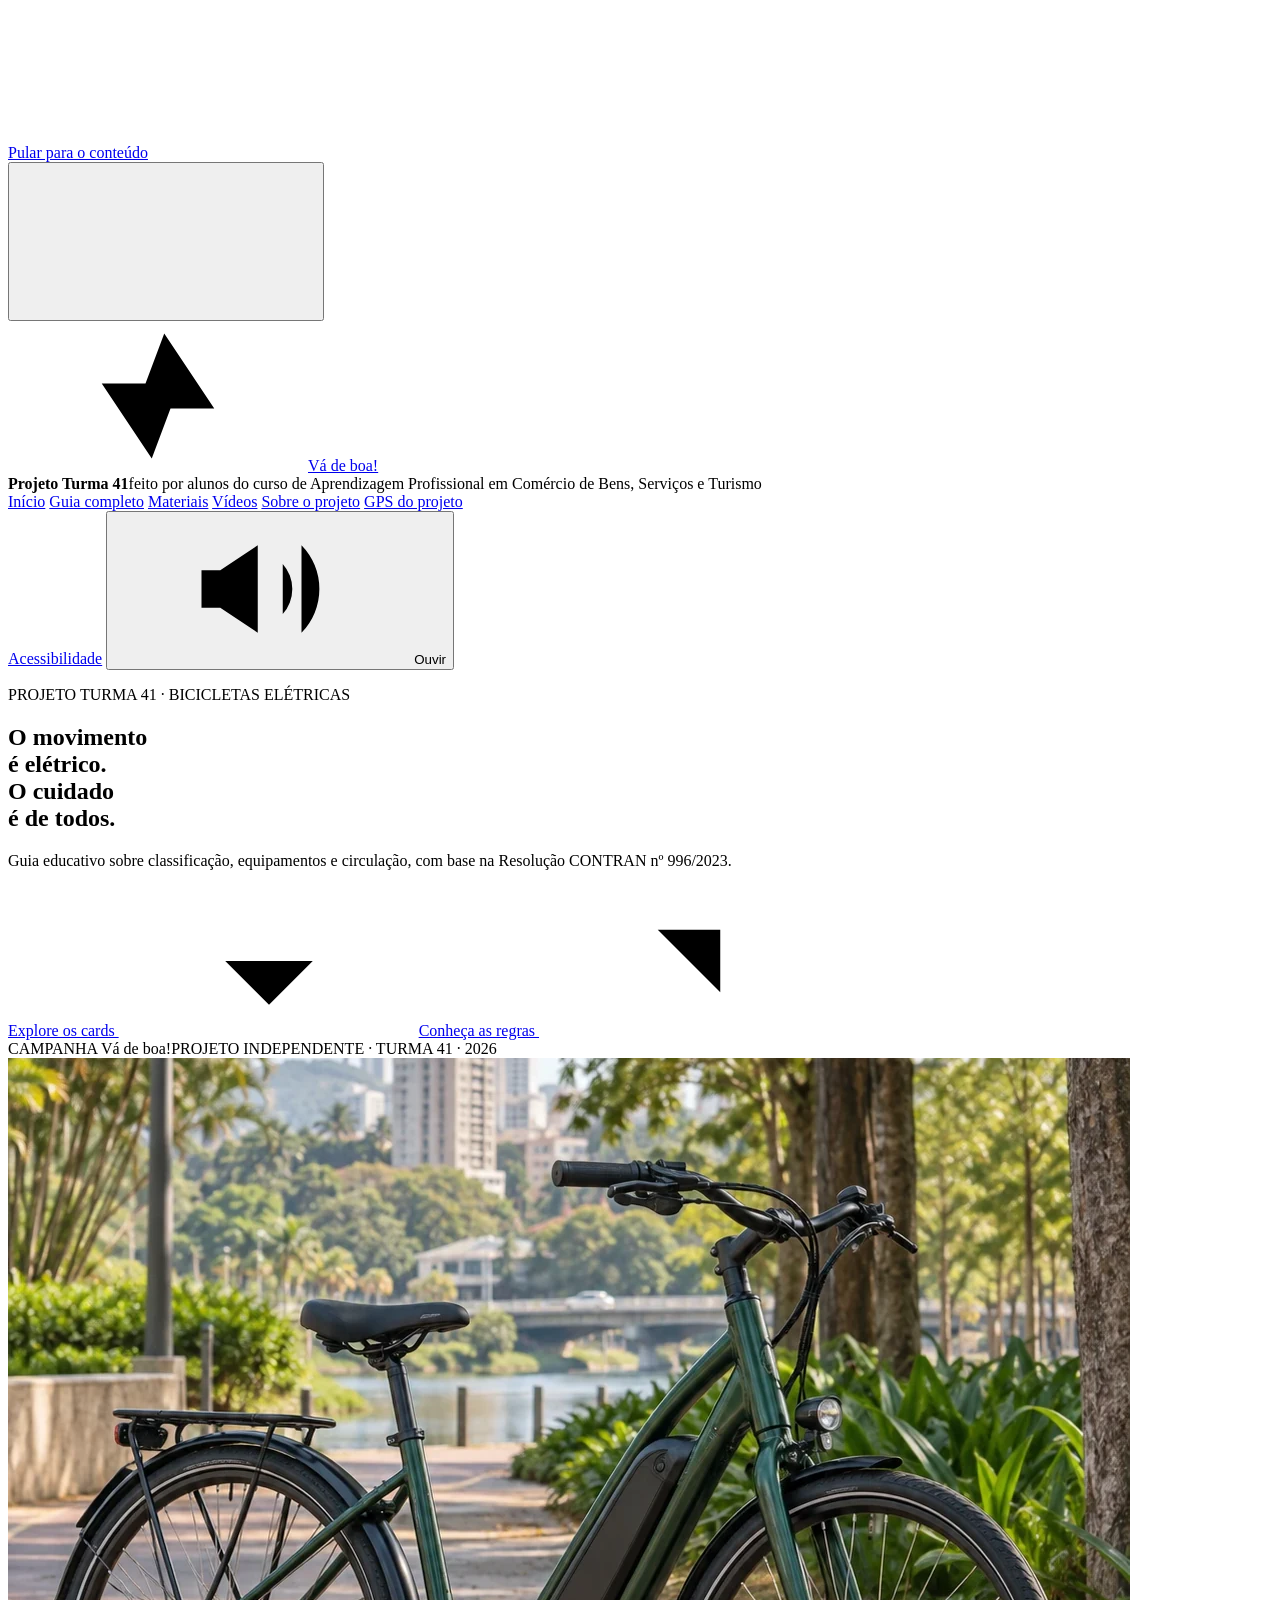
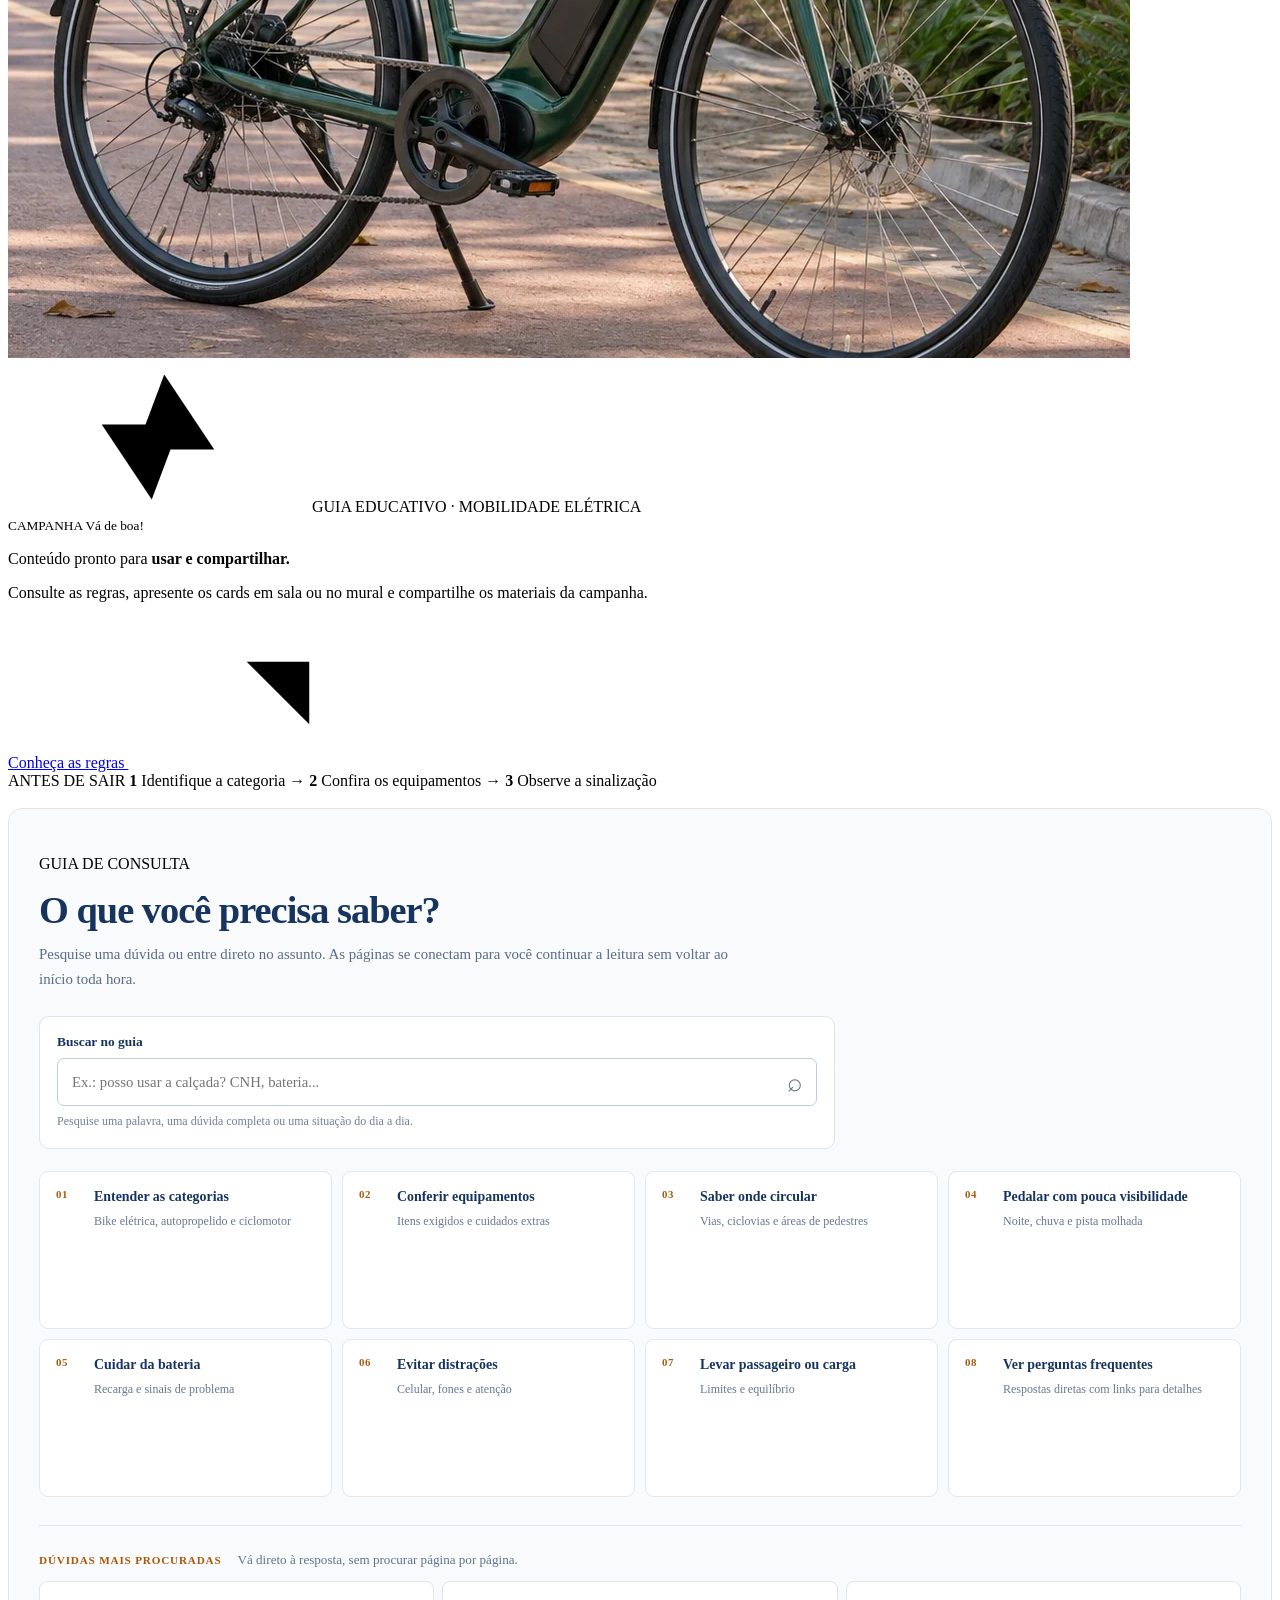
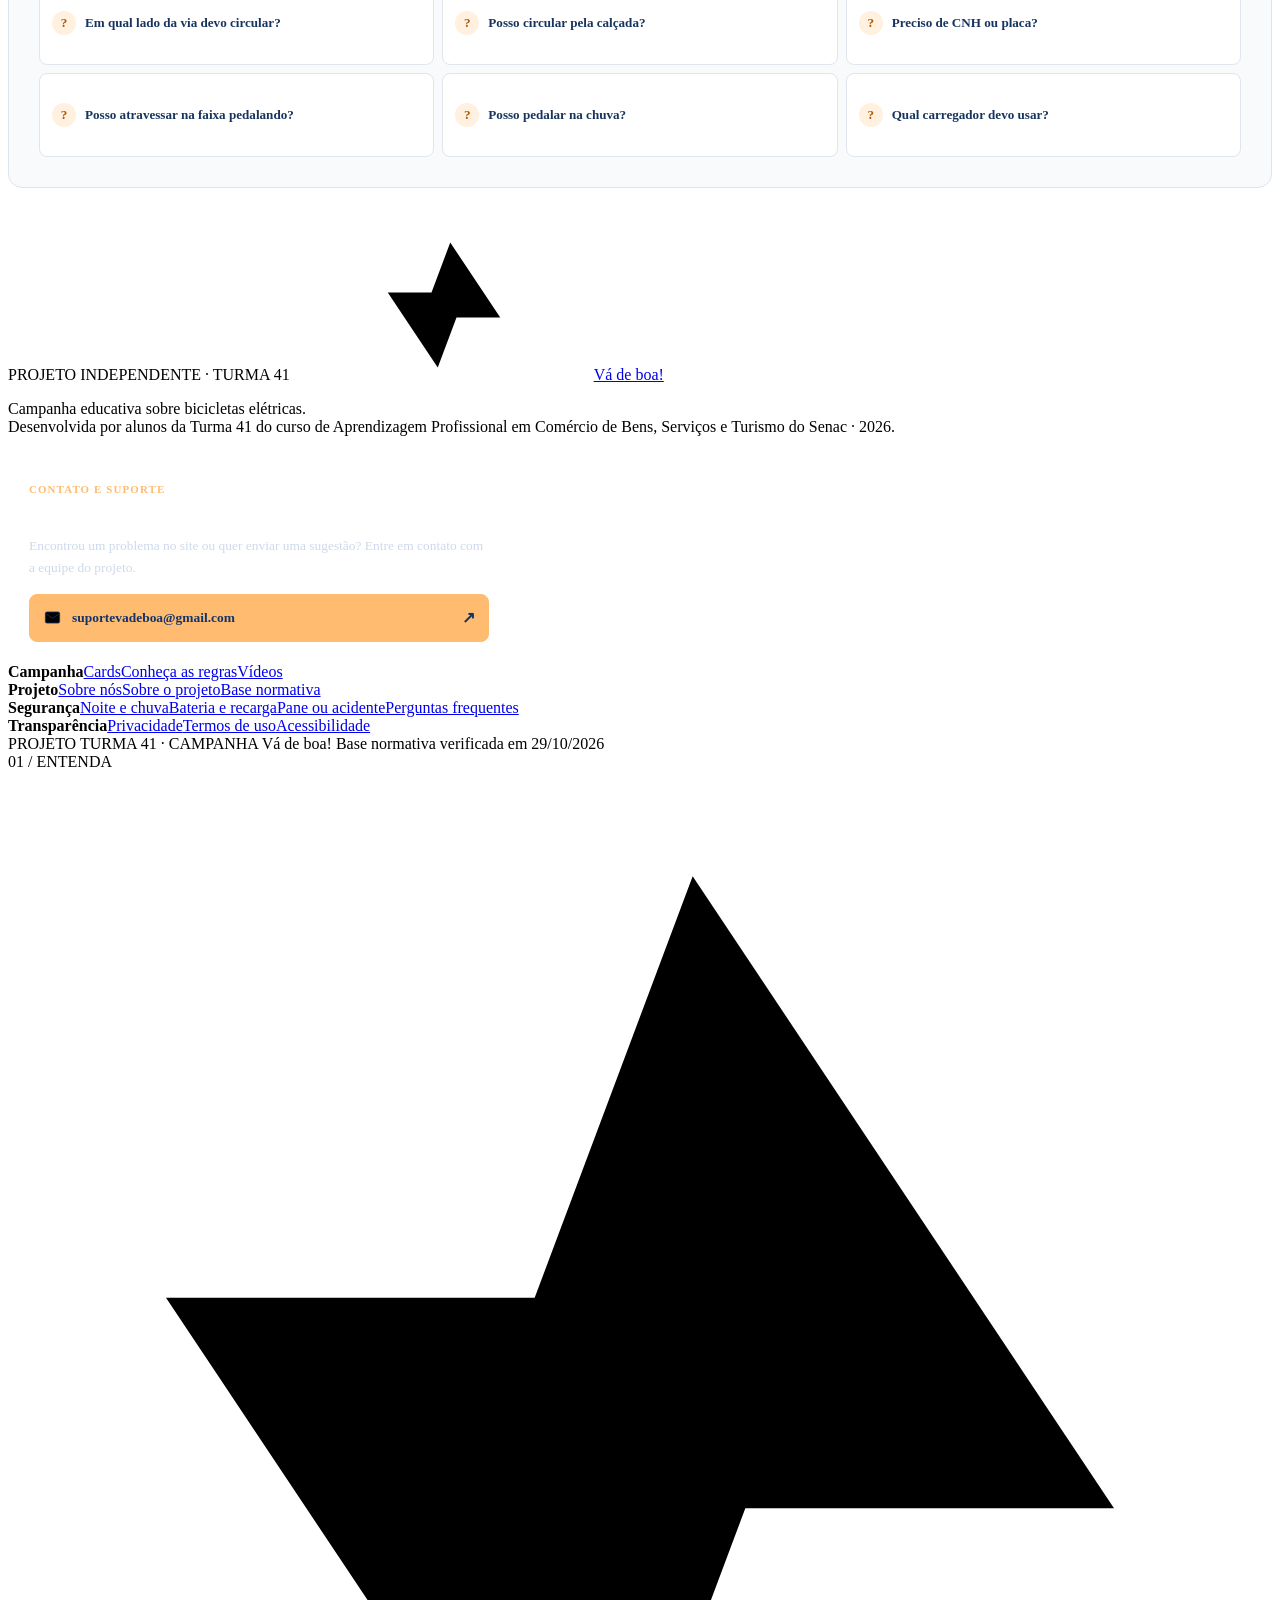
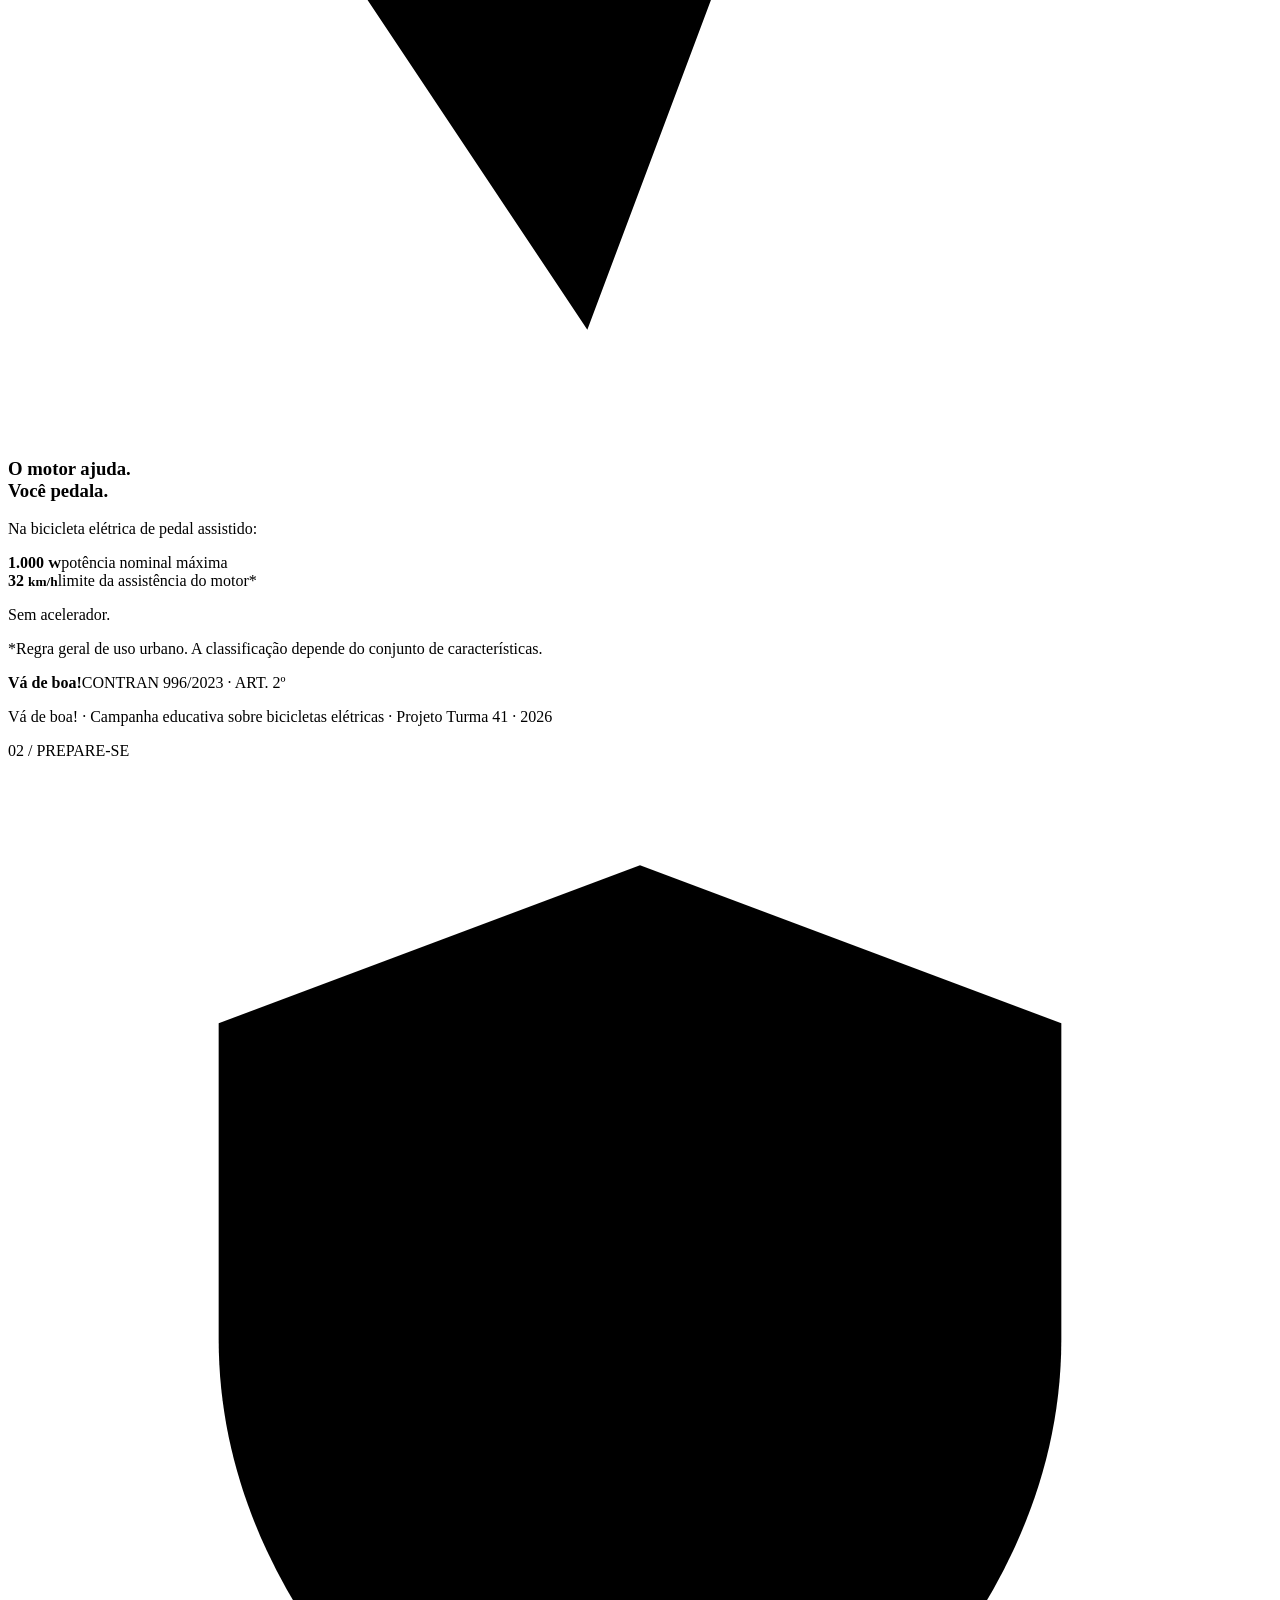
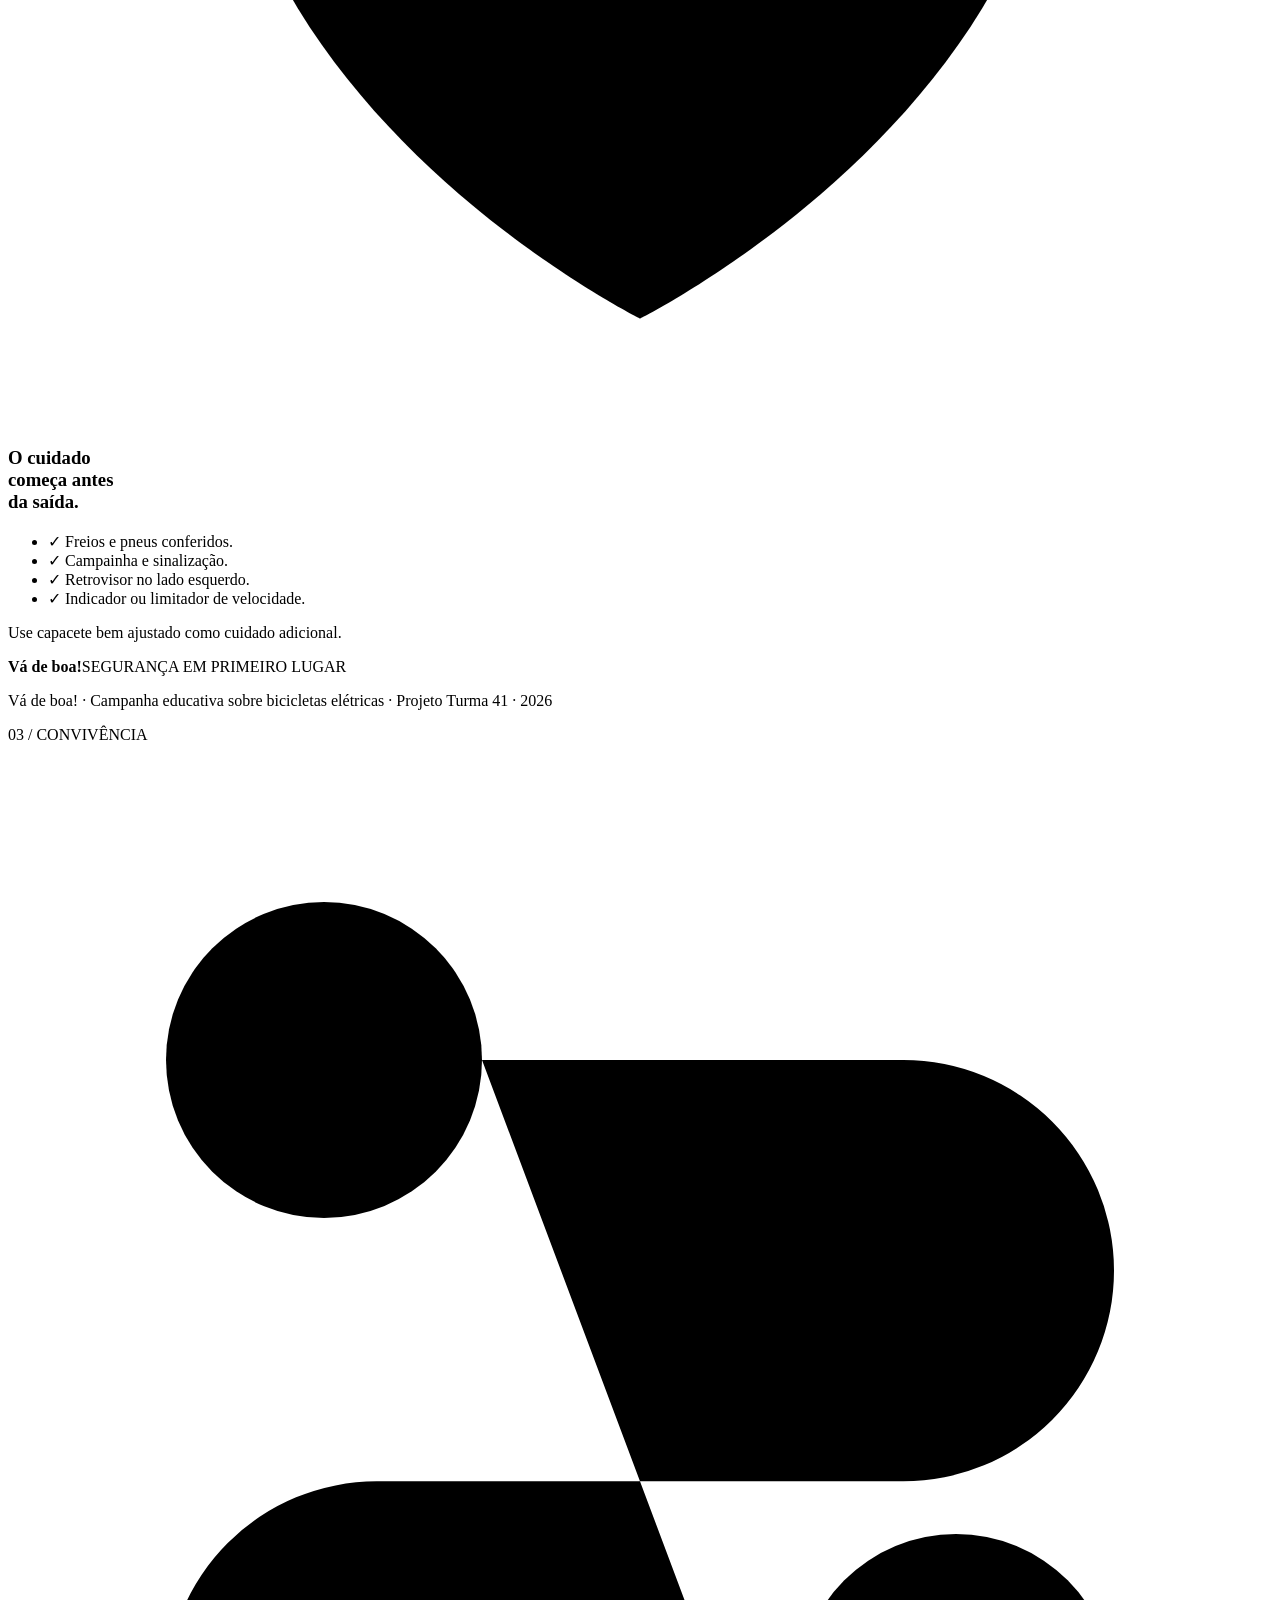
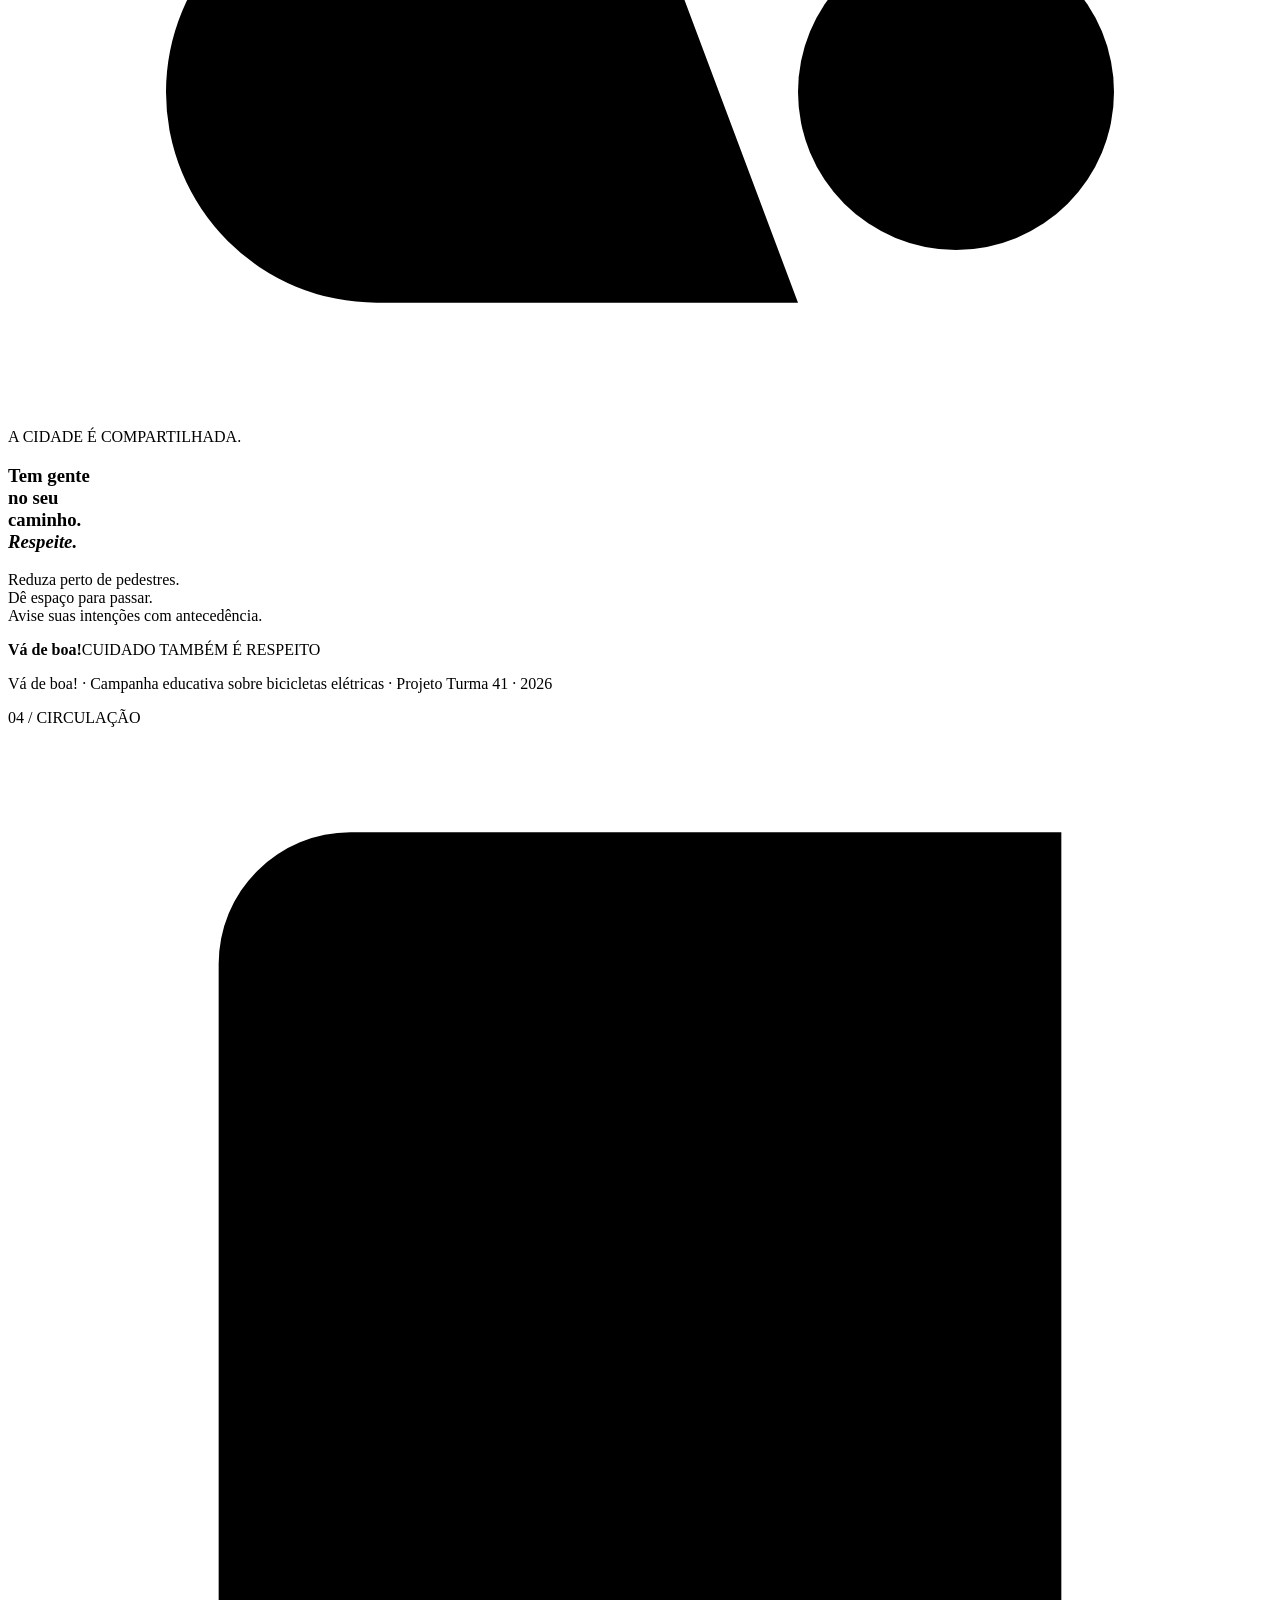
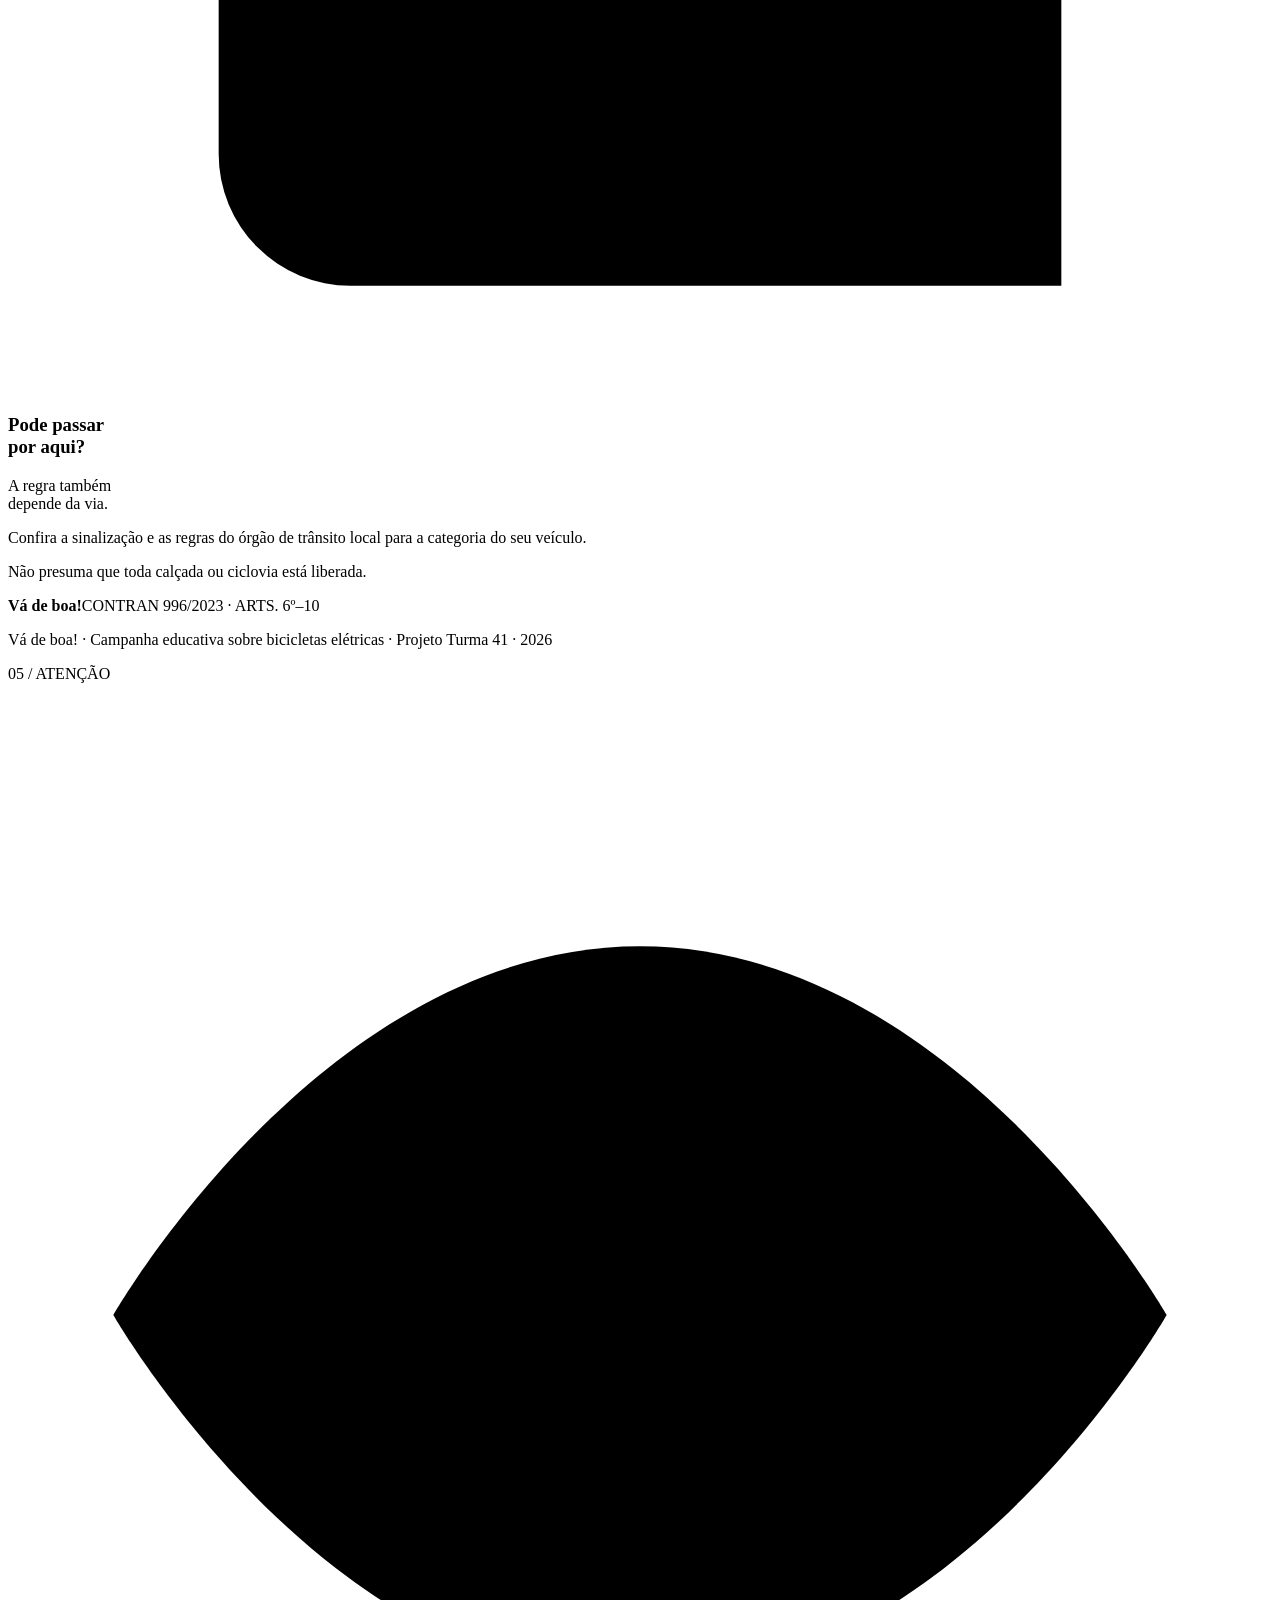
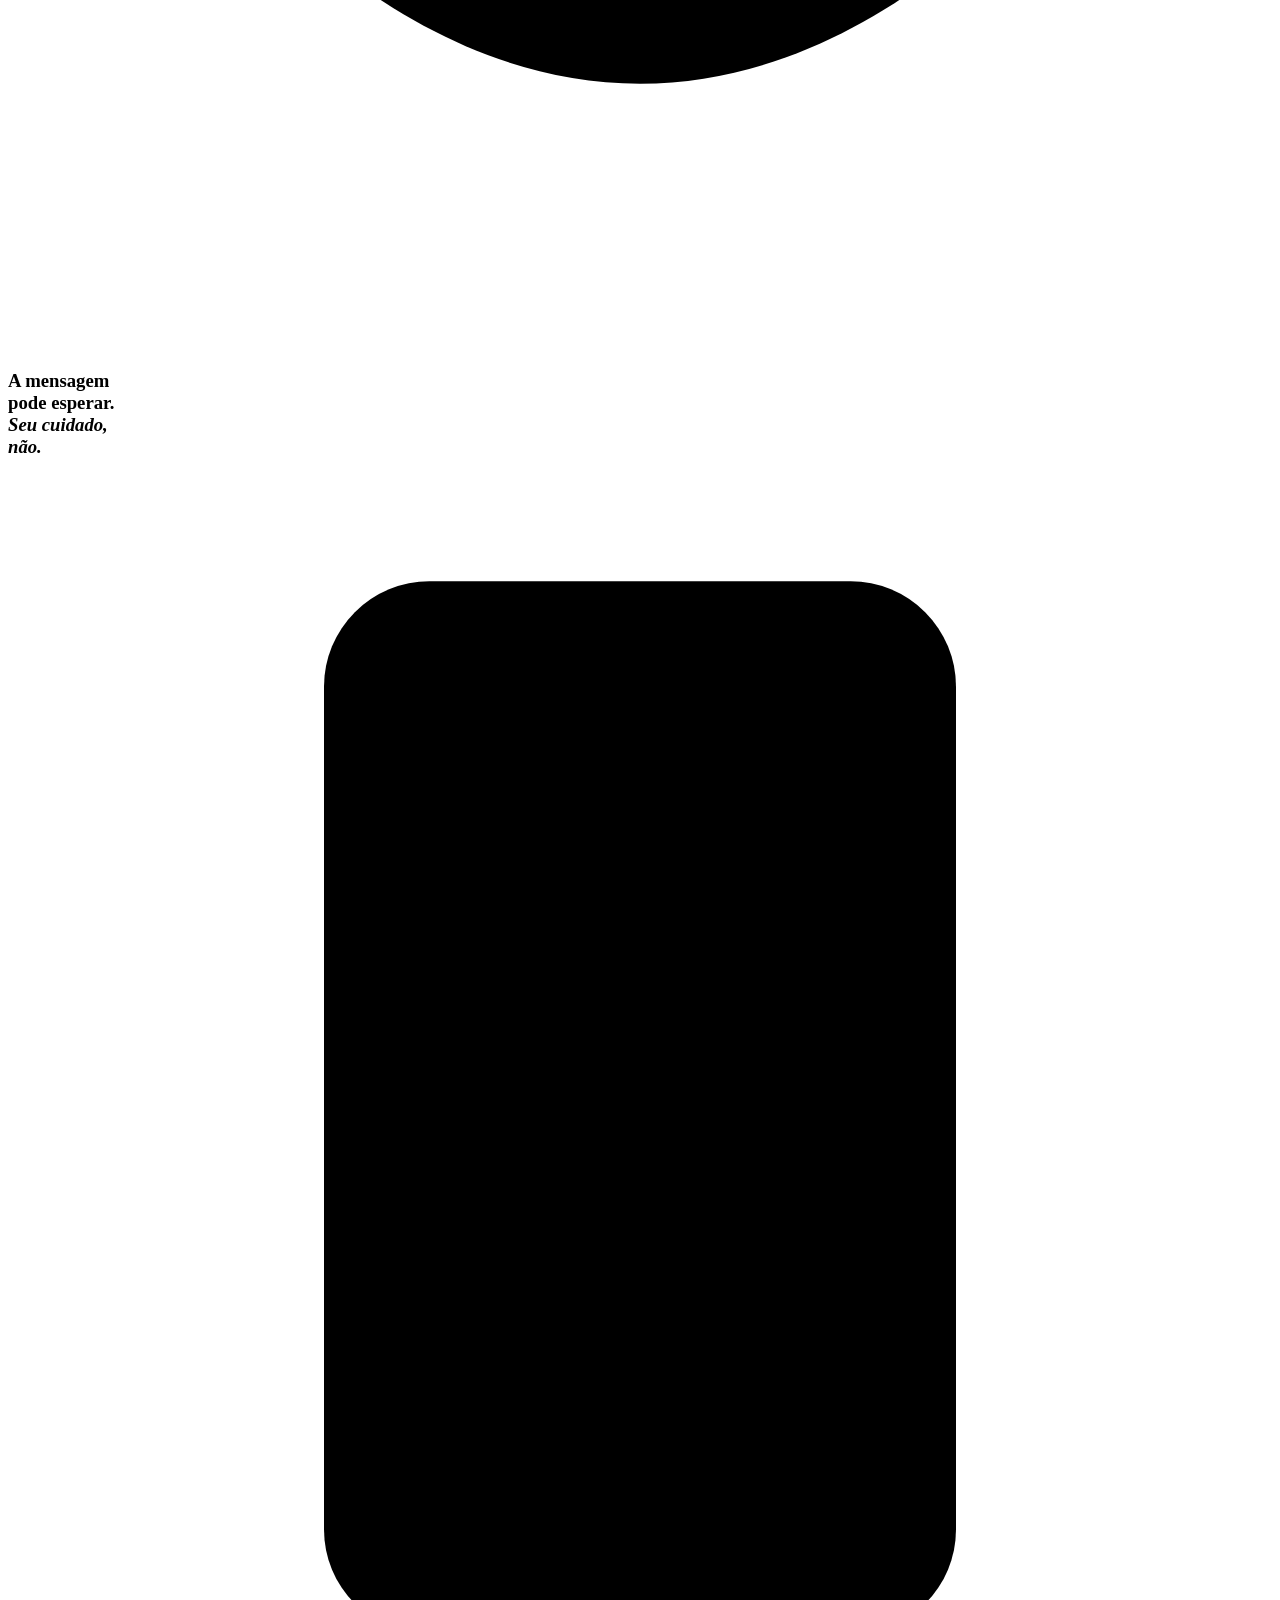
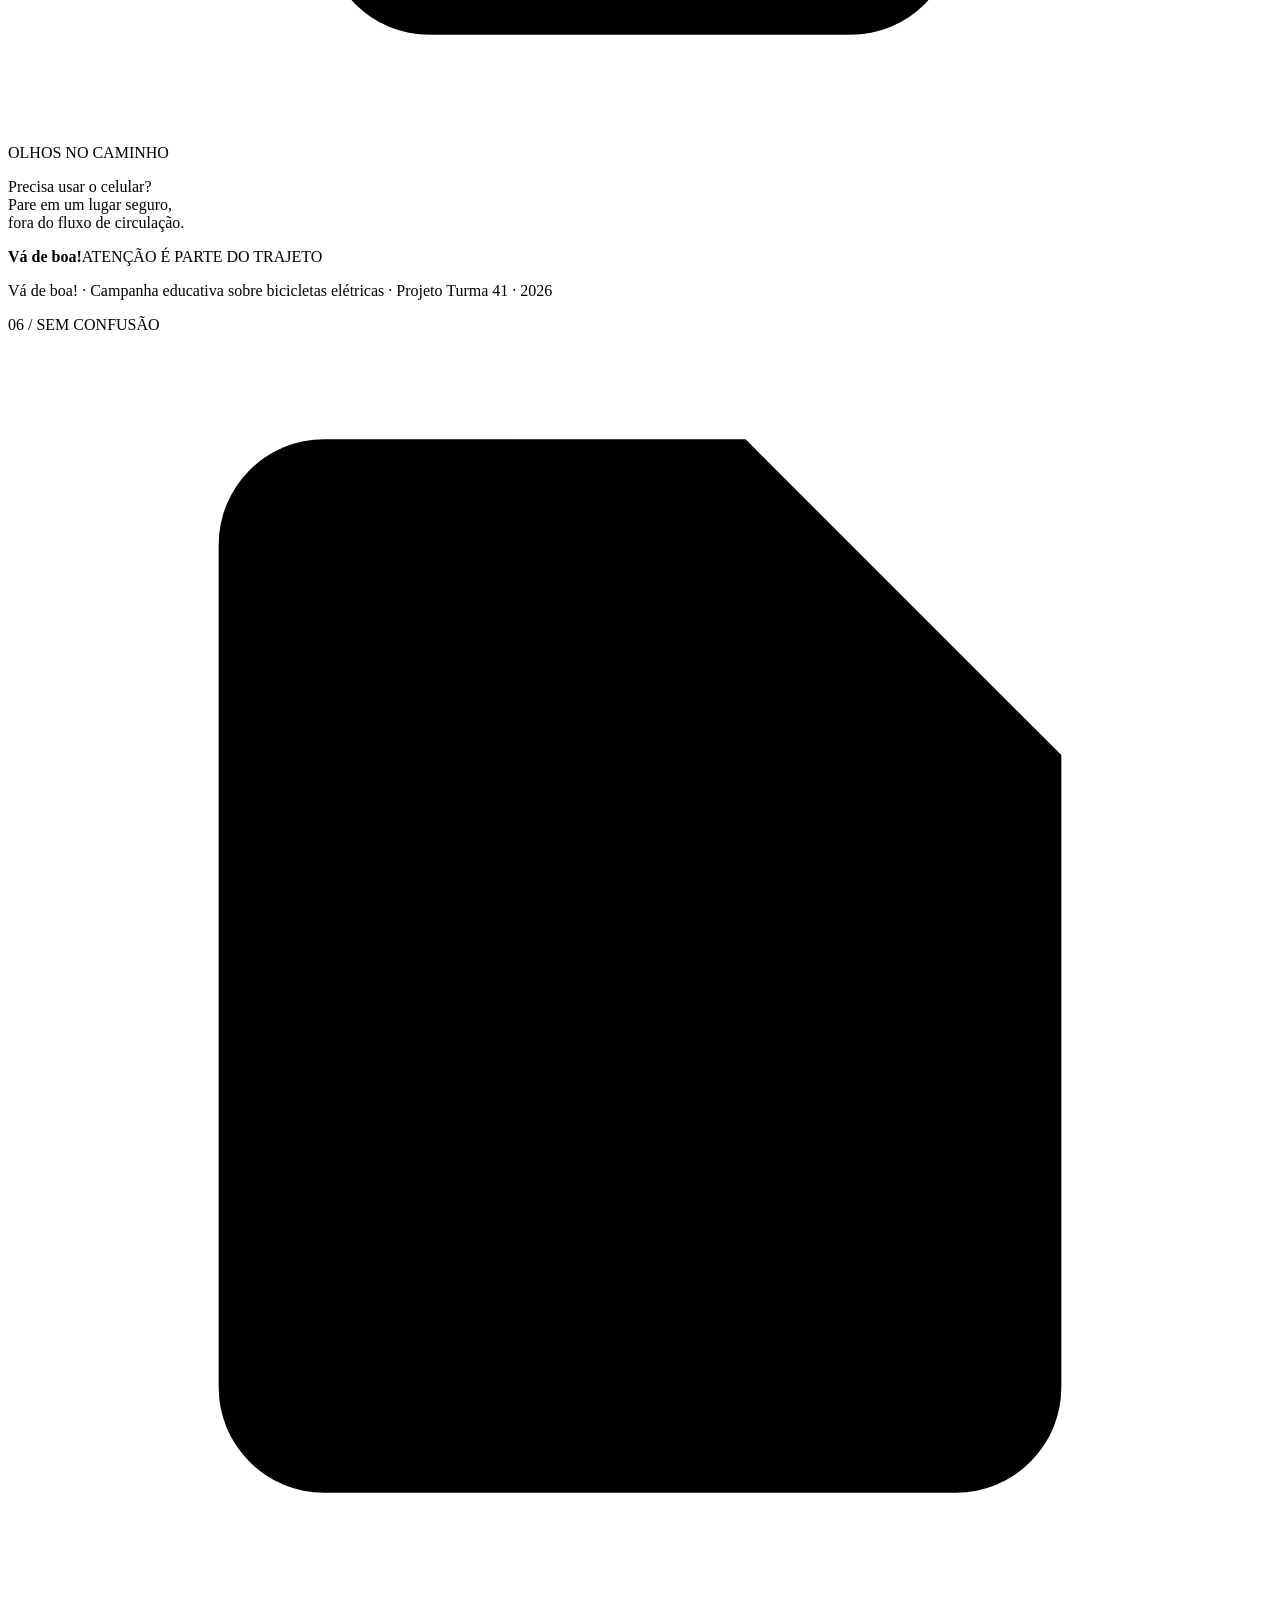
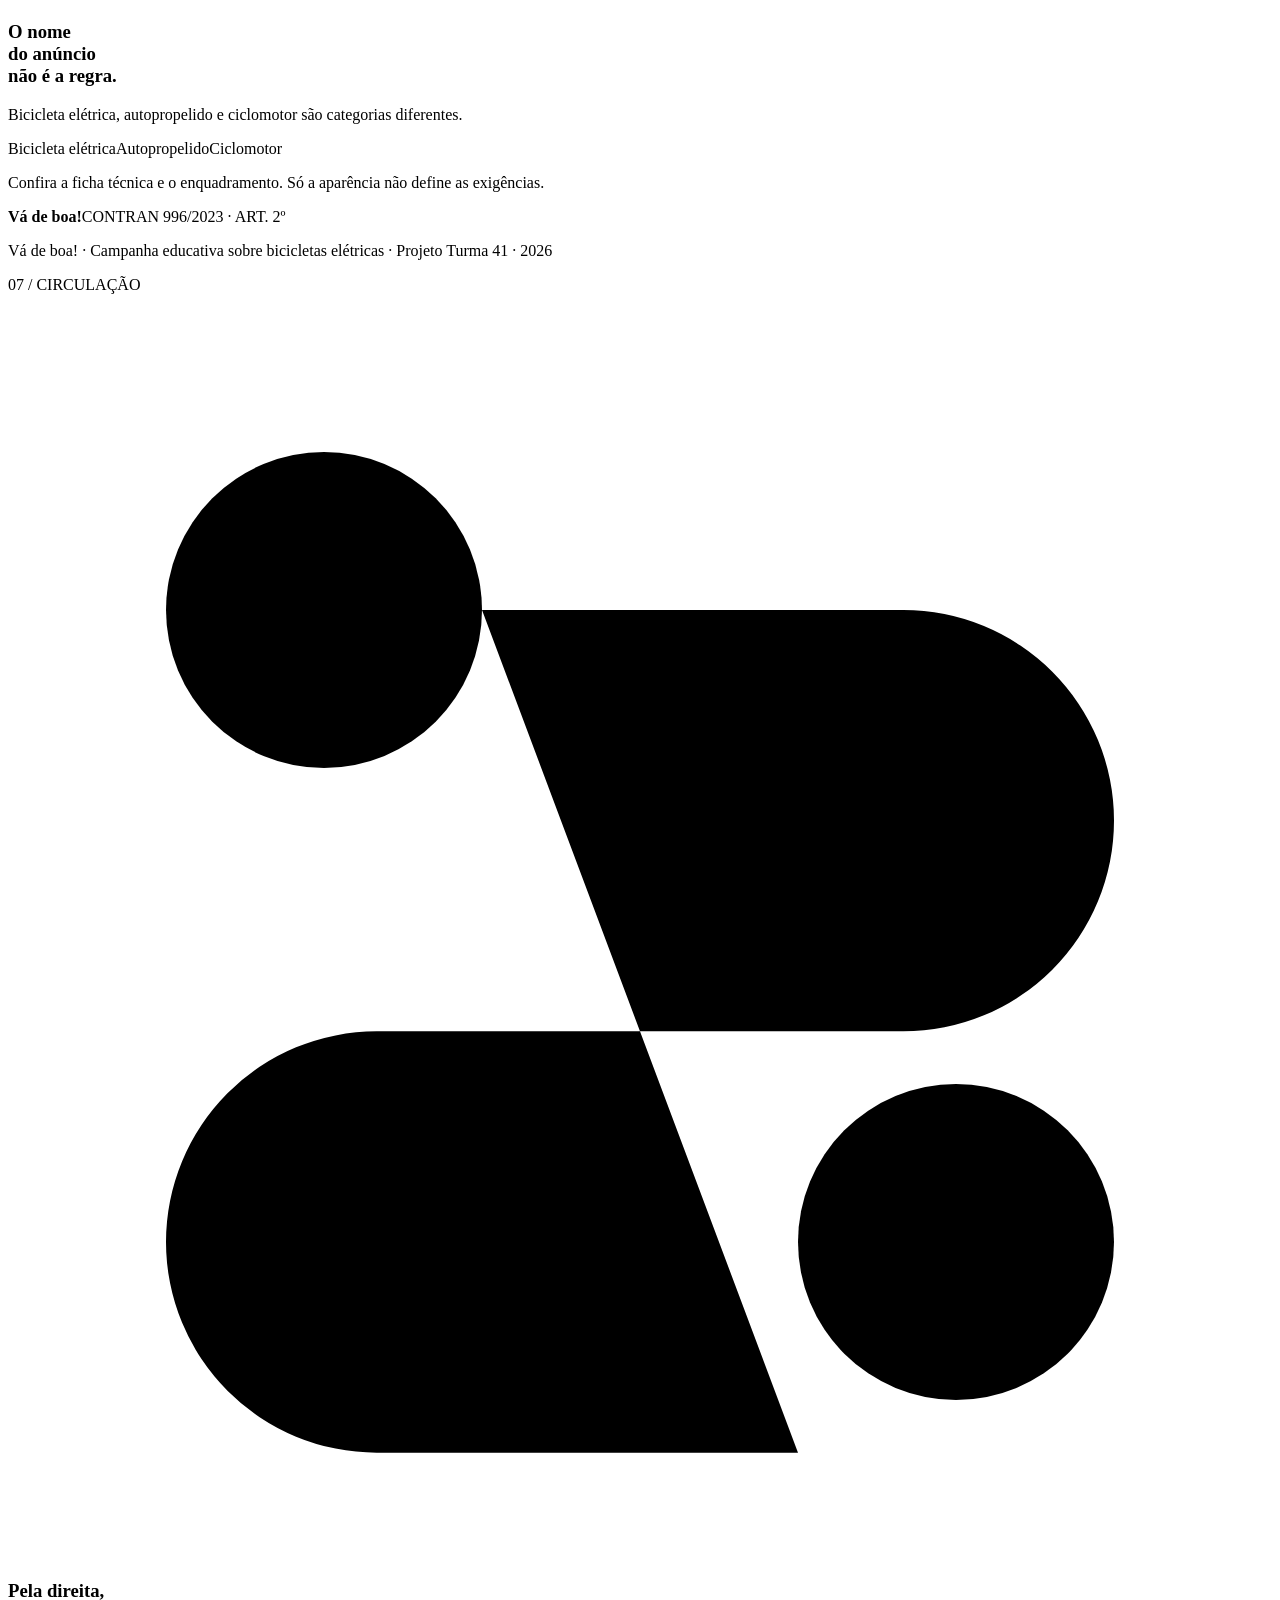
==== index.html @ e8fce6a9 "Corrige pontuação da marca para Vá de boa!" ====
<!DOCTYPE html>
<html lang="pt-BR">
<head>
<meta charset="utf-8"/><meta content="default-src 'none'; base-uri 'none'; object-src 'none'; frame-ancestors 'none'; form-action 'none'; img-src 'self'; media-src 'self'; font-src 'self'; style-src 'self'; style-src-attr 'none'; script-src 'self'; script-src-attr 'none'; connect-src 'none'; frame-src 'none'; worker-src 'none'; manifest-src 'none'; require-trusted-types-for 'script'; trusted-types 'none'; upgrade-insecure-requests" http-equiv="Content-Security-Policy"/><link as="style" crossorigin="anonymous" href="assets/styles.2772bc3939d3.css" integrity="sha384-Bx5JjxjYe+OlS+a/j6DVBIaWv2Y6RC6dmhIxlSZEMqulQVPAYu7PKL/ZF1MgOKfR" rel="preload"/><link as="image" href="assets/bike-hero.82c05c9b30be.webp" rel="preload" type="image/webp"/>
<meta content="width=device-width, initial-scale=1" name="viewport"/>
<meta content="#12346b" name="theme-color"/>
<meta content="Campanha educativa independente sobre bicicletas elétricas, desenvolvida por alunos da Turma 41 do curso de Aprendizagem Profissional em Comércio de Bens, Serviços e Turismo do Senac." name="description"/>
<title>Vá de boa! | Projeto Turma 41</title>
<link href="assets/favicon.c92632b67411.svg" rel="icon" type="image/svg+xml"/>
<meta content="strict-origin-when-cross-origin" name="referrer"/><meta content="index,follow,max-image-preview:large" name="robots"/><meta content="light" name="color-scheme"/><meta content="Vá de boa! | Projeto Turma 41" property="og:title"/><meta content="Campanha educativa independente sobre bicicletas elétricas, desenvolvida por alunos da Turma 41 do curso de Aprendizagem Profissional em Comércio de Bens, Serviços e Turismo do Senac." property="og:description"/><meta content="website" property="og:type"/><meta content="assets/bike-hero.82c05c9b30be.webp" property="og:image"/><meta content="summary_large_image" name="twitter:card"/><link crossorigin="anonymous" href="assets/styles.2772bc3939d3.css" integrity="sha384-Bx5JjxjYe+OlS+a/j6DVBIaWv2Y6RC6dmhIxlSZEMqulQVPAYu7PKL/ZF1MgOKfR" rel="stylesheet"/><link href="assets/rules-guide.20261029.css" rel="stylesheet"/>
<link href="assets/navigation-guides.20261029.css" rel="stylesheet"/>
<link href="assets/guide-expansion.20261029.css" rel="stylesheet"/>
<!--
Interface icons adapted from Lucide and Feather.
Source: https://github.com/lucide-icons/lucide/blob/main/LICENSE

ISC License

Copyright (c) 2026 Lucide Icons and Contributors

Permission to use, copy, modify, and/or distribute this software for any
purpose with or without fee is hereby granted, provided that the above
copyright notice and this permission notice appear in all copies.
THE SOFTWARE IS PROVIDED "AS IS" AND THE AUTHOR DISCLAIMS ALL WARRANTIES
WITH REGARD TO THIS SOFTWARE INCLUDING ALL IMPLIED WARRANTIES OF
MERCHANTABILITY AND FITNESS. IN NO EVENT SHALL THE AUTHOR BE LIABLE FOR
ANY SPECIAL, DIRECT, INDIRECT, OR CONSEQUENTIAL DAMAGES OR ANY DAMAGES
WHATSOEVER RESULTING FROM LOSS OF USE, DATA OR PROFITS, WHETHER IN AN
ACTION OF CONTRACT, NEGLIGENCE OR OTHER TORTIOUS ACTION, ARISING OUT OF
OR IN CONNECTION WITH THE USE OR PERFORMANCE OF THIS SOFTWARE.

---
The following Lucide icons are derived from the Feather project:
airplay, alert-circle, alert-octagon, alert-triangle, aperture, arrow-down-circle, arrow-down-left, arrow-down-right, arrow-down, arrow-left-circle, arrow-left, arrow-right-circle, arrow-right, arrow-up-circle, arrow-up-left, arrow-up-right, arrow-up, at-sign, calendar, cast, check, chevron-down, chevron-left, chevron-right, chevron-up, chevrons-down, chevrons-left, chevrons-right, chevrons-up, circle, clipboard, clock, code, columns, command, compass, corner-down-left, corner-down-right, corner-left-down, corner-left-up, corner-right-down, corner-right-up, corner-up-left, corner-up-right, crosshair, database, divide-circle, divide-square, dollar-sign, download, external-link, feather, frown, hash, headphones, help-circle, info, italic, key, layout, life-buoy, link-2, link, loader, lock, log-in, log-out, maximize, meh, minimize, minimize-2, minus-circle, minus-square, minus, monitor, moon, more-horizontal, more-vertical, move, music, navigation-2, navigation, octagon, pause-circle, percent, plus-circle, plus-square, plus, power, radio, rss, search, server, share, shopping-bag, sidebar, smartphone, smile, square, table-2, tablet, target, terminal, trash-2, trash, triangle, tv, type, upload, x-circle, x-octagon, x-square, x, zoom-in, zoom-out

The MIT License (MIT) (for the icons listed above)

Copyright (c) 2013-present Cole Bemis
Permission is hereby granted, free of charge, to any person obtaining a copy
of this software and associated documentation files (the "Software"), to deal
in the Software without restriction, including without limitation the rights
to use, copy, modify, merge, publish, distribute, sublicense, and/or sell
copies of the Software, and to permit persons to whom the Software is
furnished to do so, subject to the following conditions:
The above copyright notice and this permission notice shall be included in all
copies or substantial portions of the Software.
THE SOFTWARE IS PROVIDED "AS IS", WITHOUT WARRANTY OF ANY KIND, EXPRESS OR
IMPLIED, INCLUDING BUT NOT LIMITED TO THE WARRANTIES OF MERCHANTABILITY,
FITNESS FOR A PARTICULAR PURPOSE AND NONINFRINGEMENT. IN NO EVENT SHALL THE
AUTHORS OR COPYRIGHT HOLDERS BE LIABLE FOR ANY CLAIM, DAMAGES OR OTHER
LIABILITY, WHETHER IN AN ACTION OF CONTRACT, TORT OR OTHERWISE, ARISING FROM,
OUT OF OR IN CONNECTION WITH THE SOFTWARE OR THE USE OR OTHER DEALINGS IN THE
SOFTWARE.

-->
</head>
<body>
<a class="skip-link" href="#conteudo">Pular para o conteúdo</a>
<svg aria-hidden="true" class="icon-definitions" xmlns="http://www.w3.org/2000/svg">
<defs>
<symbol id="i-zap" viewbox="0 0 24 24"><path d="m13 2-3 8H3l8 12 3-8h7L13 2Z"></path></symbol>
<symbol id="i-arrow" viewbox="0 0 24 24"><path d="M7 17 17 7M7 7h10v10"></path></symbol>
<symbol id="i-down" viewbox="0 0 24 24"><path d="M12 5v14m-7-7 7 7 7-7"></path></symbol>
<symbol id="i-print" viewbox="0 0 24 24"><path d="M6 9V3h12v6M6 18H4a2 2 0 0 1-2-2v-5a2 2 0 0 1 2-2h16a2 2 0 0 1 2 2v5a2 2 0 0 1-2 2h-2"></path><path d="M6 14h12v8H6zM18 12h.01"></path></symbol>
<symbol id="i-expand" viewbox="0 0 24 24"><path d="M8 3H3v5m13-5h5v5M3 16v5h5m13-5v5h-5"></path></symbol>
<symbol id="i-close" viewbox="0 0 24 24"><path d="m6 6 12 12M6 18 18 6"></path></symbol>
<symbol id="i-check" viewbox="0 0 24 24"><path d="m20 6-11 11-5-5"></path></symbol>
<symbol id="i-bell" viewbox="0 0 24 24"><path d="M18 8a6 6 0 0 0-12 0c0 7-3 7-3 9h18c0-2-3-2-3-9m-11 13a2 2 0 0 0 4 0"></path></symbol>
<symbol id="i-eye" viewbox="0 0 24 24"><path d="M2 12s4-7 10-7 10 7 10 7-4 7-10 7S2 12 2 12Z"></path><circle cx="12" cy="12" r="3"></circle></symbol>
<symbol id="i-route" viewbox="0 0 24 24"><circle cx="6" cy="6" r="3"></circle><circle cx="18" cy="18" r="3"></circle><path d="M9 6h8a4 4 0 0 1 0 8H7a4 4 0 0 0 0 8h8"></path></symbol>
<symbol id="i-shield" viewbox="0 0 24 24"><path d="M12 22s8-4 8-11V5l-8-3-8 3v6c0 7 8 11 8 11Z"></path><path d="m9 12 2 2 4-4"></path></symbol>
<symbol id="i-file" viewbox="0 0 24 24"><path d="M14 2H6a2 2 0 0 0-2 2v16a2 2 0 0 0 2 2h12a2 2 0 0 0 2-2V8Z"></path><path d="M14 2v6h6M8 13h8M8 17h6"></path></symbol>
<symbol id="i-mail" viewbox="0 0 24 24"><rect x="3" y="5" width="18" height="14" rx="2"></rect><path d="m3 7 9 6 9-6"></path></symbol>
<symbol id="i-book" viewbox="0 0 24 24"><path d="M4 19.5A2.5 2.5 0 0 1 6.5 17H20M6.5 2H20v20H6.5A2.5 2.5 0 0 1 4 19.5v-15A2.5 2.5 0 0 1 6.5 2Z"></path></symbol>
<symbol id="i-phone" viewbox="0 0 24 24"><rect height="20" rx="2" width="12" x="6" y="2"></rect><path d="M11 18h2M2 2l20 20"></path></symbol>
<symbol id="i-menu" viewbox="0 0 24 24"><path d="M4 6h16M4 12h16M4 18h16"></path></symbol>
<symbol id="i-volume" viewbox="0 0 24 24"><path d="m11 5-6 4H2v6h3l6 4V5Zm4 3a6 6 0 0 1 0 8m3-11a10 10 0 0 1 0 14"></path></symbol>
<symbol id="i-pause" viewbox="0 0 24 24"><path d="M7 4v16M17 4v16"></path></symbol>
<symbol id="i-play" viewbox="0 0 24 24"><path d="m8 5 11 7-11 7V5Z"></path></symbol>
<symbol id="i-stop" viewbox="0 0 24 24"><rect height="14" rx="2" width="14" x="5" y="5"></rect></symbol>
<symbol id="i-home" viewbox="0 0 24 24"><path d="m3 10 9-7 9 7v10a1 1 0 0 1-1 1h-5v-7H9v7H4a1 1 0 0 1-1-1Z"></path></symbol>
</defs>
</svg>
<header class="site-header">
<div class="container header-inner">
<button aria-controls="menu-dialog" aria-expanded="false" aria-haspopup="dialog" aria-label="Abrir menu de navegação" class="menu-toggle icon-button" id="menu-toggle" type="button"><svg aria-hidden="true" class="icon"><use href="#i-menu"></use></svg></button>
<div class="header-brand-group">
<a aria-label="Vá de boa! — voltar ao início" class="campaign-home" href="#inicio"><span aria-hidden="true" class="campaign-home-mark"><svg class="icon"><use href="#i-zap"></use></svg></span><span class="campaign-home-name">Vá de boa!</span></a>
<span aria-hidden="true" class="header-divider"></span>
<div class="header-project"><strong>Projeto Turma 41</strong><span>feito por alunos do curso de Aprendizagem Profissional em Comércio de Bens, Serviços e Turismo</span></div>
</div>
<nav aria-label="Navegação principal" class="desktop-nav">
<a data-route="inicio" href="#inicio">Início</a>
<a data-route="regras" href="#regras">Guia completo</a>
<a data-route="cards" href="#cards">Materiais</a>
<a data-route="videos" href="#videos">Vídeos</a>
<a data-route="campanha" href="#campanha">Sobre o projeto</a>
<a href="https://senac-es.my.canva.site/turma41" target="_blank" rel="noopener noreferrer">GPS do projeto</a>
</nav>
<div class="header-actions">
<a class="header-accessibility" data-route="acessibilidade" href="#acessibilidade">Acessibilidade</a>
<button aria-label="Ouvir o conteúdo desta página" class="button page-listen" data-speak-page="" type="button"><svg aria-hidden="true" class="icon"><use href="#i-volume"></use></svg><span>Ouvir</span></button>
</div>
</div>
</header>
<noscript><nav aria-label="Navegação sem JavaScript" class="container nojs-nav"><a href="#inicio">Início</a><a href="#regras">Regras</a><a href="#cards">Materiais</a><a href="#videos">Vídeos</a><a href="#campanha">Sobre o projeto</a><a href="https://senac-es.my.canva.site/turma41" target="_blank" rel="noopener noreferrer">GPS do projeto</a></nav></noscript>
<dialog aria-labelledby="menu-title" class="menu-drawer" id="menu-dialog">
<div class="drawer-head">
<div><span class="drawer-kicker">PROJETO INDEPENDENTE</span><h2 id="menu-title">Vá de boa!</h2><p>Projeto Turma 41 · feito por alunos do curso de Aprendizagem Profissional em Comércio de Bens, Serviços e Turismo</p></div>
<button aria-label="Fechar menu" class="icon-button" data-close-dialog="menu-dialog" type="button"><svg aria-hidden="true" class="icon"><use href="#i-close"></use></svg></button>
</div>

<div class="drawer-guide-search guide-search-box" role="search">
  <label for="drawer-guide-search">Buscar no guia</label>
  <div class="guide-search-control"><input autocomplete="off" id="drawer-guide-search" type="search" data-guide-search data-search-results="drawer-guide-results" placeholder="Ex.: preciso de CNH? lado direito, chuva..." aria-controls="drawer-guide-results"/><span aria-hidden="true">⌕</span></div>
  <p class="guide-search-hint">A busca também encontra perguntas e respostas específicas.</p>
  <div aria-label="Resultados da busca" aria-live="polite" class="guide-search-results" hidden id="drawer-guide-results" role="list"></div>
</div>

<nav aria-label="Navegação da campanha" class="drawer-nav">
<a data-route="inicio" href="#inicio"><span class="drawer-index">01</span><span>Início</span></a>
<a data-route="regras" href="#regras"><span class="drawer-index">02</span><span>Regras rápidas</span></a>

<div class="drawer-group" data-drawer-group="bike">
  <button aria-controls="drawer-bike-links" aria-expanded="false" class="drawer-group-toggle" data-drawer-toggle type="button"><span class="drawer-index">03</span><span>Bicicleta elétrica</span><span aria-hidden="true" class="drawer-chevron"></span></button>
  <ul class="drawer-subnav" hidden id="drawer-bike-links">
    <li><a data-route="bicicleta-eletrica" href="#bicicleta-eletrica">Regras e instruções gerais</a></li>
    <li><a data-route="bike-equipamentos" href="#bike-equipamentos">Equipamentos obrigatórios</a></li>
    <li><a data-route="bike-velocidade" href="#bike-velocidade">Velocidade e limites</a></li>
    <li><a data-route="bike-circulacao" href="#bike-circulacao">Onde pode circular</a></li>
    <li><a data-route="bike-manutencao" href="#bike-manutencao">Conferência e manutenção</a></li>
  </ul>
</div>

<div class="drawer-group" data-drawer-group="autopropelido">
  <button aria-controls="drawer-auto-links" aria-expanded="false" class="drawer-group-toggle" data-drawer-toggle type="button"><span class="drawer-index">04</span><span>Equipamento autopropelido</span><span aria-hidden="true" class="drawer-chevron"></span></button>
  <ul class="drawer-subnav" hidden id="drawer-auto-links">
    <li><a data-route="autopropelido" href="#autopropelido">Regras e instruções gerais</a></li>
    <li><a data-route="autopropelido-equipamentos" href="#autopropelido-equipamentos">Equipamentos obrigatórios</a></li>
    <li><a data-route="autopropelido-velocidade" href="#autopropelido-velocidade">Velocidade e limites</a></li>
    <li><a data-route="autopropelido-circulacao" href="#autopropelido-circulacao">Onde pode circular</a></li>
  </ul>
</div>

<div class="drawer-group" data-drawer-group="ciclomotor">
  <button aria-controls="drawer-moped-links" aria-expanded="false" class="drawer-group-toggle" data-drawer-toggle type="button"><span class="drawer-index">05</span><span>Ciclomotor</span><span aria-hidden="true" class="drawer-chevron"></span></button>
  <ul class="drawer-subnav" hidden id="drawer-moped-links">
    <li><a data-route="ciclomotor" href="#ciclomotor">Regras e instruções gerais</a></li>
    <li><a data-route="ciclomotor-documentacao" href="#ciclomotor-documentacao">Documentação e registro</a></li>
    <li><a data-route="ciclomotor-habilitacao" href="#ciclomotor-habilitacao">Habilitação e idade</a></li>
    <li><a data-route="ciclomotor-equipamentos" href="#ciclomotor-equipamentos">Equipamentos obrigatórios</a></li>
    <li><a data-route="ciclomotor-circulacao" href="#ciclomotor-circulacao">Velocidade e circulação</a></li>
  </ul>
</div>

<div class="drawer-group" data-drawer-group="circulacao">
  <button aria-controls="drawer-road-links" aria-expanded="false" class="drawer-group-toggle" data-drawer-toggle type="button"><span class="drawer-index">06</span><span>Circulação e convivência</span><span aria-hidden="true" class="drawer-chevron"></span></button>
  <ul class="drawer-subnav" hidden id="drawer-road-links">
    <li><a data-route="velocidade-por-local" href="#velocidade-por-local">Velocidade por local</a></li>
    <li><a data-route="calcadas-compartilhadas" href="#calcadas-compartilhadas">Calçadas compartilhadas</a></li>
    <li><a data-route="circulacao-sem-ciclovia" href="#circulacao-sem-ciclovia">Quando não há ciclovia</a></li>
    <li><a data-route="distancia-ultrapassagem" href="#distancia-ultrapassagem">Distância na ultrapassagem</a></li>
  </ul>
</div>


<div class="drawer-group" data-drawer-group="seguranca">
  <button aria-controls="drawer-safety-links" aria-expanded="false" class="drawer-group-toggle" data-drawer-toggle type="button"><span class="drawer-index">07</span><span>Segurança no dia a dia</span><span aria-hidden="true" class="drawer-chevron"></span></button>
  <ul class="drawer-subnav" hidden id="drawer-safety-links">
    <li><a data-route="seguranca-noite-chuva" href="#seguranca-noite-chuva">Noite, chuva e visibilidade</a></li>
    <li><a data-route="celular-fones" href="#celular-fones">Celular e fones de ouvido</a></li>
    <li><a data-route="sinalizacao-cruzamentos" href="#sinalizacao-cruzamentos">Sinalização e cruzamentos</a></li>
    <li><a data-route="passageiros-carga" href="#passageiros-carga">Passageiros e objetos</a></li>
  </ul>
</div>
<div class="drawer-group" data-drawer-group="imprevistos">
  <button aria-controls="drawer-emergency-links" aria-expanded="false" class="drawer-group-toggle" data-drawer-toggle type="button"><span class="drawer-index">08</span><span>Bateria e imprevistos</span><span aria-hidden="true" class="drawer-chevron"></span></button>
  <ul class="drawer-subnav" hidden id="drawer-emergency-links">
    <li><a data-route="bateria-recarga" href="#bateria-recarga">Bateria e recarga segura</a></li>
    <li><a data-route="pane-acidente" href="#pane-acidente">Pane, queda ou acidente</a></li>
    <li><a data-route="estacionar-furtos" href="#estacionar-furtos">Estacionamento e prevenção de furtos</a></li>
  </ul>
</div>
<div class="drawer-group" data-drawer-group="planejamento">
  <button aria-controls="drawer-planning-links" aria-expanded="false" class="drawer-group-toggle" data-drawer-toggle type="button"><span class="drawer-index">09</span><span>Planejamento e dúvidas</span><span aria-hidden="true" class="drawer-chevron"></span></button>
  <ul class="drawer-subnav" hidden id="drawer-planning-links">
    <li><a data-route="antes-de-comprar" href="#antes-de-comprar">Antes de comprar</a></li>
    <li><a data-route="perguntas-frequentes" href="#perguntas-frequentes">Perguntas frequentes</a></li>
  </ul>
</div>
<a data-route="cards" href="#cards"><span class="drawer-index">10</span><span>Materiais educativos</span></a>
<a data-route="videos" href="#videos"><span class="drawer-index">11</span><span>Vídeos</span></a>
<a data-route="campanha" href="#campanha"><span class="drawer-index">12</span><span>Sobre o projeto</span></a>
<a href="https://senac-es.my.canva.site/turma41" target="_blank" rel="noopener noreferrer"><span class="drawer-index">13</span><span>GPS do projeto</span></a>

</nav>
<div class="drawer-secondary"><a data-route="sobre-nos" href="#sobre-nos">Sobre nós</a><a data-route="acessibilidade" href="#acessibilidade">Acessibilidade</a><a data-route="privacidade" href="#privacidade">Privacidade</a><a data-route="termos" href="#termos">Termos de uso</a></div>
<p class="drawer-footer">PROJETO TURMA 41 · 2026</p>
</dialog>
<main id="conteudo">
<section aria-labelledby="hero-title" class="hero container" data-page="inicio" id="inicio">
<div class="hero-copy">
<p class="eyebrow"><span class="small-line"></span> PROJETO TURMA 41 · BICICLETAS ELÉTRICAS</p>
<h1 id="hero-title">O movimento<br/>é elétrico.<br/><span>O cuidado<br/>é de todos.</span></h1>
<p class="hero-description">Guia educativo sobre classificação, equipamentos e circulação, com base na Resolução CONTRAN nº 996/2023.</p>
<div class="hero-actions"><a class="button button-orange" href="#cards">Explore os cards <svg aria-hidden="true" class="icon"><use href="#i-down"></use></svg></a><a class="button hero-secondary" href="#regras">Conheça as regras <svg aria-hidden="true" class="icon"><use href="#i-arrow"></use></svg></a></div>
<div class="hero-bottom"><span>CAMPANHA Vá de boa!</span><span class="edition">PROJETO INDEPENDENTE · TURMA 41 · 2026</span></div>
</div>
<div class="hero-visual">
<div class="hero-media-frame">
<img alt="Bicicleta elétrica urbana verde, com pedais, parada ao lado de uma ciclovia arborizada. Imagem ilustrativa." decoding="async" fetchpriority="high" loading="eager" src="assets/bike-hero.82c05c9b30be.webp"/>
<span class="photo-tag"><svg aria-hidden="true" class="icon"><use href="#i-zap"></use></svg> GUIA EDUCATIVO · MOBILIDADE ELÉTRICA</span>
</div>
<div class="hero-share-panel">
<div class="hero-share-copy">
<small>CAMPANHA Vá de boa!</small>
<p class="hero-share-title">Conteúdo pronto para <strong>usar e compartilhar.</strong></p>
<p>Consulte as regras, apresente os cards em sala ou no mural e compartilhe os materiais da campanha.</p>
</div>
<a aria-label="Conheça as regras para bicicletas elétricas" class="hero-share-link" href="#regras">Conheça as regras <svg aria-hidden="true" class="icon"><use href="#i-arrow"></use></svg></a>
</div>
</div>
</section>
<div aria-label="Temas da campanha" class="campaign-strip" data-page="inicio"><div class="container">
<span class="strip-kicker">ANTES DE SAIR</span>
<span class="strip-step"><b>1</b> Identifique a categoria</span>
<span aria-hidden="true">→</span>
<span class="strip-step"><b>2</b> Confira os equipamentos</span>
<span aria-hidden="true">→</span>
<span class="strip-step"><b>3</b> Observe a sinalização</span>
</div></div>

<section aria-labelledby="home-guide-title" class="home-guide-access container" data-page="inicio" id="acesso-rapido">
  <div class="home-guide-panel">
    <div class="home-guide-heading">
      <p class="eyebrow">GUIA DE CONSULTA</p>
      <h2 id="home-guide-title">O que você precisa saber<span class="orange-dot">?</span></h2>
      <p>Pesquise uma dúvida ou entre direto no assunto. As páginas se conectam para você continuar a leitura sem voltar ao início toda hora.</p>
    </div>
    <div class="guide-search-box home-search-box" role="search">
      <label for="home-guide-search">Buscar no guia</label>
      <div class="guide-search-control"><input autocomplete="off" id="home-guide-search" type="search" data-guide-search data-search-results="home-guide-results" placeholder="Ex.: posso usar a calçada? CNH, bateria..." aria-controls="home-guide-results"/><span aria-hidden="true">⌕</span></div>
      <p class="guide-search-hint">Pesquise uma palavra, uma dúvida completa ou uma situação do dia a dia.</p>
      <div aria-label="Resultados da busca" aria-live="polite" class="guide-search-results" hidden id="home-guide-results" role="list"></div>
    </div>
    <div class="home-guide-shortcuts" aria-label="Acessos rápidos ao guia">
      <a href="#regras"><span>01</span><strong>Entender as categorias</strong><small>Bike elétrica, autopropelido e ciclomotor</small></a>
      <a href="#bike-equipamentos"><span>02</span><strong>Conferir equipamentos</strong><small>Itens exigidos e cuidados extras</small></a>
      <a href="#bike-circulacao"><span>03</span><strong>Saber onde circular</strong><small>Vias, ciclovias e áreas de pedestres</small></a>
      <a href="#seguranca-noite-chuva"><span>04</span><strong>Pedalar com pouca visibilidade</strong><small>Noite, chuva e pista molhada</small></a>
      <a href="#bateria-recarga"><span>05</span><strong>Cuidar da bateria</strong><small>Recarga e sinais de problema</small></a>
      <a href="#celular-fones"><span>06</span><strong>Evitar distrações</strong><small>Celular, fones e atenção</small></a>
      <a href="#passageiros-carga"><span>07</span><strong>Levar passageiro ou carga</strong><small>Limites e equilíbrio</small></a>
      <a href="#perguntas-frequentes"><span>08</span><strong>Ver perguntas frequentes</strong><small>Respostas diretas com links para detalhes</small></a>
    </div>
    <div class="home-faq-shortcuts" aria-label="Dúvidas mais procuradas">
      <div class="home-faq-shortcuts-heading"><p class="eyebrow">DÚVIDAS MAIS PROCURADAS</p><p>Vá direto à resposta, sem procurar página por página.</p></div>
      <div class="home-faq-shortcut-grid">
        <a href="#faq-lado-da-via">Em qual lado da via devo circular?</a>
        <a href="#faq-calcada">Posso circular pela calçada?</a>
        <a href="#faq-cnh-placa">Preciso de CNH ou placa?</a>
        <a href="#faq-faixa-pedestres">Posso atravessar na faixa pedalando?</a>
        <a href="#faq-chuva">Posso pedalar na chuva?</a>
        <a href="#faq-carregador">Qual carregador devo usar?</a>
      </div>
    </div>
  </div>
</section>

<section aria-labelledby="cards-title" class="cards-section container" data-page="cards" id="cards">
<div class="section-heading">
<div><p class="eyebrow">01 / PARA LER E COMPARTILHAR</p><h2 id="cards-title">Pequenos cards.<br/>Grandes cuidados<span class="orange-dot">.</span></h2></div>
<p>Leve a campanha para sua rede ou para o mural.<br/>Amplie, ouça o conteúdo ou imprima em A4.</p>
</div>
<div class="collection-label"><span>COLEÇÃO EDUCATIVA</span><span>12 CARDS</span></div>
<div class="card-grid">
<article class="card-item">
<div class="poster poster-orange" data-title="Elétrica de verdade? Conheça a classificação." id="card-1">
<div class="poster-top"><span>01 / ENTENDA</span><svg aria-hidden="true" class="icon"><use href="#i-zap"></use></svg></div>
<div class="poster-main"><h3>O motor ajuda.<br/>Você pedala.</h3><p>Na bicicleta elétrica de pedal assistido:</p><div class="fact-stack"><div><strong>1.000 <small>W</small></strong><span>potência nominal máxima</span></div><div><strong>32 <small>km/h</small></strong><span>limite da assistência do motor*</span></div></div><p class="poster-emphasis">Sem acelerador.</p><p class="poster-note">*Regra geral de uso urbano. A classificação depende do conjunto de características.</p></div>
<div class="poster-bottom"><strong>Vá de boa!</strong><span>CONTRAN 996/2023 · ART. 2º</span></div>
</div>
<div class="card-description"><h3>Primeiro, conheça sua bicicleta</h3><p>Classificação e limites do pedal assistido.</p><a class="card-rule-link" href="#antes-de-comprar">
          Ver regra relacionada <span aria-hidden="true">→</span>
</a></div>
<div class="card-actions"><button data-open-card="card-1" type="button"><svg aria-hidden="true" class="icon"><use href="#i-expand"></use></svg> Ampliar<span class="sr-only"> card 1</span></button><button data-speak-card="card-1" type="button"><svg aria-hidden="true" class="icon"><use href="#i-volume"></use></svg> Ouvir<span class="sr-only"> card 1</span></button><button data-print-card="card-1" type="button"><svg aria-hidden="true" class="icon"><use href="#i-print"></use></svg> Imprimir<span class="sr-only"> card 1</span></button><button data-share-card="card-1" type="button">
<svg aria-hidden="true" class="icon"><use href="#i-arrow"></use></svg>
          Compartilhar<span class="sr-only"> card 1</span>
</button></div>
</article>
<article class="card-item">
<div class="poster poster-dark" data-title="Antes de sair, confira sua bicicleta." id="card-2">
<div class="poster-top"><span>02 / PREPARE-SE</span><svg aria-hidden="true" class="icon"><use href="#i-shield"></use></svg></div>
<div class="poster-main"><h3>O cuidado<br/>começa antes<br/>da saída.</h3><ul class="poster-checklist"><li><span aria-hidden="true">✓</span> Freios e pneus conferidos.</li><li><span aria-hidden="true">✓</span> Campainha e sinalização.</li><li><span aria-hidden="true">✓</span> Retrovisor no lado esquerdo.</li><li><span aria-hidden="true">✓</span> Indicador ou limitador de velocidade.</li></ul><p class="poster-note">Use capacete bem ajustado como cuidado adicional.</p></div>
<div class="poster-bottom"><strong>Vá de boa!</strong><span>SEGURANÇA EM PRIMEIRO LUGAR</span></div>
</div>
<div class="card-description"><h3>Um minuto antes de sair</h3><p>Uma conferência rápida faz diferença.</p><a class="card-rule-link" href="#bike-manutencao">
          Ver regra relacionada <span aria-hidden="true">→</span>
</a></div>
<div class="card-actions"><button data-open-card="card-2" type="button"><svg aria-hidden="true" class="icon"><use href="#i-expand"></use></svg> Ampliar<span class="sr-only"> card 2</span></button><button data-speak-card="card-2" type="button"><svg aria-hidden="true" class="icon"><use href="#i-volume"></use></svg> Ouvir<span class="sr-only"> card 2</span></button><button data-print-card="card-2" type="button"><svg aria-hidden="true" class="icon"><use href="#i-print"></use></svg> Imprimir<span class="sr-only"> card 2</span></button><button data-share-card="card-2" type="button">
<svg aria-hidden="true" class="icon"><use href="#i-arrow"></use></svg>
          Compartilhar<span class="sr-only"> card 2</span>
</button></div>
</article>
<article class="card-item">
<div class="poster poster-cloud" data-title="Respeite quem divide o caminho." id="card-3">
<div class="poster-top"><span>03 / CONVIVÊNCIA</span><svg aria-hidden="true" class="icon"><use href="#i-route"></use></svg></div>
<div class="poster-main"><p class="poster-overline">A CIDADE É COMPARTILHADA.</p><h3>Tem gente<br/>no seu<br/>caminho.<br/><em>Respeite.</em></h3><p>Reduza perto de pedestres.<br/>Dê espaço para passar.<br/>Avise suas intenções com antecedência.</p></div>
<div class="poster-bottom"><strong>Vá de boa!</strong><span>CUIDADO TAMBÉM É RESPEITO</span></div>
</div>
<div class="card-description"><h3>O caminho é de todos</h3><p>Convivência com pedestres e ciclistas.</p><a class="card-rule-link" href="#sinalizacao-cruzamentos">
          Ver regra relacionada <span aria-hidden="true">→</span>
</a></div>
<div class="card-actions"><button data-open-card="card-3" type="button"><svg aria-hidden="true" class="icon"><use href="#i-expand"></use></svg> Ampliar<span class="sr-only"> card 3</span></button><button data-speak-card="card-3" type="button"><svg aria-hidden="true" class="icon"><use href="#i-volume"></use></svg> Ouvir<span class="sr-only"> card 3</span></button><button data-print-card="card-3" type="button"><svg aria-hidden="true" class="icon"><use href="#i-print"></use></svg> Imprimir<span class="sr-only"> card 3</span></button><button data-share-card="card-3" type="button">
<svg aria-hidden="true" class="icon"><use href="#i-arrow"></use></svg>
          Compartilhar<span class="sr-only"> card 3</span>
</button></div>
</article>
<article class="card-item">
<div class="poster poster-sand" data-title="Na dúvida, confira a regra da via." id="card-4">
<div class="poster-top"><span>04 / CIRCULAÇÃO</span><svg aria-hidden="true" class="icon"><use href="#i-book"></use></svg></div>
<div class="poster-main"><h3>Pode passar<br/>por aqui?</h3><div class="poster-callout">A regra também<br/>depende da via.</div><p>Confira a sinalização e as regras do órgão de trânsito local para a categoria do seu veículo.</p><p class="poster-emphasis">Não presuma que toda calçada ou ciclovia está liberada.</p></div>
<div class="poster-bottom"><strong>Vá de boa!</strong><span>CONTRAN 996/2023 · ARTS. 6º–10</span></div>
</div>
<div class="card-description"><h3>Cada via tem suas regras</h3><p>Atenção à sinalização e à orientação local.</p><a class="card-rule-link" href="#bike-circulacao">
          Ver regra relacionada <span aria-hidden="true">→</span>
</a></div>
<div class="card-actions"><button data-open-card="card-4" type="button"><svg aria-hidden="true" class="icon"><use href="#i-expand"></use></svg> Ampliar<span class="sr-only"> card 4</span></button><button data-speak-card="card-4" type="button"><svg aria-hidden="true" class="icon"><use href="#i-volume"></use></svg> Ouvir<span class="sr-only"> card 4</span></button><button data-print-card="card-4" type="button"><svg aria-hidden="true" class="icon"><use href="#i-print"></use></svg> Imprimir<span class="sr-only"> card 4</span></button><button data-share-card="card-4" type="button">
<svg aria-hidden="true" class="icon"><use href="#i-arrow"></use></svg>
          Compartilhar<span class="sr-only"> card 4</span>
</button></div>
</article>
<article class="card-item">
<div class="poster poster-blue" data-title="Sua atenção vai com você." id="card-5">
<div class="poster-top"><span>05 / ATENÇÃO</span><svg aria-hidden="true" class="icon"><use href="#i-eye"></use></svg></div>
<div class="poster-main"><h3>A mensagem<br/>pode esperar.<br/><em>Seu cuidado,<br/>não.</em></h3><div class="attention-label"><svg aria-hidden="true" class="icon"><use href="#i-phone"></use></svg><span>OLHOS NO CAMINHO</span></div><p>Precisa usar o celular?<br/>Pare em um lugar seguro,<br/>fora do fluxo de circulação.</p></div>
<div class="poster-bottom"><strong>Vá de boa!</strong><span>ATENÇÃO É PARTE DO TRAJETO</span></div>
</div>
<div class="card-description"><h3>O celular fica para depois</h3><p>Evite distrações durante o trajeto.</p><a class="card-rule-link" href="#celular-fones">
          Ver regra relacionada <span aria-hidden="true">→</span>
</a></div>
<div class="card-actions"><button data-open-card="card-5" type="button"><svg aria-hidden="true" class="icon"><use href="#i-expand"></use></svg> Ampliar<span class="sr-only"> card 5</span></button><button data-speak-card="card-5" type="button"><svg aria-hidden="true" class="icon"><use href="#i-volume"></use></svg> Ouvir<span class="sr-only"> card 5</span></button><button data-print-card="card-5" type="button"><svg aria-hidden="true" class="icon"><use href="#i-print"></use></svg> Imprimir<span class="sr-only"> card 5</span></button><button data-share-card="card-5" type="button">
<svg aria-hidden="true" class="icon"><use href="#i-arrow"></use></svg>
          Compartilhar<span class="sr-only"> card 5</span>
</button></div>
</article>
<article class="card-item">
<div class="poster poster-white" data-title="Parece bicicleta. Mas qual é a categoria?" id="card-6">
<div class="poster-top"><span>06 / SEM CONFUSÃO</span><svg aria-hidden="true" class="icon"><use href="#i-file"></use></svg></div>
<div class="poster-main"><h3>O nome<br/>do anúncio<br/>não é a regra.</h3><p>Bicicleta elétrica, autopropelido e ciclomotor são categorias diferentes.</p><div class="category-lines"><span>Bicicleta elétrica</span><span>Autopropelido</span><span>Ciclomotor</span></div><p class="poster-note">Confira a ficha técnica e o enquadramento. Só a aparência não define as exigências.</p></div>
<div class="poster-bottom"><strong>Vá de boa!</strong><span>CONTRAN 996/2023 · ART. 2º</span></div>
</div>
<div class="card-description"><h3>Nem tudo é bicicleta elétrica</h3><p>As características definem a categoria.</p><a class="card-rule-link" href="#antes-de-comprar">
          Ver regra relacionada <span aria-hidden="true">→</span>
</a></div>
<div class="card-actions"><button data-open-card="card-6" type="button"><svg aria-hidden="true" class="icon"><use href="#i-expand"></use></svg> Ampliar<span class="sr-only"> card 6</span></button><button data-speak-card="card-6" type="button"><svg aria-hidden="true" class="icon"><use href="#i-volume"></use></svg> Ouvir<span class="sr-only"> card 6</span></button><button data-print-card="card-6" type="button"><svg aria-hidden="true" class="icon"><use href="#i-print"></use></svg> Imprimir<span class="sr-only"> card 6</span></button><button data-share-card="card-6" type="button">
<svg aria-hidden="true" class="icon"><use href="#i-arrow"></use></svg>
          Compartilhar<span class="sr-only"> card 6</span>
</button></div>
</article>

<article class="card-item">
<div class="poster poster-sand" data-title="Por qual lado da via devo circular?" id="card-7">
<div class="poster-top"><span>07 / CIRCULAÇÃO</span><svg aria-hidden="true" class="icon"><use href="#i-route"></use></svg></div>
<div class="poster-main"><h3>Pela direita,<br/>no sentido<br/>do trânsito.</h3><p>Quando a circulação pela pista for permitida, mantenha uma trajetória previsível e espaço para desviar de buracos e portas de carros estacionados.</p><p class="poster-emphasis">Não se esprema contra o meio-fio.</p></div>
<div class="poster-bottom"><strong>Vá de boa!</strong><span>CTB · ART. 58</span></div>
</div>
<div class="card-description"><h3>Por qual lado devo circular?</h3><p>Sentido da via, bordo direito e distância de segurança.</p><a class="card-rule-link" href="#circulacao-sem-ciclovia">Ver orientação completa <span aria-hidden="true">→</span></a></div>
<div class="card-actions"><button data-open-card="card-7" type="button"><svg aria-hidden="true" class="icon"><use href="#i-expand"></use></svg> Ampliar<span class="sr-only"> card 7</span></button><button data-speak-card="card-7" type="button"><svg aria-hidden="true" class="icon"><use href="#i-volume"></use></svg> Ouvir<span class="sr-only"> card 7</span></button><button data-print-card="card-7" type="button"><svg aria-hidden="true" class="icon"><use href="#i-print"></use></svg> Imprimir<span class="sr-only"> card 7</span></button><button data-share-card="card-7" type="button"><svg aria-hidden="true" class="icon"><use href="#i-arrow"></use></svg> Compartilhar<span class="sr-only"> card 7</span></button></div>
</article>

<article class="card-item">
<div class="poster poster-blue" data-title="Que distância o carro deve manter ao ultrapassar?" id="card-8">
<div class="poster-top"><span>08 / CONVIVÊNCIA</span><svg aria-hidden="true" class="icon"><use href="#i-shield"></use></svg></div>
<div class="poster-main"><h3>Passar com<br/>espaço também<br/>é respeitar.</h3><div class="fact-stack"><div><strong>1,5 <small>m</small></strong><span>de distância lateral mínima ao passar ou ultrapassar uma bicicleta</span></div></div><p class="poster-note">A ultrapassagem só deve acontecer quando houver espaço e segurança.</p></div>
<div class="poster-bottom"><strong>Vá de boa!</strong><span>CTB · ART. 201</span></div>
</div>
<div class="card-description"><h3>Distância na ultrapassagem</h3><p>O espaço lateral previsto no Código de Trânsito.</p><a class="card-rule-link" href="#distancia-ultrapassagem">Ver orientação completa <span aria-hidden="true">→</span></a></div>
<div class="card-actions"><button data-open-card="card-8" type="button"><svg aria-hidden="true" class="icon"><use href="#i-expand"></use></svg> Ampliar<span class="sr-only"> card 8</span></button><button data-speak-card="card-8" type="button"><svg aria-hidden="true" class="icon"><use href="#i-volume"></use></svg> Ouvir<span class="sr-only"> card 8</span></button><button data-print-card="card-8" type="button"><svg aria-hidden="true" class="icon"><use href="#i-print"></use></svg> Imprimir<span class="sr-only"> card 8</span></button><button data-share-card="card-8" type="button"><svg aria-hidden="true" class="icon"><use href="#i-arrow"></use></svg> Compartilhar<span class="sr-only"> card 8</span></button></div>
</article>

<article class="card-item">
<div class="poster poster-cloud" data-title="Posso circular pela calçada?" id="card-9">
<div class="poster-top"><span>09 / CIRCULAÇÃO</span><svg aria-hidden="true" class="icon"><use href="#i-eye"></use></svg></div>
<div class="poster-main"><p class="poster-overline">CALÇADA É ESPAÇO DE PEDESTRES.</p><h3>Não presuma<br/>que está<br/>liberado.</h3><p>A circulação de bicicletas no passeio depende de autorização e sinalização. Em área compartilhada, reduza e dê espaço a quem caminha.</p></div>
<div class="poster-bottom"><strong>Vá de boa!</strong><span>CTB · ART. 59</span></div>
</div>
<div class="card-description"><h3>A calçada está liberada?</h3><p>Entenda a diferença entre passeio e área compartilhada.</p><a class="card-rule-link" href="#calcadas-compartilhadas">Ver orientação completa <span aria-hidden="true">→</span></a></div>
<div class="card-actions"><button data-open-card="card-9" type="button"><svg aria-hidden="true" class="icon"><use href="#i-expand"></use></svg> Ampliar<span class="sr-only"> card 9</span></button><button data-speak-card="card-9" type="button"><svg aria-hidden="true" class="icon"><use href="#i-volume"></use></svg> Ouvir<span class="sr-only"> card 9</span></button><button data-print-card="card-9" type="button"><svg aria-hidden="true" class="icon"><use href="#i-print"></use></svg> Imprimir<span class="sr-only"> card 9</span></button><button data-share-card="card-9" type="button"><svg aria-hidden="true" class="icon"><use href="#i-arrow"></use></svg> Compartilhar<span class="sr-only"> card 9</span></button></div>
</article>

<article class="card-item">
<div class="poster poster-orange" data-title="Os 32 km/h valem para qualquer via?" id="card-10">
<div class="poster-top"><span>10 / VELOCIDADE</span><svg aria-hidden="true" class="icon"><use href="#i-zap"></use></svg></div>
<div class="poster-main"><h3>Limite do motor<br/>não é convite<br/>para acelerar.</h3><div class="poster-callout">32 km/h<br/><small>limite da assistência do motor na definição geral</small></div><p>Observe a sinalização local e ajuste a velocidade às condições do caminho.</p></div>
<div class="poster-bottom"><strong>Vá de boa!</strong><span>CONTRAN 996/2023</span></div>
</div>
<div class="card-description"><h3>Velocidade não é só um número</h3><p>Entenda o limite de assistência e as regras da via.</p><a class="card-rule-link" href="#velocidade-por-local">Ver orientação completa <span aria-hidden="true">→</span></a></div>
<div class="card-actions"><button data-open-card="card-10" type="button"><svg aria-hidden="true" class="icon"><use href="#i-expand"></use></svg> Ampliar<span class="sr-only"> card 10</span></button><button data-speak-card="card-10" type="button"><svg aria-hidden="true" class="icon"><use href="#i-volume"></use></svg> Ouvir<span class="sr-only"> card 10</span></button><button data-print-card="card-10" type="button"><svg aria-hidden="true" class="icon"><use href="#i-print"></use></svg> Imprimir<span class="sr-only"> card 10</span></button><button data-share-card="card-10" type="button"><svg aria-hidden="true" class="icon"><use href="#i-arrow"></use></svg> Compartilhar<span class="sr-only"> card 10</span></button></div>
</article>

<article class="card-item">
<div class="poster poster-dark" data-title="Como carregar a bateria com segurança?" id="card-11">
<div class="poster-top"><span>11 / BATERIA</span><svg aria-hidden="true" class="icon"><use href="#i-shield"></use></svg></div>
<div class="poster-main"><h3>Use o carregador<br/>indicado pelo<br/>fabricante.</h3><ul class="poster-checklist"><li><span aria-hidden="true">✓</span> Local seco e ventilado.</li><li><span aria-hidden="true">✓</span> Longe de fontes de calor.</li><li><span aria-hidden="true">✓</span> Não use bateria danificada.</li></ul><p class="poster-note">Siga sempre o manual do modelo.</p></div>
<div class="poster-bottom"><strong>Vá de boa!</strong><span>SEGURANÇA DA BATERIA</span></div>
</div>
<div class="card-description"><h3>Recarga sem improviso</h3><p>Cuidados com carregador, bateria e local de recarga.</p><a class="card-rule-link" href="#bateria-recarga">Ver orientação completa <span aria-hidden="true">→</span></a></div>
<div class="card-actions"><button data-open-card="card-11" type="button"><svg aria-hidden="true" class="icon"><use href="#i-expand"></use></svg> Ampliar<span class="sr-only"> card 11</span></button><button data-speak-card="card-11" type="button"><svg aria-hidden="true" class="icon"><use href="#i-volume"></use></svg> Ouvir<span class="sr-only"> card 11</span></button><button data-print-card="card-11" type="button"><svg aria-hidden="true" class="icon"><use href="#i-print"></use></svg> Imprimir<span class="sr-only"> card 11</span></button><button data-share-card="card-11" type="button"><svg aria-hidden="true" class="icon"><use href="#i-arrow"></use></svg> Compartilhar<span class="sr-only"> card 11</span></button></div>
</article>

<article class="card-item">
<div class="poster poster-white" data-title="Posso olhar o celular enquanto pedalo?" id="card-12">
<div class="poster-top"><span>12 / ATENÇÃO</span><svg aria-hidden="true" class="icon"><use href="#i-phone"></use></svg></div>
<div class="poster-main"><h3>A mensagem<br/>pode esperar.<br/><em>O trajeto, não.</em></h3><p>Precisa consultar o GPS ou responder algo?</p><div class="poster-callout">Pare em local seguro,<br/>fora do fluxo.</div><p class="poster-note">Configure a rota antes de sair e mantenha a atenção no caminho.</p></div>
<div class="poster-bottom"><strong>Vá de boa!</strong><span>ATENÇÃO NO TRÂNSITO</span></div>
</div>
<div class="card-description"><h3>Celular: só com o veículo parado</h3><p>Como consultar a rota sem dividir a atenção.</p><a class="card-rule-link" href="#celular-fones">Ver orientação completa <span aria-hidden="true">→</span></a></div>
<div class="card-actions"><button data-open-card="card-12" type="button"><svg aria-hidden="true" class="icon"><use href="#i-expand"></use></svg> Ampliar<span class="sr-only"> card 12</span></button><button data-speak-card="card-12" type="button"><svg aria-hidden="true" class="icon"><use href="#i-volume"></use></svg> Ouvir<span class="sr-only"> card 12</span></button><button data-print-card="card-12" type="button"><svg aria-hidden="true" class="icon"><use href="#i-print"></use></svg> Imprimir<span class="sr-only"> card 12</span></button><button data-share-card="card-12" type="button"><svg aria-hidden="true" class="icon"><use href="#i-arrow"></use></svg> Compartilhar<span class="sr-only"> card 12</span></button></div>
</article>
</div>
<div class="print-tip"><svg aria-hidden="true" class="icon"><use href="#i-print"></use></svg><p><strong>Do digital para o mural.</strong> Em “Imprimir”, você também pode escolher “Salvar como PDF” na janela do navegador.</p></div>
<noscript><p class="noscript-message">Os cards podem ser lidos normalmente. Para ampliar e imprimir individualmente, ative o JavaScript. A impressão do navegador inclui a coleção inteira.</p></noscript>
</section>
<section aria-labelledby="rules-title" class="route-section rules-section" data-page="regras" hidden="" id="regras">
<div class="container">
  <div class="section-heading rules-heading">
    <div>
      <p class="eyebrow">02 / REGRAS E CIRCULAÇÃO</p>
      <h2 id="rules-title">Entenda o veículo.<br/>Respeite a via<span class="orange-dot">.</span></h2>
    </div>
    <p>Informação direta para reconhecer cada categoria, preparar a bicicleta e circular com mais segurança. A sinalização e as regras locais também fazem parte da conta.</p>
  </div>

  <div class="verified-note">
    <svg aria-hidden="true" class="icon"><use href="#i-shield"></use></svg>
    <div><strong>Fontes oficiais conferidas em 29/10/2026.</strong><span>O conteúdo considera a Resolução CONTRAN nº 996/2023, o Código de Trânsito Brasileiro e a regulamentação municipal indicada nas fontes.</span></div>
  </div>

  <section aria-labelledby="rules-quick-title" class="rules-quick">
    <div class="rules-quick-heading">
      <p class="eyebrow">CONSULTA RÁPIDA</p>
      <h3 id="rules-quick-title">O essencial antes de sair</h3>
      <p>Use este resumo para localizar a informação principal. Os critérios completos, as exceções e as fontes estão no guia abaixo.</p>
    </div>
    <div class="rules-quick-grid">
      <article class="rule-quick-item">
        <span class="quick-index">01</span>
        <div><h4>Confira a categoria</h4><p>Potência, velocidade de fabricação, acelerador e dimensões importam. O nome usado no anúncio não determina a classificação legal.</p></div>
      </article>
      <article class="rule-quick-item">
        <span class="quick-index">02</span>
        <div><h4>Bicicleta elétrica</h4><p>Motor auxiliar de até <strong>1.000 W</strong>, acionado apenas ao pedalar, sem acelerador e com assistência limitada a <strong>32 km/h</strong>.</p></div>
      </article>
      <article class="rule-quick-item">
        <span class="quick-index">03</span>
        <div><h4>Equipamentos obrigatórios</h4><p>A bicicleta elétrica precisa de indicador ou limitador de velocidade, campainha, sinalização noturna, espelho esquerdo e pneus em condições seguras.</p></div>
      </article>
      <article class="rule-quick-item">
        <span class="quick-index">04</span>
        <div><h4>Autopropelido</h4><p>Inclui equipamentos como patinetes e skates elétricos que atendam aos critérios da norma: até <strong>1.000 W</strong> e velocidade de fabricação de até <strong>32 km/h</strong>, além dos limites de dimensões.</p></div>
      </article>
      <article class="rule-quick-item">
        <span class="quick-index">05</span>
        <div><h4>Ciclomotor</h4><p>Tem regras próprias. Exige registro, licenciamento, placa e habilitação correspondente. Para conduzi-lo em via pública, é necessário ter 18 anos ou mais e ACC ou CNH categoria A.</p></div>
      </article>
      <article class="rule-quick-item">
        <span class="quick-index">06</span>
        <div><h4>Respeite a via</h4><p>Observe placas e limites locais. Ao ultrapassar uma bicicleta, o motorista deve manter pelo menos <strong>1,5 m</strong> de distância lateral.</p></div>
      </article>
    </div>
  </section>

  <section aria-labelledby="vehicle-guides-title" class="vehicle-guides">
    <div class="vehicle-guides-heading">
      <p class="eyebrow">GUIAS POR CATEGORIA</p>
      <h3 id="vehicle-guides-title">Cada veículo tem suas próprias regras</h3>
      <p>Abra o guia correspondente ao veículo. Cada página explica como identificar a categoria, quais exigências se aplicam e o que conferir antes de circular.</p>
    </div>
    <div class="vehicle-guide-grid">
      <a class="vehicle-guide-card" href="#bicicleta-eletrica">
        <p class="eyebrow">GUIA 01</p>
        <h4>Bicicleta elétrica</h4>
        <p>Pedal assistido, equipamentos obrigatórios, documentação e cuidados antes de sair.</p>
        <span class="guide-card-link">Ler o guia completo <svg aria-hidden="true" class="icon"><use href="#i-arrow"></use></svg></span>
      </a>
      <a class="vehicle-guide-card" href="#autopropelido">
        <p class="eyebrow">GUIA 02</p>
        <h4>Equipamento autopropelido</h4>
        <p>Patinetes, skates elétricos e outros equipamentos que se enquadram nessa categoria.</p>
        <span class="guide-card-link">Ler o guia completo <svg aria-hidden="true" class="icon"><use href="#i-arrow"></use></svg></span>
      </a>
      <a class="vehicle-guide-card" href="#ciclomotor">
        <p class="eyebrow">GUIA 03</p>
        <h4>Ciclomotor</h4>
        <p>Como reconhecer a categoria e quais são as exigências para circular legalmente.</p>
        <span class="guide-card-link">Ler o guia completo <svg aria-hidden="true" class="icon"><use href="#i-arrow"></use></svg></span>
      </a>
    </div>
  </section>

  <section aria-labelledby="full-rules-title" class="full-rules-guide">
    <div class="full-rules-heading">
      <p class="eyebrow">GUIA COMPLETO</p>
      <h3 id="full-rules-title">Regras de circulação, explicadas</h3>
      <p>Consulte os assuntos por tema. As orientações abaixo distinguem o que está previsto em lei das recomendações práticas de segurança.</p>
    </div>

    <article class="guide-topic" id="equipamentos-bicicleta">
      <div class="guide-topic-heading">
        <p class="eyebrow">01 / PREPARAÇÃO</p>
        <h4>O que a bicicleta elétrica precisa ter?</h4>
      </div>
      <div class="guide-topic-body">
        <p>O artigo 4º da Resolução CONTRAN nº 996/2023 estabelece os seguintes equipamentos para bicicletas elétricas:</p>
        <ul>
          <li><strong>Indicador de velocidade ou limitador eletrônico:</strong> permite acompanhar a velocidade ou limitar eletronicamente a assistência. A norma também admite um aviso sonoro ou aplicativo de celular como alternativa para indicar a velocidade.</li>
          <li><strong>Campainha:</strong> deve estar disponível para alertar outras pessoas quando necessário, sem substituir a redução de velocidade e a atenção.</li>
          <li><strong>Sinalização noturna:</strong> dianteira, traseira, lateral e nos pedais, para tornar a bicicleta mais visível em condições de pouca luz.</li>
          <li><strong>Espelho retrovisor esquerdo:</strong> ajuda a observar o trânsito que se aproxima por trás, mas não dispensa olhar ao redor antes de mudar de direção.</li>
          <li><strong>Pneus em condições mínimas de segurança:</strong> confira desgaste, danos e calibragem indicada pelo fabricante.</li>
        </ul>
        <div class="guide-note"><strong>Na prática:</strong> antes de sair, confira também freios, rodas, corrente, fixação do guidão e carga da bateria. Esses cuidados são recomendações de manutenção; não substituem a lista de equipamentos prevista na norma.</div>
        <span class="guide-source">Resolução CONTRAN 996/2023 · art. 4º</span>
      </div>
    </article>

    <article class="guide-topic" id="onde-circular">
      <div class="guide-topic-heading">
        <p class="eyebrow">02 / ESCOLHA DO CAMINHO</p>
        <h4>Onde é permitido circular?</h4>
      </div>
      <div class="guide-topic-body">
        <p>A autorização depende da categoria do veículo, da sinalização e das regras do órgão responsável pela via. Não presuma que uma calçada, ciclovia ou rua esteja liberada só porque parece adequada ao veículo.</p>
        <ul>
          <li><strong>Ciclovias, ciclofaixas e ciclorrotas:</strong> siga a sinalização e o limite definido para aquele trecho. Em Vila Velha, a Lei Municipal nº 7.243/2025 fixa até 20 km/h nas ciclovias e ciclofaixas abrangidas pela lei.</li>
          <li><strong>Calçadas e áreas de pedestres:</strong> bicicletas só podem circular no passeio quando houver autorização e sinalização adequadas. Para autopropelidos, a circulação em área de pedestres depende de autorização local e, quando permitida, a Resolução CONTRAN prevê até 6 km/h.</li>
          <li><strong>Cariacica:</strong> a Lei Municipal nº 5.150/2014 prevê que a faixa compartilhada na calçada depende de autorização e sinalização e não pode comprometer a mobilidade segura e confortável dos pedestres. A orientação divulgada pela Inspetoria de Trânsito municipal indica até 6 km/h para bicicletas elétricas em praças e calçadas autorizadas.</li>
          <li><strong>Outras vias:</strong> verifique a regulamentação local e use a infraestrutura permitida para a categoria do veículo.</li>
        </ul>
        <p>O limite de 20 km/h de Vila Velha não deve ser transferido automaticamente para calçadas compartilhadas nem para outros municípios.</p>
        <span class="guide-source">Resolução CONTRAN 996/2023 · CTB, art. 59 · Lei de Cariacica 5.150/2014 · Lei de Vila Velha 7.243/2025</span>
      </div>
    </article>

    <article class="guide-topic" id="via-sem-ciclovia">
      <div class="guide-topic-heading">
        <p class="eyebrow">03 / USO DA PISTA</p>
        <h4>E quando não existe ciclovia ou ciclofaixa?</h4>
      </div>
      <div class="guide-topic-body">
        <p>O artigo 58 do Código de Trânsito Brasileiro prevê que, quando não houver ciclovia, ciclofaixa ou acostamento utilizável, bicicletas circulem pelo bordo da pista, no mesmo sentido regulamentado para a via, com preferência sobre os veículos automotores. A bicicleta elétrica que se enquadra na definição legal é equiparada à bicicleta para esse fim.</p>
        <p>Na prática, mantenha uma trajetória previsível e fique junto ao bordo direito quando a configuração da via permitir e isso for seguro. Respeite a sinalização, observe buracos e veículos estacionados e sinalize as manobras com antecedência.</p>
        <p>Previsibilidade não significa ignorar um obstáculo. Se precisar desviar, observe o trânsito e só mude de posição quando houver espaço suficiente. Evite zigue-zague entre veículos e não faça movimentos bruscos para tentar abrir passagem.</p>
        <div class="guide-note"><strong>Se a situação ficar insegura:</strong> reduza a velocidade e procure um ponto seguro para parar. Não dispute espaço com veículos maiores.</div>
        <span class="guide-source">Código de Trânsito Brasileiro · art. 58</span>
      </div>
    </article>

    <article class="guide-topic" id="distancia-ultrapassagem-resumo">
      <div class="guide-topic-heading">
        <p class="eyebrow">04 / COMPARTILHAMENTO DA VIA</p>
        <h4>A distância na ultrapassagem é obrigatória</h4>
      </div>
      <div class="guide-topic-body">
        <p>Ao passar ou ultrapassar uma bicicleta, o motorista deve manter distância lateral mínima de <strong>1,5 metro</strong>. O descumprimento dessa obrigação é uma infração de trânsito prevista no CTB.</p>
        <p>Para quem pedala, a orientação é manter uma linha previsível, sinalizar as manobras e evitar disputar espaço com o carro. A responsabilidade pela ultrapassagem segura é de quem a realiza; o ciclista não deve ser pressionado a fazer desvios bruscos.</p>
        <span class="guide-source">Código de Trânsito Brasileiro · art. 201</span>
      </div>
    </article>

    <article class="guide-topic" id="limites-velocidade">
      <div class="guide-topic-heading">
        <p class="eyebrow">05 / VELOCIDADE</p>
        <h4>32 km/h, 20 km/h e 6 km/h: cada número tem seu contexto</h4>
      </div>
      <div class="guide-topic-body">
        <p>Não existe um único limite que possa ser aplicado a todos os veículos e a todos os espaços. É necessário distinguir a capacidade técnica do veículo das regras de circulação do local.</p>
        <ul>
          <li><strong>32 km/h:</strong> limite de velocidade da assistência do motor na definição nacional de bicicleta elétrica; também é o limite de fabricação usado na classificação de equipamentos autopropelidos. Não autoriza circular a essa velocidade em qualquer lugar.</li>
          <li><strong>20 km/h:</strong> em Vila Velha, a Lei Municipal nº 7.243/2025 estabelece esse limite para bicicletas elétricas e equipamentos autopropelidos abrangidos pela lei nas ciclovias e ciclofaixas. Não é o limite de calçadas compartilhadas.</li>
          <li><strong>6 km/h em área de pedestres:</strong> a Resolução CONTRAN nº 996/2023 prevê esse limite para autopropelidos quando a autoridade local autoriza a circulação nesse espaço.</li>
          <li><strong>Cariacica:</strong> a Lei Municipal nº 5.150/2014 condiciona a faixa compartilhada na calçada à autorização e sinalização. Em 2025, a Inspetoria de Trânsito municipal informou que bicicletas elétricas só devem circular em praças e calçadas onde o compartilhamento esteja sinalizado, respeitando até 6 km/h.</li>
        </ul>
        <div class="guide-note"><strong>Importante:</strong> nas fontes consultadas, não encontrei norma de Cariacica que estabeleça 20 km/h para calçadas compartilhadas. Em caso de dúvida, confira a sinalização e a orientação atual do órgão municipal de trânsito.</div>
        <p>Em vias públicas, também devem ser respeitadas as regras locais, a sinalização e as condições do trajeto. A velocidade máxima de fabricação não é uma autorização para ignorar o limite da via.</p>
        <span class="guide-source">Resolução CONTRAN 996/2023 · Lei de Cariacica 5.150/2014 · Lei de Vila Velha 7.243/2025 · orientação da Inspetoria de Trânsito de Cariacica</span>
      </div>
    </article>

    <article class="guide-topic" id="sinalizacao-conduta">
      <div class="guide-topic-heading">
        <p class="eyebrow">06 / CONDUTA E VISIBILIDADE</p>
        <h4>Sinalização, atenção e manutenção</h4>
      </div>
      <div class="guide-topic-body">
        <p>Ser visível e previsível reduz o risco de conflitos na via. Use a sinalização exigida para a categoria, mantenha os equipamentos funcionando e indique mudanças de direção com antecedência, sempre que possível.</p>
        <ul>
          <li>À noite ou em baixa visibilidade, confira se a sinalização dianteira, traseira e lateral está funcionando.</li>
          <li>Reduza a velocidade perto de pedestres, entradas de garagem, cruzamentos e locais com pouca visibilidade.</li>
          <li>Não use o celular enquanto conduz. Se precisar consultar uma rota ou mensagem, pare em local seguro primeiro.</li>
          <li>Capacete bem ajustado é uma medida de proteção recomendada para quem pedala; ele não substitui iluminação, sinalização nem condução atenta.</li>
          <li>Se freios, pneus, guidão ou rodas apresentarem falhas, não ignore o problema: faça a verificação antes de voltar a circular.</li>
        </ul>
        <p>Essas são orientações de segurança e manutenção. As exigências legais específicas variam conforme a categoria do veículo.</p>
      </div>
    </article>
  </section>

  <div class="official-links">
    <div>
      <p class="eyebrow">FONTES PARA CONFERÊNCIA</p>
      <h3>Consulte os textos oficiais</h3>
      <p>O resumo facilita a leitura, mas a legislação completa e a sinalização do local são as referências para confirmar uma regra.</p>
    </div>
    <div class="official-link-actions">
      <a class="button button-orange" href="https://www.gov.br/infraestrutura/pt-br/assuntos/transito/conteudo-contran/resolucoes/Resolucao9962023.pdf" rel="noopener noreferrer" target="_blank">Resolução CONTRAN 996/2023 <svg aria-hidden="true" class="icon"><use href="#i-arrow"></use></svg></a>
      <a class="button button-outline" href="https://www.planalto.gov.br/ccivil_03/leis/l9503compilado.htm" rel="noopener noreferrer" target="_blank">Código de Trânsito Brasileiro <svg aria-hidden="true" class="icon"><use href="#i-arrow"></use></svg></a>
      <a class="button button-outline" href="https://vilavelha.splonline.com.br/processo.aspx?autor=69&id=284954&tipo=21" rel="noopener noreferrer" target="_blank">Lei 7.243/2025 · Vila Velha <svg aria-hidden="true" class="icon"><use href="#i-arrow"></use></svg></a>
      <a class="button button-outline" href="https://detran.es.gov.br/Contents/Item/Display/17711" rel="noopener noreferrer" target="_blank">Orientação do Detran|ES sobre ciclomotores <svg aria-hidden="true" class="icon"><use href="#i-arrow"></use></svg></a>
      <a class="button button-outline" href="https://detran.es.gov.br/Media/detran/Legislacao/Resolu%C3%A7%C3%B5es/RESOLU%C3%87%C3%83O%20CETRAN%20N%C2%BA%2020-2026.pdf" rel="noopener noreferrer" target="_blank">Resolução CETRAN-ES nº 20/2026 <svg aria-hidden="true" class="icon"><use href="#i-arrow"></use></svg></a>
      <a class="button button-outline" href="https://www.gov.br/transportes/pt-br/assuntos/transito/conteudo-contran/resolucoes/Resolucao9932023.pdf" rel="noopener noreferrer" target="_blank">Resolução CONTRAN nº 993/2023 <svg aria-hidden="true" class="icon"><use href="#i-arrow"></use></svg></a>
      <a class="button button-outline" href="https://www.camaracariacica.es.gov.br/uploads/dio/59/2014/l-51502014-1611965926.pdf" rel="noopener noreferrer" target="_blank">Lei de Cariacica nº 5.150/2014 <svg aria-hidden="true" class="icon"><use href="#i-arrow"></use></svg></a>
    </div>
  </div>
  <p class="legal-disclaimer"><strong>Nota:</strong> este é um material educativo de uma campanha independente. Não substitui a legislação vigente, a sinalização da via nem a orientação do órgão de trânsito responsável.</p>

  <section aria-labelledby="more-guide-topics-title" class="more-guide-topics">
    <p class="eyebrow">ALÉM DAS REGRAS</p>
    <h3 id="more-guide-topics-title">Outros assuntos que também importam</h3>
    <p>O guia também reúne cuidados do dia a dia, manutenção e situações práticas que não cabem em um resumo de regras.</p>
    <div class="more-guide-topic-grid">
      <a href="#seguranca-noite-chuva"><strong>Noite e chuva</strong><span>Visibilidade, pista molhada e iluminação</span></a>
      <a href="#celular-fones"><strong>Celular e fones</strong><span>Como evitar distrações durante o trajeto</span></a>
      <a href="#sinalizacao-cruzamentos"><strong>Cruzamentos</strong><span>Sinalização, conversões e previsibilidade</span></a>
      <a href="#passageiros-carga"><strong>Passageiros e objetos</strong><span>Limites de carga e equilíbrio</span></a>
      <a href="#bateria-recarga"><strong>Bateria e recarga</strong><span>Cuidados com carregador e sinais de avaria</span></a>
      <a href="#pane-acidente"><strong>Pane ou acidente</strong><span>Como priorizar a segurança e pedir ajuda</span></a>
      <a href="#estacionar-furtos"><strong>Estacionamento</strong><span>Travas, locais adequados e prevenção de furtos</span></a>
      <a href="#perguntas-frequentes"><strong>Perguntas frequentes</strong><span>Respostas curtas com acesso aos detalhes</span></a>
    </div>
  </section>

</div>
</section>

<section aria-labelledby="ebike-guide-title" class="route-section vehicle-guide-page" data-page="bicicleta-eletrica" hidden="" id="bicicleta-eletrica">
<div class="container">
  <div class="guide-page-intro">
    <div class="section-heading">
      <div><p class="eyebrow">GUIA 01 / BICICLETA ELÉTRICA</p><h2 id="ebike-guide-title">Bicicleta elétrica: como reconhecer e usar corretamente<span class="orange-dot">.</span></h2></div>
      <p>O motor auxilia a pedalada, mas a categoria tem critérios técnicos definidos em norma nacional.</p>
    </div>
    <p class="guide-lead">Nem todo veículo elétrico com formato de bicicleta é legalmente uma bicicleta elétrica. Para classificar o modelo, confira a ficha técnica, o tipo de acionamento do motor e a velocidade máxima da assistência.</p>
    <div class="guide-actions"><a class="button button-outline" href="#regras">Voltar às regras</a><a class="button button-orange" href="#autopropelido">Próximo guia: autopropelido <svg aria-hidden="true" class="icon"><use href="#i-arrow"></use></svg></a></div>
  </div>

  <div class="guide-facts">
    <div class="guide-fact"><span class="fact-label">Potência nominal do motor auxiliar</span><strong>Até 1.000 W</strong><p>O limite faz parte da definição da categoria.</p></div>
    <div class="guide-fact"><span class="fact-label">Funcionamento</span><strong>Pedal assistido</strong><p>O motor funciona enquanto a pessoa pedala.</p></div>
    <div class="guide-fact"><span class="fact-label">Assistência do motor</span><strong>Até 32 km/h</strong><p>O limite do motor não substitui os limites da via.</p></div>
  </div>

  <div class="guide-page-content">
    <h3>1. Critérios para ser classificada como bicicleta elétrica</h3>
    <ul>
      <li>Possui duas rodas e motor elétrico auxiliar com potência nominal máxima de 1.000 W.</li>
      <li>O sistema garante que o motor funcione somente quando a pessoa pedala, por meio de pedal assistido.</li>
      <li>Não possui acelerador nem outro dispositivo de variação manual da potência.</li>
      <li>A velocidade máxima de propulsão do motor auxiliar não ultrapassa 32 km/h.</li>
    </ul>
    <p>Se o veículo tem acelerador ou não atende a um dos critérios, não deve ser classificado automaticamente como bicicleta elétrica. A categoria correta depende do conjunto de características técnicas.</p>

    <h3>2. Equipamentos exigidos pela norma</h3>
    <p>O artigo 4º da Resolução CONTRAN nº 996/2023 estabelece os seguintes itens:</p>
    <ul class="guide-checklist">
      <li><strong>Indicador ou limitador eletrônico de velocidade.</strong> A norma admite aviso sonoro ou aplicativo como alternativa para indicar a velocidade.</li>
      <li><strong>Campainha.</strong> Deve estar disponível para alertar outras pessoas quando necessário.</li>
      <li><strong>Sinalização noturna dianteira.</strong> Ajuda a tornar o veículo visível pela frente em condições de pouca luz.</li>
      <li><strong>Sinalização noturna traseira e lateral.</strong> Ajuda outros usuários da via a perceber a bicicleta e sua posição.</li>
      <li><strong>Sinalização nos pedais.</strong> Também integra os itens exigidos pela norma.</li>
      <li><strong>Espelho retrovisor do lado esquerdo.</strong> Auxilia na observação do trânsito que vem por trás.</li>
      <li><strong>Pneus em condições mínimas de segurança.</strong> Verifique desgaste, danos e calibragem recomendada pelo fabricante.</li>
    </ul>
    <p>Freios, rodas, guidão, corrente e bateria também devem ser verificados como parte da manutenção preventiva. São cuidados importantes para a segurança, embora não estejam todos enumerados no artigo 4º como itens específicos dessa categoria.</p>

    <h3>3. Precisa de habilitação, placa ou licenciamento?</h3>
    <p>Quando o veículo se enquadra na definição de bicicleta elétrica da Resolução CONTRAN nº 996/2023, não exige registro, licenciamento, emplacamento ou habilitação do condutor. Essa dispensa depende do enquadramento técnico correto: não basta o vendedor usar a expressão “bicicleta elétrica”.</p>

    <h3>4. Onde pode circular?</h3>
    <p>A circulação deve respeitar a sinalização e a regulamentação do órgão responsável pela via. Em ciclovias, ciclofaixas e ciclorrotas, siga o limite local. A circulação de bicicletas em passeios depende de autorização e sinalização adequadas.</p>
    <p>Em Vila Velha, a Lei Municipal nº 7.243/2025 estabelece limite de até 20 km/h nas ciclovias e ciclofaixas abrangidas pela lei. Em Cariacica, a Lei Municipal nº 5.150/2014 exige autorização e sinalização para uma faixa compartilhada na calçada; a orientação divulgada pela Inspetoria de Trânsito municipal indica até 6 km/h para bicicletas elétricas nesses espaços autorizados. Não encontrei fonte que fixe 20 km/h para calçadas compartilhadas em Cariacica.</p>

    <h3>5. Conferência antes de sair</h3>
    <ul>
      <li>Teste os freios e confira se as rodas estão firmes.</li>
      <li>Verifique pneus, guidão, corrente e fixações.</li>
      <li>Confirme o funcionamento da campainha e de toda a sinalização exigida.</li>
      <li>Confira a bateria e planeje o trajeto sem depender de uma carga no limite.</li>
      <li>Observe as condições da via e ajuste a velocidade ao espaço disponível.</li>
    </ul>
    <div class="guide-note"><strong>Referência principal:</strong> Resolução CONTRAN nº 996/2023, especialmente os artigos 2º, 4º, 6º, 7º, 11 e 12. A ficha técnica do modelo ajuda a confirmar se ele realmente pertence a esta categoria.</div>
  </div>

  <div class="guide-related-links-block">
  <h3>Explore os assuntos deste guia</h3>
  <p>Consulte cada tema em uma página própria, com requisitos, exemplos e referências.</p>
  <div class="guide-related-links"><a href="#bike-equipamentos">Equipamentos obrigatórios<span aria-hidden="true">→</span></a><a href="#bike-velocidade">Velocidade e limites<span aria-hidden="true">→</span></a><a href="#bike-circulacao">Onde pode circular<span aria-hidden="true">→</span></a><a href="#bike-manutencao">Conferência e manutenção<span aria-hidden="true">→</span></a></div>
 </div>

  <div class="guide-page-footer">
    <p>Para comparar esta categoria com equipamentos que podem ter acelerador, consulte o guia de autopropelidos.</p>
    <div class="guide-actions"><a class="button button-outline" href="#regras">Resumo das regras</a><a class="button button-orange" href="#autopropelido">Guia de autopropelidos <svg aria-hidden="true" class="icon"><use href="#i-arrow"></use></svg></a></div>
  </div>
</div>
</section>

<section aria-labelledby="autopropelled-guide-title" class="route-section vehicle-guide-page" data-page="autopropelido" hidden="" id="autopropelido">
<div class="container">
  <div class="guide-page-intro">
    <div class="section-heading">
      <div><p class="eyebrow">GUIA 02 / EQUIPAMENTO AUTOPROPELIDO</p><h2 id="autopropelled-guide-title">Autopropelido: não é sinônimo de bicicleta elétrica<span class="orange-dot">.</span></h2></div>
      <p>É uma categoria própria, que inclui alguns equipamentos elétricos de mobilidade individual.</p>
    </div>
    <p class="guide-lead">Patinetes elétricos, skates motorizados, monociclos e hoverboards podem se enquadrar como equipamentos autopropelidos, desde que atendam aos critérios técnicos da Resolução CONTRAN nº 996/2023. A aparência, sozinha, não define a categoria.</p>
    <div class="guide-actions"><a class="button button-outline" href="#regras">Voltar às regras</a><a class="button button-orange" href="#ciclomotor">Próximo guia: ciclomotor <svg aria-hidden="true" class="icon"><use href="#i-arrow"></use></svg></a></div>
  </div>

  <div class="guide-facts">
    <div class="guide-fact"><span class="fact-label">Potência nominal máxima</span><strong>Até 1.000 W</strong><p>Há uma exceção específica para monociclos autoequilibrados.</p></div>
    <div class="guide-fact"><span class="fact-label">Velocidade de fabricação</span><strong>Até 32 km/h</strong><p>É um critério técnico de classificação.</p></div>
    <div class="guide-fact"><span class="fact-label">Dimensões</span><strong>70 cm / 130 cm</strong><p>Largura máxima e distância entre eixos previstas na norma.</p></div>
  </div>

  <div class="guide-page-content">
    <h3>1. O que entra nessa categoria?</h3>
    <p>A resolução descreve equipamentos com uma ou mais rodas, com ou sem sistema de autoequilíbrio, motor de propulsão de até 1.000 W, velocidade máxima de fabricação de até 32 km/h, largura de até 70 cm e distância entre eixos de até 130 cm.</p>
    <p>Exemplos comuns incluem patinetes elétricos, skates elétricos, hoverboards e monociclos elétricos. O exemplo só se aplica quando o modelo atende aos critérios técnicos. A norma prevê uma exceção para monociclos autoequilibrados, que podem ter motor de até 4.000 W; por isso, a ficha técnica continua essencial.</p>

    <h3>2. Como se diferencia da bicicleta elétrica?</h3>
    <p>A bicicleta elétrica definida pela resolução depende do pedal assistido e não pode ter acelerador ou outro controle manual de potência. Um autopropelido pode ter motor próprio e funcionar sem que a pessoa pedale, desde que esteja dentro dos limites e das características da sua categoria.</p>
    <p>Se potência, velocidade de fabricação ou outras características ultrapassarem os limites aplicáveis, o veículo pode pertencer a outra categoria, como ciclomotor, motocicleta, motoneta ou triciclo. Não conclua a classificação apenas pelo nome comercial.</p>

    <h3>3. Equipamentos obrigatórios</h3>
    <p>O artigo 3º da Resolução CONTRAN nº 996/2023 prevê:</p>
    <ul>
      <li><strong>Indicador de velocidade e/ou dispositivo limitador eletrônico:</strong> o equipamento deve permitir indicar a velocidade ou limitar eletronicamente a velocidade de circulação. A norma permite aviso sonoro ou aplicativo de celular como alternativa para a indicação.</li>
      <li><strong>Campainha:</strong> para alertar outras pessoas quando necessário.</li>
      <li><strong>Sinalização noturna dianteira, traseira e lateral:</strong> deve estar incorporada ao equipamento.</li>
    </ul>
    <p>Mantenha rodas, pneus, plataforma, guidão e sistema de frenagem em boas condições conforme o tipo de equipamento e as orientações do fabricante.</p>

    <h3>4. Precisa de placa ou habilitação?</h3>
    <p>Quando atende à definição de equipamento de mobilidade individual autopropelido da resolução, o veículo é dispensado de registro, licenciamento, emplacamento e habilitação. Essa dispensa não se aplica automaticamente a qualquer veículo elétrico: se ele não cumprir os critérios da categoria, outras exigências podem valer.</p>

    <h3>5. Onde pode circular?</h3>
    <p>O órgão responsável pela via regulamenta a circulação. Antes de usar uma ciclovia, ciclofaixa, calçada ou área compartilhada, confira a sinalização e a regra municipal.</p>
    <p>A Resolução CONTRAN prevê velocidade de até 6 km/h para equipamentos autopropelidos em áreas de circulação de pedestres quando a autoridade local autoriza esse uso. Isso não libera automaticamente todos os equipamentos em qualquer calçada. Em Vila Velha, a Lei Municipal nº 7.243/2025 estabelece até 20 km/h nas ciclovias e ciclofaixas abrangidas pela lei. Em Cariacica, confirme a autorização e a sinalização do local; as fontes consultadas não estabelecem 20 km/h para calçadas compartilhadas.</p>

    <h3>6. O que conferir antes de usar?</h3>
    <ul>
      <li>Confira a ficha técnica: potência, velocidade de fabricação e dimensões.</li>
      <li>Teste o sistema de frenagem e verifique rodas, pneus e estrutura.</li>
      <li>Confira a campainha, o indicador ou limitador de velocidade e a sinalização noturna.</li>
      <li>Use proteção adequada e ajuste a velocidade ao espaço disponível.</li>
      <li>Respeite pedestres e não presuma que todo trajeto esteja liberado para a categoria.</li>
    </ul>
    <div class="guide-note"><strong>Referência principal:</strong> Resolução CONTRAN nº 996/2023, artigos 2º, 3º, 6º, 9º, 11 e 12. Para confirmar a categoria, consulte as especificações do modelo.</div>
  </div>

  <div class="guide-related-links-block">
  <h3>Explore os assuntos deste guia</h3>
  <p>Consulte cada tema em uma página própria, com requisitos, exemplos e referências.</p>
  <div class="guide-related-links"><a href="#autopropelido-equipamentos">Equipamentos obrigatórios<span aria-hidden="true">→</span></a><a href="#autopropelido-velocidade">Velocidade e limites<span aria-hidden="true">→</span></a><a href="#autopropelido-circulacao">Onde pode circular<span aria-hidden="true">→</span></a></div>
 </div>

  <div class="guide-page-footer">
    <p>Se o veículo se aproxima das características de uma pequena moto, confira as regras específicas de ciclomotores.</p>
    <div class="guide-actions"><a class="button button-outline" href="#regras">Resumo das regras</a><a class="button button-orange" href="#ciclomotor">Guia de ciclomotores <svg aria-hidden="true" class="icon"><use href="#i-arrow"></use></svg></a></div>
  </div>
</div>
</section>

<section aria-labelledby="moped-guide-title" class="route-section vehicle-guide-page" data-page="ciclomotor" hidden="" id="ciclomotor">
<div class="container">
  <div class="guide-page-intro">
    <div class="section-heading">
      <div><p class="eyebrow">GUIA 03 / CICLOMOTOR</p><h2 id="moped-guide-title">Ciclomotor: documentação e regras próprias<span class="orange-dot">.</span></h2></div>
      <p>Um ciclomotor não deve ser tratado como bicicleta elétrica ou patinete apenas porque usa motor elétrico.</p>
    </div>
    <p class="guide-lead">A categoria é definida por critérios técnicos e tem exigências específicas para registro, licenciamento, emplacamento e habilitação. As regras são diferentes das aplicáveis a bicicletas elétricas e equipamentos autopropelidos.</p>
    <div class="guide-actions"><a class="button button-outline" href="#regras">Voltar às regras</a><a class="button button-orange" href="#bicicleta-eletrica">Ver guia de bicicleta elétrica <svg aria-hidden="true" class="icon"><use href="#i-arrow"></use></svg></a></div>
  </div>

  <div class="guide-facts">
    <div class="guide-fact"><span class="fact-label">Motor a combustão</span><strong>Até 50 cm³</strong><p>Um dos critérios técnicos previstos na norma.</p></div>
    <div class="guide-fact"><span class="fact-label">Motor elétrico</span><strong>Até 4 kW</strong><p>Também deve atender aos demais critérios da categoria.</p></div>
    <div class="guide-fact"><span class="fact-label">Velocidade de fabricação</span><strong>Até 50 km/h</strong><p>Veículos fora dos limites podem pertencer a outra categoria.</p></div>
  </div>

  <div class="guide-page-content">
    <h3>1. Como a legislação define um ciclomotor?</h3>
    <p>É um veículo de duas ou três rodas com motor de combustão interna de até 50 cm³ ou motor de propulsão elétrica de potência máxima de até 4 kW, cuja velocidade máxima de fabricação não ultrapasse 50 km/h. A classificação depende do conjunto de características e das demais regras aplicáveis.</p>
    <p>Se o veículo ultrapassar os limites definidos para ciclomotores, poderá ser enquadrado como motocicleta, motoneta ou triciclo, conforme o caso. A aparência e o nome anunciado pelo vendedor não substituem a classificação técnica.</p>

    <h3>2. Registro, licenciamento e placa</h3>
    <p>Ciclomotores estão sujeitos a registro no órgão de trânsito, licenciamento e emplacamento, além dos equipamentos exigidos pelo CTB e pela regulamentação específica do CONTRAN.</p>
    <p>O prazo previsto para regularização dos ciclomotores abrangidos pela regra de transição terminou em <strong>31 de dezembro de 2025</strong>. A Resolução CONTRAN nº 996/2023 prevê que os veículos que deveriam ter sido regularizados e não tiveram o registro providenciado dentro do prazo ficam impedidos de circular em via pública.</p>

    <h3>3. Quem pode conduzir?</h3>
    <p>Para conduzir ciclomotor em via pública, a legislação exige que a pessoa tenha <strong>18 anos ou mais</strong> e possua a Autorização para Conduzir Ciclomotor (ACC) ou CNH categoria A, conforme a regra aplicável. A habilitação correspondente não pode ser substituída por experiência com bicicleta ou autopropelido.</p>
    <p>Também são exigidos capacete motociclístico com viseira ou óculos de proteção, equipamentos obrigatórios e o cumprimento das regras de circulação previstas para a categoria.</p>

    <h3>4. Onde pode circular?</h3>
    <p>Ciclomotores seguem regras próprias e não devem ser tratados como bicicletas. Respeite a sinalização e a regulamentação local, além das restrições previstas para essa categoria. Em Vila Velha, a legislação municipal indicada nas fontes da campanha proíbe ciclomotores nas ciclovias e ciclofaixas.</p>
    <p>Antes de circular, confirme se o veículo está devidamente registrado e licenciado e se o condutor possui a habilitação exigida. Se houver dúvida sobre o enquadramento ou a documentação, consulte o Detran|ES.</p>

    <h3>5. Fontes para conferir os requisitos</h3>
    <ul>
      <li><a href="https://www.gov.br/transportes/pt-br/assuntos/transito/conteudo-contran/resolucoes/Resolucao9962023.pdf" rel="noopener noreferrer" target="_blank">Resolução CONTRAN nº 996/2023</a>, que define categorias e requisitos de circulação.</li>
      <li><a href="https://detran.es.gov.br/Contents/Item/Display/17711" rel="noopener noreferrer" target="_blank">Orientação do Detran|ES sobre o prazo de registro de ciclomotores</a>.</li>
      <li><a href="https://vilavelha.splonline.com.br/processo.aspx?autor=69&id=284954&tipo=21" rel="noopener noreferrer" target="_blank">Processo legislativo da Lei Municipal nº 7.243/2025, de Vila Velha</a>.</li>
    </ul>
    <div class="guide-note"><strong>Atenção:</strong> este guia é educativo. Para circular, os requisitos de idade, habilitação, documentação e equipamentos devem ser cumpridos integralmente.</div>
  </div>

  <div class="guide-related-links-block">
  <h3>Explore os assuntos deste guia</h3>
  <p>Consulte cada tema em uma página própria, com requisitos, exemplos e referências.</p>
  <div class="guide-related-links"><a href="#ciclomotor-documentacao">Documentação e registro<span aria-hidden="true">→</span></a><a href="#ciclomotor-habilitacao">Habilitação e idade<span aria-hidden="true">→</span></a><a href="#ciclomotor-equipamentos">Equipamentos obrigatórios<span aria-hidden="true">→</span></a><a href="#ciclomotor-circulacao">Velocidade e circulação<span aria-hidden="true">→</span></a></div>
 </div>

  <div class="guide-page-footer">
    <p>As exigências de ciclomotores são diferentes das regras para bicicletas elétricas e autopropelidos.</p>
    <div class="guide-actions"><a class="button button-outline" href="#regras">Resumo das regras</a><a class="button button-orange" href="#bicicleta-eletrica">Guia de bicicleta elétrica <svg aria-hidden="true" class="icon"><use href="#i-arrow"></use></svg></a></div>
  </div>
</div>
</section>

<section aria-labelledby="bike-equipamentos-title" class="route-section vehicle-guide-page" data-page="bike-equipamentos" hidden="" id="bike-equipamentos">
<div class="container">
  <div class="guide-page-intro">
    <div class="section-heading">
      <div><p class="eyebrow">BICICLETA ELÉTRICA / EQUIPAMENTOS</p><h2 id="bike-equipamentos-title">Equipamentos obrigatórios da bicicleta elétrica<span class="orange-dot">.</span></h2></div>
      <p>A Resolução CONTRAN nº 996/2023 define os equipamentos que a bicicleta elétrica precisa ter para circular. A lista legal deve ser distinguida dos cuidados adicionais de manutenção.</p>
    </div>
    <div class="guide-actions"><a class="button button-outline" href="#bicicleta-eletrica">Voltar para bicicleta elétrica</a><a class="button button-orange" href="#regras">Regras rápidas <svg aria-hidden="true" class="icon"><use href="#i-arrow"></use></svg></a></div>
  </div>
  <div class="guide-facts"><div class="guide-fact"><span class="fact-label">Velocidade</span><strong>Indicador ou limitador</strong><p>A norma admite alternativas de indicação.</p></div><div class="guide-fact"><span class="fact-label">Alerta</span><strong>Campainha</strong><p>Use quando for necessário alertar alguém.</p></div><div class="guide-fact"><span class="fact-label">Visibilidade</span><strong>Sinalização noturna</strong><p>Frente, traseira, laterais e pedais.</p></div></div>
  <div class="guide-page-content"><h3>1. Itens previstos no art. 4º</h3>
<ul class="guide-checklist">
<li><strong>Indicador de velocidade ou limitador eletrônico.</strong> A resolução permite aviso sonoro ou aplicativo de celular como alternativa para indicar a velocidade.</li>
<li><strong>Campainha.</strong> Deve estar disponível para alertar outras pessoas quando necessário.</li>
<li><strong>Sinalização noturna dianteira.</strong> Para aumentar a visibilidade pela frente em condições de pouca luz.</li>
<li><strong>Sinalização noturna traseira e lateral.</strong> Ajuda motoristas e outros usuários a perceberem a bicicleta e sua posição.</li>
<li><strong>Sinalização nos pedais.</strong> Também integra os itens expressamente previstos pela norma.</li>
<li><strong>Espelho retrovisor esquerdo.</strong> Ajuda a observar o trânsito que vem por trás, sem substituir a atenção direta.</li>
<li><strong>Pneus em condições mínimas de segurança.</strong> Confira desgaste, danos e a calibragem indicada pelo fabricante.</li>
</ul>
<h3>2. O que conferir além da lista legal?</h3>
<p>Antes de sair, teste os freios, confira a fixação das rodas e do guidão, observe a corrente e verifique se a bateria está bem encaixada. São cuidados preventivos importantes, mas não devem ser apresentados como se todos estivessem enumerados no art. 4º.</p>
<h3>3. Capacete e proteção</h3>
<p>O capacete é uma medida de proteção recomendada pela campanha. A lista específica do art. 4º da Resolução nº 996/2023 não o inclui entre os equipamentos obrigatórios da bicicleta elétrica; verifique também a sinalização e as regras locais aplicáveis ao trajeto.</p>
<div class="guide-note"><strong>Antes de circular:</strong> se a campainha, a sinalização, o espelho, os pneus ou o sistema de frenagem apresentarem falhas, resolva o problema antes de usar a bicicleta.</div>
<p><strong>Referências:</strong> <a href="https://www.gov.br/infraestrutura/pt-br/assuntos/transito/conteudo-contran/resolucoes/Resolucao9962023.pdf" rel="noopener noreferrer" target="_blank">Resolução CONTRAN nº 996/2023, art. 4º</a> e <a href="https://www.gov.br/transportes/pt-br/assuntos/transito/conteudo-contran/resolucoes/Resolucao9932023.pdf" rel="noopener noreferrer" target="_blank">Resolução CONTRAN nº 993/2023</a>.</p></div>
  <div class="guide-page-footer">
    <p>Consulte a sinalização e a regulamentação atual do órgão responsável pela via. Este guia é educativo e não substitui o texto legal.</p>
    <div class="guide-actions"><a class="button button-outline" href="#bicicleta-eletrica">Guia geral</a><a class="button button-orange" href="#regras">Voltar às regras <svg aria-hidden="true" class="icon"><use href="#i-arrow"></use></svg></a></div>
  </div>
</div>
</section>

<section aria-labelledby="bike-velocidade-title" class="route-section vehicle-guide-page" data-page="bike-velocidade" hidden="" id="bike-velocidade">
<div class="container">
  <div class="guide-page-intro">
    <div class="section-heading">
      <div><p class="eyebrow">BICICLETA ELÉTRICA / VELOCIDADE</p><h2 id="bike-velocidade-title">Velocidade da bicicleta elétrica<span class="orange-dot">.</span></h2></div>
      <p>O limite de assistência do motor não é o mesmo que a velocidade permitida em cada rua, ciclovia ou calçada. A localização e a regulamentação local fazem diferença.</p>
    </div>
    <div class="guide-actions"><a class="button button-outline" href="#bicicleta-eletrica">Voltar para bicicleta elétrica</a><a class="button button-orange" href="#regras">Regras rápidas <svg aria-hidden="true" class="icon"><use href="#i-arrow"></use></svg></a></div>
  </div>
  <div class="guide-facts"><div class="guide-fact"><span class="fact-label">Critério técnico</span><strong>Até 32 km/h</strong><p>Limite da propulsão auxiliar na definição geral.</p></div><div class="guide-fact"><span class="fact-label">Vila Velha</span><strong>Até 20 km/h</strong><p>Nas ciclovias e ciclofaixas abrangidas pela lei municipal.</p></div><div class="guide-fact"><span class="fact-label">Cariacica</span><strong>Até 6 km/h</strong><p>Orientação local divulgada para calçadas/praças autorizadas.</p></div></div>
  <div class="guide-page-content"><h3>1. O que significa 32 km/h?</h3>
<p>Na definição nacional, a bicicleta elétrica tem motor auxiliar que só funciona enquanto a pessoa pedala e cuja velocidade máxima de propulsão não ultrapassa 32 km/h. Esse é um critério técnico da categoria, não uma permissão para andar a 32 km/h em qualquer espaço.</p>
<h3>2. Como funciona o limite de 20 km/h?</h3>
<p>Em Vila Velha, a Lei Municipal nº 7.243/2025 estabelece até 20 km/h nas ciclovias e ciclofaixas abrangidas pela lei para as categorias nela indicadas. Esse limite local não deve ser transferido automaticamente para calçadas compartilhadas nem para todos os municípios.</p>
<h3>3. Calçadas compartilhadas em Cariacica</h3>
<p>A Lei Municipal nº 5.150/2014 prevê que a faixa compartilhada na calçada depende de autorização e sinalização e não pode comprometer a mobilidade segura e confortável dos pedestres. Em 2025, a Inspetoria de Trânsito de Cariacica informou que bicicletas elétricas só podem circular em praças e calçadas onde a sinalização permita o compartilhamento, respeitando até 6 km/h.</p>
<div class="guide-note"><strong>Não confunda os números:</strong> nas fontes consultadas, não encontrei uma norma de Cariacica que fixe 20 km/h para calçadas compartilhadas. Verifique a placa do local e a orientação atual do órgão municipal de trânsito.</div>
<h3>4. E nas outras vias?</h3>
<p>Observe a sinalização e a regulamentação do trecho. Reduza a velocidade perto de cruzamentos, pedestres, entradas de garagem e pontos com visibilidade limitada. A velocidade máxima da assistência não substitui a condução segura.</p>
<p><strong>Referências:</strong> <a href="https://www.gov.br/infraestrutura/pt-br/assuntos/transito/conteudo-contran/resolucoes/Resolucao9962023.pdf" rel="noopener noreferrer" target="_blank">Resolução CONTRAN nº 996/2023</a>; <a href="https://www.camaracariacica.es.gov.br/uploads/dio/59/2014/l-51502014-1611965926.pdf" rel="noopener noreferrer" target="_blank">Lei de Cariacica nº 5.150/2014</a>; <a href="https://tribunaonline.com.br/cidades/prefeituras-dizem-que-vao-orientar-usuarios-sobre-uso-de-bicicletas-eletricas-281640" rel="noopener noreferrer" target="_blank">relato da orientação da Inspetoria de Trânsito de Cariacica</a>; <a href="https://vilavelha.splonline.com.br/processo.aspx?autor=69&id=284954&tipo=21" rel="noopener noreferrer" target="_blank">Lei de Vila Velha nº 7.243/2025</a>.</p></div>
  <div class="guide-page-footer">
    <p>Consulte a sinalização e a regulamentação atual do órgão responsável pela via. Este guia é educativo e não substitui o texto legal.</p>
    <div class="guide-actions"><a class="button button-outline" href="#bicicleta-eletrica">Guia geral</a><a class="button button-orange" href="#regras">Voltar às regras <svg aria-hidden="true" class="icon"><use href="#i-arrow"></use></svg></a></div>
  </div>
</div>
</section>

<section aria-labelledby="bike-circulacao-title" class="route-section vehicle-guide-page" data-page="bike-circulacao" hidden="" id="bike-circulacao">
<div class="container">
  <div class="guide-page-intro">
    <div class="section-heading">
      <div><p class="eyebrow">BICICLETA ELÉTRICA / CIRCULAÇÃO</p><h2 id="bike-circulacao-title">Onde a bicicleta elétrica pode circular<span class="orange-dot">.</span></h2></div>
      <p>A bicicleta elétrica que atende à definição do CONTRAN é equiparada à bicicleta para fins de circulação. Isso não significa que toda calçada ou via esteja liberada.</p>
    </div>
    <div class="guide-actions"><a class="button button-outline" href="#bicicleta-eletrica">Voltar para bicicleta elétrica</a><a class="button button-orange" href="#regras">Regras rápidas <svg aria-hidden="true" class="icon"><use href="#i-arrow"></use></svg></a></div>
  </div>
  <div class="guide-facts"><div class="guide-fact"><span class="fact-label">Ciclovia</span><strong>Siga a sinalização</strong><p>Confira o sentido e o limite local.</p></div><div class="guide-fact"><span class="fact-label">Rua sem cicloestrutura</span><strong>Mesmo sentido</strong><p>Use o bordo da pista quando previsto e seguro.</p></div><div class="guide-fact"><span class="fact-label">Calçada</span><strong>Autorização e placa</strong><p>Não presuma que o compartilhamento é permitido.</p></div></div>
  <div class="guide-page-content"><h3>1. Ciclovias, ciclofaixas e ciclorrotas</h3>
<p>Use a infraestrutura indicada para bicicletas e respeite o sentido, a sinalização e o limite de velocidade definido pelo órgão responsável pela via. Uma faixa pintada ou compartilhada não dispensa atenção a pedestres e cruzamentos.</p>
<h3>2. Calçadas e passeios</h3>
<p>O art. 59 do Código de Trânsito Brasileiro prevê circulação de bicicletas nos passeios somente quando autorizada e devidamente sinalizada. Em Cariacica, a Lei Municipal nº 5.150/2014 também condiciona a faixa compartilhada na calçada à autorização e sinalização, sem comprometer a mobilidade segura e confortável de pedestres.</p>
<p>A orientação divulgada pela Inspetoria de Trânsito de Cariacica em 2025 indica que bicicletas elétricas só circulem em praças e calçadas onde a sinalização permita compartilhamento, respeitando até 6 km/h. Priorize sempre quem está a pé.</p>
<h3>3. Quando não há ciclovia ou ciclofaixa</h3>
<p>O art. 58 do CTB prevê, nas condições descritas pela lei, circulação pelo bordo da pista, no mesmo sentido regulamentado para a via, com preferência sobre veículos automotores. Observe buracos, carros estacionados e cruzamentos. Não faça zigue-zague e não desvie sem verificar se há espaço.</p>
<h3>4. Antes de escolher o trajeto</h3>
<ul><li>Leia placas e marcas no pavimento.</li><li>Confirme se a categoria do seu veículo pode usar aquele espaço.</li><li>Reduza a velocidade onde há pedestres ou pouca visibilidade.</li><li>Se o trajeto não parecer seguro, procure uma alternativa permitida.</li></ul>
<p><strong>Referências:</strong> <a href="https://www.planalto.gov.br/ccivil_03/leis/l9503compilado.htm" rel="noopener noreferrer" target="_blank">CTB, arts. 58 e 59</a>; <a href="https://www.camaracariacica.es.gov.br/uploads/dio/59/2014/l-51502014-1611965926.pdf" rel="noopener noreferrer" target="_blank">Lei de Cariacica nº 5.150/2014</a>.</p></div>
  <div class="guide-page-footer">
    <p>Consulte a sinalização e a regulamentação atual do órgão responsável pela via. Este guia é educativo e não substitui o texto legal.</p>
    <div class="guide-actions"><a class="button button-outline" href="#bicicleta-eletrica">Guia geral</a><a class="button button-orange" href="#regras">Voltar às regras <svg aria-hidden="true" class="icon"><use href="#i-arrow"></use></svg></a></div>
  </div>
</div>
</section>

<section aria-labelledby="bike-manutencao-title" class="route-section vehicle-guide-page" data-page="bike-manutencao" hidden="" id="bike-manutencao">
<div class="container">
  <div class="guide-page-intro">
    <div class="section-heading">
      <div><p class="eyebrow">BICICLETA ELÉTRICA / PREPARAÇÃO</p><h2 id="bike-manutencao-title">Conferência e manutenção antes de sair<span class="orange-dot">.</span></h2></div>
      <p>Uma conferência curta antes do trajeto ajuda a identificar falhas que podem comprometer a condução. Use a lista como rotina, não como substituto da manutenção indicada pelo fabricante.</p>
    </div>
    <div class="guide-actions"><a class="button button-outline" href="#bicicleta-eletrica">Voltar para bicicleta elétrica</a><a class="button button-orange" href="#regras">Regras rápidas <svg aria-hidden="true" class="icon"><use href="#i-arrow"></use></svg></a></div>
  </div>
  <div class="guide-facts"><div class="guide-fact"><span class="fact-label">Freios</span><strong>Teste antes de sair</strong><p>As alavancas devem responder normalmente.</p></div><div class="guide-fact"><span class="fact-label">Pneus e rodas</span><strong>Confira o estado</strong><p>Observe desgaste, danos e fixação.</p></div><div class="guide-fact"><span class="fact-label">Energia</span><strong>Planeje a carga</strong><p>Use o carregador compatível com o modelo.</p></div></div>
  <div class="guide-page-content"><h3>1. Lista de conferência</h3>
<ul class="guide-checklist"><li><strong>Freios:</strong> teste dianteiro e traseiro em baixa velocidade, em local seguro.</li><li><strong>Pneus:</strong> observe desgaste, cortes, objetos presos e calibragem recomendada.</li><li><strong>Rodas e guidão:</strong> confira se estão firmes e sem folgas incomuns.</li><li><strong>Corrente e pedais:</strong> observe se há ruídos ou peças soltas.</li><li><strong>Campainha e sinalização:</strong> teste o funcionamento e a visibilidade.</li><li><strong>Bateria:</strong> confirme que está encaixada e que há carga suficiente para o trajeto.</li></ul>
<h3>2. Durante a utilização</h3>
<p>Se notar perda de frenagem, pneu danificado, direção instável ou falha elétrica, pare em um local seguro e não continue como se nada tivesse acontecido. Procure manutenção qualificada quando o problema não puder ser resolvido com segurança.</p>
<h3>3. Proteção e atenção</h3>
<p>O capacete bem ajustado é recomendado como proteção. Planeje o trajeto, mantenha o celular guardado durante a condução e pare em local seguro se precisar consultar uma rota ou mensagem.</p>
<div class="guide-note"><strong>Importante:</strong> siga as orientações do fabricante para inspeção, limpeza, armazenamento e recarga da bateria. Não use peças ou carregadores incompatíveis.</div>
<p><strong>Referência legal:</strong> Resolução CONTRAN nº 996/2023, art. 4º, sobre os equipamentos específicos exigidos para bicicletas elétricas.</p></div>
  <div class="guide-page-footer">
    <p>Consulte a sinalização e a regulamentação atual do órgão responsável pela via. Este guia é educativo e não substitui o texto legal.</p>
    <div class="guide-actions"><a class="button button-outline" href="#bicicleta-eletrica">Guia geral</a><a class="button button-orange" href="#regras">Voltar às regras <svg aria-hidden="true" class="icon"><use href="#i-arrow"></use></svg></a></div>
  </div>
</div>
</section>

<section aria-labelledby="autopropelido-equipamentos-title" class="route-section vehicle-guide-page" data-page="autopropelido-equipamentos" hidden="" id="autopropelido-equipamentos">
<div class="container">
  <div class="guide-page-intro">
    <div class="section-heading">
      <div><p class="eyebrow">AUTOPROPELIDO / EQUIPAMENTOS</p><h2 id="autopropelido-equipamentos-title">Equipamentos obrigatórios do autopropelido<span class="orange-dot">.</span></h2></div>
      <p>A lista de equipamentos dos autopropelidos não é igual à da bicicleta elétrica. A categoria deve ser identificada antes de avaliar os requisitos aplicáveis.</p>
    </div>
    <div class="guide-actions"><a class="button button-outline" href="#autopropelido">Voltar para equipamento autopropelido</a><a class="button button-orange" href="#regras">Regras rápidas <svg aria-hidden="true" class="icon"><use href="#i-arrow"></use></svg></a></div>
  </div>
  <div class="guide-facts"><div class="guide-fact"><span class="fact-label">Indicação</span><strong>Velocidade</strong><p>Indicador ou limitador eletrônico.</p></div><div class="guide-fact"><span class="fact-label">Alerta</span><strong>Campainha</strong><p>Para avisar outras pessoas quando necessário.</p></div><div class="guide-fact"><span class="fact-label">Visibilidade</span><strong>Sinalização noturna</strong><p>Dianteira, traseira e lateral.</p></div></div>
  <div class="guide-page-content"><h3>1. Itens exigidos pela Resolução CONTRAN nº 996/2023</h3>
<ul><li><strong>Indicador de velocidade e/ou dispositivo limitador eletrônico:</strong> a norma admite aviso sonoro ou aplicativo em smartphone como alternativa para indicar a velocidade.</li><li><strong>Campainha:</strong> para alertar outras pessoas quando necessário.</li><li><strong>Sinalização noturna dianteira, traseira e lateral:</strong> incorporada ao equipamento.</li></ul>
<h3>2. Inspeção prática</h3>
<p>Confira a condição dos pneus ou rodas, o sistema de frenagem, a plataforma e a direção, conforme o tipo de equipamento. Observe as recomendações do fabricante e não utilize o equipamento se houver falha que comprometa o controle.</p>
<h3>3. A categoria precisa estar correta</h3>
<p>Os equipamentos autopropelidos são definidos por critérios técnicos, como potência, velocidade máxima de fabricação e dimensões. Um modelo que exceda os critérios pode pertencer a outra categoria, mesmo que seja anunciado como patinete ou scooter elétrica.</p>
<div class="guide-note"><strong>Capacete:</strong> é uma medida de proteção recomendada. Confira a regulamentação local e use equipamentos de proteção adequados ao modelo e ao trajeto.</div>
<p><strong>Referência:</strong> <a href="https://www.gov.br/infraestrutura/pt-br/assuntos/transito/conteudo-contran/resolucoes/Resolucao9962023.pdf" rel="noopener noreferrer" target="_blank">Resolução CONTRAN nº 996/2023, arts. 2º e 3º</a>.</p></div>
  <div class="guide-page-footer">
    <p>Consulte a sinalização e a regulamentação atual do órgão responsável pela via. Este guia é educativo e não substitui o texto legal.</p>
    <div class="guide-actions"><a class="button button-outline" href="#autopropelido">Guia geral</a><a class="button button-orange" href="#regras">Voltar às regras <svg aria-hidden="true" class="icon"><use href="#i-arrow"></use></svg></a></div>
  </div>
</div>
</section>

<section aria-labelledby="autopropelido-velocidade-title" class="route-section vehicle-guide-page" data-page="autopropelido-velocidade" hidden="" id="autopropelido-velocidade">
<div class="container">
  <div class="guide-page-intro">
    <div class="section-heading">
      <div><p class="eyebrow">AUTOPROPELIDO / VELOCIDADE</p><h2 id="autopropelido-velocidade-title">Velocidade e limites do autopropelido<span class="orange-dot">.</span></h2></div>
      <p>A velocidade máxima de fabricação é um critério para definir a categoria. A velocidade permitida em circulação depende do espaço, da sinalização e da regulamentação local.</p>
    </div>
    <div class="guide-actions"><a class="button button-outline" href="#autopropelido">Voltar para equipamento autopropelido</a><a class="button button-orange" href="#regras">Regras rápidas <svg aria-hidden="true" class="icon"><use href="#i-arrow"></use></svg></a></div>
  </div>
  <div class="guide-facts"><div class="guide-fact"><span class="fact-label">Classificação</span><strong>Até 32 km/h</strong><p>Velocidade máxima de fabricação.</p></div><div class="guide-fact"><span class="fact-label">Área de pedestres</span><strong>Até 6 km/h</strong><p>Somente quando o uso for autorizado.</p></div><div class="guide-fact"><span class="fact-label">Cicloestrutura</span><strong>Limite local</strong><p>Não presuma que o mesmo limite vale em toda cidade.</p></div></div>
  <div class="guide-page-content"><h3>1. O que significa 32 km/h?</h3>
<p>Para a categoria geral de equipamento autopropelido, a Resolução CONTRAN nº 996/2023 define velocidade máxima de fabricação de até 32 km/h, além de outros critérios técnicos. Isso não significa que seja permitido conduzir a 32 km/h em qualquer espaço.</p>
<h3>2. Áreas de pedestres</h3>
<p>O art. 9º da Resolução nº 996/2023 prevê que o órgão responsável pela via pode autorizar a circulação de autopropelidos em áreas de pedestres, limitada a 6 km/h. A autorização local é essencial: o limite não é uma permissão automática para circular em toda calçada.</p>
<h3>3. Ciclovias e ciclofaixas</h3>
<p>Respeite o limite definido pelo órgão com circunscrição sobre a via. Em Vila Velha, a Lei Municipal nº 7.243/2025 fixa até 20 km/h nas ciclovias e ciclofaixas abrangidas pela lei. Essa regra não deve ser aplicada a calçadas compartilhadas.</p>
<h3>4. Cariacica</h3>
<p>As fontes consultadas não indicam uma norma municipal que fixe 20 km/h para calçadas compartilhadas em Cariacica. Para áreas de pedestres, verifique a sinalização e a autorização local; não confunda a velocidade máxima de fabricação com a velocidade permitida no local.</p>
<p><strong>Referências:</strong> <a href="https://www.gov.br/infraestrutura/pt-br/assuntos/transito/conteudo-contran/resolucoes/Resolucao9962023.pdf" rel="noopener noreferrer" target="_blank">Resolução CONTRAN nº 996/2023, arts. 2º, 6º e 9º</a>; <a href="https://vilavelha.splonline.com.br/processo.aspx?autor=69&id=284954&tipo=21" rel="noopener noreferrer" target="_blank">Lei Municipal nº 7.243/2025 de Vila Velha</a>.</p></div>
  <div class="guide-page-footer">
    <p>Consulte a sinalização e a regulamentação atual do órgão responsável pela via. Este guia é educativo e não substitui o texto legal.</p>
    <div class="guide-actions"><a class="button button-outline" href="#autopropelido">Guia geral</a><a class="button button-orange" href="#regras">Voltar às regras <svg aria-hidden="true" class="icon"><use href="#i-arrow"></use></svg></a></div>
  </div>
</div>
</section>

<section aria-labelledby="autopropelido-circulacao-title" class="route-section vehicle-guide-page" data-page="autopropelido-circulacao" hidden="" id="autopropelido-circulacao">
<div class="container">
  <div class="guide-page-intro">
    <div class="section-heading">
      <div><p class="eyebrow">AUTOPROPELIDO / CIRCULAÇÃO</p><h2 id="autopropelido-circulacao-title">Onde o autopropelido pode circular<span class="orange-dot">.</span></h2></div>
      <p>Patinetes, skates e outros equipamentos autopropelidos não têm acesso irrestrito a toda calçada, ciclovia ou rua. A autorização da via é parte da regra.</p>
    </div>
    <div class="guide-actions"><a class="button button-outline" href="#autopropelido">Voltar para equipamento autopropelido</a><a class="button button-orange" href="#regras">Regras rápidas <svg aria-hidden="true" class="icon"><use href="#i-arrow"></use></svg></a></div>
  </div>
  <div class="guide-facts"><div class="guide-fact"><span class="fact-label">Pedestres</span><strong>Prioridade</strong><p>Só use áreas autorizadas.</p></div><div class="guide-fact"><span class="fact-label">Cicloestrutura</span><strong>Regra local</strong><p>Confira sinalização e limite.</p></div><div class="guide-fact"><span class="fact-label">Via comum</span><strong>Condições específicas</strong><p>A Resolução define hipóteses e limites.</p></div></div>
  <div class="guide-page-content"><h3>1. O que a Resolução prevê</h3>
<p>O art. 9º da Resolução CONTRAN nº 996/2023 prevê a possibilidade de o órgão responsável autorizar autopropelidos em áreas de pedestres, até 6 km/h; em ciclovias, ciclofaixas e ciclorrotas, respeitando a velocidade regulamentada; e em vias cuja velocidade máxima regulamentada seja de até 40 km/h, conforme as condições previstas na norma.</p>
<p>Essas hipóteses não substituem a regulamentação local. Antes de circular, confira placas, marcas no pavimento e as regras do município.</p>
<h3>2. Calçadas compartilhadas</h3>
<p>Não presuma que o equipamento possa circular por qualquer calçada. Em Cariacica, a Lei Municipal nº 5.150/2014 exige autorização e sinalização para a faixa compartilhada na calçada. A orientação local divulgada para bicicletas elétricas indica até 6 km/h nesses espaços autorizados; para autopropelidos, a regra nacional também condiciona o uso de áreas de pedestres à autorização local.</p>
<h3>3. Convivência e controle</h3>
<ul><li>Reduza a velocidade perto de pedestres e entradas de garagem.</li><li>Não circule na contramão nem faça movimentos bruscos.</li><li>Use a campainha de forma moderada e dê espaço para pessoas a pé.</li><li>Se o espaço estiver lotado, desmonte e conduza o equipamento à mão quando isso for a opção mais segura e permitida.</li></ul>
<p><strong>Referências:</strong> <a href="https://www.gov.br/infraestrutura/pt-br/assuntos/transito/conteudo-contran/resolucoes/Resolucao9962023.pdf" rel="noopener noreferrer" target="_blank">Resolução CONTRAN nº 996/2023, arts. 6º, 9º e 11</a>; <a href="https://www.camaracariacica.es.gov.br/uploads/dio/59/2014/l-51502014-1611965926.pdf" rel="noopener noreferrer" target="_blank">Lei de Cariacica nº 5.150/2014</a>.</p></div>
  <div class="guide-page-footer">
    <p>Consulte a sinalização e a regulamentação atual do órgão responsável pela via. Este guia é educativo e não substitui o texto legal.</p>
    <div class="guide-actions"><a class="button button-outline" href="#autopropelido">Guia geral</a><a class="button button-orange" href="#regras">Voltar às regras <svg aria-hidden="true" class="icon"><use href="#i-arrow"></use></svg></a></div>
  </div>
</div>
</section>

<section aria-labelledby="ciclomotor-documentacao-title" class="route-section vehicle-guide-page" data-page="ciclomotor-documentacao" hidden="" id="ciclomotor-documentacao">
<div class="container">
  <div class="guide-page-intro">
    <div class="section-heading">
      <div><p class="eyebrow">CICLOMOTOR / DOCUMENTAÇÃO</p><h2 id="ciclomotor-documentacao-title">Documentação e registro do ciclomotor<span class="orange-dot">.</span></h2></div>
      <p>Ciclomotores são veículos automotores e estão sujeitos a exigências diferentes das bicicletas elétricas e dos autopropelidos que se enquadram corretamente em suas categorias.</p>
    </div>
    <div class="guide-actions"><a class="button button-outline" href="#ciclomotor">Voltar para ciclomotor</a><a class="button button-orange" href="#regras">Regras rápidas <svg aria-hidden="true" class="icon"><use href="#i-arrow"></use></svg></a></div>
  </div>
  <div class="guide-facts"><div class="guide-fact"><span class="fact-label">Registro</span><strong>Obrigatório</strong><p>No órgão executivo de trânsito competente.</p></div><div class="guide-fact"><span class="fact-label">Licenciamento</span><strong>Obrigatório</strong><p>O veículo precisa estar regular para circular.</p></div><div class="guide-fact"><span class="fact-label">Placa</span><strong>Obrigatória</strong><p>Conforme o registro e as regras aplicáveis.</p></div></div>
  <div class="guide-page-content"><h3>1. O que precisa estar regularizado?</h3>
<p>O ciclomotor está sujeito a registro, licenciamento e emplacamento, além dos equipamentos e requisitos previstos no CTB e nas normas do CONTRAN. A dispensa que existe para bicicletas elétricas e autopropelidos não se aplica a um veículo que, pelas características técnicas, seja classificado como ciclomotor.</p>
<h3>2. Prazo de regularização</h3>
<p>O prazo de transição previsto na Resolução CONTRAN nº 996/2023 para os ciclomotores abrangidos terminou em 31 de dezembro de 2025. Em 2026, não se deve presumir que um veículo ainda não regularizado possa circular em via pública. Confirme a situação e os procedimentos com o Detran|ES.</p>
<h3>3. Documentos e características técnicas</h3>
<p>A regularização pode exigir documentação do veículo e comprovação de suas características técnicas, conforme o caso. Não compre ou adapte um veículo contando apenas com a descrição comercial do anúncio. Guarde nota fiscal, manual e documentos fornecidos pelo fabricante ou vendedor.</p>
<div class="guide-note"><strong>Antes de circular:</strong> confirme registro, licenciamento, placa e requisitos do condutor. Se houver dúvida sobre a classificação do veículo, consulte o Detran|ES antes de usá-lo em via pública.</div>
<p><strong>Referências:</strong> <a href="https://www.gov.br/infraestrutura/pt-br/assuntos/transito/conteudo-contran/resolucoes/Resolucao9962023.pdf" rel="noopener noreferrer" target="_blank">Resolução CONTRAN nº 996/2023</a>; <a href="https://detran.es.gov.br/Contents/Item/Display/17711" rel="noopener noreferrer" target="_blank">orientação do Detran|ES sobre ciclomotores</a>; <a href="https://detran.es.gov.br/Media/detran/Legislacao/Resolu%C3%A7%C3%B5es/RESOLU%C3%87%C3%83O%20CETRAN%20N%C2%BA%2020-2026.pdf" rel="noopener noreferrer" target="_blank">Resolução CETRAN-ES nº 20/2026</a>.</p></div>
  <div class="guide-page-footer">
    <p>Consulte a sinalização e a regulamentação atual do órgão responsável pela via. Este guia é educativo e não substitui o texto legal.</p>
    <div class="guide-actions"><a class="button button-outline" href="#ciclomotor">Guia geral</a><a class="button button-orange" href="#regras">Voltar às regras <svg aria-hidden="true" class="icon"><use href="#i-arrow"></use></svg></a></div>
  </div>
</div>
</section>

<section aria-labelledby="ciclomotor-habilitacao-title" class="route-section vehicle-guide-page" data-page="ciclomotor-habilitacao" hidden="" id="ciclomotor-habilitacao">
<div class="container">
  <div class="guide-page-intro">
    <div class="section-heading">
      <div><p class="eyebrow">CICLOMOTOR / HABILITAÇÃO</p><h2 id="ciclomotor-habilitacao-title">Habilitação e idade para conduzir ciclomotor<span class="orange-dot">.</span></h2></div>
      <p>A pessoa que conduz um ciclomotor em via pública precisa atender aos requisitos legais de idade e habilitação. Ter experiência com bicicleta ou patinete não substitui esses requisitos.</p>
    </div>
    <div class="guide-actions"><a class="button button-outline" href="#ciclomotor">Voltar para ciclomotor</a><a class="button button-orange" href="#regras">Regras rápidas <svg aria-hidden="true" class="icon"><use href="#i-arrow"></use></svg></a></div>
  </div>
  <div class="guide-facts"><div class="guide-fact"><span class="fact-label">Idade</span><strong>18 anos ou mais</strong><p>Requisito para conduzir em via pública.</p></div><div class="guide-fact"><span class="fact-label">Habilitação</span><strong>ACC ou CNH A</strong><p>Conforme a legislação de trânsito.</p></div><div class="guide-fact"><span class="fact-label">Proteção</span><strong>Capacete motociclístico</strong><p>Com viseira ou óculos de proteção.</p></div></div>
  <div class="guide-page-content"><h3>1. Qual habilitação é exigida?</h3>
<p>Para conduzir ciclomotor em via pública, é necessário possuir Autorização para Conduzir Ciclomotor (ACC) ou Carteira Nacional de Habilitação na categoria A, conforme as regras aplicáveis. A autorização não pode ser substituída por uma habilitação de outra categoria que não permita essa condução.</p>
<h3>2. Qual é a idade mínima?</h3>
<p>A condução em via pública exige que o condutor tenha 18 anos ou mais e possua a habilitação correspondente. Um ciclomotor não deve ser tratado como bicicleta elétrica ou autopropelido só porque tem motor elétrico ou formato parecido.</p>
<h3>3. Equipamentos pessoais e conduta</h3>
<p>O condutor deve utilizar capacete motociclístico com viseira ou óculos de proteção e cumprir as regras de circulação aplicáveis. A habilitação e a proteção não dispensam o registro, licenciamento, placa e equipamentos obrigatórios do veículo.</p>
<div class="guide-note"><strong>Para conferir seu caso:</strong> consulte o Detran|ES sobre ACC, CNH categoria A e os procedimentos de habilitação vigentes.</div>
<p><strong>Referências:</strong> <a href="https://www.planalto.gov.br/ccivil_03/leis/l9503compilado.htm" rel="noopener noreferrer" target="_blank">Código de Trânsito Brasileiro</a>; <a href="https://detran.es.gov.br/Contents/Item/Display/17711" rel="noopener noreferrer" target="_blank">orientação do Detran|ES</a>.</p></div>
  <div class="guide-page-footer">
    <p>Consulte a sinalização e a regulamentação atual do órgão responsável pela via. Este guia é educativo e não substitui o texto legal.</p>
    <div class="guide-actions"><a class="button button-outline" href="#ciclomotor">Guia geral</a><a class="button button-orange" href="#regras">Voltar às regras <svg aria-hidden="true" class="icon"><use href="#i-arrow"></use></svg></a></div>
  </div>
</div>
</section>

<section aria-labelledby="ciclomotor-equipamentos-title" class="route-section vehicle-guide-page" data-page="ciclomotor-equipamentos" hidden="" id="ciclomotor-equipamentos">
<div class="container">
  <div class="guide-page-intro">
    <div class="section-heading">
      <div><p class="eyebrow">CICLOMOTOR / EQUIPAMENTOS</p><h2 id="ciclomotor-equipamentos-title">Equipamentos obrigatórios do ciclomotor<span class="orange-dot">.</span></h2></div>
      <p>Os equipamentos de ciclomotor são definidos por normas específicas para veículos automotores. Não use a lista de bicicleta elétrica como substituta.</p>
    </div>
    <div class="guide-actions"><a class="button button-outline" href="#ciclomotor">Voltar para ciclomotor</a><a class="button button-orange" href="#regras">Regras rápidas <svg aria-hidden="true" class="icon"><use href="#i-arrow"></use></svg></a></div>
  </div>
  <div class="guide-facts"><div class="guide-fact"><span class="fact-label">Visibilidade</span><strong>Farol e lanterna</strong><p>Dianteira e traseira.</p></div><div class="guide-fact"><span class="fact-label">Controle</span><strong>Velocímetro e buzina</strong><p>Itens previstos na regulamentação.</p></div><div class="guide-fact"><span class="fact-label">Segurança</span><strong>Espelhos e pneus</strong><p>Ambos os lados e pneus em boas condições.</p></div></div>
  <div class="guide-page-content"><h3>1. Equipamentos indicados na regulamentação</h3>
<p>A Resolução CONTRAN nº 912/2022, que estabelecia os equipamentos obrigatórios gerais, foi substituída pela Resolução nº 993/2023. Para ciclomotores, a lista inclui:</p>
<ul><li><strong>Espelhos retrovisores dos dois lados.</strong></li><li><strong>Farol dianteiro</strong> de cor branca ou amarela.</li><li><strong>Lanterna traseira</strong> de cor vermelha.</li><li><strong>Velocímetro.</strong></li><li><strong>Buzina.</strong></li><li><strong>Pneus em condições mínimas de segurança.</strong></li><li><strong>Dispositivo de controle de ruído do motor,</strong> conforme as exigências aplicáveis.</li></ul>
<h3>2. O que mais deve ser conferido?</h3>
<p>Os equipamentos precisam estar instalados e funcionando. Confira também a placa, o licenciamento e as condições de frenagem, iluminação e identificação do veículo, conforme a legislação específica aplicável ao modelo.</p>
<h3>3. Capacete</h3>
<p>O condutor de ciclomotor deve usar capacete motociclístico com viseira ou óculos de proteção, conforme as regras do CTB. O capacete de ciclista não substitui o equipamento exigido para conduzir ciclomotor.</p>
<p><strong>Referências:</strong> <a href="https://www.gov.br/transportes/pt-br/assuntos/transito/conteudo-contran/resolucoes/Resolucao9932023.pdf" rel="noopener noreferrer" target="_blank">Resolução CONTRAN nº 993/2023</a>; <a href="https://www.planalto.gov.br/ccivil_03/leis/l9503compilado.htm" rel="noopener noreferrer" target="_blank">Código de Trânsito Brasileiro</a>.</p></div>
  <div class="guide-page-footer">
    <p>Consulte a sinalização e a regulamentação atual do órgão responsável pela via. Este guia é educativo e não substitui o texto legal.</p>
    <div class="guide-actions"><a class="button button-outline" href="#ciclomotor">Guia geral</a><a class="button button-orange" href="#regras">Voltar às regras <svg aria-hidden="true" class="icon"><use href="#i-arrow"></use></svg></a></div>
  </div>
</div>
</section>

<section aria-labelledby="ciclomotor-circulacao-title" class="route-section vehicle-guide-page" data-page="ciclomotor-circulacao" hidden="" id="ciclomotor-circulacao">
<div class="container">
  <div class="guide-page-intro">
    <div class="section-heading">
      <div><p class="eyebrow">CICLOMOTOR / CIRCULAÇÃO</p><h2 id="ciclomotor-circulacao-title">Velocidade e circulação do ciclomotor<span class="orange-dot">.</span></h2></div>
      <p>Os 50 km/h fazem parte do critério de fabricação que define a categoria. Não significam que o ciclomotor possa circular a essa velocidade em qualquer via.</p>
    </div>
    <div class="guide-actions"><a class="button button-outline" href="#ciclomotor">Voltar para ciclomotor</a><a class="button button-orange" href="#regras">Regras rápidas <svg aria-hidden="true" class="icon"><use href="#i-arrow"></use></svg></a></div>
  </div>
  <div class="guide-facts"><div class="guide-fact"><span class="fact-label">Critério técnico</span><strong>Até 50 km/h</strong><p>Velocidade máxima de fabricação.</p></div><div class="guide-fact"><span class="fact-label">Via urbana</span><strong>Pista de rolamento</strong><p>Siga as regras próprias dos ciclomotores.</p></div><div class="guide-fact"><span class="fact-label">Cicloestrutura</span><strong>Não presuma acesso</strong><p>Ciclomotor não é bicicleta elétrica.</p></div></div>
  <div class="guide-page-content"><h3>1. Como interpretar os 50 km/h?</h3>
<p>A definição de ciclomotor abrange veículos de duas ou três rodas com motor a combustão de até 50 cm³ ou motor elétrico de até 4 kW, cuja velocidade máxima de fabricação não exceda 50 km/h. O limite técnico serve para classificar o veículo, não para definir a velocidade permitida em cada rua.</p>
<h3>2. Onde deve circular?</h3>
<p>O art. 57 do CTB estabelece regras próprias para ciclomotores, incluindo a circulação pela direita da pista e restrições específicas. Não os trate como bicicletas e não presuma que possam usar ciclovias, ciclofaixas ou calçadas. Em Vila Velha, a Lei Municipal nº 7.243/2025 proíbe ciclomotores nas ciclovias e ciclofaixas abrangidas pela lei.</p>
<h3>3. Respeite o limite da via</h3>
<p>Siga a sinalização de velocidade, as regras de circulação e as restrições para a categoria. Não utilize a velocidade máxima de fabricação como justificativa para ultrapassar o limite regulamentado.</p>
<h3>4. Cariacica e Espírito Santo</h3>
<p>A Resolução CETRAN-ES nº 20/2026 complementa procedimentos de classificação e fiscalização no estado, mas preserva a competência do órgão responsável por cada via para regulamentar a circulação. Consulte as placas locais e mantenha a documentação em dia.</p>
<p><strong>Referências:</strong> <a href="https://www.planalto.gov.br/ccivil_03/leis/l9503compilado.htm" rel="noopener noreferrer" target="_blank">CTB, art. 57</a>; <a href="https://www.gov.br/infraestrutura/pt-br/assuntos/transito/conteudo-contran/resolucoes/Resolucao9962023.pdf" rel="noopener noreferrer" target="_blank">Resolução CONTRAN nº 996/2023</a>; <a href="https://detran.es.gov.br/Media/detran/Legislacao/Resolu%C3%A7%C3%B5es/RESOLU%C3%87%C3%83O%20CETRAN%20N%C2%BA%2020-2026.pdf" rel="noopener noreferrer" target="_blank">Resolução CETRAN-ES nº 20/2026</a>.</p></div>
  <div class="guide-page-footer">
    <p>Consulte a sinalização e a regulamentação atual do órgão responsável pela via. Este guia é educativo e não substitui o texto legal.</p>
    <div class="guide-actions"><a class="button button-outline" href="#ciclomotor">Guia geral</a><a class="button button-orange" href="#regras">Voltar às regras <svg aria-hidden="true" class="icon"><use href="#i-arrow"></use></svg></a></div>
  </div>
</div>
</section>

<section aria-labelledby="velocidade-por-local-title" class="route-section vehicle-guide-page" data-page="velocidade-por-local" hidden="" id="velocidade-por-local">
<div class="container">
  <div class="guide-page-intro">
    <div class="section-heading">
      <div><p class="eyebrow">CIRCULAÇÃO / VELOCIDADE</p><h2 id="velocidade-por-local-title">Como entender os limites de velocidade<span class="orange-dot">.</span></h2></div>
      <p>Antes de comparar números, identifique o veículo e o local. Limite técnico, velocidade regulamentada da via e orientação municipal são coisas diferentes.</p>
    </div>
    <div class="guide-actions"><a class="button button-outline" href="#regras">Voltar para regras rápidas</a><a class="button button-orange" href="#regras">Regras rápidas <svg aria-hidden="true" class="icon"><use href="#i-arrow"></use></svg></a></div>
  </div>
  <div class="guide-facts"><div class="guide-fact"><span class="fact-label">Bicicleta elétrica</span><strong>32 km/h</strong><p>Limite da assistência do motor na definição geral.</p></div><div class="guide-fact"><span class="fact-label">Ciclomotor</span><strong>50 km/h</strong><p>Critério de velocidade máxima de fabricação.</p></div><div class="guide-fact"><span class="fact-label">Espaço compartilhado</span><strong>Consulte o local</strong><p>A sinalização e a regra municipal são decisivas.</p></div></div>
  <div class="guide-page-content"><h3>1. Três números, três contextos</h3>
<ul><li><strong>32 km/h:</strong> limite da assistência do motor na definição nacional de bicicleta elétrica; também aparece como limite de fabricação para autopropelidos.</li><li><strong>50 km/h:</strong> velocidade máxima de fabricação prevista na definição de ciclomotor. Não é autorização para andar a 50 km/h em qualquer rua.</li><li><strong>20 km/h:</strong> em Vila Velha, a Lei nº 7.243/2025 estabelece esse limite nas ciclovias e ciclofaixas abrangidas pela lei. Outros municípios podem ter regras próprias.</li></ul>
<h3>2. Calçadas compartilhadas e Cariacica</h3>
<p>A Lei Municipal de Cariacica nº 5.150/2014 condiciona a faixa compartilhada na calçada à autorização e sinalização. Em 2025, a Inspetoria de Trânsito de Cariacica informou que bicicletas elétricas só podem circular em praças e calçadas onde a sinalização permita o compartilhamento, com limite de até 6 km/h.</p>
<div class="guide-note"><strong>Conclusão prática:</strong> não use 20 km/h como limite de calçada compartilhada em Cariacica com base nas fontes consultadas. Confirme a placa e a orientação municipal atual.</div>
<h3>3. E os autopropelidos?</h3>
<p>A Resolução CONTRAN nº 996/2023 prevê até 6 km/h em áreas de pedestres para autopropelidos quando a autoridade local autoriza esse uso. Nas ciclovias e ciclofaixas, o limite depende da regulamentação do órgão responsável pela via.</p>
<h3>4. Como agir com segurança</h3>
<ul><li>Confira a sinalização antes de entrar em um trecho.</li><li>Reduza a velocidade em áreas movimentadas e perto de pedestres.</li><li>Não confunda o limite técnico do veículo com o limite da via.</li><li>Se houver conflito entre informações, consulte o órgão municipal de trânsito responsável.</li></ul>
<p><strong>Referências:</strong> <a href="https://www.gov.br/infraestrutura/pt-br/assuntos/transito/conteudo-contran/resolucoes/Resolucao9962023.pdf" rel="noopener noreferrer" target="_blank">Resolução CONTRAN nº 996/2023</a>; <a href="https://www.camaracariacica.es.gov.br/uploads/dio/59/2014/l-51502014-1611965926.pdf" rel="noopener noreferrer" target="_blank">Lei de Cariacica nº 5.150/2014</a>; <a href="https://vilavelha.splonline.com.br/processo.aspx?autor=69&id=284954&tipo=21" rel="noopener noreferrer" target="_blank">Lei de Vila Velha nº 7.243/2025</a>.</p></div>
  <div class="guide-page-footer">
    <p>Consulte a sinalização e a regulamentação atual do órgão responsável pela via. Este guia é educativo e não substitui o texto legal.</p>
    <div class="guide-actions"><a class="button button-outline" href="#regras">Guia geral</a><a class="button button-orange" href="#regras">Voltar às regras <svg aria-hidden="true" class="icon"><use href="#i-arrow"></use></svg></a></div>
  </div>
</div>
</section>

<section aria-labelledby="calcadas-compartilhadas-title" class="route-section vehicle-guide-page" data-page="calcadas-compartilhadas" hidden="" id="calcadas-compartilhadas">
<div class="container">
  <div class="guide-page-intro">
    <div class="section-heading">
      <div><p class="eyebrow">CIRCULAÇÃO / PEDESTRES</p><h2 id="calcadas-compartilhadas-title">Calçadas compartilhadas: regras e prioridade<span class="orange-dot">.</span></h2></div>
      <p>Compartilhar um espaço não significa que todos os veículos estejam autorizados nem que possam circular na mesma velocidade. A autorização e a sinalização precisam ser verificadas.</p>
    </div>
    <div class="guide-actions"><a class="button button-outline" href="#regras">Voltar para regras rápidas</a><a class="button button-orange" href="#regras">Regras rápidas <svg aria-hidden="true" class="icon"><use href="#i-arrow"></use></svg></a></div>
  </div>
  <div class="guide-facts"><div class="guide-fact"><span class="fact-label">Prioridade</span><strong>Pedestres</strong><p>Reduza a velocidade e dê espaço.</p></div><div class="guide-fact"><span class="fact-label">Cariacica</span><strong>Autorização e placa</strong><p>A Lei nº 5.150/2014 estabelece essas condições.</p></div><div class="guide-fact"><span class="fact-label">Bicicleta elétrica</span><strong>Até 6 km/h</strong><p>Orientação da Inspetoria em espaços autorizados.</p></div></div>
  <div class="guide-page-content"><h3>1. O que é uma faixa compartilhada?</h3>
<p>É um espaço sinalizado em que diferentes modos de deslocamento podem dividir a área, conforme a regulamentação aplicável. A existência de uma calçada larga não significa, por si só, que bicicletas elétricas ou autopropelidos possam circular ali.</p>
<h3>2. O que prevê a lei de Cariacica?</h3>
<p>A Lei Municipal nº 5.150/2014 prevê que uma faixa compartilhada pode ser instalada na calçada somente quando autorizada e devidamente sinalizada pelo órgão executivo competente, nos casos em que isso não comprometer a mobilidade segura e confortável do pedestre.</p>
<h3>3. Qual velocidade usar?</h3>
<p>Em 2025, a Inspetoria de Trânsito de Cariacica informou que bicicletas elétricas só podem circular em praças e calçadas onde haja sinalização permitindo o compartilhamento com pedestres, respeitando até 6 km/h. Para autopropelidos, a Resolução CONTRAN nº 996/2023 também prevê até 6 km/h em áreas de circulação de pedestres quando a autoridade local autoriza esse uso.</p>
<div class="guide-note"><strong>Sobre os 20 km/h:</strong> as fontes consultadas não confirmam 20 km/h como limite de calçada compartilhada em Cariacica. Em Vila Velha, a Lei nº 7.243/2025 estabelece 20 km/h nas ciclovias e ciclofaixas abrangidas pela lei, não como regra geral para calçadas.</div>
<h3>4. Como dividir o espaço com segurança?</h3>
<ul><li>Respeite a sinalização e a prioridade de quem está a pé.</li><li>Reduza a velocidade antes de se aproximar de pessoas.</li><li>Não toque a campainha de forma insistente nem exija que pedestres saiam do caminho.</li><li>Se não houver espaço suficiente, pare e espere ou conduza o equipamento à mão, quando adequado.</li></ul>
<p><strong>Referências:</strong> <a href="https://www.camaracariacica.es.gov.br/uploads/dio/59/2014/l-51502014-1611965926.pdf" rel="noopener noreferrer" target="_blank">Lei de Cariacica nº 5.150/2014, art. 9º</a>; <a href="https://tribunaonline.com.br/cidades/prefeituras-dizem-que-vao-orientar-usuarios-sobre-uso-de-bicicletas-eletricas-281640" rel="noopener noreferrer" target="_blank">relato da orientação da Inspetoria de Trânsito de Cariacica</a>; <a href="https://www.gov.br/infraestrutura/pt-br/assuntos/transito/conteudo-contran/resolucoes/Resolucao9962023.pdf" rel="noopener noreferrer" target="_blank">Resolução CONTRAN nº 996/2023</a>.</p></div>
  <div class="guide-page-footer">
    <p>Consulte a sinalização e a regulamentação atual do órgão responsável pela via. Este guia é educativo e não substitui o texto legal.</p>
    <div class="guide-actions"><a class="button button-outline" href="#regras">Guia geral</a><a class="button button-orange" href="#regras">Voltar às regras <svg aria-hidden="true" class="icon"><use href="#i-arrow"></use></svg></a></div>
  </div>
</div>
</section>

<section aria-labelledby="circulacao-sem-ciclovia-title" class="route-section vehicle-guide-page" data-page="circulacao-sem-ciclovia" hidden="" id="circulacao-sem-ciclovia">
<div class="container">
  <div class="guide-page-intro">
    <div class="section-heading">
      <div><p class="eyebrow">CIRCULAÇÃO / VIA COMUM</p><h2 id="circulacao-sem-ciclovia-title">Quando não há ciclovia ou ciclofaixa<span class="orange-dot">.</span></h2></div>
      <p>A ausência de infraestrutura cicloviária não elimina as regras de circulação. A categoria do veículo, o sentido da via e a sinalização determinam como prosseguir.</p>
    </div>
    <div class="guide-actions"><a class="button button-outline" href="#regras">Voltar para regras rápidas</a><a class="button button-orange" href="#regras">Regras rápidas <svg aria-hidden="true" class="icon"><use href="#i-arrow"></use></svg></a></div>
  </div>
  <div class="guide-facts"><div class="guide-fact"><span class="fact-label">Bicicleta</span><strong>Mesmo sentido</strong><p>Siga o CTB e as condições da via.</p></div><div class="guide-fact"><span class="fact-label">Trajetória</span><strong>Previsível</strong><p>Sinalize e evite zigue-zague.</p></div><div class="guide-fact"><span class="fact-label">Segurança</span><strong>Sem disputa</strong><p>Não force passagem em espaço estreito.</p></div></div>
  <div class="guide-page-content"><h3>1. Regra para bicicletas</h3>
<p>O art. 58 do Código de Trânsito Brasileiro prevê que, na ausência de ciclovia, ciclofaixa ou acostamento utilizável, bicicletas circulam pelo bordo da pista, no mesmo sentido regulamentado para a via, com preferência sobre veículos automotores. A bicicleta elétrica que atende à definição legal é equiparada à bicicleta para esse fim pela Resolução CONTRAN nº 996/2023.</p>
<h3>2. Como manter uma trajetória previsível</h3>
<ul><li>Observe buracos, tampas, areia, veículos estacionados e portas que possam abrir.</li><li>Sinalize mudanças de direção com antecedência, sempre que possível.</li><li>Antes de desviar, observe o trânsito e confirme se há espaço suficiente.</li><li>Evite zigue-zague entre veículos ou movimentos bruscos para tentar abrir passagem.</li></ul>
<h3>3. E os autopropelidos?</h3>
<p>A Resolução CONTRAN nº 996/2023 permite que o órgão responsável autorize sua circulação em determinados tipos de via, incluindo vias com velocidade máxima regulamentada de até 40 km/h, nas condições da norma. Confirme a regra local antes de entrar na pista.</p>
<h3>4. E os ciclomotores?</h3>
<p>Ciclomotores seguem regras próprias e não devem ser conduzidos como bicicletas. O art. 57 do CTB define condições específicas de circulação e restrições, inclusive em vias de trânsito rápido e sobre calçadas urbanas.</p>
<div class="guide-note"><strong>Se o trecho não for seguro:</strong> reduza a velocidade e procure um local adequado para parar ou uma rota alternativa permitida. Não dispute espaço com veículos maiores.</div>
<p><strong>Referências:</strong> <a href="https://www.planalto.gov.br/ccivil_03/leis/l9503compilado.htm" rel="noopener noreferrer" target="_blank">CTB, arts. 57 e 58</a>; <a href="https://www.gov.br/infraestrutura/pt-br/assuntos/transito/conteudo-contran/resolucoes/Resolucao9962023.pdf" rel="noopener noreferrer" target="_blank">Resolução CONTRAN nº 996/2023</a>.</p></div>
  <div class="guide-page-footer">
    <p>Consulte a sinalização e a regulamentação atual do órgão responsável pela via. Este guia é educativo e não substitui o texto legal.</p>
    <div class="guide-actions"><a class="button button-outline" href="#regras">Guia geral</a><a class="button button-orange" href="#regras">Voltar às regras <svg aria-hidden="true" class="icon"><use href="#i-arrow"></use></svg></a></div>
  </div>
</div>
</section>

<section aria-labelledby="distancia-ultrapassagem-title" class="route-section vehicle-guide-page" data-page="distancia-ultrapassagem" hidden="" id="distancia-ultrapassagem">
<div class="container">
  <div class="guide-page-intro">
    <div class="section-heading">
      <div><p class="eyebrow">CIRCULAÇÃO / ULTRAPASSAGEM</p><h2 id="distancia-ultrapassagem-title">Distância segura ao ultrapassar uma bicicleta<span class="orange-dot">.</span></h2></div>
      <p>A ultrapassagem exige espaço lateral suficiente. A obrigação legal é do motorista que passa pela bicicleta, e a manobra não deve colocar quem pedala em risco.</p>
    </div>
    <div class="guide-actions"><a class="button button-outline" href="#regras">Voltar para regras rápidas</a><a class="button button-orange" href="#regras">Regras rápidas <svg aria-hidden="true" class="icon"><use href="#i-arrow"></use></svg></a></div>
  </div>
  <div class="guide-facts"><div class="guide-fact"><span class="fact-label">Distância mínima</span><strong>1,5 metro</strong><p>Obrigação prevista no CTB.</p></div><div class="guide-fact"><span class="fact-label">Manobra</span><strong>Com segurança</strong><p>Só ultrapasse quando houver espaço.</p></div><div class="guide-fact"><span class="fact-label">Quem pedala</span><strong>Trajetória previsível</strong><p>Sinalize e evite desvios bruscos.</p></div></div>
  <div class="guide-page-content"><h3>1. O que a lei exige?</h3>
<p>O art. 201 do Código de Trânsito Brasileiro determina que o motorista mantenha distância lateral mínima de 1,5 metro ao passar ou ultrapassar uma bicicleta. A infração está prevista no CTB.</p>
<h3>2. Como ultrapassar com segurança</h3>
<ul><li>Reduza a velocidade antes da manobra.</li><li>Verifique se existe espaço lateral suficiente e se a ultrapassagem pode ser concluída sem risco.</li><li>Não pressione a bicicleta contra o meio-fio nem buzine para forçar a pessoa a sair do caminho.</li><li>Se não houver espaço, aguarde até que a manobra seja segura.</li></ul>
<h3>3. Para quem está pedalando</h3>
<p>Mantenha uma trajetória previsível, observe a via e sinalize mudanças de direção com antecedência. Não tente disputar espaço com um veículo maior. Se precisar desviar de um obstáculo, verifique o trânsito e só mude de posição quando houver espaço suficiente.</p>
<div class="guide-note"><strong>Lembrete:</strong> a distância mínima de 1,5 metro é uma obrigação legal do motorista ao passar ou ultrapassar uma bicicleta; não é apenas uma recomendação de convivência.</div>
<p><strong>Referência:</strong> <a href="https://www.planalto.gov.br/ccivil_03/leis/l9503compilado.htm" rel="noopener noreferrer" target="_blank">Código de Trânsito Brasileiro, art. 201</a>.</p></div>
  <div class="guide-page-footer">
    <p>Consulte a sinalização e a regulamentação atual do órgão responsável pela via. Este guia é educativo e não substitui o texto legal.</p>
    <div class="guide-actions"><a class="button button-outline" href="#regras">Guia geral</a><a class="button button-orange" href="#regras">Voltar às regras <svg aria-hidden="true" class="icon"><use href="#i-arrow"></use></svg></a></div>
  </div>
</div>
</section>

<section aria-labelledby="seguranca-noite-chuva-title" class="route-section vehicle-guide-page guide-expansion-page" data-page="seguranca-noite-chuva" hidden id="seguranca-noite-chuva">
<div class="container">
  <div class="guide-page-intro"><div class="section-heading"><div><p class="eyebrow">SEGURANÇA / VISIBILIDADE</p><h2 id="seguranca-noite-chuva-title">Noite, chuva e pouca visibilidade<span class="orange-dot">.</span></h2></div><p>Quando o caminho fica mais difícil de enxergar ou a pista perde aderência, ajuste a condução antes que a situação exija uma reação brusca.</p></div><div class="guide-actions"><a class="button button-outline" href="#regras">Voltar ao guia</a><a class="button button-orange" href="#bike-manutencao">Conferir a bicicleta</a></div></div>
  <div class="guide-facts"><div class="guide-fact"><span class="fact-label">Antes de sair</span><strong>Veja e seja visto</strong><p>Confira a sinalização e os refletores.</p></div><div class="guide-fact"><span class="fact-label">Pista molhada</span><strong>Reduza</strong><p>Frear e fazer curvas exige mais cuidado.</p></div><div class="guide-fact"><span class="fact-label">Visibilidade ruim</span><strong>Não force</strong><p>Se não der para seguir com segurança, pare em local protegido.</p></div></div>
  <div class="guide-page-content"><h3>1. Prepare a sinalização</h3><ul><li>Confira se a iluminação e a sinalização exigidas para a categoria estão funcionando.</li><li>Na bicicleta elétrica, a Resolução CONTRAN nº 996/2023 exige sinalização noturna dianteira, traseira, lateral e nos pedais.</li><li>Roupas claras e elementos refletivos ajudam outras pessoas a perceber sua presença, mas não substituem os equipamentos exigidos.</li></ul><h3>2. Em dias de chuva</h3><ul><li>Reduza a velocidade e aumente a distância para conseguir parar com controle.</li><li>Evite poças profundas, alagamentos, tampas metálicas escorregadias, folhas molhadas e pintura viária quando estiverem oferecendo pouca aderência.</li><li>Faça curvas e frenagens de maneira suave. Não tente atravessar uma área alagada sem conseguir avaliar o piso.</li><li>Se a chuva impedir enxergar o caminho ou controlar o veículo, procure um local seguro fora do fluxo e espere melhorar.</li></ul><h3>3. Antes de voltar ao trajeto</h3><p>Confira os freios, os pneus e a iluminação. Se algum componente elétrico estiver molhado ou danificado, siga as instruções do fabricante antes de ligar ou recarregar o veículo.</p><div class="guide-note"><strong>O que é regra e o que é recomendação?</strong> A sinalização noturna faz parte dos requisitos legais da bicicleta elétrica. Roupas refletivas, reduzir a velocidade além do necessário e evitar superfícies escorregadias são recomendações preventivas.</div><p><strong>Fontes:</strong> <a href="https://www.gov.br/transportes/pt-br/assuntos/transito/conteudo-contran/resolucoes/Resolucao9962023.pdf" rel="noopener noreferrer" target="_blank">Resolução CONTRAN nº 996/2023</a> e <a href="https://www.gov.br/dnit/pt-br/assuntos/noticias/dnit-orienta-sobre-direitos-e-deveres-dos-ciclistas" rel="noopener noreferrer" target="_blank">orientações do DNIT para ciclistas</a>.</p></div>
  <div class="guide-page-footer"><p>Adapte a condução às condições reais do trajeto; a velocidade máxima do veículo não é uma meta.</p><div class="guide-actions"><a class="button button-outline" href="#bike-equipamentos">Equipamentos</a><a class="button button-orange" href="#bateria-recarga">Bateria e recarga</a></div></div>
</div></section>
<section aria-labelledby="celular-fones-title" class="route-section vehicle-guide-page guide-expansion-page" data-page="celular-fones" hidden id="celular-fones">
<div class="container">
  <div class="guide-page-intro"><div class="section-heading"><div><p class="eyebrow">SEGURANÇA / ATENÇÃO</p><h2 id="celular-fones-title">Celular e fones de ouvido<span class="orange-dot">.</span></h2></div><p>Uma notificação pode esperar. Durante o deslocamento, sua atenção precisa estar no caminho, nos sons do trânsito e nas pessoas ao redor.</p></div><div class="guide-actions"><a class="button button-outline" href="#regras">Voltar ao guia</a><a class="button button-orange" href="#sinalizacao-cruzamentos">Ver cruzamentos</a></div></div>
  <div class="guide-facts"><div class="guide-fact"><span class="fact-label">Rota</span><strong>Planeje antes</strong><p>Confira o caminho antes de começar.</p></div><div class="guide-fact"><span class="fact-label">Mensagem</span><strong>Pare primeiro</strong><p>Saia do fluxo sem bloquear a passagem.</p></div><div class="guide-fact"><span class="fact-label">Áudio</span><strong>Ouça o entorno</strong><p>Evite fones que reduzam sua percepção do trânsito.</p></div></div>
  <div class="guide-page-content"><h3>1. Antes de sair</h3><ul><li>Configure a rota, o volume e os recursos de navegação antes de começar a se mover.</li><li>Se precisar prender o celular, use um suporte firme sem cobrir controles, luzes ou a visão do caminho. Mesmo com suporte, não leia nem digite enquanto conduz.</li><li>Se estiver com outra pessoa, combine o trajeto e os pontos de parada antes de sair.</li></ul><h3>2. Se precisar consultar algo</h3><p>Reduza a velocidade, procure um ponto seguro fora da faixa de circulação e pare completamente antes de olhar o celular. Não pare em cruzamentos, rampas, ciclovias estreitas ou locais que bloqueiem pedestres.</p><h3>3. E os fones?</h3><p>Evite usar fones durante o deslocamento, especialmente em vias compartilhadas. Ouvir motores, campainhas, buzinas e alertas de outras pessoas ajuda a perceber situações que podem não estar no seu campo de visão.</p><div class="guide-note"><strong>Importante:</strong> esta página apresenta uma recomendação de segurança para quem usa bicicleta elétrica ou autopropelido. A aplicação de dispositivos legais específicos depende da categoria do veículo e da norma pertinente; não interprete esta recomendação como uma descrição completa de todas as infrações possíveis.</div><p><strong>Fonte complementar:</strong> <a href="https://www.gov.br/dnit/pt-br/assuntos/noticias/dnit-orienta-sobre-direitos-e-deveres-dos-ciclistas" rel="noopener noreferrer" target="_blank">DNIT: direitos e deveres dos ciclistas</a>.</p></div>
  <div class="guide-page-footer"><p>Distração não é apenas olhar para a tela: qualquer atividade que tire sua atenção do entorno pode atrasar uma reação.</p><div class="guide-actions"><a class="button button-outline" href="#seguranca-noite-chuva">Noite e chuva</a><a class="button button-orange" href="#sinalizacao-cruzamentos">Sinalização e cruzamentos</a></div></div>
</div></section>
<section aria-labelledby="sinalizacao-cruzamentos-title" class="route-section vehicle-guide-page guide-expansion-page" data-page="sinalizacao-cruzamentos" hidden id="sinalizacao-cruzamentos">
<div class="container">
  <div class="guide-page-intro"><div class="section-heading"><div><p class="eyebrow">CIRCULAÇÃO / PREVISIBILIDADE</p><h2 id="sinalizacao-cruzamentos-title">Sinalização e cruzamentos<span class="orange-dot">.</span></h2></div><p>Ser previsível ajuda os demais usuários a entenderem o que você pretende fazer. Em cruzamentos, não presuma que alguém já percebeu sua presença.</p></div><div class="guide-actions"><a class="button button-outline" href="#regras">Voltar ao guia</a><a class="button button-orange" href="#circulacao-sem-ciclovia">Sem ciclovia</a></div></div>
  <div class="guide-facts"><div class="guide-fact"><span class="fact-label">Antes da manobra</span><strong>Observe</strong><p>Confira os lados e os pontos cegos.</p></div><div class="guide-fact"><span class="fact-label">Mudança de direção</span><strong>Sinalize</strong><p>Avise com antecedência quando for seguro.</p></div><div class="guide-fact"><span class="fact-label">Sem certeza</span><strong>Reduza</strong><p>Não entre no cruzamento sem conseguir avaliar o risco.</p></div></div>
  <div class="guide-page-content"><h3>1. Leia a via</h3><ul><li>Respeite semáforos, placas, marcas no pavimento e orientações dos agentes de trânsito.</li><li>Observe veículos que possam virar à direita ou à esquerda e cruzar seu caminho.</li><li>Reduza a velocidade ao se aproximar de entradas de garagem, ruas laterais e locais com visão obstruída.</li><li>Não circule na contramão. Quando a infraestrutura permitir, siga o sentido regulamentado para o trecho.</li></ul><h3>2. Indique o que pretende fazer</h3><p>Sinalize a mudança de direção com antecedência, usando o gesto adequado quando conseguir fazê-lo sem perder o controle. Olhe novamente para o trânsito antes de mudar de posição. Sinalizar não concede preferência automática nem obriga outras pessoas a abrir espaço.</p><h3>3. Respeite quem está a pé</h3><p>Reduza a velocidade perto de travessias e áreas de grande movimento. Não use a campainha para pressionar pedestres a sair do caminho; espere uma oportunidade segura e respeitosa para passar onde a circulação for autorizada.</p><div class="guide-note"><strong>Regra prática:</strong> se não conseguir ver o que há do outro lado do cruzamento, não avance como se estivesse livre. Diminua e confirme que a manobra pode ser feita com segurança.</div><p><strong>Fontes:</strong> <a href="https://www.planalto.gov.br/ccivil_03/leis/l9503compilado.htm" rel="noopener noreferrer" target="_blank">Código de Trânsito Brasileiro</a> e <a href="https://www.gov.br/dnit/pt-br/assuntos/noticias/dnit-orienta-sobre-direitos-e-deveres-dos-ciclistas" rel="noopener noreferrer" target="_blank">orientações do DNIT</a>.</p></div>
  <div class="guide-page-footer"><p>A sinalização da via e a categoria do veículo definem as regras aplicáveis. Na dúvida, não improvise uma autorização.</p><div class="guide-actions"><a class="button button-outline" href="#bike-circulacao">Onde circular</a><a class="button button-orange" href="#distancia-ultrapassagem">Ultrapassagem segura</a></div></div>
</div></section>
<section aria-labelledby="passageiros-carga-title" class="route-section vehicle-guide-page guide-expansion-page" data-page="passageiros-carga" hidden id="passageiros-carga">
<div class="container">
  <div class="guide-page-intro"><div class="section-heading"><div><p class="eyebrow">USO DO VEÍCULO / EQUILÍBRIO</p><h2 id="passageiros-carga-title">Passageiros e transporte de objetos<span class="orange-dot">.</span></h2></div><p>Um peso extra muda o equilíbrio, a frenagem e a capacidade de fazer curvas. Não presuma que qualquer bicicleta ou patinete possa levar outra pessoa.</p></div><div class="guide-actions"><a class="button button-outline" href="#regras">Voltar ao guia</a><a class="button button-orange" href="#antes-de-comprar">Conferir especificações</a></div></div>
  <div class="guide-facts"><div class="guide-fact"><span class="fact-label">Passageiro</span><strong>Confira o projeto</strong><p>O veículo e o assento precisam ser adequados.</p></div><div class="guide-fact"><span class="fact-label">Objetos</span><strong>Prenda a carga</strong><p>Não bloqueie luzes, controles ou visão.</p></div><div class="guide-fact"><span class="fact-label">Limite</span><strong>Manual do fabricante</strong><p>Não ultrapasse a carga permitida.</p></div></div>
  <div class="guide-page-content"><h3>1. Posso levar outra pessoa?</h3><p>Somente quando o veículo for projetado e equipado para transportar passageiro, seguindo as instruções do fabricante e as regras aplicáveis. Não leve alguém em pé sobre o quadro, no guidão ou em uma posição improvisada.</p><p>A Resolução CONTRAN nº 996/2023 prevê especificamente a possibilidade de um passageiro em equipamentos autopropelidos que se assemelham a bicicletas com acelerador, desde que exista dispositivo adequado previsto pelo fabricante. Essa previsão não autoriza passageiros em qualquer patinete, skate ou bicicleta elétrica.</p><h3>2. Como transportar objetos?</h3><ul><li>Use cesto, bagageiro ou suporte adequado e respeite a capacidade indicada pelo fabricante.</li><li>Prenda os objetos para que não deslizem, caiam ou se prendam nas rodas.</li><li>Não carregue volumes que impeçam enxergar, segurar o guidão, acionar os freios ou sinalizar.</li><li>Distribua o peso sem comprometer a estabilidade e confira a fixação antes de sair.</li></ul><h3>3. Faça um teste parado</h3><p>Antes de iniciar o trajeto, confirme que os comandos continuam acessíveis e que o veículo permanece estável. Se o peso alterar muito o controle, retire a carga e escolha outro meio de transporte.</p><div class="guide-note"><strong>Regra de ouro:</strong> não improvise assentos, suportes nem alterações estruturais. O manual e a capacidade de projeto do veículo são o ponto de partida.</div><p><strong>Fonte:</strong> <a href="https://www.gov.br/transportes/pt-br/assuntos/transito/conteudo-contran/resolucoes/Resolucao9962023.pdf" rel="noopener noreferrer" target="_blank">Resolução CONTRAN nº 996/2023</a>, especialmente as definições e condições de uso de equipamentos autopropelidos.</p></div>
  <div class="guide-page-footer"><p>O nome comercial do produto não basta para saber o que ele pode transportar. Confira o manual e a categoria legal.</p><div class="guide-actions"><a class="button button-outline" href="#autopropelido">Guia de autopropelidos</a><a class="button button-orange" href="#antes-de-comprar">Antes de comprar</a></div></div>
</div></section>
<section aria-labelledby="bateria-recarga-title" class="route-section vehicle-guide-page guide-expansion-page" data-page="bateria-recarga" hidden id="bateria-recarga">
<div class="container">
  <div class="guide-page-intro"><div class="section-heading"><div><p class="eyebrow">MANUTENÇÃO / ENERGIA</p><h2 id="bateria-recarga-title">Bateria e recarga segura<span class="orange-dot">.</span></h2></div><p>A bateria precisa de cuidado durante o uso, o transporte e a recarga. Siga o manual específico do veículo e não improvise carregadores ou adaptações.</p></div><div class="guide-actions"><a class="button button-outline" href="#regras">Voltar ao guia</a><a class="button button-orange" href="#pane-acidente">O que fazer se houver problema</a></div></div>
  <div class="guide-facts"><div class="guide-fact"><span class="fact-label">Carregador</span><strong>Compatível</strong><p>Use o indicado pelo fabricante.</p></div><div class="guide-fact"><span class="fact-label">Local</span><strong>Seco e ventilado</strong><p>Mantenha longe de calor e materiais inflamáveis.</p></div><div class="guide-fact"><span class="fact-label">Dano</span><strong>Não use</strong><p>Interrompa o uso se houver sinais de avaria.</p></div></div>
  <div class="guide-page-content"><h3>1. Antes de conectar</h3><ul><li>Leia o manual e use apenas o carregador compatível especificado pelo fabricante.</li><li>Confira se cabo, conector e bateria estão secos e sem danos visíveis.</li><li>Faça a recarga em local seco e ventilado, longe de fontes de calor, luz solar direta e materiais que possam pegar fogo.</li><li>Evite adaptadores improvisados, cabos danificados e modificações no sistema elétrico.</li><li>Siga a sequência de conexão e o tempo de carga indicados no manual.</li></ul><h3>2. Sinais para interromper o uso</h3><p>Calor incomum, cheiro estranho, deformação, inchaço, vazamento, ruídos incomuns ou danos após uma queda são motivos para parar de usar a bateria e procurar orientação do fabricante ou assistência qualificada. Não abra, perfure, comprima ou tente consertar a bateria por conta própria.</p><h3>3. Depois da recarga</h3><p>Desconecte conforme as instruções do fabricante, guarde o carregador em local seco e não altere o conjunto de bateria, controlador ou motor para aumentar a velocidade ou potência. Além do risco de segurança, modificações podem mudar a classificação legal do veículo.</p><div class="guide-note"><strong>Se houver fumaça, fogo ou aquecimento intenso:</strong> afaste-se, avise quem estiver perto e acione os bombeiros pelo 193. Não tente transportar nem manipular uma bateria em situação de emergência.</div><p><strong>Fontes:</strong> <a href="https://segurancacontraincendio.cbm.df.gov.br/wp-content/uploads/2021/11/Estudo-Tecnico-no-03-2021-Ensaio-de-Baterias-de-Litio-CBMDF-2.pdf" rel="noopener noreferrer" target="_blank">estudo técnico do Corpo de Bombeiros Militar do Distrito Federal sobre baterias de lítio</a> e <a href="https://www.gov.br/anatel/pt-br/regulado/certificacao-de-produtos/orientacoes-para-uso-seguro-de-telefones-celulares-e-seus-acessorios" rel="noopener noreferrer" target="_blank">orientações de segurança da Anatel para baterias e carregadores</a>. As orientações gerais não substituem o manual da bateria do veículo.</p></div>
  <div class="guide-page-footer"><p>Se a bateria ou o carregador apresentar defeito, não tente resolver com uma adaptação improvisada.</p><div class="guide-actions"><a class="button button-outline" href="#bike-manutencao">Manutenção</a><a class="button button-orange" href="#pane-acidente">Pane ou emergência</a></div></div>
</div></section>
<section aria-labelledby="pane-acidente-title" class="route-section vehicle-guide-page guide-expansion-page" data-page="pane-acidente" hidden id="pane-acidente">
<div class="container">
  <div class="guide-page-intro"><div class="section-heading"><div><p class="eyebrow">IMPREVISTOS / RESPOSTA SEGURA</p><h2 id="pane-acidente-title">Pane, queda ou acidente<span class="orange-dot">.</span></h2></div><p>Quando algo sai do previsto, a prioridade é sair do fluxo de circulação e evitar que um problema mecânico vire uma segunda ocorrência.</p></div><div class="guide-actions"><a class="button button-outline" href="#regras">Voltar ao guia</a><a class="button button-orange" href="#bike-manutencao">Prevenir problemas</a></div></div>
  <div class="guide-facts"><div class="guide-fact"><span class="fact-label">Primeiro passo</span><strong>Proteja-se</strong><p>Não fique parado no fluxo de veículos.</p></div><div class="guide-fact"><span class="fact-label">Ferimento</span><strong>Peça ajuda</strong><p>Não mova uma pessoa ferida se houver suspeita de lesão grave, salvo perigo imediato.</p></div><div class="guide-fact"><span class="fact-label">Emergência</span><strong>Acione o serviço</strong><p>192 para atendimento médico; 193 em incêndio ou risco de fogo.</p></div></div>
  <div class="guide-page-content"><h3>1. Se o veículo parar de funcionar</h3><ul><li>Reduza a velocidade e procure um ponto seguro fora da faixa de circulação.</li><li>Não tente consertar a bicicleta ou o patinete no meio da via, em cruzamentos ou em locais sem visibilidade.</li><li>Se houver dano elétrico, cheiro incomum, fumaça ou aquecimento intenso, afaste-se do equipamento e não mexa na bateria.</li><li>Peça ajuda a um adulto de confiança ou à assistência indicada pelo fabricante.</li></ul><h3>2. Se houver queda ou colisão</h3><ul><li>Primeiro observe o trânsito e vá para um local protegido se for seguro fazer isso.</li><li>Se alguém estiver ferido, acione o SAMU pelo 192. Não retire capacete nem mova a pessoa se houver suspeita de lesão grave, a menos que exista perigo imediato no local.</li><li>Em risco de incêndio ou fumaça, afaste-se e ligue para os Bombeiros pelo 193. Para ocorrência policial, ligue 190 quando necessário.</li><li>Não discuta no meio da via nem se coloque novamente em risco para registrar fotos.</li></ul><h3>3. Antes de voltar a usar</h3><p>Depois de uma queda ou colisão, verifique o veículo antes de retomar o uso. Trincas, freios desalinhados, roda empenada, cabo danificado ou bateria atingida precisam de avaliação adequada. Não confie apenas no fato de o motor ainda ligar.</p><div class="guide-note"><strong>Se você for menor de idade:</strong> procure um responsável de confiança para ajudar a lidar com a ocorrência e o contato com serviços ou assistência técnica.</div><p><strong>Referências:</strong> <a href="https://www.gov.br/dnit/pt-br/assuntos/noticias/dnit-orienta-sobre-direitos-e-deveres-dos-ciclistas" rel="noopener noreferrer" target="_blank">orientações de segurança do DNIT</a> e <a href="https://segurancacontraincendio.cbm.df.gov.br/wp-content/uploads/2021/11/Estudo-Tecnico-no-03-2021-Ensaio-de-Baterias-de-Litio-CBMDF-2.pdf" rel="noopener noreferrer" target="_blank">estudo do CBMDF sobre baterias de lítio</a>.</p></div>
  <div class="guide-page-footer"><p>Não tente resolver uma pane elétrica por conta própria nem volte a circular se os freios ou a direção não estiverem funcionando corretamente.</p><div class="guide-actions"><a class="button button-outline" href="#bateria-recarga">Bateria e recarga</a><a class="button button-orange" href="#bike-manutencao">Conferência preventiva</a></div></div>
</div></section>
<section aria-labelledby="estacionar-furtos-title" class="route-section vehicle-guide-page guide-expansion-page" data-page="estacionar-furtos" hidden id="estacionar-furtos">
<div class="container">
  <div class="guide-page-intro"><div class="section-heading"><div><p class="eyebrow">CUIDADOS / ESTACIONAMENTO</p><h2 id="estacionar-furtos-title">Estacionamento e prevenção de furtos<span class="orange-dot">.</span></h2></div><p>Um bom hábito de estacionamento ajuda a reduzir a oportunidade de furto e evita bloquear a passagem de pedestres ou pessoas com mobilidade reduzida.</p></div><div class="guide-actions"><a class="button button-outline" href="#regras">Voltar ao guia</a><a class="button button-orange" href="#bike-manutencao">Conferir manutenção</a></div></div>
  <div class="guide-facts"><div class="guide-fact"><span class="fact-label">Onde parar</span><strong>Local permitido</strong><p>Use bicicletário ou área indicada.</p></div><div class="guide-fact"><span class="fact-label">Trava</span><strong>Prenda ao ponto fixo</strong><p>Não deixe apenas a roda presa.</p></div><div class="guide-fact"><span class="fact-label">Identificação</span><strong>Guarde os dados</strong><p>Nota fiscal, modelo e número de série ajudam a identificar o bem.</p></div></div>
  <div class="guide-page-content"><h3>1. Escolha o local</h3><ul><li>Prefira bicicletários, locais movimentados e bem iluminados, quando disponíveis.</li><li>Não bloqueie calçadas, rampas, portas, faixas táteis, saídas de emergência ou áreas reservadas.</li><li>Evite deixar o veículo em local isolado por longos períodos, se houver alternativa segura.</li></ul><h3>2. Use a trava corretamente</h3><ul><li>Use uma trava resistente e prenda o quadro a um ponto fixo seguro, além de proteger componentes removíveis quando possível.</li><li>Não dependa apenas do cadeado da bateria ou de um acessório que possa ser retirado facilmente.</li><li>Retire a chave e não deixe objetos pessoais visíveis no cesto ou no suporte.</li></ul><h3>3. Guarde as informações do veículo</h3><p>Guarde nota fiscal, marca, modelo, número de série e fotos identificadoras em local seguro. Se houver furto ou roubo, vá para um lugar protegido, avise um responsável de confiança e registre a ocorrência com as autoridades. Não tente confrontar a pessoa suspeita.</p><div class="guide-note"><strong>Orientação local:</strong> a Polícia Civil do Espírito Santo recomenda o uso de travas reforçadas, a fixação em local seguro e a preferência por bicicletários ou áreas com circulação de pessoas e monitoramento quando disponíveis.</div><p><strong>Fonte:</strong> <a href="https://pc.es.gov.br/Noticia/policia-civil-alerta-sobre-como-se-prevenir-de-furtos-e-roubos-de-bicicletas-eletricas" rel="noopener noreferrer" target="_blank">Polícia Civil do Espírito Santo: prevenção de furtos e roubos de bicicletas elétricas</a>.</p></div>
  <div class="guide-page-footer"><p>Estacionar com cuidado também significa deixar o caminho livre para quem anda a pé.</p><div class="guide-actions"><a class="button button-outline" href="#bike-circulacao">Onde circular</a><a class="button button-orange" href="#perguntas-frequentes">Perguntas frequentes</a></div></div>
</div></section>
<section aria-labelledby="antes-de-comprar-title" class="route-section vehicle-guide-page guide-expansion-page" data-page="antes-de-comprar" hidden id="antes-de-comprar">
<div class="container">
  <div class="guide-page-intro"><div class="section-heading"><div><p class="eyebrow">PLANEJAMENTO / CLASSIFICAÇÃO</p><h2 id="antes-de-comprar-title">Antes de comprar uma bicicleta elétrica<span class="orange-dot">.</span></h2></div><p>Confira as características técnicas antes de decidir. Um anúncio pode usar o nome “bicicleta elétrica” mesmo quando o veículo pertence a outra categoria legal.</p></div><div class="guide-actions"><a class="button button-outline" href="#regras">Voltar ao guia</a><a class="button button-orange" href="#perguntas-frequentes">Perguntas frequentes</a></div></div>
  <div class="guide-facts"><div class="guide-fact"><span class="fact-label">Ficha técnica</span><strong>Leia os dados</strong><p>Potência, velocidade e modo de acionamento.</p></div><div class="guide-fact"><span class="fact-label">Documentação</span><strong>Peça comprovantes</strong><p>Manual, nota fiscal e identificação do modelo.</p></div><div class="guide-fact"><span class="fact-label">Promessa comercial</span><strong>Confirme</strong><p>O anúncio não define a categoria legal.</p></div></div>
  <div class="guide-page-content"><h3>1. Confira as características originais</h3><ul><li>Veja a potência nominal do motor e a velocidade máxima de fabricação.</li><li>Confira se a bicicleta elétrica funciona por pedal assistido e se possui acelerador ou outro comando manual de propulsão.</li><li>Para autopropelidos, confira também os limites de dimensões previstos na Resolução CONTRAN nº 996/2023.</li><li>Se o produto for anunciado com velocidade, potência ou características superiores às da categoria, não presuma que um limitador instalado depois resolva o enquadramento.</li></ul><h3>2. Peça os documentos e leia o manual</h3><ul><li>Solicite nota fiscal, manual do fabricante, dados do modelo e informações de garantia.</li><li>Confirme quais equipamentos são exigidos para a categoria e se o produto vem com eles.</li><li>Confira a disponibilidade de peças, assistência e orientações de bateria e carregador.</li><li>Desconfie de anúncios que não informam potência, velocidade de fabricação ou identificação do fabricante.</li></ul><h3>3. Não modifique para aumentar a velocidade</h3><p>Alterar motor, controlador, acelerador ou limitador pode comprometer a segurança e mudar a classificação do veículo, trazendo exigências legais diferentes. Não faça modificações para contornar os limites de fabricação.</p><div class="guide-note"><strong>Regra prática:</strong> compare as especificações originais com as definições da norma. Se não for possível confirmar a categoria, consulte o órgão de trânsito competente antes de usar o veículo em via pública.</div><p><strong>Fonte oficial:</strong> <a href="https://www.gov.br/transportes/pt-br/assuntos/transito/conteudo-contran/resolucoes/Resolucao9962023.pdf" rel="noopener noreferrer" target="_blank">Resolução CONTRAN nº 996/2023</a>, que define as categorias e as características técnicas.</p></div>
  <div class="guide-page-footer"><p>Uma compra informada começa pela classificação legal, não pelo nome ou pela velocidade anunciada.</p><div class="guide-actions"><a class="button button-outline" href="#bicicleta-eletrica">Guia de bicicleta elétrica</a><a class="button button-orange" href="#ciclomotor">Entender ciclomotores</a></div></div>
</div></section>
<section aria-labelledby="perguntas-frequentes-title" class="route-section vehicle-guide-page guide-expansion-page" data-page="perguntas-frequentes" hidden id="perguntas-frequentes">
<div class="container">
  <div class="guide-page-intro"><div class="section-heading"><div><p class="eyebrow">CONSULTA RÁPIDA / DÚVIDAS COMUNS</p><h2 id="perguntas-frequentes-title">Perguntas frequentes<span class="orange-dot">.</span></h2></div><p>Pesquise pela pergunta ou filtre por assunto. Cada card traz uma resposta direta e links para o guia completo, sem esconder exceções nem detalhes importantes.</p></div><div class="guide-actions"><a class="button button-outline" href="#regras">Voltar ao guia</a><a class="button button-orange" href="#inicio">Buscar no início</a></div></div>
  <nav class="faq-topic-nav" aria-label="Filtrar perguntas por assunto">
    <button type="button" data-faq-filter="all" aria-pressed="true">Todas as dúvidas</button>
    <button type="button" data-faq-filter="circulacao" aria-pressed="false">Circulação</button>
    <button type="button" data-faq-filter="regras" aria-pressed="false">Categorias e documentos</button>
    <button type="button" data-faq-filter="seguranca" aria-pressed="false">Equipamentos e atenção</button>
    <button type="button" data-faq-filter="bateria" aria-pressed="false">Bateria e imprevistos</button>
    <button type="button" data-faq-filter="planejamento" aria-pressed="false">Compra e planejamento</button>
  </nav>
  <p class="faq-filter-status" id="faq-filter-status" role="status" aria-live="polite">Todas as dúvidas estão sendo exibidas.</p>

  <div class="faq-group" data-faq-group="circulacao" id="faq-group-circulacao">
    <div class="faq-group-heading"><h3>Circulação e convivência</h3><p>Por onde seguir, como dividir a via e o que observar no caminho.</p></div>
    <div class="faq-grid">
      <article id="faq-lado-da-via"><h3>1. Em qual lado da via devo circular?</h3><p>Quando as regras permitirem circular pela pista, siga pela direita e no mesmo sentido do trânsito. Mantenha uma margem para desviar de buracos, tampas e portas de carros estacionados. Não pedale colado ao meio-fio: escolha uma posição previsível e dê espaço para ultrapassagens seguras. Confira também a sinalização e as regras locais. <a href="#circulacao-sem-ciclovia">Veja a orientação completa.</a></p></article>
      <article id="faq-sem-ciclovia"><h3>2. Se não existe ciclovia, posso usar a rua?</h3><p>O art. 58 do CTB prevê que, nas situações descritas na lei, a bicicleta circule nos bordos da pista e no mesmo sentido dos veículos quando não houver ciclovia, ciclofaixa ou acostamento, ou quando não for possível utilizá-los. Isso não significa que toda via seja adequada: observe o tipo de via, a sinalização e as condições de segurança. <a href="#circulacao-sem-ciclovia">Entenda melhor.</a></p></article>
      <article id="faq-contramao"><h3>3. Posso pedalar na contramão para encurtar o caminho?</h3><p>Não faça isso por conta própria. A circulação deve seguir o sentido indicado para a via, salvo quando houver autorização específica e sinalização que permita a exceção. Ser visto de frente não torna a manobra segura. <a href="#bike-circulacao">Consulte as regras de circulação.</a></p></article>
      <article id="faq-calcada"><h3>4. Posso circular pela calçada?</h3><p>Não presuma que sim. O CTB permite a circulação de bicicletas no passeio quando o órgão responsável autoriza e sinaliza essa possibilidade. Em áreas compartilhadas, reduza a velocidade e dê prioridade a quem está a pé. <a href="#calcadas-compartilhadas">Veja a diferença entre calçada e área compartilhada.</a></p></article>
      <article id="faq-distancia"><h3>5. Que distância o carro deve manter ao ultrapassar uma bicicleta?</h3><p>O CTB prevê distância lateral mínima de 1,5 metro ao passar ou ultrapassar uma bicicleta. A manobra também precisa ser feita com segurança, sem pressionar quem está pedalando para a lateral. <a href="#distancia-ultrapassagem">Veja a regra e as orientações.</a></p></article>
      <article id="faq-velocidade"><h3>6. Qual velocidade devo usar?</h3><p>Respeite a sinalização e a regulamentação local e adapte o ritmo à visibilidade, ao piso e ao movimento de pessoas. Os 32 km/h são o limite da assistência do motor na definição geral da bicicleta elétrica, não uma autorização para andar nessa velocidade em qualquer lugar. Para autopropelidos em áreas de pedestres, a circulação precisa ser autorizada e o limite previsto na resolução é de 6 km/h. <a href="#velocidade-por-local">Consulte os limites por local.</a></p></article>
      <article id="faq-pedestres"><h3>7. Quem tem prioridade em uma área compartilhada?</h3><p>Quem está a pé é a parte mais vulnerável. Reduza com antecedência, deixe espaço, não passe raspando e, se o local estiver cheio, pare ou desça do veículo até conseguir seguir com segurança. <a href="#sinalizacao-cruzamentos">Veja outras orientações de convivência.</a></p></article>
      <article id="faq-cruzamentos"><h3>8. Como devo agir em cruzamentos?</h3><p>Reduza antes de chegar, observe semáforos e placas, confira o movimento dos dois lados e sinalize a intenção de virar com antecedência. Não presuma que motoristas ou pedestres perceberam você só porque estão olhando na sua direção. <a href="#sinalizacao-cruzamentos">Leia o guia de cruzamentos.</a></p></article>
      <article id="faq-ciclovia"><h3>9. Posso usar qualquer ciclovia ou ciclofaixa?</h3><p>Confira a sinalização e as regras do órgão responsável pela via para a categoria do veículo. A regulamentação local pode definir onde cada tipo de veículo pode circular e quais limites de velocidade se aplicam. <a href="#bike-circulacao">Veja as orientações de circulação.</a></p></article>

      <article id="faq-sinalizar"><h3>33. Como sinalizo que vou virar?</h3><p>Olhe ao redor, reduza a velocidade e indique a direção com o braço com antecedência, quando for seguro. Não faça o gesto se isso tirar sua estabilidade; nesse caso, diminua e espere uma posição em que consiga sinalizar com controle. O sinal ajuda, mas não substitui observar o trânsito. <a href="#sinalizacao-cruzamentos">Veja como agir em cruzamentos.</a></p></article>
      <article id="faq-faixa-pedestres"><h3>34. Posso atravessar na faixa de pedestres pedalando?</h3><p>Em uma faixa destinada a pedestres, a conduta mais segura é descer e atravessar empurrando a bicicleta, a menos que haja uma travessia cicloviária sinalizada para pedalar. Assim, você respeita o espaço de quem está a pé e fica mais previsível para os motoristas. Siga a sinalização local. <a href="#sinalizacao-cruzamentos">Veja as orientações de travessia.</a></p></article>
      <article id="faq-faixa-onibus"><h3>35. Posso usar a faixa exclusiva de ônibus?</h3><p>Não presuma que bicicleta elétrica ou autopropelido pode circular ali. A permissão depende da sinalização e da regulamentação local. Se não houver autorização clara, escolha uma rota permitida e segura; não entre na faixa só porque ela parece mais livre. <a href="#bike-circulacao">Confira as regras de circulação.</a></p></article>
      <article id="faq-ciclovia-bloqueada"><h3>36. O que faço se a ciclovia estiver bloqueada?</h3><p>Reduza a velocidade e avalie a situação antes de desviar. Não entre no fluxo de carros sem conferir o espaço e não suba na calçada se a circulação não estiver autorizada. Se não houver passagem segura, pare em local protegido e procure uma alternativa permitida. <a href="#circulacao-sem-ciclovia">Veja como planejar o desvio.</a></p></article>
    </div>
  </div>

  <div class="faq-group" data-faq-group="regras" id="faq-group-regras">
    <div class="faq-group-heading"><h3>Categorias, idade e documentos</h3><p>Entenda o enquadramento do veículo antes de concluir quais regras se aplicam.</p></div>
    <div class="faq-grid">
      <article id="faq-cnh-placa"><h3>10. Bicicleta elétrica precisa de placa, documento ou CNH?</h3><p>A bicicleta elétrica que se enquadra na definição da Resolução CONTRAN nº 996/2023 não exige registro, licenciamento, emplacamento nem habilitação. Ciclomotores têm exigências diferentes. Primeiro confirme a categoria pelas características técnicas do modelo. <a href="#bicicleta-eletrica">Compare as categorias.</a></p></article>
      <article id="faq-categorias"><h3>11. Como diferenciar bicicleta elétrica, autopropelido e ciclomotor?</h3><p>O nome usado no anúncio não resolve a questão. É preciso conferir como o motor funciona, a potência, a velocidade máxima de fabricação e, no caso dos autopropelidos, as dimensões previstas na norma. <a href="#antes-de-comprar">Use a lista de conferência antes de comprar.</a></p></article>
      <article id="faq-acelerador"><h3>12. Se o veículo tem acelerador, ele é automaticamente um ciclomotor?</h3><p>Não necessariamente. A definição de bicicleta elétrica prevê pedal assistido sem acelerador; alguns autopropelidos podem ter acelerador, desde que cumpram os critérios da categoria. O enquadramento depende do conjunto de especificações, não de uma característica isolada. <a href="#autopropelido">Veja o guia de autopropelidos.</a></p></article>
      <article id="faq-32km"><h3>13. Os 32 km/h são permitidos em qualquer via?</h3><p>Não. Esse número se refere ao limite da assistência do motor para a definição geral da bicicleta elétrica. A velocidade de circulação depende da sinalização, da regulamentação local e das condições do trajeto. <a href="#velocidade-por-local">Veja os limites por local.</a></p></article>
      <article id="faq-idade"><h3>14. Existe idade mínima para usar esses veículos?</h3><p>As regras dependem da categoria e podem incluir condições locais. Para conduzir ciclomotor, é necessário ter pelo menos 18 anos e habilitação categoria A ou autorização ACC. Antes de permitir o uso de bicicleta elétrica ou autopropelido por um adolescente, confira a regra municipal e as orientações do fabricante. <a href="#ciclomotor-habilitacao">Veja as exigências para ciclomotores.</a></p></article>
      <article id="faq-passageiro"><h3>15. Posso levar outra pessoa na bicicleta elétrica?</h3><p>Somente se o modelo tiver sido projetado para transportar passageiro, com assento adequado, e se as regras aplicáveis permitirem. Não leve alguém no guidão, no quadro ou em um bagageiro que não tenha sido projetado para isso. <a href="#passageiros-carga">Confira as orientações para passageiros e carga.</a></p></article>
      <article id="faq-modificacao"><h3>16. Posso desbloquear a velocidade ou trocar o motor?</h3><p>Não trate isso como uma simples personalização. Alterar motor, controlador ou limitador pode comprometer a segurança e mudar a classificação legal do veículo, criando exigências diferentes para circular. Consulte o fabricante e não modifique o sistema para contornar limites. <a href="#antes-de-comprar">Entenda a classificação técnica.</a></p></article>
      <article id="faq-potencia"><h3>17. A potência sozinha define a categoria?</h3><p>Não. Potência é apenas um dos critérios. Também importam o modo de acionamento, a velocidade máxima de fabricação e outros requisitos previstos para cada categoria. <a href="#regras">Consulte o quadro de regras.</a></p></article>

      <article id="faq-documentos"><h3>37. Preciso levar documentos da bicicleta elétrica?</h3><p>A bicicleta elétrica que se enquadra na definição da Resolução CONTRAN nº 996/2023 não exige registro, licenciamento, placa ou CNH. Nota fiscal, manual e número de série são úteis para comprovar procedência e propriedade, mas isso não deve ser confundido com a documentação exigida para ciclomotores. Se o veículo não se enquadrar como bicicleta elétrica, as exigências podem mudar. <a href="#antes-de-comprar">Confira a ficha técnica antes de concluir a categoria.</a></p></article>
      <article id="faq-velocidade-fabrica"><h3>38. E se a bicicleta passar de 32 km/h?</h3><p>Os 32 km/h se referem à velocidade máxima de assistência do motor na definição de bicicleta elétrica. Um modelo projetado para ultrapassar esse limite ou com outras características pode não se enquadrar nessa categoria. Não conclua a classificação só pelo velocímetro: confira a ficha técnica, o modo de acionamento e os demais critérios da resolução. <a href="#antes-de-comprar">Veja o que analisar antes da compra.</a></p></article>
    </div>
  </div>

  <div class="faq-group" data-faq-group="seguranca" id="faq-group-seguranca">
    <div class="faq-group-heading"><h3>Equipamentos, atenção e manutenção</h3><p>Cuidados práticos para preparar o veículo e dividir o espaço com outras pessoas.</p></div>
    <div class="faq-grid">
      <article id="faq-capacete"><h3>18. O capacete é obrigatório?</h3><p>A exigência depende da categoria. Para ciclomotor, o CTB exige capacete motociclístico com viseira ou óculos de proteção. Para bicicleta elétrica e autopropelido, confira também as regras locais; em qualquer caso, use proteção adequada e bem ajustada como medida de segurança. <a href="#bike-equipamentos">Veja os equipamentos e cuidados.</a></p></article>
      <article id="faq-equipamentos"><h3>19. Quais equipamentos uma bicicleta elétrica deve ter?</h3><p>A Resolução CONTRAN nº 996/2023 prevê, para a categoria, indicador de velocidade e/ou dispositivo limitador, campainha, sinalização noturna dianteira, traseira, lateral e nos pedais, espelho retrovisor esquerdo e pneus em condições mínimas de segurança. <a href="#bike-equipamentos">Confira a lista completa.</a></p></article>
      <article id="faq-check"><h3>20. O que devo conferir antes de sair?</h3><p>Confira os freios, os pneus, a sinalização, a campainha, o retrovisor e o indicador ou limitador de velocidade. Verifique também a bateria, a fixação de acessórios e se a carga não atrapalha o equilíbrio ou esconde as luzes. <a href="#bike-manutencao">Use a lista de manutenção.</a></p></article>
      <article id="faq-fones"><h3>21. Posso usar fones de ouvido enquanto pedalo?</h3><p>Para perceber buzinas, veículos e pessoas ao redor, o mais seguro é manter a audição livre e evitar fones que bloqueiem o som ambiente. Se precisar ouvir uma orientação, pare em local seguro. <a href="#celular-fones">Veja como evitar distrações.</a></p></article>
      <article id="faq-gps"><h3>22. Posso mexer no celular para consultar o GPS?</h3><p>Configure a rota antes de sair. Se precisar mudar o destino, ler uma mensagem ou ajustar o aparelho, pare completamente em um local seguro, fora do fluxo de circulação. <a href="#celular-fones">Leia as orientações sobre celular e fones.</a></p></article>
      <article id="faq-chuva"><h3>23. Posso pedalar na chuva ou à noite?</h3><p>Redobre os cuidados com visibilidade e aderência. Use a sinalização exigida, reduza a velocidade, aumente a distância de segurança e evite áreas alagadas. Depois de molhar o veículo, siga o manual antes de limpar, guardar ou carregar a bateria. <a href="#seguranca-noite-chuva">Veja o guia de chuva e pouca visibilidade.</a></p></article>
      <article id="faq-carga"><h3>24. Como levar mochila, compras ou outros objetos?</h3><p>Use mochila ou suporte apropriado, mantenha a carga firme e equilibrada e não cubra luzes nem impeça os movimentos do guidão. Respeite a capacidade indicada pelo fabricante e não transporte objetos que comprometam o controle do veículo. <a href="#passageiros-carga">Veja as orientações de transporte.</a></p></article>

      <article id="faq-capacete-ajuste"><h3>39. Como o capacete deve ficar ajustado?</h3><p>Ele deve ficar nivelado e firme, sem balançar nem cobrir os olhos. Ajuste as tiras para que não fiquem soltas e confira as instruções do fabricante. Um capacete mal encaixado pode sair do lugar no momento de uma queda. As exigências legais variam conforme a categoria e as regras aplicáveis. <a href="#bike-equipamentos">Veja os equipamentos e cuidados.</a></p></article>
      <article id="faq-freio-falha"><h3>40. O que devo fazer se o freio falhar?</h3><p>Não continue o trajeto como se nada tivesse acontecido. Reduza com cuidado, procure um local seguro para parar e só desmonte quando o veículo estiver controlado. Não volte a circular até que os freios sejam verificados e reparados. <a href="#bike-manutencao">Confira os cuidados de manutenção.</a></p></article>
      <article id="faq-entre-carros"><h3>41. É seguro passar entre carros parados?</h3><p>Evite se espremer entre veículos. Um carro pode arrancar ou abrir uma porta sem que o motorista perceba sua presença, e você pode ficar em um ponto cego. Aguarde uma oportunidade segura, mantenha distância lateral e não conte com o motorista ter visto você. <a href="#sinalizacao-cruzamentos">Veja outras orientações para circular.</a></p></article>
      <article id="faq-buracos"><h3>42. Como passar por buracos e poças?</h3><p>Reduza a velocidade antes do obstáculo e evite frear ou virar bruscamente sobre uma superfície escorregadia. Poças podem esconder buracos ou objetos; se não conseguir avaliar a profundidade, não atravesse. Mantenha os pneus em boas condições e escolha a trajetória com antecedência. <a href="#seguranca-noite-chuva">Veja os cuidados com chuva e pista molhada.</a></p></article>
    </div>
  </div>

  <div class="faq-group" data-faq-group="bateria" id="faq-group-bateria">
    <div class="faq-group-heading"><h3>Bateria, pane e acidente</h3><p>Como prevenir problemas e agir sem se colocar em risco.</p></div>
    <div class="faq-grid">
      <article id="faq-carregador"><h3>25. Qual carregador devo usar?</h3><p>Use somente o carregador indicado ou aprovado pelo fabricante para aquele modelo. Carregadores incompatíveis, baterias danificadas e adaptações improvisadas podem causar falhas e aquecimento. Faça a recarga em local seco e ventilado e siga o manual. <a href="#bateria-recarga">Veja os cuidados com a bateria.</a></p></article>
      <article id="faq-recarga"><h3>26. Posso deixar a bateria carregando enquanto durmo ou saio?</h3><p>O mais seguro é acompanhar a recarga e não deixar o equipamento carregando sem supervisão por longos períodos. Mantenha o carregador longe de materiais inflamáveis e de saídas, interrompa a recarga conforme as instruções do fabricante e nunca carregue uma bateria danificada. <a href="#bateria-recarga">Leia as orientações completas.</a></p></article>
      <article id="faq-bateria-quente"><h3>27. O que fazer se a bateria aquecer demais, inchar ou soltar fumaça?</h3><p>Interrompa o uso, não toque nem tente desmontar a bateria e afaste-se do equipamento. Se houver fumaça, fogo ou risco imediato, vá para um local seguro e acione o Corpo de Bombeiros pelo 193. <a href="#bateria-recarga">Veja os sinais de alerta.</a></p></article>
      <article id="faq-pane"><h3>28. O que fazer se acabar a bateria ou o veículo parar na rua?</h3><p>Saia do fluxo de circulação assim que for seguro, sinalize sua presença e peça ajuda. Não tente consertar o veículo no meio da pista nem empurre-o em um local onde você fique exposto ao trânsito. <a href="#pane-acidente">Siga o passo a passo para panes.</a></p></article>
      <article id="faq-queda"><h3>29. O que fazer depois de uma queda ou colisão?</h3><p>Primeiro, cuide da segurança do local e peça ajuda. Em emergência médica, ligue para o SAMU (192); se houver necessidade de resgate ou incêndio, ligue para os Bombeiros (193). Se alguém puder ter lesão grave, evite movimentá-lo, a menos que exista perigo imediato. <a href="#pane-acidente">Veja as orientações para imprevistos.</a></p></article>

      <article id="faq-bateria-molhada"><h3>43. Posso carregar a bateria depois que ela molhou?</h3><p>Não conecte o carregador enquanto a bateria, o conector ou a entrada de carga estiverem molhados. Consulte o manual para secagem e inspeção; se houve imersão, dano ou comportamento incomum, não use nem carregue até receber avaliação técnica. Nunca use calor direto para acelerar a secagem. <a href="#bateria-recarga">Veja os cuidados com a recarga.</a></p></article>
      <article id="faq-lavar"><h3>44. Posso lavar a bicicleta elétrica com mangueira?</h3><p>Depende da proteção do modelo. Evite jatos de alta pressão e não direcione água para bateria, conectores, painel ou motor. Siga o manual e remova a bateria apenas se o fabricante orientar que isso é seguro. Antes de carregar, confirme que a bateria e a entrada de carga estão secas. <a href="#bateria-recarga">Confira os cuidados com a bateria.</a></p></article>
      <article id="faq-autonomia"><h3>45. A autonomia anunciada é a distância que vou percorrer?</h3><p>Não necessariamente. A autonomia varia com o peso transportado, subidas, vento, temperatura, pressão dos pneus, velocidade, modo de assistência, idade da bateria e estilo de condução. Planeje uma margem de segurança e não trate o valor máximo do anúncio como garantia. <a href="#antes-de-comprar">Veja o que conferir antes da compra.</a></p></article>
    </div>
  </div>

  <div class="faq-group" data-faq-group="planejamento" id="faq-group-planejamento">
    <div class="faq-group-heading"><h3>Compra, prevenção e regras locais</h3><p>Informações para escolher o veículo e se preparar antes do trajeto.</p></div>
    <div class="faq-grid">
      <article id="faq-comprar"><h3>30. O que conferir antes de comprar uma bicicleta elétrica?</h3><p>Confira a ficha técnica original, a potência, a velocidade de fabricação, o modo de acionamento, o manual, a nota fiscal, a garantia e a disponibilidade de peças. Não confie apenas no nome do anúncio ou em um limitador instalado depois. <a href="#antes-de-comprar">Use a lista de compra.</a></p></article>
      <article id="faq-furto"><h3>31. Como reduzir o risco de furto ao estacionar?</h3><p>Prenda o quadro e, quando possível, uma roda a um suporte fixo e resistente. Prefira locais permitidos, iluminados e movimentados, evite deixar acessórios removíveis e guarde fotos do veículo e do número de série. <a href="#estacionar-furtos">Veja outras medidas de prevenção.</a></p></article>
      <article id="faq-regra-local"><h3>32. Como descobrir qual regra vale na minha cidade?</h3><p>Observe a sinalização e consulte o órgão municipal responsável pelo trânsito ou a autoridade que administra a via. A Resolução CONTRAN nº 996/2023 permite que o órgão responsável regulamente a circulação e os limites aplicáveis em cada local. <a href="#bike-circulacao">Comece pelo guia de circulação.</a></p></article>

      <article id="faq-cadeado"><h3>46. Qual cadeado é melhor para uma bicicleta elétrica?</h3><p>Prefira uma trava resistente e prenda o quadro a um suporte fixo e confiável; quando possível, proteja também uma roda com outra trava. Evite prender apenas uma roda ou usar grades frágeis e objetos que possam ser removidos. Nenhuma trava elimina totalmente o risco, então escolha também um local permitido e movimentado. <a href="#estacionar-furtos">Veja outras medidas contra furtos.</a></p></article>
      <article id="faq-transporte-publico"><h3>47. Posso levar a bicicleta elétrica no ônibus ou trem?</h3><p>Não existe uma regra única para todos os serviços. Cada empresa ou sistema de transporte pode ter condições sobre tamanho, bateria, horário e forma de embarque. Consulte a operadora antes da viagem e nunca bloqueie portas, corredores ou a circulação de passageiros. <a href="#passageiros-carga">Veja os cuidados ao transportar objetos e passageiros.</a></p></article>
      <article id="faq-usada"><h3>48. O que verificar ao comprar uma bicicleta elétrica usada?</h3><p>Confira o número de série e a procedência, o comprovante de compra, os freios, os pneus, o motor, a bateria e o carregador. Pergunte sobre reparos e teste o veículo em local seguro. Desconfie de preço muito abaixo do normal, número de série raspado ou vendedor que não explica a origem. <a href="#antes-de-comprar">Use a lista de conferência para compras.</a></p></article>
      <article id="faq-roubo"><h3>49. O que fazer se minha bicicleta for roubada ou furtada?</h3><p>Priorize sua segurança e não confronte suspeitos. Registre a ocorrência pelos canais policiais adequados e informe número de série, fotos, marca, modelo e sinais identificadores. Guarde comprovantes e compartilhe os dados com plataformas ou serviços de recuperação quando aplicável. <a href="#estacionar-furtos">Veja como se preparar e prevenir furtos.</a></p></article>
      <article id="faq-dados-bicicleta"><h3>50. Como guardar os dados e comprovantes da bicicleta?</h3><p>Fotografe o veículo, anote marca, modelo e número de série e guarde nota fiscal, manual e registros de manutenção em local seguro. Esses dados ajudam a comprovar propriedade, facilitar reparos e fornecer informações em caso de furto. Evite publicar informações pessoais junto com as fotos. <a href="#estacionar-furtos">Confira as recomendações de prevenção.</a></p></article>
    </div>
  </div>

  <div class="guide-note"><strong>Importante:</strong> este guia é educativo e não substitui a sinalização nem a orientação do órgão de trânsito responsável. Consulte as fontes oficiais: <a href="https://www.planalto.gov.br/ccivil_03/leis/l9503compilado.htm" rel="noopener noreferrer" target="_blank">Código de Trânsito Brasileiro (CTB)</a> e <a href="https://www.gov.br/transportes/pt-br/assuntos/transito/conteudo-contran/resolucoes/Resolucao9962023.pdf" rel="noopener noreferrer" target="_blank">Resolução CONTRAN nº 996/2023</a>.</div>
  <div class="guide-page-footer"><p>Não encontrou a resposta? Use a busca no início ou no menu de navegação. Pesquise por termos como “lado direito”, “contramão”, “capacete”, “bateria”, “CNH” ou “calçada”.</p><div class="guide-actions"><a class="button button-outline" href="#inicio">Buscar no início</a><a class="button button-orange" href="#regras">Guia completo</a></div></div>
</div></section>
<section aria-labelledby="videos-title" class="video-section" data-page="videos" id="videos">
<div class="container">
<div class="section-heading"><div><p class="eyebrow">03 / A CAMPANHA EM MOVIMENTO</p><h2 id="videos-title">Assista à campanha<br/>e conheça o site.</h2></div><p>Dois vídeos complementam os materiais: um apresenta a campanha Vá de boa! e o outro mostra como usar os recursos do site.</p></div>
<div class="video-grid">
<article class="video-card">
<video aria-describedby="video-campanha-description" aria-label="Vídeo educativo da campanha Vá de boa!: Elétrica é tudo igual?" controls="" playsinline="" poster="assets/video-campanha-poster.b1a08639f8f3.jpg" preload="metadata">
<source src="assets/video-campanha.3993a9c8ff4e.mp4" type="video/mp4"/><track default="" kind="captions" label="Português" src="assets/video-campanha-legendas.bc018bba7045.vtt" srclang="pt-BR"/>
Seu navegador não consegue reproduzir este vídeo.
</video>
<div class="video-info"><div><span class="media-label">VÍDEO EDUCATIVO · 58 SEGUNDOS</span><h3>Elétrica é tudo igual?</h3><p id="video-campanha-description">Apresenta as diferenças entre categorias de veículos elétricos e reforça cuidados para uma circulação mais consciente. <strong>Legendas em português disponíveis no player.</strong></p></div></div>
</article>
<article class="video-card">
<video aria-describedby="video-guia-description" aria-label="Vídeo Vá de boa!: guia rápido do site" controls="" playsinline="" poster="assets/video-guia-site-poster.026d247e8e2b.jpg" preload="metadata">
<source src="assets/video-guia-site.899de5d30b46.mp4" type="video/mp4"/>
Seu navegador não consegue reproduzir este vídeo.
</video>
<div class="video-info"><div><span class="media-label">GUIA DO SITE · 1 MINUTO E 46 SEGUNDOS</span><h3>Vá de boa!: guia rápido do site</h3><p id="video-guia-description">Mostra onde encontrar regras, cards, recursos de acessibilidade e as principais áreas da campanha.</p></div></div>
</article>
</div>
</div>
</section>
<section aria-labelledby="about-title" class="route-section campaign-page" data-page="campanha" id="campanha">
<div class="container">
<div class="section-heading campaign-heading">
<div><p class="eyebrow">04 / SOBRE O PROJETO</p><h2 id="about-title">Projeto Turma 41<span class="orange-dot">.</span></h2></div>
<p>Vá de boa! é uma campanha educativa independente desenvolvida por alunos da Turma 41 do curso de Aprendizagem Profissional em Comércio de Bens, Serviços e Turismo do Senac. Este site faz parte do kit do projeto da turma sobre bicicletas elétricas e reúne informações em formatos de consulta, áudio, impressão e compartilhamento.</p>
</div>
<div class="campaign-manifesto">
<div class="manifesto-copy">
<span class="campaign-pill">#VADEBOA</span>
<h3>Informação de trânsito<br/>em formatos mais acessíveis.</h3>
<p>O projeto reúne, em uma única experiência, orientações sobre classificação, equipamentos e circulação. O site foi desenvolvido como uma das peças do kit educativo da turma e foi organizado para consulta rápida no celular, apresentação e uso em atividades educativas.</p>
</div>
<div aria-label="Pilares da campanha" class="campaign-steps">
<div><b>01</b><strong>ENTENDA</strong><span>Saiba qual é a categoria do veículo.</span></div>
<div><b>02</b><strong>CONFIRA</strong><span>Cheque equipamentos e condições antes de sair.</span></div>
<div><b>03</b><strong>RESPEITE</strong><span>Via, sinalização, pedestres e outros ciclistas.</span></div>
<div><b>04</b><strong>COMPARTILHE</strong><span>Leve informação útil para a sua rede.</span></div>
</div>
</div>
<div class="campaign-kit">
<article><span>01</span><h3>Cards</h3><p>Seis peças educativas para leitura, impressão e compartilhamento.</p><a href="#cards">Abrir coleção →</a></article>
<article><span>02</span><h3>Regras</h3><p>Resumo visual com classificação, equipamentos e circulação.</p><a href="#regras">Conhecer as regras →</a></article>
<article><span>03</span><h3>Vídeos</h3><p>Dois vídeos publicados: a campanha educativa e um guia rápido para navegar pelo site.</p><a href="#videos">Assistir aos vídeos →</a></article>
</div>
<div class="source-box campaign-source">
<div class="source-icon"><svg aria-hidden="true" class="icon"><use href="#i-book"></use></svg></div>
<h3>Base normativa</h3>
<p>A base normativa usada nos cards e na área de regras é a Resolução CONTRAN nº 996/2023. A página oficial do CONTRAN indica a resolução como vigente.</p>
<a href="https://www.gov.br/transportes/pt-br/assuntos/transito/conteudo-contran/resolucoes/Resolucao9962023.pdf" rel="noopener noreferrer" target="_blank">Ler a resolução oficial <svg aria-hidden="true" class="icon"><use href="#i-arrow"></use></svg></a>
<a href="https://www.gov.br/transportes/pt-br/assuntos/transito/conteudo-contran/resolucoes/Resolucao9962023Anexo.pdf" rel="noopener noreferrer" target="_blank">Ver o quadro comparativo <svg aria-hidden="true" class="icon"><use href="#i-arrow"></use></svg></a>
<p class="source-note">Na sua cidade, confira também a sinalização e as regras do órgão responsável pela via.</p>
<p class="independence-note">Projeto acadêmico independente. Este site não é uma página oficial do Senac e não representa comunicação institucional da organização.</p>
</div>
</div>
</section>
<section aria-labelledby="about-us-title" class="route-section about-us-page" data-page="sobre-nos" hidden="" id="sobre-nos">
<div class="container about-us-container">
<p class="eyebrow">SOBRE NÓS</p>
<div class="about-us-heading"><div><h2 id="about-us-title">Quem fez o projeto Vá de boa!</h2></div><p>Somos alunos da Turma 41 do curso de Aprendizagem Profissional em Comércio de Bens, Serviços e Turismo do Senac. Desenvolvemos esta campanha como parte de um projeto educativo sobre bicicletas elétricas.</p></div>
<div class="about-us-grid">
<article><span>01</span><h3>O projeto</h3><p>O site integra o kit do projeto da turma sobre bicicletas elétricas. Ele organiza o conteúdo da campanha em regras resumidas, cards, vídeos e recursos de acessibilidade.</p></article>
<article><span>02</span><h3>Nosso objetivo</h3><p>Apresentar informações de trânsito de forma clara, visual e fácil de consultar, incentivando atenção à classificação do veículo, aos equipamentos e às regras de circulação.</p></article>
<article><span>03</span><h3>Como produzimos</h3><p>O conteúdo foi estruturado a partir de fontes oficiais, principalmente a Resolução CONTRAN nº 996/2023, e adaptado para uma campanha educativa voltada ao projeto da turma.</p></article>
</div>
<div class="about-us-note"><strong>Projeto independente</strong><p>A menção ao Senac identifica o contexto educacional dos alunos. Este site não é uma página oficial da instituição, não substitui canais institucionais e não representa comunicação oficial do Senac.</p></div>
</div>
</section>
<section aria-labelledby="privacy-title" class="route-section legal-page" data-page="privacidade" hidden="" id="privacidade">
<div class="container legal-container">
<p class="eyebrow">PRIVACIDADE</p>
<h2 id="privacy-title">Política de privacidade<span class="orange-dot">.</span></h2>
<div class="legal-grid">
<article><h3>Coleta direta</h3><p>O projeto não possui cadastro, formulário, conta de usuário, analytics próprio ou cookies criados pela campanha. O site não solicita nome, e-mail, telefone ou outros dados pessoais.</p></article>
<article><h3>Leitura em voz alta</h3><p>A leitura usa a Web Speech API disponibilizada pelo navegador ou sistema. Algumas vozes podem ser processadas localmente e outras podem depender de um serviço remoto do próprio navegador ou sistema, conforme a voz disponível no aparelho.</p></article>
<article><h3>Hospedagem</h3><p>O provedor onde o site for publicado pode registrar dados técnicos de acesso, como endereço IP, horário e informações do navegador, conforme a política e a infraestrutura desse provedor.</p></article>
<article><h3>Links externos</h3><p>Ao abrir páginas externas, como fontes do Governo Federal, passam a valer as políticas desses sites. A campanha não controla o tratamento de dados realizado por serviços externos.</p></article>
<article><h3>Impressão e compartilhamento</h3><p>Essas funções usam recursos do navegador ou do sistema. O site não mantém uma cópia do que você imprime, copia ou compartilha.</p></article>
<article><h3>Mudanças futuras</h3><p>Se forem adicionados formulários, métricas, contas ou integrações, esta política deve ser revisada antes da publicação para informar finalidade, base legal, retenção e compartilhamento.</p></article>
</div>
<div class="legal-callout"><p>Esta versão do projeto não coleta dados pessoais diretamente. A menção ao Senac identifica o contexto educacional da turma e não transforma este site em canal oficial da instituição.</p></div>
<p class="policy-date">Versão desta página: 16/09/2026.</p>
</div>
</section><section aria-labelledby="terms-title" class="route-section legal-page" data-page="termos" hidden="" id="termos">
<div class="container legal-container">
<p class="eyebrow">TERMOS DE USO</p>
<h2 id="terms-title">Termos de uso<span class="orange-dot">.</span></h2>
<div class="legal-grid">
<article><h3>Finalidade</h3><p>Vá de boa! é um material educativo independente produzido por alunos da Turma 41. O conteúdo informa e apoia ações educativas, mas não funciona como autorização individual para circulação em determinada via.</p></article>
<article><h3>Origem do projeto</h3><p>O site integra o kit de um projeto do curso de Aprendizagem Profissional em Comércio de Bens, Serviços e Turismo do Senac. A referência à instituição identifica o contexto educacional dos alunos e não caracteriza este site como canal oficial.</p></article>
<article><h3>Responsabilidade no trânsito</h3><p>Quem utiliza bicicleta elétrica, equipamento autopropelido ou ciclomotor deve observar a legislação vigente, a sinalização e as regras do órgão responsável pela via. O resumo do site não substitui a fonte oficial.</p></article>
<article><h3>Compartilhamento</h3><p>Os cards podem ser compartilhados mantendo o conteúdo, o contexto educativo e a identificação da campanha. Não altere números, referências ou frases de forma que mude o sentido da orientação.</p></article>
<article><h3>Fontes e atualizações</h3><p>Normas de trânsito e regras locais podem mudar. Antes de reutilizar o material em outra data ou localidade, confira as fontes oficiais indicadas na área “Conheça as regras”.</p></article>
<article><h3>Serviços externos</h3><p>Links para fontes oficiais e recursos do navegador podem envolver serviços de terceiros. Ao sair deste site, passam a valer os termos e políticas do serviço acessado.</p></article>
</div>
<p class="policy-date">Versão destes termos: 16/09/2026.</p>
</div>
</section><section aria-labelledby="access-title" class="route-section legal-page" data-page="acessibilidade" hidden="" id="acessibilidade">
<div class="container legal-container">
<p class="eyebrow">ACESSIBILIDADE</p>
<h2 id="access-title">Recursos de acessibilidade<span class="orange-dot">.</span></h2>
<div class="legal-grid">
<article><h3>Para pessoas surdas</h3><p>Os vídeos publicados usam texto em tela e as informações principais também aparecem em conteúdo escrito no site. O vídeo educativo da campanha oferece ainda uma faixa de legendas em português selecionável pelo player. Informações importantes não dependem apenas de som.</p></article>
<article><h3>Para pessoas cegas</h3><p>A página oferece leitura em voz alta com seleção de voz e velocidade, textos acessíveis e descrições alternativas nas imagens relevantes. A qualidade e a disponibilidade das vozes dependem do navegador e do sistema do aparelho. A estrutura também usa títulos e controles identificáveis por leitores de tela.</p></article>
<article><h3>Teclado e foco</h3><p>Links, botões e diálogos mantêm navegação por teclado e indicação visual de foco. A opção “Pular para o conteúdo” reduz repetição para quem navega sem mouse.</p></article>
<article><h3>Movimento e contraste</h3><p>Animações são reduzidas quando o dispositivo pede menos movimento. A paleta mantém contraste entre fundo, texto e ações principais.</p></article>
</div>
</div>
</section></main>
<footer class="site-footer">
<div class="container footer-main">
<div class="footer-brand-block">
<span class="footer-project-label">PROJETO INDEPENDENTE · TURMA 41</span>
<a class="brand" href="#inicio"><span class="brand-mark"><svg aria-hidden="true" class="icon"><use href="#i-zap"></use></svg></span><span>Vá de boa!</span></a>
<p>Campanha educativa sobre bicicletas elétricas.<br/>Desenvolvida por alunos da Turma 41 do curso de Aprendizagem Profissional em Comércio de Bens, Serviços e Turismo do Senac · 2026.</p>
<section aria-labelledby="footer-support-title" class="footer-support">
  <p class="footer-support-eyebrow">CONTATO E SUPORTE</p>
  <h2 id="footer-support-title">Precisa de ajuda?</h2>
  <p class="footer-support-description">Encontrou um problema no site ou quer enviar uma sugestão? Entre em contato com a equipe do projeto.</p>
  <a aria-label="Enviar e-mail para o suporte Vá de boa!: suportevadeboa@gmail.com" class="footer-support-link" href="mailto:suportevadeboa@gmail.com">
    <svg aria-hidden="true" class="icon"><use href="#i-mail"></use></svg>
    <span>suportevadeboa@gmail.com</span>
    <span aria-hidden="true" class="footer-support-arrow">↗</span>
  </a>
</section>
</div>
<nav aria-label="Links do projeto" class="footer-nav">
<div><strong>Campanha</strong><a href="#cards">Cards</a><a href="#regras">Conheça as regras</a><a href="#videos">Vídeos</a></div>
<div><strong>Projeto</strong><a href="#sobre-nos">Sobre nós</a><a href="#campanha">Sobre o projeto</a><a href="#regras">Base normativa</a></div>
<div><strong>Segurança</strong><a href="#seguranca-noite-chuva">Noite e chuva</a><a href="#bateria-recarga">Bateria e recarga</a><a href="#pane-acidente">Pane ou acidente</a><a href="#perguntas-frequentes">Perguntas frequentes</a></div>
<div><strong>Transparência</strong><a href="#privacidade">Privacidade</a><a href="#termos">Termos de uso</a><a href="#acessibilidade">Acessibilidade</a></div>
</nav>
</div>
<div class="container footer-bottom">
<span>PROJETO TURMA 41 · CAMPANHA Vá de boa!</span>
<span>Base normativa verificada em 29/10/2026</span>
</div>
</footer>
<dialog aria-labelledby="card-dialog-title" id="card-dialog">
<div class="dialog-header"><p id="card-dialog-title">Card educativo</p><button aria-label="Ouvir este card" class="icon-button" id="dialog-speak" type="button"><svg aria-hidden="true" class="icon"><use href="#i-volume"></use></svg></button><button aria-label="Fechar card" class="icon-button" data-close-dialog="card-dialog" type="button"><svg aria-hidden="true" class="icon"><use href="#i-close"></use></svg></button></div>
<div class="speech-slot"></div><div id="card-dialog-content"></div>
<div class="dialog-footer"><p id="card-context"></p><button class="button button-orange" id="dialog-print" type="button"><svg aria-hidden="true" class="icon"><use href="#i-print"></use></svg> Imprimir este card</button><span class="dialog-hint">A4 · Retrato · Também permite salvar como PDF</span></div>
</dialog>
<dialog aria-labelledby="script-dialog-title" id="script-dialog"><div class="dialog-header"><p>TRANSCRIÇÃO E ROTEIRO</p><button aria-label="Fechar roteiro" class="icon-button" data-close-dialog="script-dialog" type="button"><svg aria-hidden="true" class="icon"><use href="#i-close"></use></svg></button></div><div class="speech-slot"></div><div class="script-content" id="script-content"><h2 class="sr-only" id="script-dialog-title">Transcrição do vídeo</h2></div></dialog>
<aside aria-label="Controles da leitura em voz alta" class="speech-player" hidden="" id="speech-player">
<svg aria-hidden="true" class="icon speech-symbol"><use href="#i-volume"></use></svg>
<div class="speech-info"><span>LEITURA EM VOZ ALTA</span><p id="speech-title">Conteúdo da campanha</p><small aria-live="polite" id="speech-progress">Preparando leitura</small></div>
<details class="speech-settings"><summary aria-label="Configurar voz e velocidade">Voz</summary><div class="speech-settings-panel"><label>Voz<select id="speech-voice"></select></label><label>Velocidade<select id="speech-rate"><option value="0.84">Mais lenta</option><option selected="" value="0.92">Natural</option><option value="1">Normal</option><option value="1.12">Mais rápida</option></select></label><p id="speech-service-note">A voz disponível depende do navegador e do aparelho.</p></div></details>
<button aria-label="Pausar leitura" class="button speech-pause" id="speech-pause" type="button">Pausar</button>
<button aria-label="Parar leitura" class="icon-button" id="speech-stop" type="button"><svg aria-hidden="true" class="icon"><use href="#i-stop"></use></svg></button>
</aside>
<p class="audio-notice" hidden="" id="audio-notice" role="status"></p>
<div aria-hidden="true" id="print-root"></div>
<p class="sr-only" id="status-message" role="status"></p>
<script defer src="assets/app.20261029.navigationfix.js"></script></body>
</html>
---- assets/styles.2772bc3939d3.css ----
/* Vá de boa! — campanha educativa. Sem dependências externas. */
:root{--ink:#172e55;--muted:#5b687e;--blue:#12346b;--orange:#ffa13e;--paper:#fffdfa;--line:#dce3ed;--white:#fff;--radius:18px;--font:"Arial", "Helvetica Neue", sans-serif}
*{box-sizing:border-box}
html{scroll-behavior:smooth;scroll-padding-top:100px}
body{margin:0;background:var(--paper);color:var(--ink);font-family:var(--font);font-size:1rem;line-height:1.5;-webkit-font-smoothing:antialiased}
body.modal-open{overflow:hidden}
button,a{-webkit-tap-highlight-color:transparent}
button,input{font:inherit}
button{cursor:pointer}
a{color:inherit}
img{display:block;max-width:100%}
button:focus-visible,a:focus-visible,summary:focus-visible{outline:3px solid #4977dc;outline-offset:5px}
button:disabled{cursor:wait;opacity:.65}
.container{width:min(1200px,calc(100% - 80px));margin-inline:auto}
.icon{width:22px;height:22px;flex-shrink:0;fill:none;stroke:currentColor;stroke-width:1.8;stroke-linecap:round;stroke-linejoin:round}
.icon-definitions{position:absolute;width:0;height:0;overflow:hidden;pointer-events:none}
.sr-only{position:absolute;width:1px;height:1px;padding:0;margin:-1px;overflow:hidden;clip:rect(0,0,0,0);white-space:nowrap;border:0}
.skip-link{position:fixed;top:10px;left:10px;transform:translateY(-180%);z-index:1000;padding:12px 18px;background:var(--orange);color:var(--ink);border-radius:10px}
.skip-link:focus{transform:none}
.site-header{background:var(--paper);border-bottom:1px solid var(--line)}
.header-inner{min-height:94px;display:flex;align-items:center;justify-content:space-between;gap:30px}
.brand{display:inline-flex;align-items:center;gap:10px;text-decoration:none;font-size:1.75rem;font-weight:800;letter-spacing:-1.4px;white-space:nowrap}
.brand-mark{display:grid;place-items:center;width:39px;height:39px;border-radius:50%;background:var(--blue);color:var(--orange)}
.brand-mark .icon{width:24px;height:24px;stroke-width:2.1}
.brand-dot{color:#cd6b0c}
nav{display:flex;gap:32px;align-items:center}
nav a{text-decoration:none;font-size:0.875rem;font-weight:600;padding:15px 0}
nav a:hover{text-decoration:underline;text-underline-offset:5px}
.project-label{font-size:0.75rem;letter-spacing:1.3px;border:1px solid #d5ddea;border-radius:30px;padding:8px 13px;font-weight:700}
.hero{display:grid;grid-template-columns:1.05fr 1fr;gap:12px;padding-block:30px 32px}
.hero-copy{padding:40px 40px 22px;background:var(--blue);color:#ffffff;border-radius:var(--radius);display:flex;flex-direction:column}
.eyebrow{font-size:0.75rem;font-weight:700;letter-spacing:1.8px;line-height:1.5;margin:0 0 20px;display:flex;align-items:center;gap:11px}
.small-line{display:inline-block;width:25px;height:2px;background:var(--orange)}
.hero .eyebrow{color:#ffc073}
h1,h2,h3,p{overflow-wrap:break-word}
h1{font-size:clamp(2.875rem,4.9vw,4.0625rem);letter-spacing:-3px;line-height:1.02;font-weight:800;margin:12px 0 22px}
h1 span{color:var(--orange)}
.hero-description{font-size:1rem;color:#dce6f5;line-height:1.65;margin:0 0 26px}
.button{display:inline-flex;align-items:center;justify-content:center;gap:20px;min-height:48px;padding:12px 20px;border:1px solid transparent;border-radius:7px;font-size:0.875rem;font-weight:700;line-height:1.3;text-decoration:none;transition:background .16s,transform .16s}
.button:hover{transform:translateY(-2px)}
.button-orange{background:var(--orange);color:#172e55}
.button-orange:hover{background:#ffb55f}
.button-outline{border-color:#ced9e7;background:transparent;white-space:nowrap}
.button-outline:hover{background:#edf2f9}
.hero .button{align-self:flex-start;min-height:53px;gap:38px}
.hero-bottom{display:flex;justify-content:space-between;gap:14px;align-items:center;border-top:1px solid #56729b;padding-top:20px;margin-top:36px;font-size:0.75rem;letter-spacing:1px;font-weight:700}
.edition{color:#ccd6e5;font-size:0.75rem;white-space:nowrap}
.hero-visual{position:relative;border-radius:var(--radius);overflow:hidden;background:#718298;min-height:530px}
.hero-visual>img{width:100%;height:100%;position:absolute;inset:0;object-fit:cover;object-position:50% 50%}
.photo-tag{position:absolute;top:24px;left:24px;display:flex;gap:9px;align-items:center;background:var(--paper);color:var(--ink);font-size:0.75rem;font-weight:700;padding:10px 14px;border-radius:7px}
.photo-tag .icon{width:17px;height:17px}
.photo-caption{position:absolute;bottom:0;left:0;right:0;display:flex;justify-content:space-between;align-items:flex-end;gap:20px;color:#fff;padding:70px 30px 28px;background:linear-gradient(transparent,rgba(10,28,60,.86));font-size:1.5625rem;letter-spacing:-.7px;line-height:1.2}
.photo-caption strong{font-weight:700}
.photo-caption>.icon{width:44px;height:44px;padding:10px;border:1px solid #ffffff80;border-radius:50%}
.campaign-strip{border-top:1px solid var(--line);border-bottom:1px solid var(--line);background:#edf2f8}
.campaign-strip>.container{display:flex;align-items:center;justify-content:space-between;gap:18px;min-height:63px;font-size:0.75rem;font-weight:700;letter-spacing:1.4px}
.campaign-strip [aria-hidden]{font-size:1.625rem;color:#d37613;font-weight:400}
.cards-section{padding-block:76px 70px}
.section-heading{display:flex;align-items:flex-end;justify-content:space-between;gap:40px;margin-bottom:36px}
.section-heading .eyebrow{color:#5b6d85;margin-bottom:17px}
h2{margin:0;font-size:clamp(1.875rem,3.3vw,2.75rem);letter-spacing:-1.8px;line-height:1.12;font-weight:700}
.orange-dot{color:#d4750f}
.section-heading>p{color:var(--muted);font-size:0.875rem;line-height:1.75;max-width:375px;margin:0 0 4px}
.collection-label{display:flex;justify-content:space-between;margin:8px 0 20px;padding-block:13px;border-top:1px solid var(--line);border-bottom:1px solid var(--line);font-size:0.75rem;letter-spacing:1.4px;font-weight:700}
.collection-label>span:last-child{color:#5e6f87}
.card-grid{display:grid;grid-template-columns:repeat(3,minmax(0,1fr));gap:40px 24px}
.card-item{min-width:0;container-type:inline-size}
.poster{--poster-ink:#142e59;--poster-accent:#142e59;display:flex;flex-direction:column;aspect-ratio:auto;min-height:32rem;padding:25px 25px 20px;border-radius:12px;color:var(--poster-ink);overflow:visible;isolation:isolate}
.poster-orange{background:var(--orange)}
.poster-dark{background:#14366f;--poster-ink:#fffaf4;--poster-accent:var(--orange)}
.poster-cloud{background:#e0eaf8;--poster-ink:#173663;--poster-accent:#355f99}
.poster-sand{background:#ffe2b9;--poster-ink:#43301e;--poster-accent:#8a4b12}
.poster-blue{background:#cbdcf4;--poster-ink:#193860;--poster-accent:#3563a1}
.poster-white{background:#ffffff;--poster-ink:#17345f;box-shadow:inset 0 0 0 1px #d6dfec}
.poster-top,.poster-bottom{display:flex;align-items:center;justify-content:space-between;gap:8px}
.poster-top{font-size:0.75rem;letter-spacing:1.4px;font-weight:700;line-height:1.4}
.poster-top>.icon{width:25px;height:25px;color:var(--poster-accent)}
.poster-main{flex:1;padding-block:21px 17px;display:flex;flex-direction:column;align-items:flex-start;justify-content:center;min-width:0}
.poster h3{font-size:clamp(1.8125rem,9.7cqw,2.5625rem);line-height:1.07;font-weight:800;letter-spacing:-1.5px;margin:0 0 17px}
.poster h3 em{font-style:normal;color:var(--poster-accent)}
.poster p{font-size:1rem;line-height:1.5;margin:0 0 10px}
.poster p:last-child{margin-bottom:0}
.poster .poster-note{font-size:0.75rem;line-height:1.5}
.poster-emphasis{font-weight:700}
.poster-bottom{border-top:1px solid currentColor;padding-top:14px}
.poster-bottom>strong{font-size:1.0625rem;letter-spacing:-.65px;white-space:nowrap}
.poster-bottom>span{max-width:60%;font-size:0.75rem;font-weight:600;letter-spacing:.45px;text-align:right;line-height:1.5}
.fact-stack{width:100%;display:grid;grid-template-columns:1fr 1fr;gap:18px;margin:10px 0 17px}
.fact-stack strong{font-size:2.25rem;letter-spacing:-1.7px;line-height:1.15;display:block}
.fact-stack strong small{font-size:0.875rem;letter-spacing:-.4px}
.fact-stack span{display:block;font-size:0.75rem;line-height:1.35;max-width:120px;margin-top:4px}
.poster-checklist{list-style:none;padding:0;margin:1px 0 15px;display:grid;gap:12px}
.poster-checklist li{display:flex;align-items:flex-start;gap:10px;font-size:1rem;line-height:1.45}
.poster-checklist li>span{color:var(--orange);font-size:1.0625rem}
.poster .poster-overline{font-size:0.75rem;font-weight:700;letter-spacing:1.2px;margin-bottom:14px}
.poster-callout{font-size:1.5rem;line-height:1.15;font-weight:700;letter-spacing:-.6px;padding:14px 0 16px;margin-bottom:14px;border-bottom:1px solid #ab762d60;width:100%}
.attention-label{display:flex;align-items:center;gap:10px;font-size:0.75rem;font-weight:700;letter-spacing:1px;border-block:1px solid #52789b50;width:100%;padding:12px 0;margin:0 0 15px}
.category-lines{display:grid;width:100%;margin:6px 0 15px;font-size:0.8125rem;font-weight:700}
.category-lines>span{padding:6px 0;border-bottom:1px solid #bacce3}
.card-description{padding:18px 0 16px}
.card-description h3{font-size:1rem;line-height:1.35;margin:0 0 5px;font-weight:700;letter-spacing:-.2px}
.card-description p{font-size:0.875rem;line-height:1.5;color:var(--muted);margin:0}
.card-actions{display:flex;border:1px solid #d7e0eb;border-radius:7px;overflow:hidden}
.card-actions button{display:flex;justify-content:center;align-items:center;gap:9px;flex:1;min-width:0;min-height:47px;padding:10px;border:0;background:transparent;color:var(--ink);font-size:0.875rem;font-weight:600;transition:background .15s}
.card-actions button+button{border-left:1px solid #d7e0eb}
.card-actions button:hover{background:#edf3fb}
.card-actions button:focus-visible{outline-offset:-4px}
.card-actions .icon{width:17px;height:17px}
.print-tip{display:flex;align-items:center;justify-content:center;gap:12px;background:#edf3fb;border-radius:8px;margin-top:37px;padding:18px 24px;color:#586b86}
.print-tip p{font-size:0.875rem;margin:0}
.print-tip strong{color:#244777}
.print-tip>.icon{width:19px;height:19px}
.noscript-message{padding:16px;border:1px solid var(--line)}
.video-section{background:#f0f3f9;padding:70px 0}
.video-grid{display:grid;grid-template-columns:1fr 1fr;gap:24px}
.video-card{border-radius:12px;overflow:hidden;background:var(--paper);border:1px solid #dbe3ef}
.video-cover{padding:26px 30px;min-height:280px;display:flex;flex-direction:column;align-items:flex-start;justify-content:space-between;gap:24px;background:#12346b;color:#ffffff}
.video-two .video-cover{background:var(--orange);color:var(--ink)}
.video-status{font-size:0.75rem;letter-spacing:1px;padding:5px 9px;border:1px solid currentColor;border-radius:4px}
.video-cover>div{width:100%;display:flex;align-items:flex-start;justify-content:space-between;gap:20px}
.video-cover p{font-size:0.75rem;letter-spacing:1.2px;margin:5px 0 0;font-weight:700}
.video-cover h3{font-size:3.25rem;line-height:.98;letter-spacing:-2px;font-weight:800;margin:0;min-width:55%}
.video-cover h3 span{color:#ffb054}
.video-two .video-cover h3 span{color:#965018}
.video-duration{font-size:0.75rem;letter-spacing:1.2px}
.video-info{display:flex;align-items:center;justify-content:space-between;gap:12px;padding:22px 24px}
.video-info h3{font-size:0.9375rem;line-height:1.35;margin:0 0 5px}
.video-info p{font-size:0.8125rem;color:var(--muted);margin:0}
.video-info .button{font-size:0.75rem;padding:11px 13px;gap:10px;min-height:44px}
.video-info .icon{width:17px;height:17px}
.about-section{padding-block:82px;display:grid;grid-template-columns:1fr .85fr;gap:120px;align-items:center}
.about-copy>.eyebrow{color:#567093}
.about-copy>p:not(.eyebrow){font-size:1rem;color:var(--muted);max-width:490px;line-height:1.75;margin:22px 0 0}
.source-box{padding:31px;background:#f0f4fa;border:1px solid #dbe5f1;border-radius:12px}
.source-icon{display:grid;place-items:center;width:40px;height:40px;color:#325986;background:#e0eafa;border-radius:10px;margin-bottom:18px}
.source-box h3{font-size:1.3125rem;letter-spacing:-.5px;margin:0 0 12px}
.source-box p{font-size:0.875rem;line-height:1.7;color:#556b88;margin:0 0 17px}
.source-box>a{display:flex;align-items:center;justify-content:space-between;gap:15px;border-top:1px solid #d2deed;padding:14px 0;font-size:0.875rem;font-weight:700;text-decoration:none}
.source-box>a:hover{text-decoration:underline;text-underline-offset:4px}
.source-box>a>.icon{width:18px;height:18px}
.source-box .source-note{margin:13px 0 0;font-size:0.75rem;line-height:1.6}
.site-footer{background:#12346b;color:#edf2fa}
.footer-inner{display:flex;justify-content:space-between;align-items:center;gap:24px;min-height:112px}
.site-footer .brand-mark{background:var(--orange);color:var(--blue)}
.site-footer .brand{font-size:1.6875rem}
.footer-inner p{color:#d0dbea;font-size:0.875rem}
.footer-inner>span{color:#d5deec;font-size:0.75rem;letter-spacing:1px}
dialog{border:0;background:var(--paper);color:var(--ink);padding:0;border-radius:16px;width:min(560px,calc(100% - 28px));max-height:92vh;max-height:92dvh;overflow:auto;box-shadow:0 24px 90px #081a3a50}
dialog::backdrop{background:#0a1c3eb8;backdrop-filter:blur(4px)}
.dialog-header{display:flex;align-items:center;justify-content:space-between;gap:16px;padding:14px 20px;border-bottom:1px solid var(--line);background:var(--paper);position:sticky;top:0;z-index:2}
.dialog-header p{font-size:0.875rem;font-weight:700;line-height:1.35;margin:0}
.icon-button{display:grid;place-items:center;border:1px solid var(--line);background:transparent;color:inherit;border-radius:50%;min-width:40px;width:40px;height:40px}
.icon-button:hover{background:#e4ecf7}
#card-dialog-content{padding:20px 30px 0;container-type:inline-size}
#card-dialog-content .poster{max-width:450px;margin:0 auto;min-height:34rem}
#card-dialog-content .poster h3{font-size:2.5rem}
.dialog-footer{display:flex;align-items:center;flex-direction:column;padding:18px 30px 25px;gap:12px}
.dialog-footer>p{font-size:0.8125rem;line-height:1.6;margin:0 0 3px;color:#526788}
.dialog-footer .button{width:100%}
.dialog-hint{font-size:0.75rem;color:var(--muted);text-align:center}
#script-dialog{width:min(680px,calc(100% - 28px))}
.script-content{padding:27px 30px 32px}
.script-content h2{font-size:2rem;letter-spacing:-1px;margin:0 0 13px}
.script-intro{color:var(--muted);font-size:0.875rem;line-height:1.6;margin:0 0 25px}
.script-scenes{list-style:none;padding:0;margin:0;display:grid;gap:20px}
.script-scenes li{padding:18px;background:#f0f4fa;border-radius:8px}
.script-time{font-size:0.75rem;font-weight:700;color:#305684;letter-spacing:.6px}
.script-scenes h3{font-size:1.0625rem;margin:7px 0}
.script-scenes p{font-size:0.875rem;margin:6px 0;color:#4c627e;line-height:1.6}
.script-scenes .narration{color:var(--ink)}
.script-production{font-size:0.8125rem;color:#5a6f8b;line-height:1.6;padding-top:18px;margin:20px 0 0;border-top:1px solid var(--line)}
#print-root{display:none}
@media(min-width:1350px){.hero-visual{min-height:566px}}
@media(max-width:1100px){.container{width:calc(100% - 48px)}.project-label{display:none}.hero-copy{padding:32px 28px 22px}.hero-bottom{flex-wrap:wrap;gap:5px}.hero-visual{min-height:535px}.desktop-break{display:none}.card-grid{gap:34px 18px}.poster{padding:22px 20px 18px;min-height:32rem}.poster h3{font-size:2rem}.poster p,.poster-checklist li{font-size:1rem;flex-direction:column;gap:16px}.about-section{gap:60px}.section-heading{gap:25px}.section-heading>p{max-width:330px}}
@media(max-width:820px){.hero{grid-template-columns:1.07fr 1fr}.hero-copy{padding:28px 24px 20px}h1{font-size:2.6875rem;letter-spacing:-2px}.hero .eyebrow{font-size:0.75rem;letter-spacing:1.4px}.hero-description{font-size:1rem}.hero-visual{min-height:500px}.photo-tag{top:18px;left:18px;font-size:0.75rem;padding:8px 10px}.photo-caption{font-size:1.375rem;padding:70px 22px 24px}.edition{display:none}.campaign-strip>.container{font-size:0.75rem;letter-spacing:1px}.card-grid{grid-template-columns:repeat(2,minmax(0,1fr));gap:35px 22px}.poster{min-height:32rem;padding:25px 24px 20px}.poster h3{font-size:2.25rem}.poster p,.poster-checklist li{font-size:1rem;flex-direction:column;gap:20px}.section-heading>p{max-width:unset}.section-heading>p br{display:none}.video-cover{padding:22px;min-height:285px}.video-cover>div{flex-direction:column;gap:10px}.video-cover h3{font-size:3.0625rem}.about-section{gap:36px;grid-template-columns:1fr 1fr}h2{font-size:2.25rem}.footer-inner{flex-wrap:wrap;gap:14px;padding-block:25px}.footer-inner>span{width:100%;margin-top:4px}}
@media(max-width:600px){html{scroll-padding-top:22px}.container{width:calc(100% - 32px)}.header-inner{min-height:82px;gap:18px;flex-wrap:wrap;padding-block:18px 13px}.brand{font-size:1.5625rem}.brand-mark{width:34px;height:34px}nav{width:100%;justify-content:space-between;gap:12px}nav a{font-size:0.8125rem;padding:5px 0}.hero{padding-block:18px 24px;grid-template-columns:1fr;gap:10px}.hero-copy{padding:29px 25px 21px}.hero .eyebrow{font-size:0.75rem}h1{font-size:clamp(2.75rem,11.6vw,3.875rem);letter-spacing:-2.6px;margin-top:8px}.hero-description{font-size:1rem;max-width:330px}.hero-visual{min-height:290px;aspect-ratio:1.3}.hero-visual>img{object-position:50% 61%}.hero-bottom{margin-top:28px;font-size:0.75rem}.edition{display:inline;font-size:0.75rem}.photo-tag{top:18px;left:18px;font-size:0.75rem}.photo-caption{font-size:1.375rem;padding:65px 21px 20px}.campaign-strip>.container{padding-block:14px;flex-wrap:wrap;justify-content:center;gap:9px 16px;min-height:auto;font-size:0.75rem;letter-spacing:.6px}.campaign-strip span:last-child,.campaign-strip span:nth-last-child(2){display:none}.campaign-strip [aria-hidden]{font-size:1.125rem}.cards-section{padding-block:49px 45px}.eyebrow{font-size:0.75rem;letter-spacing:1.2px}.section-heading{gap:18px;margin-bottom:25px}h2{font-size:2.125rem;letter-spacing:-1.3px}.section-heading>p{font-size:0.875rem}.collection-label{font-size:0.75rem;margin-bottom:20px}.card-grid{grid-template-columns:1fr;gap:29px}.card-item{max-width:440px;width:100%;margin-inline:auto}.poster{padding:25px 26px 21px;min-height:32rem;aspect-ratio:auto}.poster h3{font-size:clamp(2rem,10.5cqw,2.75rem);letter-spacing:-1.5px}.poster p{font-size:1rem;text-align:left;padding:19px;gap:12px;margin-top:27px}.print-tip>.icon{margin-top:3px}.print-tip p{font-size:0.8125rem}.video-section{padding-block:46px}.video-grid{grid-template-columns:1fr;gap:24px}.video-cover{padding:25px;min-height:265px}.video-cover>div{flex-direction:row;align-items:flex-start}.video-cover p{max-width:85px;line-height:1.6}.video-cover h3{font-size:3.3125rem}.video-info{padding:22px;flex-direction:column}.video-info .button{font-size:0.875rem}.about-section{padding-block:49px;grid-template-columns:1fr;gap:30px}.about-copy>p:not(.eyebrow){font-size:0.9375rem;margin-top:19px}.source-box{padding:25px}.footer-inner{align-items:center;gap:20px}.footer-inner p{font-size:0.75rem;margin-left:auto}.footer-inner>span{font-size:0.75rem}.dialog-header{padding:12px 14px}.dialog-header p{font-size:0.8125rem}#card-dialog-content{padding:16px 16px 0}#card-dialog-content .poster{padding:23px 21px 18px;min-height:32rem}#card-dialog-content .poster h3{font-size:clamp(1.8125rem,9.7cqw,2.375rem)}.dialog-footer{padding:16px 20px 23px}.script-content{padding:24px 21px}.script-content h2{font-size:1.75rem}.script-scenes li{padding:16px}}
@media(prefers-reduced-motion:reduce){html{scroll-behavior:auto}*{transition:none!important}}
/* A impressão usa uma cópia do card, fora da página e de qualquer modal. */
@page{size:A4 portrait;margin:12mm}
@media print{
  html,body{background:#fff!important;margin:0!important;padding:0!important;width:100%!important;height:auto!important;overflow:visible!important}
  body.print-ready>*:not(#print-root){display:none!important}
  #print-root{display:block!important}
  .print-page{display:flex;flex-direction:column;align-items:center;justify-content:flex-start;page-break-after:always;break-after:page;margin:0;padding:5mm 0 0;height:268mm}
  .print-page:last-child{page-break-after:auto;break-after:auto}
  :is(.print-page,.card-item) .poster{flex:none;aspect-ratio:auto!important;width:170mm!important;height:224mm!important;min-height:0!important;margin:0!important;padding:11mm 12mm 9mm!important;border-radius:4mm;overflow:visible!important;-webkit-print-color-adjust:exact;print-color-adjust:exact;box-shadow:none;border:1px solid #b9cbe1}
  :is(.print-page,.card-item) .poster-top{font-size:10pt!important;letter-spacing:1.2pt}
  :is(.print-page,.card-item) .poster-top .icon{width:10mm!important;height:10mm!important}
  :is(.print-page,.card-item) .poster-main{padding-block:10mm!important}
  :is(.print-page,.card-item) .poster h3{font-size:33pt!important;letter-spacing:-1.2pt!important;line-height:1.08!important;margin-bottom:7mm!important}
  :is(.print-page,.card-item) .poster p,:is(.print-page,.card-item) .poster-checklist li{font-size:1rem;line-height:1.5!important}
  :is(.print-page,.card-item) .poster .poster-note{font-size:9pt!important;line-height:1.5!important}
  :is(.print-page,.card-item) .poster .poster-overline{font-size:9pt!important}
  .print-page .fact-stack{margin:6mm 0 7mm!important;gap:10mm!important}
  .print-page .fact-stack strong{font-size:32pt!important}
  .print-page .fact-stack strong small{font-size:12pt!important}
  .print-page .fact-stack span{font-size:9pt!important;max-width:50mm!important}
  :is(.print-page,.card-item) .poster-checklist{gap:5mm!important;margin-bottom:7mm!important}
  :is(.print-page,.card-item) .poster-checklist li>span{font-size:15pt!important}
  :is(.print-page,.card-item) .poster-callout{font-size:23pt!important;padding:5mm 0 7mm!important;margin-bottom:5mm!important}
  .print-page .attention-label{font-size:9pt!important;gap:4mm!important;padding:5mm 0!important;margin-bottom:6mm!important}
  .print-page .attention-label .icon{width:9mm!important;height:9mm!important}
  .print-page .category-lines{font-size:11pt!important;margin:4mm 0 6mm!important}
  .print-page .category-lines>span{padding:2.5mm 0!important}
  :is(.print-page,.card-item) .poster-bottom{padding-top:5mm!important}
  :is(.print-page,.card-item) .poster-bottom>strong{font-size:16pt!important}
  :is(.print-page,.card-item) .poster-bottom>span{font-size:7pt!important}
  .print-credit{width:170mm;margin:5mm 0 0;text-align:center;font-family:Arial,sans-serif;font-size:8pt;line-height:1.5;color:#314c72}
}

@media screen {
  .poster-bottom{align-items:flex-end;gap:12px}
  .poster-bottom>span{font-size:.75rem;letter-spacing:0;line-height:1.35;max-width:58%}
  .poster-top{font-size:.75rem;letter-spacing:.6px}
  .poster .poster-note{font-size:.8125rem;line-height:1.5}
  .poster .poster-overline{font-size:.75rem;letter-spacing:.6px}
  .fact-stack span{font-size:.8125rem;max-width:none}
  .poster-checklist{gap:12px}
  .category-lines{font-size:.875rem}
  .video-info .button,nav a{font-size:.875rem}
  .hero-bottom{font-size:.75rem;flex-wrap:wrap}
  .hero-bottom .edition{font-size:.75rem}
  .video-status,.video-duration{font-size:.75rem}
  .section-heading>p,.about-copy>p:not(.eyebrow),.source-box>p:not(.source-note),.script-scenes p{font-size:1rem}
}
@media print {
  body:not(.print-ready)>.site-header,body:not(.print-ready)>.site-footer,body:not(.print-ready)>dialog,body:not(.print-ready)>.skip-link,body:not(.print-ready)>.sr-only{display:none!important}
  body:not(.print-ready) main>*:not(#cards),body:not(.print-ready) #cards>*:not(.card-grid){display:none!important}
  body:not(.print-ready) #cards{padding:0;margin:0;width:100%}
  body:not(.print-ready) .card-grid{display:block}
  body:not(.print-ready) .card-item{display:flex;justify-content:center;align-items:flex-start;padding:5mm 0 0;width:100%;max-width:none;height:268mm;break-after:page;page-break-after:always}
  body:not(.print-ready) .card-item:last-child{break-after:auto;page-break-after:auto}
  body:not(.print-ready) .card-description,body:not(.print-ready) .card-actions{display:none!important}
}

/* Cabeçalho do projeto e navegação lateral. */
[hidden]{display:none!important}
.site-header{position:sticky;top:0;z-index:20;background:#fff;border-bottom:3px solid var(--orange)}
.header-inner{min-height:91px;flex-wrap:nowrap;padding-block:12px;gap:16px}
.header-brand-group{display:flex;align-items:center;gap:20px;min-width:0}
.campaign-home{display:flex;align-items:center;flex-shrink:0;padding:4px 0}
.campaign-home img{width:113px;height:63px;object-fit:contain}
.header-divider{height:35px;width:1px;background:#d7e0ec;margin-left:3px}
.header-campaign{font-size:1.125rem;font-weight:700;line-height:1.35;white-space:nowrap}
.header-campaign>span{display:block;font-size:.75rem;font-weight:400;color:var(--muted);margin-top:3px}
.menu-toggle{border:0;color:var(--blue);width:44px;height:44px;min-width:44px;border-radius:7px}
.menu-toggle .icon{width:27px;height:27px}
.page-listen{background:#f0f4fa;color:var(--blue);border-color:#dce5f1;gap:10px;white-space:nowrap}
.page-listen:hover{background:#e5edf8}
.menu-drawer{position:fixed;inset:0 auto 0 0;margin:0;width:min(355px,90vw);height:100%;height:100dvh;max-height:none;border-radius:0 18px 18px 0;overflow:auto;background:#fff}
.menu-drawer .dialog-header{padding:27px 22px;background:#fff}
.menu-drawer h2{font-size:1.125rem;letter-spacing:-.3px;line-height:1.4}
.drawer-nav{display:flex;flex-direction:column;align-items:stretch;gap:9px;margin:25px 18px;width:auto}
.drawer-nav a{display:flex;align-items:center;gap:14px;padding:16px;border-radius:8px;min-height:54px;font-size:1rem;font-weight:500;text-decoration:none}
.drawer-nav a:hover{background:#edf3fb;text-decoration:none}
.drawer-nav a[aria-current="page"]{background:var(--blue);color:#fff;font-weight:700;box-shadow:inset 4px 0 var(--orange)}
.drawer-note{margin:32px 24px 0;padding:22px 0 0;border-top:1px solid var(--line);font-size:.9375rem}
.drawer-note p{color:var(--muted);font-size:.875rem;line-height:1.7;margin:10px 0 0}
.drawer-footer{font-size:.75rem;letter-spacing:.7px;color:var(--muted);margin:32px 24px}
.nojs-nav{padding:12px 0;flex-wrap:wrap}
.campaign-strip{background:var(--blue);color:#fff}
.campaign-strip [aria-hidden]{color:var(--orange)}
.hero-copy{background:var(--blue)}
.poster-orange{background:#ffc47f}
.poster-dark{background:#16366c;--poster-ink:#fffaf4;--poster-accent:#ffb05a}
.poster-cloud{background:#dfe9f7;--poster-ink:#183866;--poster-accent:#365e97}
.poster-sand{background:#ffe3bc;--poster-ink:#49351f;--poster-accent:#86500f}
.poster-blue{background:#29508a;--poster-ink:#fff;--poster-accent:#ffbc77}
.poster-white{background:#fff;--poster-ink:#193961;--poster-accent:#25477d}
.poster-blue .attention-label{border-color:#afc4e4}
.card-actions button{width:auto;flex:1;gap:7px;padding:11px 6px}
.card-actions button+button{border-left:1px solid var(--line)}
.card-actions .icon{width:16px;height:16px}
.video-card video{display:block;width:100%;height:auto;aspect-ratio:16/9;background:#0b1730;object-fit:contain;accent-color:var(--orange)}
.video-info{display:flex;align-items:stretch;flex-direction:column;gap:18px}
.video-info h3{font-size:1.125rem;margin:8px 0 7px}
.video-info p{font-size:.9375rem;line-height:1.6}
.media-label{font-size:.75rem;letter-spacing:.7px;font-weight:700;color:#5a6e8c}
.video-actions{display:flex;gap:10px;flex-wrap:wrap}
.video-info .button{font-size:.875rem}
.video-info .button:hover{background:#e9f0fa}
.dialog-header>p{margin-right:auto}
.speech-player{position:fixed;bottom:22px;left:50%;transform:translateX(-50%);z-index:35;display:flex;align-items:center;gap:13px;width:min(660px,calc(100% - 28px));padding:15px 18px;border:1px solid #496591;border-top:3px solid var(--orange);border-radius:12px;box-shadow:0 12px 45px #0d234842;background:#12346b;color:#fff}
.speech-info{flex:1;min-width:0}
.speech-info>span{font-size:.75rem;letter-spacing:.7px;color:#dbe6f6}
.speech-info p{font-size:.9375rem;line-height:1.35;font-weight:700;margin:3px 0 0;overflow:hidden;white-space:nowrap;text-overflow:ellipsis}
.speech-player .icon-button{border-color:#7187ab;color:#fff}
.speech-player .icon-button:hover{background:#315383}
.speech-pause{background:#fff;color:#14346b;font-size:.875rem;padding:10px 14px;min-height:42px;gap:8px}
.speech-pause:hover{background:#e9f0fa;transform:none}
.speech-slot{position:sticky;top:69px;z-index:3}
.speech-slot .speech-player{position:static;transform:none;width:100%;border-radius:0;border-inline:0;box-shadow:none;padding:12px 16px}
.speech-slot .speech-symbol{display:none}
.audio-notice{position:fixed;bottom:24px;left:50%;transform:translateX(-50%);z-index:60;width:min(640px,calc(100% - 30px));padding:18px 22px;margin:0;border:1px solid #efb56b;border-radius:10px;background:#fff0da;color:#573c19;box-shadow:0 10px 30px #12346b22;font-size:.9375rem}
.script-listen{margin:0 0 22px;background:#e7effb;border-color:#d0dcef;color:var(--blue)}
@media(max-width:600px){
  .header-inner{min-height:82px;flex-wrap:nowrap;padding-block:8px;gap:12px}
  .header-brand-group{gap:10px}
  .campaign-home img{width:97px;height:56px}
  .header-divider,.header-campaign{display:none}
  .page-listen{width:44px;min-width:44px;padding:0;min-height:44px;border-radius:8px}
  .page-listen>span{display:none}
  .menu-toggle{width:42px;min-width:42px}
  .drawer-nav{width:auto}
  .drawer-nav a{font-size:1rem;padding:16px}
  .card-actions button{font-size:.875rem;gap:6px}
  .speech-player{gap:9px;padding:12px;bottom:12px}
  .speech-symbol{display:none}
  .speech-info p{font-size:.875rem}
  .speech-info>span{letter-spacing:0;font-size:.75rem}
  .speech-pause{padding:9px 10px;font-size:.8125rem}
  .speech-player .icon-button{width:36px;min-width:36px;height:38px}
  .video-info .button{font-size:.875rem;padding-inline:12px}
  .dialog-header{gap:10px}
}

.speech-slot .audio-notice{position:static;transform:none;width:100%;border-radius:0;box-shadow:none}
@media print{body:not(.print-ready)>noscript{display:none!important}}
/* Regras legadas de dimensionamento da antiga área de marca. */
.campaign-home{display:flex;align-items:center;justify-content:center;flex-shrink:0;width:122px;height:64px;padding:3px 4px;border-radius:8px;background:#fff;text-decoration:none}
.campaign-home img{position:static;display:block;width:116px!important;height:58px!important;max-width:100%;object-fit:contain}
.campaign-home:hover{background:#f7f9fc}


/* ===== Vá de boa! · revisão de campanha 09/09/2026 ===== */
:root{
  --electric:#ff9f3f;
  --electric-soft:#fff0db;
  --blue-2:#1a4b88;
  --blue-3:#0d2854;
  --green:#16785f;
  --shadow:0 18px 50px rgba(18,52,107,.10);
}
body{background:
  radial-gradient(circle at 92% 8%,rgba(255,161,62,.10),transparent 24rem),
  linear-gradient(#fffdfa,#f8fbff 64%,#fffdfa)}
.hero-copy{box-shadow:var(--shadow);background:linear-gradient(145deg,#12346b 0%,#0e2a59 70%,#173e79 100%)}
.hero-visual{box-shadow:var(--shadow)}
.hero-actions{display:flex;gap:12px;align-items:center;flex-wrap:wrap}
.hero-secondary{border-color:#7891b5;color:#fff;background:#ffffff0d}
.hero-secondary:hover{background:#ffffff17}
.hero-bottom{margin-top:auto;padding-top:22px}
.campaign-strip>.container{min-height:70px}
.strip-kicker{color:#ffd09c}
.strip-step{display:flex;align-items:center;gap:8px;letter-spacing:.6px}
.strip-step b{display:grid;place-items:center;width:25px;height:25px;border-radius:50%;background:var(--orange);color:var(--blue);font-size:.75rem}
.card-item{position:relative}
.poster{transition:transform .2s ease,box-shadow .2s ease;box-shadow:0 10px 32px rgba(17,47,91,.08)}
.card-item:hover .poster{transform:translateY(-5px);box-shadow:0 20px 48px rgba(17,47,91,.14)}
.card-description{display:flex;flex-direction:column;gap:6px}
.card-rule-link{display:inline-flex;align-items:center;justify-content:space-between;gap:8px;margin-top:7px;color:#244f88;font-size:.8125rem;font-weight:700;text-decoration:none}
.card-rule-link:hover{text-decoration:underline;text-underline-offset:4px}
.card-actions{display:grid;grid-template-columns:1fr 1fr}
.card-actions button+button{border-left:0}
.card-actions button:nth-child(even){border-left:1px solid #d7e0eb}
.card-actions button:nth-child(n+3){border-top:1px solid #d7e0eb}
.route-section{padding:76px 0 82px}
.rules-section{background:linear-gradient(180deg,#f4f8fd 0,#fff 100%)}
.rules-heading .eyebrow,.campaign-heading .eyebrow,.legal-page .eyebrow{color:#527096}
.verified-note{display:flex;align-items:center;gap:15px;padding:18px 20px;border:1px solid #bcd8ce;background:#edf8f4;border-radius:12px;margin:0 0 28px;color:#175943}
.verified-note .icon{width:25px;height:25px}
.verified-note div{display:flex;flex-direction:column;gap:2px}
.verified-note span{font-size:.875rem;color:#3b665b}
.rule-category-grid{display:grid;grid-template-columns:repeat(3,1fr);gap:18px}
.rule-category{position:relative;padding:28px 27px 26px;border-radius:16px;background:#fff;border:1px solid #dce5f0;box-shadow:0 12px 34px #12346b0d;overflow:hidden}
.rule-category::before{content:"";position:absolute;inset:0 0 auto;height:5px;background:var(--orange)}
.rule-auto::before{background:#4f79b6}.rule-cycle::before{background:#173663}
.rule-number{position:absolute;right:22px;top:18px;color:#b9c7d9;font-size:2.4rem;font-weight:800;letter-spacing:-2px}
.rule-label{font-size:.75rem;letter-spacing:1.2px;font-weight:800;color:#5a6f8c;margin:0 0 18px}
.rule-category h3{font-size:1.55rem;letter-spacing:-.7px;margin:0 0 16px}
.rule-category ul{padding-left:19px;margin:0;display:grid;gap:10px;color:#445a78;font-size:.9375rem;line-height:1.55}
.rules-detail-grid{display:grid;grid-template-columns:repeat(3,1fr);gap:18px;margin-top:24px}
.rule-detail{padding:24px;background:#12346b;color:#fff;border-radius:14px}
.rule-detail:nth-child(2){background:#173e78}.rule-detail:nth-child(3){background:#214e88}
.rule-icon{display:grid;place-items:center;width:42px;height:42px;border-radius:10px;background:#ffffff15;color:#ffb35f;margin-bottom:17px}
.rule-detail h3{font-size:1.2rem;margin:0 0 10px}
.rule-detail p{color:#dfe8f5;font-size:.9rem;line-height:1.65;margin:0 0 18px}
.rule-ref{font-size:.7rem;letter-spacing:1px;color:#ffc27c;font-weight:800}
.official-links{display:flex;align-items:center;justify-content:space-between;gap:35px;margin-top:24px;padding:28px;border:1px solid #d7e2ef;border-radius:14px;background:#fff}
.official-links h3{font-size:1.45rem;margin:4px 0 7px}
.official-links p:not(.eyebrow){font-size:.9rem;color:var(--muted);margin:0}
.official-link-actions{display:flex;gap:10px;flex-wrap:wrap;justify-content:flex-end}
.legal-disclaimer{font-size:.8rem;color:#5c6e84;margin:18px 2px 0}
.video-placeholder{position:relative;min-height:310px;padding:28px;display:flex;flex-direction:column;justify-content:flex-end;align-items:flex-start;gap:8px;background:
  radial-gradient(circle at 80% 20%,#ffad55 0 10%,transparent 11%),
  linear-gradient(145deg,#103268,#1b4c89);color:#fff}
.video-card:nth-child(2) .video-placeholder{background:
  radial-gradient(circle at 78% 20%,#12346b 0 9%,transparent 10%),
  linear-gradient(145deg,#ffae56,#ff8d2a);color:#17345f}
.video-production-badge{position:absolute;margin-bottom:220px;font-size:.7rem;font-weight:800;letter-spacing:1.1px;padding:7px 9px;border:1px solid currentColor;border-radius:6px}
.video-placeholder-mark{display:grid;place-items:center;width:58px;height:58px;border-radius:50%;background:#ffffff1a;border:1px solid #ffffff80;margin-bottom:8px}
.video-placeholder-mark .icon{width:28px;height:28px}
.video-placeholder strong{font-size:2rem;letter-spacing:-1px}
.video-placeholder>span:last-child{font-size:.8rem;letter-spacing:.4px}
.campaign-page{background:#fff}
.campaign-manifesto{display:grid;grid-template-columns:1.05fr 1fr;gap:18px;margin:25px 0 22px}
.manifesto-copy{padding:38px;background:linear-gradient(145deg,#12346b,#0e2c5c);color:#fff;border-radius:17px}
.campaign-pill{display:inline-block;padding:7px 10px;border-radius:100px;background:var(--orange);color:#17345f;font-size:.75rem;font-weight:900;letter-spacing:1px}
.manifesto-copy h3{font-size:clamp(2rem,4vw,3.2rem);line-height:1.05;letter-spacing:-2px;margin:26px 0 18px}
.manifesto-copy p{color:#dce6f5;line-height:1.7;margin:0}
.campaign-steps{display:grid;grid-template-columns:1fr 1fr;gap:10px}
.campaign-steps>div{display:flex;flex-direction:column;justify-content:flex-end;min-height:180px;padding:22px;border:1px solid #dce4ee;border-radius:14px;background:#f4f7fb}
.campaign-steps b{font-size:2rem;color:#c0ccda;line-height:1}
.campaign-steps strong{font-size:1rem;margin:25px 0 6px;color:#173663}
.campaign-steps span{font-size:.85rem;color:#5a6b82;line-height:1.5}
.campaign-kit{display:grid;grid-template-columns:repeat(3,1fr);gap:16px;margin:22px 0}
.campaign-kit article{padding:25px;border:1px solid #dce4ee;border-radius:14px;background:#fff}
.campaign-kit article>span{font-size:.75rem;font-weight:900;color:#d47818}
.campaign-kit h3{font-size:1.35rem;margin:10px 0 8px}
.campaign-kit p{color:var(--muted);font-size:.9rem;line-height:1.6;min-height:58px}
.campaign-kit a{font-size:.85rem;font-weight:800;color:#244f88;text-decoration:none}
.campaign-kit a:hover{text-decoration:underline;text-underline-offset:4px}
.campaign-source{margin-top:22px}
.legal-page{background:linear-gradient(180deg,#f5f8fc,#fff)}
.legal-container{max-width:1020px}
.legal-page h2{font-size:clamp(2.2rem,4.5vw,3.8rem);margin-bottom:34px}
.legal-grid{display:grid;grid-template-columns:1fr 1fr;gap:16px}
.legal-grid article{padding:26px;border-radius:13px;background:#fff;border:1px solid #dce4ee}
.legal-grid h3{margin:0 0 9px;font-size:1.12rem}
.legal-grid p{margin:0;color:#536981;line-height:1.68;font-size:.92rem}
.legal-callout{display:flex;align-items:center;justify-content:space-between;gap:20px;margin-top:20px;padding:20px 22px;border-radius:12px;background:#edf3fb}
.legal-callout p{margin:0;font-weight:700}
.policy-date{font-size:.78rem;color:#6a7a90;margin-top:20px}
.site-footer{padding:0;background:#0c2854}
.footer-main{display:grid;grid-template-columns:1fr 1.2fr;gap:60px;padding:48px 0 34px}
.footer-brand-block p{color:#cdd9ea;line-height:1.65;font-size:.86rem;margin:16px 0 0}
.footer-nav{display:grid;grid-template-columns:1fr 1fr;gap:30px}
.footer-nav div{display:flex;flex-direction:column;align-items:flex-start;gap:9px}
.footer-nav strong{font-size:.75rem;letter-spacing:1px;color:#ffbb70;margin-bottom:5px}
.footer-nav a{color:#e9eff8;text-decoration:none;font-size:.85rem;padding:0}
.footer-nav a:hover{text-decoration:underline;text-underline-offset:4px}
.footer-bottom{display:flex;justify-content:space-between;gap:20px;padding:16px 0 24px;border-top:1px solid #ffffff1c;color:#94a8c5;font-size:.68rem;letter-spacing:.8px}
@media(max-width:820px){
  .rule-category-grid,.rules-detail-grid{grid-template-columns:1fr}
  .campaign-manifesto{grid-template-columns:1fr}
  .campaign-kit{grid-template-columns:1fr 1fr}
  .official-links{align-items:flex-start;flex-direction:column}
  .official-link-actions{justify-content:flex-start}
  .footer-main{grid-template-columns:1fr;gap:30px}
}
@media(max-width:600px){
  .hero-actions{align-items:stretch;flex-direction:column}
  .hero-actions .button{width:100%;align-self:stretch}
  .campaign-strip>.container{align-items:flex-start;flex-direction:column;gap:8px;padding-block:15px}
  .campaign-strip [aria-hidden]{display:none}
  .card-actions{grid-template-columns:1fr 1fr}
  .route-section{padding:48px 0 54px}
  .rule-category{padding:25px 22px}
  .campaign-steps{grid-template-columns:1fr 1fr}
  .campaign-steps>div{min-height:150px;padding:18px}
  .campaign-kit,.legal-grid{grid-template-columns:1fr}
  .legal-callout{align-items:flex-start;flex-direction:column}
  .footer-nav{grid-template-columns:1fr 1fr}
  .footer-bottom{flex-direction:column;gap:7px}
  .video-production-badge{margin-bottom:210px}
}

/* Correções visuais: identidade do projeto e hero principal. */
.hero-visual{min-height:540px;background:#0d2854;isolation:isolate}
.hero-visual::after{content:"";position:absolute;inset:0;z-index:1;pointer-events:none;background:linear-gradient(180deg,rgba(8,26,58,.06) 35%,rgba(8,26,58,.18) 58%,rgba(8,26,58,.80) 100%)}
.hero-visual>img{z-index:0;object-position:50% 62%;filter:saturate(.94) contrast(1.03)}
.photo-tag{z-index:3;box-shadow:0 10px 30px rgba(8,26,58,.14);backdrop-filter:blur(8px)}
.photo-caption{z-index:3;left:20px;right:20px;bottom:20px;padding:0;background:none;align-items:flex-end}
.photo-caption>div{max-width:78%;padding:20px 22px 19px;border:1px solid rgba(255,255,255,.20);border-radius:14px;background:rgba(9,31,68,.78);box-shadow:0 16px 38px rgba(4,17,39,.26);backdrop-filter:blur(10px)}
.photo-caption small{display:block;margin-bottom:8px;color:#ffc27d;font-size:.68rem;font-weight:800;letter-spacing:1.35px}
.photo-caption span{display:block;font-size:clamp(1.45rem,2.2vw,1.85rem);line-height:1.08;letter-spacing:-.7px}
.photo-caption p{margin:10px 0 0;color:#dce6f5;font-size:.78rem;line-height:1.55;max-width:32rem}
.photo-caption>a{display:grid;place-items:center;width:50px;height:50px;flex:0 0 50px;border:1px solid rgba(255,255,255,.38);border-radius:50%;color:#fff;background:rgba(8,31,67,.64);text-decoration:none;transition:transform .16s,background .16s}
.photo-caption>a:hover{transform:translateY(-2px);background:#12346b}
.photo-caption>a .icon{width:22px;height:22px}
@media(max-width:820px){.hero-visual{min-height:510px}.hero-visual>img{object-position:50% 64%}.photo-caption>div{max-width:82%}}
@media(max-width:600px){
  .campaign-home{width:104px;height:56px;padding:2px}
  .campaign-home img{width:100px!important;height:52px!important}
  .hero-visual{min-height:350px;aspect-ratio:auto}
  .hero-visual>img{object-position:50% 64%}
  .photo-tag{top:16px;left:16px}
  .photo-caption{left:14px;right:14px;bottom:14px;gap:10px}
  .photo-caption>div{max-width:calc(100% - 52px);padding:15px 16px}
  .photo-caption span{font-size:1.22rem}
  .photo-caption p{display:none}
  .photo-caption>a{width:44px;height:44px;flex-basis:44px}
}

/* ===== Correção definitiva do cabeçalho do projeto e bloco Compartilhe ===== */
/* O logo é uma imagem completa embutida no HTML. Não há recorte, position:absolute ou dependência de pasta externa. */
.campaign-home{
  display:flex!important;
  align-items:center!important;
  justify-content:center!important;
  flex:0 0 150px!important;
  width:150px!important;
  height:64px!important;
  min-width:150px!important;
  padding:0!important;
  border-radius:8px!important;
  background:#fff!important;
  overflow:visible!important;
  text-decoration:none!important;
}
.campaign-home .campaign-logo{
  position:static!important;
  display:block!important;
  width:136px!important;
  height:auto!important;
  max-width:none!important;
  object-fit:contain!important;
  object-position:center!important;
  transform:translateX(-4px)!important;
  clip-path:none!important;
  margin:0!important;
}
.campaign-home:hover{background:#f7f9fc!important}

/* A imagem deixa de funcionar como "fundo". Ela vira mídia normal e o texto fica em um painel separado. */
.hero-visual{
  display:flex!important;
  flex-direction:column!important;
  min-height:0!important;
  height:auto!important;
  background:#fff!important;
  border:1px solid #dbe3ef!important;
  border-radius:var(--radius)!important;
  overflow:hidden!important;
  isolation:auto!important;
  box-shadow:var(--shadow)!important;
}
.hero-visual::after{content:none!important;display:none!important}
.hero-media-frame{
  position:relative;
  width:100%;
  aspect-ratio:1122 / 900;
  overflow:hidden;
  background:#e6edf7;
}
.hero-media-frame>img{
  position:static!important;
  inset:auto!important;
  display:block!important;
  width:100%!important;
  height:100%!important;
  max-width:none!important;
  object-fit:cover!important;
  object-position:center!important;
  filter:none!important;
}
.hero-media-frame .photo-tag{
  z-index:2;
  top:18px;
  left:18px;
  background:rgba(255,253,250,.94);
  box-shadow:0 8px 24px rgba(8,26,58,.15);
  backdrop-filter:blur(7px);
}
.hero-share-panel{
  display:flex;
  align-items:center;
  justify-content:space-between;
  gap:24px;
  padding:24px 26px 25px;
  background:#fff;
  color:var(--ink);
}
.hero-share-copy{min-width:0;max-width:520px}
.hero-share-copy small{
  display:block;
  margin-bottom:7px;
  color:#a95a0b;
  font-size:.7rem;
  font-weight:800;
  letter-spacing:1.25px;
}
.hero-share-title{
  margin:0!important;
  color:#17345f;
  font-size:clamp(1.35rem,2vw,1.75rem)!important;
  line-height:1.1!important;
  letter-spacing:-.65px;
  font-weight:500;
}
.hero-share-title strong{font-weight:800;color:#12346b}
.hero-share-copy>p:last-child{
  margin:9px 0 0!important;
  color:#5b687e;
  font-size:.83rem!important;
  line-height:1.55!important;
}
.hero-share-link{
  display:inline-flex;
  align-items:center;
  justify-content:center;
  gap:9px;
  flex:0 0 auto;
  min-height:46px;
  padding:11px 14px;
  border:1px solid #cfdbea;
  border-radius:8px;
  background:#f4f7fb;
  color:#17345f;
  font-size:.78rem;
  font-weight:800;
  text-decoration:none;
  white-space:nowrap;
}
.hero-share-link:hover{background:#eaf0f8}
.hero-share-link .icon{width:17px;height:17px}

@media(max-width:820px){
  .campaign-home .campaign-logo{width:124px!important}
  .hero-media-frame{aspect-ratio:1122 / 900}
  .hero-share-panel{align-items:flex-start;flex-direction:column;gap:16px}
  .hero-share-link{width:100%}
}
@media(max-width:600px){
  .header-inner{gap:9px!important}
  .header-brand-group{gap:8px!important}
  .campaign-home{flex-basis:116px!important;width:116px!important;min-width:116px!important;height:56px!important;padding:0!important}
  .campaign-home .campaign-logo{width:108px!important;height:auto!important;transform:translateX(-3px)!important}
  .hero-visual{min-height:0!important;aspect-ratio:auto!important}
  .hero-media-frame{aspect-ratio:1 / 1}
  .hero-media-frame>img{object-fit:cover!important;object-position:center!important}
  .hero-media-frame .photo-tag{top:12px;left:12px;font-size:.7rem;padding:8px 10px}
  .hero-share-panel{padding:19px 18px 20px}
  .hero-share-title{font-size:1.35rem!important}
  .hero-share-copy>p:last-child{font-size:.82rem!important}
}



/* Production hardening: no inline style required for clipboard fallback. */
.clipboard-helper{position:fixed!important;opacity:0!important;pointer-events:none!important;left:-9999px!important;top:0!important}


/* ===== Interface institucional · Projeto Turma 41 ===== */
.site-header{
  border-bottom:1px solid #dce3ed!important;
  box-shadow:0 2px 14px rgba(18,52,107,.055);
}
.header-inner{
  min-height:86px!important;
  gap:24px!important;
  padding-block:10px!important;
}
.header-brand-group{gap:14px!important;flex:0 0 auto}
.campaign-home{
  flex-basis:126px!important;width:126px!important;min-width:126px!important;height:58px!important;
  justify-content:flex-start!important;border-radius:4px!important;
}
.campaign-home .campaign-logo{width:122px!important;transform:translateX(-5px)!important}
.header-divider{display:block!important;height:38px!important;background:#d8e0eb!important;margin:0!important}
.header-project{display:flex;flex-direction:column;justify-content:center;min-width:132px;line-height:1.2}
.header-project strong{font-size:.93rem;font-weight:750;color:#17345f;letter-spacing:-.15px}
.header-project span{margin-top:4px;font-size:.72rem;color:#65738a;letter-spacing:.2px}
.desktop-nav{display:flex;align-items:center;justify-content:center;gap:4px;margin-left:auto;width:auto}
.desktop-nav a{position:relative;padding:13px 12px;text-decoration:none;color:#304763;font-size:.86rem;font-weight:650;white-space:nowrap;border-radius:5px}
.desktop-nav a:hover{background:#f3f6fa;text-decoration:none}
.desktop-nav a[aria-current="page"]{color:#12346b;background:transparent}
.desktop-nav a[aria-current="page"]::after{content:"";position:absolute;left:12px;right:12px;bottom:5px;height:2px;background:#f28a1b;border-radius:2px}
.header-actions{display:flex;align-items:center;gap:8px;flex:0 0 auto}
.header-accessibility{padding:10px 4px;color:#52657f;font-size:.75rem;font-weight:650;text-decoration:none;white-space:nowrap}
.header-accessibility:hover{text-decoration:underline;text-underline-offset:4px}
.page-listen{min-height:40px!important;padding:9px 12px!important;gap:7px!important;border:1px solid #d7e0eb!important;background:#fff!important;color:#17345f!important;border-radius:6px!important;font-size:.78rem!important}
.page-listen:hover{background:#f3f6fa!important;transform:none!important}
.page-listen .icon{width:17px;height:17px}
.menu-toggle{display:grid!important;place-items:center!important;flex:0 0 auto;background:#fff!important;border:1px solid #d7e0eb!important;border-radius:6px!important}

/* Mobile menu: restrained, text-first, no app-style icon tiles. */
.menu-drawer{width:min(390px,94vw)!important;border-radius:0!important;border-right:1px solid #dce3ed!important;box-shadow:18px 0 60px rgba(7,30,65,.18)!important}
.drawer-head{display:flex;align-items:flex-start;justify-content:space-between;gap:18px;padding:30px 26px 23px;border-bottom:1px solid #e0e6ef}
.drawer-head>div{min-width:0}
.drawer-kicker{display:block;margin-bottom:6px;color:#a95a0b;font-size:.68rem;font-weight:800;letter-spacing:1.4px}
.drawer-head h2{margin:0!important;color:#15345f;font-size:1.45rem!important;letter-spacing:-.7px!important}
.drawer-head p{margin:5px 0 0;color:#67758b;font-size:.82rem}
.drawer-nav{gap:0!important;margin:12px 18px 0!important}
.drawer-nav a{display:grid!important;grid-template-columns:30px 1fr!important;align-items:center!important;gap:9px!important;min-height:52px!important;padding:13px 10px!important;border-radius:0!important;border-bottom:1px solid #edf0f4;color:#263f60!important;font-size:.96rem!important;font-weight:650!important;background:transparent!important}
.drawer-nav a:hover{background:#f7f9fc!important}
.drawer-nav a[aria-current="page"]{color:#12346b!important;box-shadow:none!important;background:#f7f9fc!important}
.drawer-nav a[aria-current="page"]::after{content:"";position:absolute;left:18px;width:3px;height:28px;background:#f28a1b}
.drawer-index{color:#8a97a9;font-size:.67rem;font-weight:800;letter-spacing:.7px}
.drawer-nav a[aria-current="page"] .drawer-index{color:#a95a0b}
.drawer-secondary{display:flex;flex-wrap:wrap;gap:7px 17px;margin:28px 28px 0;padding-top:20px;border-top:1px solid #e0e6ef}
.drawer-secondary a{color:#5b6c83;font-size:.78rem;font-weight:600;text-decoration:none}
.drawer-secondary a:hover{text-decoration:underline;text-underline-offset:3px}
.drawer-footer{margin:28px!important;padding-top:18px;border-top:1px solid #eef1f5;color:#7b8798!important;font-size:.67rem!important;letter-spacing:.75px!important}
.drawer-note{display:none!important}

/* Less template-like: solid institutional surface, subtler effects. */
.hero-copy{background:#12346b!important;box-shadow:0 8px 24px rgba(18,52,107,.10)!important}
.hero-visual{box-shadow:0 8px 24px rgba(18,52,107,.09)!important}
.hero-description{max-width:590px;color:#e0e8f4!important}
.hero-share-copy small{color:#9a5b19!important;letter-spacing:1px!important}
.photo-tag{border-radius:5px!important;box-shadow:0 5px 18px rgba(8,26,58,.10)!important;backdrop-filter:none!important}
.hero-share-link{border-radius:6px!important;background:#fff!important}
.hero-share-link:hover{background:#f3f6fa!important}
.campaign-strip{background:#0f2f62!important}
.campaign-strip>.container{min-height:64px!important;letter-spacing:.25px!important}
.strip-kicker{font-size:.7rem!important;letter-spacing:1.1px!important;color:#ffbd73}
.strip-step{font-size:.78rem!important;font-weight:600!important}
.strip-step b{font-size:.69rem!important}
.footer-project-label{display:block;margin-bottom:12px;color:#ffb35f;font-size:.68rem;font-weight:800;letter-spacing:1.15px}
.source-box h3{letter-spacing:-.3px}

@media(max-width:1180px){
  .desktop-nav a{padding-inline:8px;font-size:.81rem}
  .header-accessibility{display:none}
  .header-inner{gap:16px!important}
}
@media(max-width:980px){
  .desktop-nav{display:none!important}
  .header-actions{margin-left:auto}
}
@media(max-width:700px){
  .header-inner{min-height:72px!important;padding-block:7px!important}
  .header-brand-group{gap:8px!important}
  .campaign-home{flex-basis:104px!important;width:104px!important;min-width:104px!important;height:50px!important}
  .campaign-home .campaign-logo{width:101px!important;transform:translateX(-4px)!important}
  .header-divider{height:32px!important}
  .header-project{min-width:0}
  .header-project strong{font-size:.82rem}
  .header-project span{font-size:.66rem}
  .page-listen{width:40px!important;min-width:40px!important;height:40px!important;padding:0!important}
  .page-listen>span{display:none!important}
  .menu-toggle{width:40px!important;min-width:40px!important;height:40px!important}
}
@media(max-width:480px){
  .header-project span{display:none}
  .header-project strong{max-width:92px;white-space:normal;line-height:1.12}
  .header-inner{gap:8px!important}
  .header-actions{gap:5px}
}

/* Menu principal sempre visível à esquerda. */
.header-inner>.menu-toggle{margin-right:2px!important}

/* ===== Mobile hardening · phones and narrow screens ===== */
@media(max-width:700px){
  html{scroll-padding-top:78px}
  body{overflow-x:hidden}
  .container{width:min(100% - 28px,1200px)!important}
  .header-inner{min-height:68px!important;flex-wrap:nowrap!important;gap:6px!important;padding-block:6px!important}
  .header-inner>.menu-toggle{order:0;margin:0!important}
  .header-brand-group{order:1;gap:6px!important;min-width:0;flex:1 1 auto!important}
  .header-actions{order:2;flex:0 0 auto;margin-left:0!important}
  .campaign-home{flex:0 0 92px!important;width:92px!important;min-width:92px!important;height:48px!important}
  .campaign-home .campaign-logo{width:90px!important;max-width:90px!important;transform:translateX(-4px)!important}
  .header-divider{height:30px!important;flex:0 0 1px}
  .header-project{min-width:0!important;max-width:90px;flex:1 1 auto}
  .header-project strong{font-size:.78rem!important;line-height:1.08!important;white-space:normal;overflow-wrap:normal}
  .header-project span{font-size:.62rem!important;line-height:1.2}
  .menu-toggle,.page-listen{width:38px!important;min-width:38px!important;height:38px!important;min-height:38px!important}
  .menu-toggle .icon,.page-listen .icon{width:18px;height:18px}

  .hero{grid-template-columns:1fr!important;padding-block:14px 22px!important;gap:12px!important}
  .hero-copy{padding:27px 22px 21px!important}
  h1{font-size:clamp(2.35rem,11vw,3rem)!important;letter-spacing:-2px!important}
  .hero-description{max-width:none!important;line-height:1.58!important}
  .hero-bottom{margin-top:26px!important}
  .hero-media-frame{aspect-ratio:4 / 3!important}
  .hero-share-panel{padding:18px 17px 19px!important;gap:14px!important}
  .hero-share-link{min-height:46px}

  .section-heading{flex-direction:column!important;align-items:flex-start!important;gap:12px!important}
  .section-heading>p{max-width:none!important;margin:0!important}
  .cards-section,.route-section{padding-block:46px!important}
  .poster{min-height:0!important;padding:24px 22px 20px!important}
  .poster-main{padding-block:20px 16px!important}
  .poster p{padding:0!important;margin:0 0 10px!important;text-align:left!important}
  .poster h3{font-size:clamp(1.9rem,9.5vw,2.45rem)!important}
  .fact-stack{gap:12px!important}
  .fact-stack strong{font-size:2rem!important}
  .poster-bottom{gap:10px!important}
  .poster-bottom>span{max-width:56%!important}
  .card-actions button{min-height:48px}

  .rule-category,.rule-detail,.official-links,.source-box,.legal-grid article{border-radius:10px!important}
  .official-links{padding:22px 19px!important}
  .official-link-actions{width:100%!important;display:grid!important;grid-template-columns:1fr!important}
  .official-link-actions .button{width:100%!important}
  .verified-note{align-items:flex-start!important;padding:16px!important}
  .manifesto-copy{padding:28px 22px!important}
  .campaign-kit article{padding:22px!important}
  .campaign-kit p{min-height:0!important}

  .video-placeholder{min-height:260px!important;padding:22px!important}
  .video-placeholder strong{font-size:1.7rem!important}
  .video-production-badge{margin-bottom:190px!important}

  .footer-main{padding:38px 0 28px!important}
  .footer-nav{gap:24px!important}
  .footer-bottom{padding-bottom:22px!important}

  .menu-drawer{width:min(360px,94vw)!important}
  .drawer-head{padding:24px 20px 19px!important}
  .drawer-nav{margin-inline:12px!important}
  .drawer-secondary{margin-inline:22px!important}
  .drawer-footer{margin-inline:22px!important}

  .speech-player{width:calc(100% - 20px)!important;bottom:10px!important;padding:11px!important;border-radius:10px!important}
}

@media(max-width:480px){
  .container{width:min(100% - 24px,1200px)!important}
  .site-header{position:sticky!important}
  .header-inner{gap:5px!important}
  .campaign-home{flex-basis:82px!important;width:82px!important;min-width:82px!important}
  .campaign-home .campaign-logo{width:80px!important;max-width:80px!important;transform:translateX(-3px)!important}
  .header-divider{display:none!important}
  .header-project{max-width:78px!important}
  .header-project strong{font-size:.73rem!important}
  .header-project span{display:none!important}
  .menu-toggle,.page-listen{width:36px!important;min-width:36px!important;height:36px!important;min-height:36px!important}

  .hero-copy{padding:25px 20px 20px!important}
  h1{font-size:clamp(2.2rem,10.7vw,2.75rem)!important}
  h2{font-size:clamp(1.8rem,8.7vw,2.1rem)!important}
  .hero-media-frame{aspect-ratio:1 / 1!important}
  .hero-share-title{font-size:1.25rem!important}
  .campaign-strip>.container{gap:7px!important}

  .card-grid{gap:24px!important}
  .poster{padding:22px 20px 18px!important}
  .fact-stack{grid-template-columns:1fr 1fr!important}
  .card-actions{grid-template-columns:1fr 1fr!important}
  .card-actions button{font-size:.8rem!important;padding-inline:7px!important}

  .campaign-steps{grid-template-columns:1fr!important}
  .campaign-steps>div{min-height:128px!important}
  .footer-nav{grid-template-columns:1fr!important;gap:22px!important}
  .legal-page h2{margin-bottom:24px!important}
  .rule-number{font-size:2rem!important}

  dialog{width:calc(100% - 18px)!important;max-height:94dvh!important}
  #card-dialog-content{padding-inline:12px!important}
  .script-content{padding:21px 17px!important}
}

@media(max-width:360px){
  .container{width:min(100% - 20px,1200px)!important}
  .campaign-home{flex-basis:76px!important;width:76px!important;min-width:76px!important}
  .campaign-home .campaign-logo{width:74px!important;max-width:74px!important}
  .header-project{max-width:72px!important}
  .header-project strong{font-size:.69rem!important}
  .hero-copy{padding-inline:18px!important}
  .poster{padding-inline:18px!important}
}

@media(max-width:480px){
  .legal-callout .button{width:100%!important;white-space:normal!important;text-align:center!important;line-height:1.35}
}


/* ===== Identidade independente · sem marca institucional ===== */
.campaign-home{
  display:inline-flex!important;align-items:center!important;gap:9px!important;
  flex:0 0 auto!important;width:auto!important;min-width:0!important;height:48px!important;
  padding:4px 6px 4px 2px!important;border-radius:8px!important;background:transparent!important;
  text-decoration:none!important;color:var(--blue)!important;transform:none!important;
}
.campaign-home:hover{background:#f3f6fb!important}
.campaign-home-mark{display:grid;place-items:center;width:36px;height:36px;border-radius:9px;background:var(--blue);color:var(--orange);flex:0 0 auto}
.campaign-home-mark .icon{width:21px;height:21px;stroke-width:2.1}
.campaign-home-name{font-size:1rem;font-weight:800;letter-spacing:-.45px;white-space:nowrap}
.header-project span{white-space:nowrap}
.independence-note{margin:18px 0 0!important;padding:14px 16px;border-left:3px solid var(--orange);background:#fff9f1;color:#4b5f7c!important;font-size:.8125rem!important;line-height:1.65!important}
@media(max-width:700px){
  .campaign-home{height:42px!important;gap:7px!important;padding-right:3px!important}
  .campaign-home-mark{width:33px;height:33px;border-radius:8px}
  .campaign-home-name{font-size:.88rem}
  .header-project{max-width:132px!important}
  .header-project span{white-space:normal;font-size:.59rem!important;line-height:1.15!important}
}
@media(max-width:480px){
  .campaign-home-name{display:none}
  .campaign-home{width:35px!important;min-width:35px!important;padding:0!important}
  .campaign-home-mark{width:34px;height:34px}
  .header-project{max-width:126px!important}
  .header-project span{display:block!important}
}
@media(max-width:360px){
  .header-project{max-width:116px!important}
  .header-project strong{font-size:.68rem!important}
  .header-project span{font-size:.55rem!important}
}


/* Identificação do curso: completa no desktop, compacta no cabeçalho móvel. */
@media(min-width:701px){
  .header-project{max-width:225px!important}
  .header-project span{white-space:normal!important;max-width:225px!important;font-size:.64rem!important;line-height:1.22!important}
}
@media(max-width:700px){
  .header-project span{display:none!important}
}

/* Vídeos publicados */
.video-card video{border-bottom:1px solid #dbe3ef}
.video-card video:focus-visible{outline:3px solid #4977dc;outline-offset:-3px}
.video-info{min-height:150px}
.video-info .media-label{display:inline-block;margin-bottom:2px}
@media(max-width:600px){.video-info{min-height:0}.video-card video{aspect-ratio:16/9}}


/* ===== Revisão profissional, segurança e acessibilidade 16/09/2026 ===== */
.about-us-page{background:linear-gradient(180deg,#f6f9fd,#fff)}
.about-us-container{max-width:1080px}
.about-us-heading{display:grid;grid-template-columns:1.05fr .95fr;gap:40px;align-items:end;margin-bottom:28px}
.about-us-heading h2{font-size:clamp(2.3rem,4.8vw,4rem);margin:0}
.about-us-heading>p{margin:0;color:#536981;line-height:1.72;font-size:.96rem}
.about-us-grid{display:grid;grid-template-columns:repeat(3,1fr);gap:16px}
.about-us-grid article{padding:28px;border:1px solid #dce4ee;border-radius:14px;background:#fff}
.about-us-grid article>span{display:inline-block;color:#c76f16;font-size:.72rem;font-weight:900;letter-spacing:1px}
.about-us-grid h3{margin:11px 0 9px;font-size:1.18rem;color:#17345f}
.about-us-grid p{margin:0;color:#536981;line-height:1.68;font-size:.9rem}
.about-us-note{margin-top:18px;padding:22px 24px;border-radius:12px;background:#edf3fb;border-left:4px solid #ff9f3f}
.about-us-note strong{display:block;margin-bottom:6px;color:#17345f}
.about-us-note p{margin:0;color:#536981;line-height:1.62;font-size:.9rem}
.footer-nav{grid-template-columns:repeat(3,1fr)}
.speech-info small{display:block;margin-top:4px;color:#b9c9df;font-size:.7rem;line-height:1.3}
.speech-settings{position:relative;flex:0 0 auto}
.speech-settings summary{list-style:none;cursor:pointer;padding:9px 11px;border:1px solid #7187ab;border-radius:8px;color:#fff;font-size:.78rem;font-weight:750;user-select:none}
.speech-settings summary::-webkit-details-marker{display:none}
.speech-settings[open] summary{background:#315383}
.speech-settings-panel{position:absolute;right:0;bottom:calc(100% + 10px);width:min(310px,calc(100vw - 28px));padding:14px;border:1px solid #c8d4e5;border-radius:10px;background:#fff;color:#17345f;box-shadow:0 16px 45px #0d234842}
.speech-settings-panel label{display:block;font-size:.72rem;font-weight:800;color:#536981}
.speech-settings-panel label+label{margin-top:10px}
.speech-settings-panel select{display:block;width:100%;margin-top:5px;padding:9px 10px;border:1px solid #cbd6e4;border-radius:7px;background:#fff;color:#17345f;font:inherit}
.speech-settings-panel select:focus-visible{outline:3px solid #ffb15c;outline-offset:2px}
.speech-settings-panel p{margin:10px 0 0;color:#64768d;font-size:.72rem;line-height:1.45}
@media(max-width:820px){.about-us-heading{grid-template-columns:1fr;gap:14px}.about-us-grid{grid-template-columns:1fr}.footer-nav{grid-template-columns:repeat(3,1fr)}}
@media(max-width:600px){.footer-nav{grid-template-columns:1fr 1fr}.speech-player{flex-wrap:wrap}.speech-info{min-width:150px}.speech-settings{order:4;margin-left:0}.speech-settings-panel{left:0;right:auto}.speech-pause{margin-left:auto}}
@media(max-width:480px){.footer-nav{grid-template-columns:1fr}.speech-settings summary{padding:8px 10px}.speech-settings-panel{position:fixed;left:10px;right:10px;bottom:86px;width:auto}.speech-info small{font-size:.66rem}}
/* ===== Correção de responsividade estreita · 16/09/2026 =====
   Grid tracks use minmax(0,1fr) so min-content cannot force the hero wider than the viewport. */
@media(max-width:700px){
  .hero{grid-template-columns:minmax(0,1fr)!important}
  .hero>*{min-width:0!important;max-width:100%}
  .hero-copy,.hero-visual,.hero-media-frame,.hero-share-panel{width:100%!important;max-width:100%!important}
}
---- assets/styles.2772bc3939d3.css ----
/* Vá de boa! — campanha educativa. Sem dependências externas. */
:root{--ink:#172e55;--muted:#5b687e;--blue:#12346b;--orange:#ffa13e;--paper:#fffdfa;--line:#dce3ed;--white:#fff;--radius:18px;--font:"Arial", "Helvetica Neue", sans-serif}
*{box-sizing:border-box}
html{scroll-behavior:smooth;scroll-padding-top:100px}
body{margin:0;background:var(--paper);color:var(--ink);font-family:var(--font);font-size:1rem;line-height:1.5;-webkit-font-smoothing:antialiased}
body.modal-open{overflow:hidden}
button,a{-webkit-tap-highlight-color:transparent}
button,input{font:inherit}
button{cursor:pointer}
a{color:inherit}
img{display:block;max-width:100%}
button:focus-visible,a:focus-visible,summary:focus-visible{outline:3px solid #4977dc;outline-offset:5px}
button:disabled{cursor:wait;opacity:.65}
.container{width:min(1200px,calc(100% - 80px));margin-inline:auto}
.icon{width:22px;height:22px;flex-shrink:0;fill:none;stroke:currentColor;stroke-width:1.8;stroke-linecap:round;stroke-linejoin:round}
.icon-definitions{position:absolute;width:0;height:0;overflow:hidden;pointer-events:none}
.sr-only{position:absolute;width:1px;height:1px;padding:0;margin:-1px;overflow:hidden;clip:rect(0,0,0,0);white-space:nowrap;border:0}
.skip-link{position:fixed;top:10px;left:10px;transform:translateY(-180%);z-index:1000;padding:12px 18px;background:var(--orange);color:var(--ink);border-radius:10px}
.skip-link:focus{transform:none}
.site-header{background:var(--paper);border-bottom:1px solid var(--line)}
.header-inner{min-height:94px;display:flex;align-items:center;justify-content:space-between;gap:30px}
.brand{display:inline-flex;align-items:center;gap:10px;text-decoration:none;font-size:1.75rem;font-weight:800;letter-spacing:-1.4px;white-space:nowrap}
.brand-mark{display:grid;place-items:center;width:39px;height:39px;border-radius:50%;background:var(--blue);color:var(--orange)}
.brand-mark .icon{width:24px;height:24px;stroke-width:2.1}
.brand-dot{color:#cd6b0c}
nav{display:flex;gap:32px;align-items:center}
nav a{text-decoration:none;font-size:0.875rem;font-weight:600;padding:15px 0}
nav a:hover{text-decoration:underline;text-underline-offset:5px}
.project-label{font-size:0.75rem;letter-spacing:1.3px;border:1px solid #d5ddea;border-radius:30px;padding:8px 13px;font-weight:700}
.hero{display:grid;grid-template-columns:1.05fr 1fr;gap:12px;padding-block:30px 32px}
.hero-copy{padding:40px 40px 22px;background:var(--blue);color:#ffffff;border-radius:var(--radius);display:flex;flex-direction:column}
.eyebrow{font-size:0.75rem;font-weight:700;letter-spacing:1.8px;line-height:1.5;margin:0 0 20px;display:flex;align-items:center;gap:11px}
.small-line{display:inline-block;width:25px;height:2px;background:var(--orange)}
.hero .eyebrow{color:#ffc073}
h1,h2,h3,p{overflow-wrap:break-word}
h1{font-size:clamp(2.875rem,4.9vw,4.0625rem);letter-spacing:-3px;line-height:1.02;font-weight:800;margin:12px 0 22px}
h1 span{color:var(--orange)}
.hero-description{font-size:1rem;color:#dce6f5;line-height:1.65;margin:0 0 26px}
.button{display:inline-flex;align-items:center;justify-content:center;gap:20px;min-height:48px;padding:12px 20px;border:1px solid transparent;border-radius:7px;font-size:0.875rem;font-weight:700;line-height:1.3;text-decoration:none;transition:background .16s,transform .16s}
.button:hover{transform:translateY(-2px)}
.button-orange{background:var(--orange);color:#172e55}
.button-orange:hover{background:#ffb55f}
.button-outline{border-color:#ced9e7;background:transparent;white-space:nowrap}
.button-outline:hover{background:#edf2f9}
.hero .button{align-self:flex-start;min-height:53px;gap:38px}
.hero-bottom{display:flex;justify-content:space-between;gap:14px;align-items:center;border-top:1px solid #56729b;padding-top:20px;margin-top:36px;font-size:0.75rem;letter-spacing:1px;font-weight:700}
.edition{color:#ccd6e5;font-size:0.75rem;white-space:nowrap}
.hero-visual{position:relative;border-radius:var(--radius);overflow:hidden;background:#718298;min-height:530px}
.hero-visual>img{width:100%;height:100%;position:absolute;inset:0;object-fit:cover;object-position:50% 50%}
.photo-tag{position:absolute;top:24px;left:24px;display:flex;gap:9px;align-items:center;background:var(--paper);color:var(--ink);font-size:0.75rem;font-weight:700;padding:10px 14px;border-radius:7px}
.photo-tag .icon{width:17px;height:17px}
.photo-caption{position:absolute;bottom:0;left:0;right:0;display:flex;justify-content:space-between;align-items:flex-end;gap:20px;color:#fff;padding:70px 30px 28px;background:linear-gradient(transparent,rgba(10,28,60,.86));font-size:1.5625rem;letter-spacing:-.7px;line-height:1.2}
.photo-caption strong{font-weight:700}
.photo-caption>.icon{width:44px;height:44px;padding:10px;border:1px solid #ffffff80;border-radius:50%}
.campaign-strip{border-top:1px solid var(--line);border-bottom:1px solid var(--line);background:#edf2f8}
.campaign-strip>.container{display:flex;align-items:center;justify-content:space-between;gap:18px;min-height:63px;font-size:0.75rem;font-weight:700;letter-spacing:1.4px}
.campaign-strip [aria-hidden]{font-size:1.625rem;color:#d37613;font-weight:400}
.cards-section{padding-block:76px 70px}
.section-heading{display:flex;align-items:flex-end;justify-content:space-between;gap:40px;margin-bottom:36px}
.section-heading .eyebrow{color:#5b6d85;margin-bottom:17px}
h2{margin:0;font-size:clamp(1.875rem,3.3vw,2.75rem);letter-spacing:-1.8px;line-height:1.12;font-weight:700}
.orange-dot{color:#d4750f}
.section-heading>p{color:var(--muted);font-size:0.875rem;line-height:1.75;max-width:375px;margin:0 0 4px}
.collection-label{display:flex;justify-content:space-between;margin:8px 0 20px;padding-block:13px;border-top:1px solid var(--line);border-bottom:1px solid var(--line);font-size:0.75rem;letter-spacing:1.4px;font-weight:700}
.collection-label>span:last-child{color:#5e6f87}
.card-grid{display:grid;grid-template-columns:repeat(3,minmax(0,1fr));gap:40px 24px}
.card-item{min-width:0;container-type:inline-size}
.poster{--poster-ink:#142e59;--poster-accent:#142e59;display:flex;flex-direction:column;aspect-ratio:auto;min-height:32rem;padding:25px 25px 20px;border-radius:12px;color:var(--poster-ink);overflow:visible;isolation:isolate}
.poster-orange{background:var(--orange)}
.poster-dark{background:#14366f;--poster-ink:#fffaf4;--poster-accent:var(--orange)}
.poster-cloud{background:#e0eaf8;--poster-ink:#173663;--poster-accent:#355f99}
.poster-sand{background:#ffe2b9;--poster-ink:#43301e;--poster-accent:#8a4b12}
.poster-blue{background:#cbdcf4;--poster-ink:#193860;--poster-accent:#3563a1}
.poster-white{background:#ffffff;--poster-ink:#17345f;box-shadow:inset 0 0 0 1px #d6dfec}
.poster-top,.poster-bottom{display:flex;align-items:center;justify-content:space-between;gap:8px}
.poster-top{font-size:0.75rem;letter-spacing:1.4px;font-weight:700;line-height:1.4}
.poster-top>.icon{width:25px;height:25px;color:var(--poster-accent)}
.poster-main{flex:1;padding-block:21px 17px;display:flex;flex-direction:column;align-items:flex-start;justify-content:center;min-width:0}
.poster h3{font-size:clamp(1.8125rem,9.7cqw,2.5625rem);line-height:1.07;font-weight:800;letter-spacing:-1.5px;margin:0 0 17px}
.poster h3 em{font-style:normal;color:var(--poster-accent)}
.poster p{font-size:1rem;line-height:1.5;margin:0 0 10px}
.poster p:last-child{margin-bottom:0}
.poster .poster-note{font-size:0.75rem;line-height:1.5}
.poster-emphasis{font-weight:700}
.poster-bottom{border-top:1px solid currentColor;padding-top:14px}
.poster-bottom>strong{font-size:1.0625rem;letter-spacing:-.65px;white-space:nowrap}
.poster-bottom>span{max-width:60%;font-size:0.75rem;font-weight:600;letter-spacing:.45px;text-align:right;line-height:1.5}
.fact-stack{width:100%;display:grid;grid-template-columns:1fr 1fr;gap:18px;margin:10px 0 17px}
.fact-stack strong{font-size:2.25rem;letter-spacing:-1.7px;line-height:1.15;display:block}
.fact-stack strong small{font-size:0.875rem;letter-spacing:-.4px}
.fact-stack span{display:block;font-size:0.75rem;line-height:1.35;max-width:120px;margin-top:4px}
.poster-checklist{list-style:none;padding:0;margin:1px 0 15px;display:grid;gap:12px}
.poster-checklist li{display:flex;align-items:flex-start;gap:10px;font-size:1rem;line-height:1.45}
.poster-checklist li>span{color:var(--orange);font-size:1.0625rem}
.poster .poster-overline{font-size:0.75rem;font-weight:700;letter-spacing:1.2px;margin-bottom:14px}
.poster-callout{font-size:1.5rem;line-height:1.15;font-weight:700;letter-spacing:-.6px;padding:14px 0 16px;margin-bottom:14px;border-bottom:1px solid #ab762d60;width:100%}
.attention-label{display:flex;align-items:center;gap:10px;font-size:0.75rem;font-weight:700;letter-spacing:1px;border-block:1px solid #52789b50;width:100%;padding:12px 0;margin:0 0 15px}
.category-lines{display:grid;width:100%;margin:6px 0 15px;font-size:0.8125rem;font-weight:700}
.category-lines>span{padding:6px 0;border-bottom:1px solid #bacce3}
.card-description{padding:18px 0 16px}
.card-description h3{font-size:1rem;line-height:1.35;margin:0 0 5px;font-weight:700;letter-spacing:-.2px}
.card-description p{font-size:0.875rem;line-height:1.5;color:var(--muted);margin:0}
.card-actions{display:flex;border:1px solid #d7e0eb;border-radius:7px;overflow:hidden}
.card-actions button{display:flex;justify-content:center;align-items:center;gap:9px;flex:1;min-width:0;min-height:47px;padding:10px;border:0;background:transparent;color:var(--ink);font-size:0.875rem;font-weight:600;transition:background .15s}
.card-actions button+button{border-left:1px solid #d7e0eb}
.card-actions button:hover{background:#edf3fb}
.card-actions button:focus-visible{outline-offset:-4px}
.card-actions .icon{width:17px;height:17px}
.print-tip{display:flex;align-items:center;justify-content:center;gap:12px;background:#edf3fb;border-radius:8px;margin-top:37px;padding:18px 24px;color:#586b86}
.print-tip p{font-size:0.875rem;margin:0}
.print-tip strong{color:#244777}
.print-tip>.icon{width:19px;height:19px}
.noscript-message{padding:16px;border:1px solid var(--line)}
.video-section{background:#f0f3f9;padding:70px 0}
.video-grid{display:grid;grid-template-columns:1fr 1fr;gap:24px}
.video-card{border-radius:12px;overflow:hidden;background:var(--paper);border:1px solid #dbe3ef}
.video-cover{padding:26px 30px;min-height:280px;display:flex;flex-direction:column;align-items:flex-start;justify-content:space-between;gap:24px;background:#12346b;color:#ffffff}
.video-two .video-cover{background:var(--orange);color:var(--ink)}
.video-status{font-size:0.75rem;letter-spacing:1px;padding:5px 9px;border:1px solid currentColor;border-radius:4px}
.video-cover>div{width:100%;display:flex;align-items:flex-start;justify-content:space-between;gap:20px}
.video-cover p{font-size:0.75rem;letter-spacing:1.2px;margin:5px 0 0;font-weight:700}
.video-cover h3{font-size:3.25rem;line-height:.98;letter-spacing:-2px;font-weight:800;margin:0;min-width:55%}
.video-cover h3 span{color:#ffb054}
.video-two .video-cover h3 span{color:#965018}
.video-duration{font-size:0.75rem;letter-spacing:1.2px}
.video-info{display:flex;align-items:center;justify-content:space-between;gap:12px;padding:22px 24px}
.video-info h3{font-size:0.9375rem;line-height:1.35;margin:0 0 5px}
.video-info p{font-size:0.8125rem;color:var(--muted);margin:0}
.video-info .button{font-size:0.75rem;padding:11px 13px;gap:10px;min-height:44px}
.video-info .icon{width:17px;height:17px}
.about-section{padding-block:82px;display:grid;grid-template-columns:1fr .85fr;gap:120px;align-items:center}
.about-copy>.eyebrow{color:#567093}
.about-copy>p:not(.eyebrow){font-size:1rem;color:var(--muted);max-width:490px;line-height:1.75;margin:22px 0 0}
.source-box{padding:31px;background:#f0f4fa;border:1px solid #dbe5f1;border-radius:12px}
.source-icon{display:grid;place-items:center;width:40px;height:40px;color:#325986;background:#e0eafa;border-radius:10px;margin-bottom:18px}
.source-box h3{font-size:1.3125rem;letter-spacing:-.5px;margin:0 0 12px}
.source-box p{font-size:0.875rem;line-height:1.7;color:#556b88;margin:0 0 17px}
.source-box>a{display:flex;align-items:center;justify-content:space-between;gap:15px;border-top:1px solid #d2deed;padding:14px 0;font-size:0.875rem;font-weight:700;text-decoration:none}
.source-box>a:hover{text-decoration:underline;text-underline-offset:4px}
.source-box>a>.icon{width:18px;height:18px}
.source-box .source-note{margin:13px 0 0;font-size:0.75rem;line-height:1.6}
.site-footer{background:#12346b;color:#edf2fa}
.footer-inner{display:flex;justify-content:space-between;align-items:center;gap:24px;min-height:112px}
.site-footer .brand-mark{background:var(--orange);color:var(--blue)}
.site-footer .brand{font-size:1.6875rem}
.footer-inner p{color:#d0dbea;font-size:0.875rem}
.footer-inner>span{color:#d5deec;font-size:0.75rem;letter-spacing:1px}
dialog{border:0;background:var(--paper);color:var(--ink);padding:0;border-radius:16px;width:min(560px,calc(100% - 28px));max-height:92vh;max-height:92dvh;overflow:auto;box-shadow:0 24px 90px #081a3a50}
dialog::backdrop{background:#0a1c3eb8;backdrop-filter:blur(4px)}
.dialog-header{display:flex;align-items:center;justify-content:space-between;gap:16px;padding:14px 20px;border-bottom:1px solid var(--line);background:var(--paper);position:sticky;top:0;z-index:2}
.dialog-header p{font-size:0.875rem;font-weight:700;line-height:1.35;margin:0}
.icon-button{display:grid;place-items:center;border:1px solid var(--line);background:transparent;color:inherit;border-radius:50%;min-width:40px;width:40px;height:40px}
.icon-button:hover{background:#e4ecf7}
#card-dialog-content{padding:20px 30px 0;container-type:inline-size}
#card-dialog-content .poster{max-width:450px;margin:0 auto;min-height:34rem}
#card-dialog-content .poster h3{font-size:2.5rem}
.dialog-footer{display:flex;align-items:center;flex-direction:column;padding:18px 30px 25px;gap:12px}
.dialog-footer>p{font-size:0.8125rem;line-height:1.6;margin:0 0 3px;color:#526788}
.dialog-footer .button{width:100%}
.dialog-hint{font-size:0.75rem;color:var(--muted);text-align:center}
#script-dialog{width:min(680px,calc(100% - 28px))}
.script-content{padding:27px 30px 32px}
.script-content h2{font-size:2rem;letter-spacing:-1px;margin:0 0 13px}
.script-intro{color:var(--muted);font-size:0.875rem;line-height:1.6;margin:0 0 25px}
.script-scenes{list-style:none;padding:0;margin:0;display:grid;gap:20px}
.script-scenes li{padding:18px;background:#f0f4fa;border-radius:8px}
.script-time{font-size:0.75rem;font-weight:700;color:#305684;letter-spacing:.6px}
.script-scenes h3{font-size:1.0625rem;margin:7px 0}
.script-scenes p{font-size:0.875rem;margin:6px 0;color:#4c627e;line-height:1.6}
.script-scenes .narration{color:var(--ink)}
.script-production{font-size:0.8125rem;color:#5a6f8b;line-height:1.6;padding-top:18px;margin:20px 0 0;border-top:1px solid var(--line)}
#print-root{display:none}
@media(min-width:1350px){.hero-visual{min-height:566px}}
@media(max-width:1100px){.container{width:calc(100% - 48px)}.project-label{display:none}.hero-copy{padding:32px 28px 22px}.hero-bottom{flex-wrap:wrap;gap:5px}.hero-visual{min-height:535px}.desktop-break{display:none}.card-grid{gap:34px 18px}.poster{padding:22px 20px 18px;min-height:32rem}.poster h3{font-size:2rem}.poster p,.poster-checklist li{font-size:1rem;flex-direction:column;gap:16px}.about-section{gap:60px}.section-heading{gap:25px}.section-heading>p{max-width:330px}}
@media(max-width:820px){.hero{grid-template-columns:1.07fr 1fr}.hero-copy{padding:28px 24px 20px}h1{font-size:2.6875rem;letter-spacing:-2px}.hero .eyebrow{font-size:0.75rem;letter-spacing:1.4px}.hero-description{font-size:1rem}.hero-visual{min-height:500px}.photo-tag{top:18px;left:18px;font-size:0.75rem;padding:8px 10px}.photo-caption{font-size:1.375rem;padding:70px 22px 24px}.edition{display:none}.campaign-strip>.container{font-size:0.75rem;letter-spacing:1px}.card-grid{grid-template-columns:repeat(2,minmax(0,1fr));gap:35px 22px}.poster{min-height:32rem;padding:25px 24px 20px}.poster h3{font-size:2.25rem}.poster p,.poster-checklist li{font-size:1rem;flex-direction:column;gap:20px}.section-heading>p{max-width:unset}.section-heading>p br{display:none}.video-cover{padding:22px;min-height:285px}.video-cover>div{flex-direction:column;gap:10px}.video-cover h3{font-size:3.0625rem}.about-section{gap:36px;grid-template-columns:1fr 1fr}h2{font-size:2.25rem}.footer-inner{flex-wrap:wrap;gap:14px;padding-block:25px}.footer-inner>span{width:100%;margin-top:4px}}
@media(max-width:600px){html{scroll-padding-top:22px}.container{width:calc(100% - 32px)}.header-inner{min-height:82px;gap:18px;flex-wrap:wrap;padding-block:18px 13px}.brand{font-size:1.5625rem}.brand-mark{width:34px;height:34px}nav{width:100%;justify-content:space-between;gap:12px}nav a{font-size:0.8125rem;padding:5px 0}.hero{padding-block:18px 24px;grid-template-columns:1fr;gap:10px}.hero-copy{padding:29px 25px 21px}.hero .eyebrow{font-size:0.75rem}h1{font-size:clamp(2.75rem,11.6vw,3.875rem);letter-spacing:-2.6px;margin-top:8px}.hero-description{font-size:1rem;max-width:330px}.hero-visual{min-height:290px;aspect-ratio:1.3}.hero-visual>img{object-position:50% 61%}.hero-bottom{margin-top:28px;font-size:0.75rem}.edition{display:inline;font-size:0.75rem}.photo-tag{top:18px;left:18px;font-size:0.75rem}.photo-caption{font-size:1.375rem;padding:65px 21px 20px}.campaign-strip>.container{padding-block:14px;flex-wrap:wrap;justify-content:center;gap:9px 16px;min-height:auto;font-size:0.75rem;letter-spacing:.6px}.campaign-strip span:last-child,.campaign-strip span:nth-last-child(2){display:none}.campaign-strip [aria-hidden]{font-size:1.125rem}.cards-section{padding-block:49px 45px}.eyebrow{font-size:0.75rem;letter-spacing:1.2px}.section-heading{gap:18px;margin-bottom:25px}h2{font-size:2.125rem;letter-spacing:-1.3px}.section-heading>p{font-size:0.875rem}.collection-label{font-size:0.75rem;margin-bottom:20px}.card-grid{grid-template-columns:1fr;gap:29px}.card-item{max-width:440px;width:100%;margin-inline:auto}.poster{padding:25px 26px 21px;min-height:32rem;aspect-ratio:auto}.poster h3{font-size:clamp(2rem,10.5cqw,2.75rem);letter-spacing:-1.5px}.poster p{font-size:1rem;text-align:left;padding:19px;gap:12px;margin-top:27px}.print-tip>.icon{margin-top:3px}.print-tip p{font-size:0.8125rem}.video-section{padding-block:46px}.video-grid{grid-template-columns:1fr;gap:24px}.video-cover{padding:25px;min-height:265px}.video-cover>div{flex-direction:row;align-items:flex-start}.video-cover p{max-width:85px;line-height:1.6}.video-cover h3{font-size:3.3125rem}.video-info{padding:22px;flex-direction:column}.video-info .button{font-size:0.875rem}.about-section{padding-block:49px;grid-template-columns:1fr;gap:30px}.about-copy>p:not(.eyebrow){font-size:0.9375rem;margin-top:19px}.source-box{padding:25px}.footer-inner{align-items:center;gap:20px}.footer-inner p{font-size:0.75rem;margin-left:auto}.footer-inner>span{font-size:0.75rem}.dialog-header{padding:12px 14px}.dialog-header p{font-size:0.8125rem}#card-dialog-content{padding:16px 16px 0}#card-dialog-content .poster{padding:23px 21px 18px;min-height:32rem}#card-dialog-content .poster h3{font-size:clamp(1.8125rem,9.7cqw,2.375rem)}.dialog-footer{padding:16px 20px 23px}.script-content{padding:24px 21px}.script-content h2{font-size:1.75rem}.script-scenes li{padding:16px}}
@media(prefers-reduced-motion:reduce){html{scroll-behavior:auto}*{transition:none!important}}
/* A impressão usa uma cópia do card, fora da página e de qualquer modal. */
@page{size:A4 portrait;margin:12mm}
@media print{
  html,body{background:#fff!important;margin:0!important;padding:0!important;width:100%!important;height:auto!important;overflow:visible!important}
  body.print-ready>*:not(#print-root){display:none!important}
  #print-root{display:block!important}
  .print-page{display:flex;flex-direction:column;align-items:center;justify-content:flex-start;page-break-after:always;break-after:page;margin:0;padding:5mm 0 0;height:268mm}
  .print-page:last-child{page-break-after:auto;break-after:auto}
  :is(.print-page,.card-item) .poster{flex:none;aspect-ratio:auto!important;width:170mm!important;height:224mm!important;min-height:0!important;margin:0!important;padding:11mm 12mm 9mm!important;border-radius:4mm;overflow:visible!important;-webkit-print-color-adjust:exact;print-color-adjust:exact;box-shadow:none;border:1px solid #b9cbe1}
  :is(.print-page,.card-item) .poster-top{font-size:10pt!important;letter-spacing:1.2pt}
  :is(.print-page,.card-item) .poster-top .icon{width:10mm!important;height:10mm!important}
  :is(.print-page,.card-item) .poster-main{padding-block:10mm!important}
  :is(.print-page,.card-item) .poster h3{font-size:33pt!important;letter-spacing:-1.2pt!important;line-height:1.08!important;margin-bottom:7mm!important}
  :is(.print-page,.card-item) .poster p,:is(.print-page,.card-item) .poster-checklist li{font-size:1rem;line-height:1.5!important}
  :is(.print-page,.card-item) .poster .poster-note{font-size:9pt!important;line-height:1.5!important}
  :is(.print-page,.card-item) .poster .poster-overline{font-size:9pt!important}
  .print-page .fact-stack{margin:6mm 0 7mm!important;gap:10mm!important}
  .print-page .fact-stack strong{font-size:32pt!important}
  .print-page .fact-stack strong small{font-size:12pt!important}
  .print-page .fact-stack span{font-size:9pt!important;max-width:50mm!important}
  :is(.print-page,.card-item) .poster-checklist{gap:5mm!important;margin-bottom:7mm!important}
  :is(.print-page,.card-item) .poster-checklist li>span{font-size:15pt!important}
  :is(.print-page,.card-item) .poster-callout{font-size:23pt!important;padding:5mm 0 7mm!important;margin-bottom:5mm!important}
  .print-page .attention-label{font-size:9pt!important;gap:4mm!important;padding:5mm 0!important;margin-bottom:6mm!important}
  .print-page .attention-label .icon{width:9mm!important;height:9mm!important}
  .print-page .category-lines{font-size:11pt!important;margin:4mm 0 6mm!important}
  .print-page .category-lines>span{padding:2.5mm 0!important}
  :is(.print-page,.card-item) .poster-bottom{padding-top:5mm!important}
  :is(.print-page,.card-item) .poster-bottom>strong{font-size:16pt!important}
  :is(.print-page,.card-item) .poster-bottom>span{font-size:7pt!important}
  .print-credit{width:170mm;margin:5mm 0 0;text-align:center;font-family:Arial,sans-serif;font-size:8pt;line-height:1.5;color:#314c72}
}

@media screen {
  .poster-bottom{align-items:flex-end;gap:12px}
  .poster-bottom>span{font-size:.75rem;letter-spacing:0;line-height:1.35;max-width:58%}
  .poster-top{font-size:.75rem;letter-spacing:.6px}
  .poster .poster-note{font-size:.8125rem;line-height:1.5}
  .poster .poster-overline{font-size:.75rem;letter-spacing:.6px}
  .fact-stack span{font-size:.8125rem;max-width:none}
  .poster-checklist{gap:12px}
  .category-lines{font-size:.875rem}
  .video-info .button,nav a{font-size:.875rem}
  .hero-bottom{font-size:.75rem;flex-wrap:wrap}
  .hero-bottom .edition{font-size:.75rem}
  .video-status,.video-duration{font-size:.75rem}
  .section-heading>p,.about-copy>p:not(.eyebrow),.source-box>p:not(.source-note),.script-scenes p{font-size:1rem}
}
@media print {
  body:not(.print-ready)>.site-header,body:not(.print-ready)>.site-footer,body:not(.print-ready)>dialog,body:not(.print-ready)>.skip-link,body:not(.print-ready)>.sr-only{display:none!important}
  body:not(.print-ready) main>*:not(#cards),body:not(.print-ready) #cards>*:not(.card-grid){display:none!important}
  body:not(.print-ready) #cards{padding:0;margin:0;width:100%}
  body:not(.print-ready) .card-grid{display:block}
  body:not(.print-ready) .card-item{display:flex;justify-content:center;align-items:flex-start;padding:5mm 0 0;width:100%;max-width:none;height:268mm;break-after:page;page-break-after:always}
  body:not(.print-ready) .card-item:last-child{break-after:auto;page-break-after:auto}
  body:not(.print-ready) .card-description,body:not(.print-ready) .card-actions{display:none!important}
}

/* Cabeçalho do projeto e navegação lateral. */
[hidden]{display:none!important}
.site-header{position:sticky;top:0;z-index:20;background:#fff;border-bottom:3px solid var(--orange)}
.header-inner{min-height:91px;flex-wrap:nowrap;padding-block:12px;gap:16px}
.header-brand-group{display:flex;align-items:center;gap:20px;min-width:0}
.campaign-home{display:flex;align-items:center;flex-shrink:0;padding:4px 0}
.campaign-home img{width:113px;height:63px;object-fit:contain}
.header-divider{height:35px;width:1px;background:#d7e0ec;margin-left:3px}
.header-campaign{font-size:1.125rem;font-weight:700;line-height:1.35;white-space:nowrap}
.header-campaign>span{display:block;font-size:.75rem;font-weight:400;color:var(--muted);margin-top:3px}
.menu-toggle{border:0;color:var(--blue);width:44px;height:44px;min-width:44px;border-radius:7px}
.menu-toggle .icon{width:27px;height:27px}
.page-listen{background:#f0f4fa;color:var(--blue);border-color:#dce5f1;gap:10px;white-space:nowrap}
.page-listen:hover{background:#e5edf8}
.menu-drawer{position:fixed;inset:0 auto 0 0;margin:0;width:min(355px,90vw);height:100%;height:100dvh;max-height:none;border-radius:0 18px 18px 0;overflow:auto;background:#fff}
.menu-drawer .dialog-header{padding:27px 22px;background:#fff}
.menu-drawer h2{font-size:1.125rem;letter-spacing:-.3px;line-height:1.4}
.drawer-nav{display:flex;flex-direction:column;align-items:stretch;gap:9px;margin:25px 18px;width:auto}
.drawer-nav a{display:flex;align-items:center;gap:14px;padding:16px;border-radius:8px;min-height:54px;font-size:1rem;font-weight:500;text-decoration:none}
.drawer-nav a:hover{background:#edf3fb;text-decoration:none}
.drawer-nav a[aria-current="page"]{background:var(--blue);color:#fff;font-weight:700;box-shadow:inset 4px 0 var(--orange)}
.drawer-note{margin:32px 24px 0;padding:22px 0 0;border-top:1px solid var(--line);font-size:.9375rem}
.drawer-note p{color:var(--muted);font-size:.875rem;line-height:1.7;margin:10px 0 0}
.drawer-footer{font-size:.75rem;letter-spacing:.7px;color:var(--muted);margin:32px 24px}
.nojs-nav{padding:12px 0;flex-wrap:wrap}
.campaign-strip{background:var(--blue);color:#fff}
.campaign-strip [aria-hidden]{color:var(--orange)}
.hero-copy{background:var(--blue)}
.poster-orange{background:#ffc47f}
.poster-dark{background:#16366c;--poster-ink:#fffaf4;--poster-accent:#ffb05a}
.poster-cloud{background:#dfe9f7;--poster-ink:#183866;--poster-accent:#365e97}
.poster-sand{background:#ffe3bc;--poster-ink:#49351f;--poster-accent:#86500f}
.poster-blue{background:#29508a;--poster-ink:#fff;--poster-accent:#ffbc77}
.poster-white{background:#fff;--poster-ink:#193961;--poster-accent:#25477d}
.poster-blue .attention-label{border-color:#afc4e4}
.card-actions button{width:auto;flex:1;gap:7px;padding:11px 6px}
.card-actions button+button{border-left:1px solid var(--line)}
.card-actions .icon{width:16px;height:16px}
.video-card video{display:block;width:100%;height:auto;aspect-ratio:16/9;background:#0b1730;object-fit:contain;accent-color:var(--orange)}
.video-info{display:flex;align-items:stretch;flex-direction:column;gap:18px}
.video-info h3{font-size:1.125rem;margin:8px 0 7px}
.video-info p{font-size:.9375rem;line-height:1.6}
.media-label{font-size:.75rem;letter-spacing:.7px;font-weight:700;color:#5a6e8c}
.video-actions{display:flex;gap:10px;flex-wrap:wrap}
.video-info .button{font-size:.875rem}
.video-info .button:hover{background:#e9f0fa}
.dialog-header>p{margin-right:auto}
.speech-player{position:fixed;bottom:22px;left:50%;transform:translateX(-50%);z-index:35;display:flex;align-items:center;gap:13px;width:min(660px,calc(100% - 28px));padding:15px 18px;border:1px solid #496591;border-top:3px solid var(--orange);border-radius:12px;box-shadow:0 12px 45px #0d234842;background:#12346b;color:#fff}
.speech-info{flex:1;min-width:0}
.speech-info>span{font-size:.75rem;letter-spacing:.7px;color:#dbe6f6}
.speech-info p{font-size:.9375rem;line-height:1.35;font-weight:700;margin:3px 0 0;overflow:hidden;white-space:nowrap;text-overflow:ellipsis}
.speech-player .icon-button{border-color:#7187ab;color:#fff}
.speech-player .icon-button:hover{background:#315383}
.speech-pause{background:#fff;color:#14346b;font-size:.875rem;padding:10px 14px;min-height:42px;gap:8px}
.speech-pause:hover{background:#e9f0fa;transform:none}
.speech-slot{position:sticky;top:69px;z-index:3}
.speech-slot .speech-player{position:static;transform:none;width:100%;border-radius:0;border-inline:0;box-shadow:none;padding:12px 16px}
.speech-slot .speech-symbol{display:none}
.audio-notice{position:fixed;bottom:24px;left:50%;transform:translateX(-50%);z-index:60;width:min(640px,calc(100% - 30px));padding:18px 22px;margin:0;border:1px solid #efb56b;border-radius:10px;background:#fff0da;color:#573c19;box-shadow:0 10px 30px #12346b22;font-size:.9375rem}
.script-listen{margin:0 0 22px;background:#e7effb;border-color:#d0dcef;color:var(--blue)}
@media(max-width:600px){
  .header-inner{min-height:82px;flex-wrap:nowrap;padding-block:8px;gap:12px}
  .header-brand-group{gap:10px}
  .campaign-home img{width:97px;height:56px}
  .header-divider,.header-campaign{display:none}
  .page-listen{width:44px;min-width:44px;padding:0;min-height:44px;border-radius:8px}
  .page-listen>span{display:none}
  .menu-toggle{width:42px;min-width:42px}
  .drawer-nav{width:auto}
  .drawer-nav a{font-size:1rem;padding:16px}
  .card-actions button{font-size:.875rem;gap:6px}
  .speech-player{gap:9px;padding:12px;bottom:12px}
  .speech-symbol{display:none}
  .speech-info p{font-size:.875rem}
  .speech-info>span{letter-spacing:0;font-size:.75rem}
  .speech-pause{padding:9px 10px;font-size:.8125rem}
  .speech-player .icon-button{width:36px;min-width:36px;height:38px}
  .video-info .button{font-size:.875rem;padding-inline:12px}
  .dialog-header{gap:10px}
}

.speech-slot .audio-notice{position:static;transform:none;width:100%;border-radius:0;box-shadow:none}
@media print{body:not(.print-ready)>noscript{display:none!important}}
/* Regras legadas de dimensionamento da antiga área de marca. */
.campaign-home{display:flex;align-items:center;justify-content:center;flex-shrink:0;width:122px;height:64px;padding:3px 4px;border-radius:8px;background:#fff;text-decoration:none}
.campaign-home img{position:static;display:block;width:116px!important;height:58px!important;max-width:100%;object-fit:contain}
.campaign-home:hover{background:#f7f9fc}


/* ===== Vá de boa! · revisão de campanha 09/09/2026 ===== */
:root{
  --electric:#ff9f3f;
  --electric-soft:#fff0db;
  --blue-2:#1a4b88;
  --blue-3:#0d2854;
  --green:#16785f;
  --shadow:0 18px 50px rgba(18,52,107,.10);
}
body{background:
  radial-gradient(circle at 92% 8%,rgba(255,161,62,.10),transparent 24rem),
  linear-gradient(#fffdfa,#f8fbff 64%,#fffdfa)}
.hero-copy{box-shadow:var(--shadow);background:linear-gradient(145deg,#12346b 0%,#0e2a59 70%,#173e79 100%)}
.hero-visual{box-shadow:var(--shadow)}
.hero-actions{display:flex;gap:12px;align-items:center;flex-wrap:wrap}
.hero-secondary{border-color:#7891b5;color:#fff;background:#ffffff0d}
.hero-secondary:hover{background:#ffffff17}
.hero-bottom{margin-top:auto;padding-top:22px}
.campaign-strip>.container{min-height:70px}
.strip-kicker{color:#ffd09c}
.strip-step{display:flex;align-items:center;gap:8px;letter-spacing:.6px}
.strip-step b{display:grid;place-items:center;width:25px;height:25px;border-radius:50%;background:var(--orange);color:var(--blue);font-size:.75rem}
.card-item{position:relative}
.poster{transition:transform .2s ease,box-shadow .2s ease;box-shadow:0 10px 32px rgba(17,47,91,.08)}
.card-item:hover .poster{transform:translateY(-5px);box-shadow:0 20px 48px rgba(17,47,91,.14)}
.card-description{display:flex;flex-direction:column;gap:6px}
.card-rule-link{display:inline-flex;align-items:center;justify-content:space-between;gap:8px;margin-top:7px;color:#244f88;font-size:.8125rem;font-weight:700;text-decoration:none}
.card-rule-link:hover{text-decoration:underline;text-underline-offset:4px}
.card-actions{display:grid;grid-template-columns:1fr 1fr}
.card-actions button+button{border-left:0}
.card-actions button:nth-child(even){border-left:1px solid #d7e0eb}
.card-actions button:nth-child(n+3){border-top:1px solid #d7e0eb}
.route-section{padding:76px 0 82px}
.rules-section{background:linear-gradient(180deg,#f4f8fd 0,#fff 100%)}
.rules-heading .eyebrow,.campaign-heading .eyebrow,.legal-page .eyebrow{color:#527096}
.verified-note{display:flex;align-items:center;gap:15px;padding:18px 20px;border:1px solid #bcd8ce;background:#edf8f4;border-radius:12px;margin:0 0 28px;color:#175943}
.verified-note .icon{width:25px;height:25px}
.verified-note div{display:flex;flex-direction:column;gap:2px}
.verified-note span{font-size:.875rem;color:#3b665b}
.rule-category-grid{display:grid;grid-template-columns:repeat(3,1fr);gap:18px}
.rule-category{position:relative;padding:28px 27px 26px;border-radius:16px;background:#fff;border:1px solid #dce5f0;box-shadow:0 12px 34px #12346b0d;overflow:hidden}
.rule-category::before{content:"";position:absolute;inset:0 0 auto;height:5px;background:var(--orange)}
.rule-auto::before{background:#4f79b6}.rule-cycle::before{background:#173663}
.rule-number{position:absolute;right:22px;top:18px;color:#b9c7d9;font-size:2.4rem;font-weight:800;letter-spacing:-2px}
.rule-label{font-size:.75rem;letter-spacing:1.2px;font-weight:800;color:#5a6f8c;margin:0 0 18px}
.rule-category h3{font-size:1.55rem;letter-spacing:-.7px;margin:0 0 16px}
.rule-category ul{padding-left:19px;margin:0;display:grid;gap:10px;color:#445a78;font-size:.9375rem;line-height:1.55}
.rules-detail-grid{display:grid;grid-template-columns:repeat(3,1fr);gap:18px;margin-top:24px}
.rule-detail{padding:24px;background:#12346b;color:#fff;border-radius:14px}
.rule-detail:nth-child(2){background:#173e78}.rule-detail:nth-child(3){background:#214e88}
.rule-icon{display:grid;place-items:center;width:42px;height:42px;border-radius:10px;background:#ffffff15;color:#ffb35f;margin-bottom:17px}
.rule-detail h3{font-size:1.2rem;margin:0 0 10px}
.rule-detail p{color:#dfe8f5;font-size:.9rem;line-height:1.65;margin:0 0 18px}
.rule-ref{font-size:.7rem;letter-spacing:1px;color:#ffc27c;font-weight:800}
.official-links{display:flex;align-items:center;justify-content:space-between;gap:35px;margin-top:24px;padding:28px;border:1px solid #d7e2ef;border-radius:14px;background:#fff}
.official-links h3{font-size:1.45rem;margin:4px 0 7px}
.official-links p:not(.eyebrow){font-size:.9rem;color:var(--muted);margin:0}
.official-link-actions{display:flex;gap:10px;flex-wrap:wrap;justify-content:flex-end}
.legal-disclaimer{font-size:.8rem;color:#5c6e84;margin:18px 2px 0}
.video-placeholder{position:relative;min-height:310px;padding:28px;display:flex;flex-direction:column;justify-content:flex-end;align-items:flex-start;gap:8px;background:
  radial-gradient(circle at 80% 20%,#ffad55 0 10%,transparent 11%),
  linear-gradient(145deg,#103268,#1b4c89);color:#fff}
.video-card:nth-child(2) .video-placeholder{background:
  radial-gradient(circle at 78% 20%,#12346b 0 9%,transparent 10%),
  linear-gradient(145deg,#ffae56,#ff8d2a);color:#17345f}
.video-production-badge{position:absolute;margin-bottom:220px;font-size:.7rem;font-weight:800;letter-spacing:1.1px;padding:7px 9px;border:1px solid currentColor;border-radius:6px}
.video-placeholder-mark{display:grid;place-items:center;width:58px;height:58px;border-radius:50%;background:#ffffff1a;border:1px solid #ffffff80;margin-bottom:8px}
.video-placeholder-mark .icon{width:28px;height:28px}
.video-placeholder strong{font-size:2rem;letter-spacing:-1px}
.video-placeholder>span:last-child{font-size:.8rem;letter-spacing:.4px}
.campaign-page{background:#fff}
.campaign-manifesto{display:grid;grid-template-columns:1.05fr 1fr;gap:18px;margin:25px 0 22px}
.manifesto-copy{padding:38px;background:linear-gradient(145deg,#12346b,#0e2c5c);color:#fff;border-radius:17px}
.campaign-pill{display:inline-block;padding:7px 10px;border-radius:100px;background:var(--orange);color:#17345f;font-size:.75rem;font-weight:900;letter-spacing:1px}
.manifesto-copy h3{font-size:clamp(2rem,4vw,3.2rem);line-height:1.05;letter-spacing:-2px;margin:26px 0 18px}
.manifesto-copy p{color:#dce6f5;line-height:1.7;margin:0}
.campaign-steps{display:grid;grid-template-columns:1fr 1fr;gap:10px}
.campaign-steps>div{display:flex;flex-direction:column;justify-content:flex-end;min-height:180px;padding:22px;border:1px solid #dce4ee;border-radius:14px;background:#f4f7fb}
.campaign-steps b{font-size:2rem;color:#c0ccda;line-height:1}
.campaign-steps strong{font-size:1rem;margin:25px 0 6px;color:#173663}
.campaign-steps span{font-size:.85rem;color:#5a6b82;line-height:1.5}
.campaign-kit{display:grid;grid-template-columns:repeat(3,1fr);gap:16px;margin:22px 0}
.campaign-kit article{padding:25px;border:1px solid #dce4ee;border-radius:14px;background:#fff}
.campaign-kit article>span{font-size:.75rem;font-weight:900;color:#d47818}
.campaign-kit h3{font-size:1.35rem;margin:10px 0 8px}
.campaign-kit p{color:var(--muted);font-size:.9rem;line-height:1.6;min-height:58px}
.campaign-kit a{font-size:.85rem;font-weight:800;color:#244f88;text-decoration:none}
.campaign-kit a:hover{text-decoration:underline;text-underline-offset:4px}
.campaign-source{margin-top:22px}
.legal-page{background:linear-gradient(180deg,#f5f8fc,#fff)}
.legal-container{max-width:1020px}
.legal-page h2{font-size:clamp(2.2rem,4.5vw,3.8rem);margin-bottom:34px}
.legal-grid{display:grid;grid-template-columns:1fr 1fr;gap:16px}
.legal-grid article{padding:26px;border-radius:13px;background:#fff;border:1px solid #dce4ee}
.legal-grid h3{margin:0 0 9px;font-size:1.12rem}
.legal-grid p{margin:0;color:#536981;line-height:1.68;font-size:.92rem}
.legal-callout{display:flex;align-items:center;justify-content:space-between;gap:20px;margin-top:20px;padding:20px 22px;border-radius:12px;background:#edf3fb}
.legal-callout p{margin:0;font-weight:700}
.policy-date{font-size:.78rem;color:#6a7a90;margin-top:20px}
.site-footer{padding:0;background:#0c2854}
.footer-main{display:grid;grid-template-columns:1fr 1.2fr;gap:60px;padding:48px 0 34px}
.footer-brand-block p{color:#cdd9ea;line-height:1.65;font-size:.86rem;margin:16px 0 0}
.footer-nav{display:grid;grid-template-columns:1fr 1fr;gap:30px}
.footer-nav div{display:flex;flex-direction:column;align-items:flex-start;gap:9px}
.footer-nav strong{font-size:.75rem;letter-spacing:1px;color:#ffbb70;margin-bottom:5px}
.footer-nav a{color:#e9eff8;text-decoration:none;font-size:.85rem;padding:0}
.footer-nav a:hover{text-decoration:underline;text-underline-offset:4px}
.footer-bottom{display:flex;justify-content:space-between;gap:20px;padding:16px 0 24px;border-top:1px solid #ffffff1c;color:#94a8c5;font-size:.68rem;letter-spacing:.8px}
@media(max-width:820px){
  .rule-category-grid,.rules-detail-grid{grid-template-columns:1fr}
  .campaign-manifesto{grid-template-columns:1fr}
  .campaign-kit{grid-template-columns:1fr 1fr}
  .official-links{align-items:flex-start;flex-direction:column}
  .official-link-actions{justify-content:flex-start}
  .footer-main{grid-template-columns:1fr;gap:30px}
}
@media(max-width:600px){
  .hero-actions{align-items:stretch;flex-direction:column}
  .hero-actions .button{width:100%;align-self:stretch}
  .campaign-strip>.container{align-items:flex-start;flex-direction:column;gap:8px;padding-block:15px}
  .campaign-strip [aria-hidden]{display:none}
  .card-actions{grid-template-columns:1fr 1fr}
  .route-section{padding:48px 0 54px}
  .rule-category{padding:25px 22px}
  .campaign-steps{grid-template-columns:1fr 1fr}
  .campaign-steps>div{min-height:150px;padding:18px}
  .campaign-kit,.legal-grid{grid-template-columns:1fr}
  .legal-callout{align-items:flex-start;flex-direction:column}
  .footer-nav{grid-template-columns:1fr 1fr}
  .footer-bottom{flex-direction:column;gap:7px}
  .video-production-badge{margin-bottom:210px}
}

/* Correções visuais: identidade do projeto e hero principal. */
.hero-visual{min-height:540px;background:#0d2854;isolation:isolate}
.hero-visual::after{content:"";position:absolute;inset:0;z-index:1;pointer-events:none;background:linear-gradient(180deg,rgba(8,26,58,.06) 35%,rgba(8,26,58,.18) 58%,rgba(8,26,58,.80) 100%)}
.hero-visual>img{z-index:0;object-position:50% 62%;filter:saturate(.94) contrast(1.03)}
.photo-tag{z-index:3;box-shadow:0 10px 30px rgba(8,26,58,.14);backdrop-filter:blur(8px)}
.photo-caption{z-index:3;left:20px;right:20px;bottom:20px;padding:0;background:none;align-items:flex-end}
.photo-caption>div{max-width:78%;padding:20px 22px 19px;border:1px solid rgba(255,255,255,.20);border-radius:14px;background:rgba(9,31,68,.78);box-shadow:0 16px 38px rgba(4,17,39,.26);backdrop-filter:blur(10px)}
.photo-caption small{display:block;margin-bottom:8px;color:#ffc27d;font-size:.68rem;font-weight:800;letter-spacing:1.35px}
.photo-caption span{display:block;font-size:clamp(1.45rem,2.2vw,1.85rem);line-height:1.08;letter-spacing:-.7px}
.photo-caption p{margin:10px 0 0;color:#dce6f5;font-size:.78rem;line-height:1.55;max-width:32rem}
.photo-caption>a{display:grid;place-items:center;width:50px;height:50px;flex:0 0 50px;border:1px solid rgba(255,255,255,.38);border-radius:50%;color:#fff;background:rgba(8,31,67,.64);text-decoration:none;transition:transform .16s,background .16s}
.photo-caption>a:hover{transform:translateY(-2px);background:#12346b}
.photo-caption>a .icon{width:22px;height:22px}
@media(max-width:820px){.hero-visual{min-height:510px}.hero-visual>img{object-position:50% 64%}.photo-caption>div{max-width:82%}}
@media(max-width:600px){
  .campaign-home{width:104px;height:56px;padding:2px}
  .campaign-home img{width:100px!important;height:52px!important}
  .hero-visual{min-height:350px;aspect-ratio:auto}
  .hero-visual>img{object-position:50% 64%}
  .photo-tag{top:16px;left:16px}
  .photo-caption{left:14px;right:14px;bottom:14px;gap:10px}
  .photo-caption>div{max-width:calc(100% - 52px);padding:15px 16px}
  .photo-caption span{font-size:1.22rem}
  .photo-caption p{display:none}
  .photo-caption>a{width:44px;height:44px;flex-basis:44px}
}

/* ===== Correção definitiva do cabeçalho do projeto e bloco Compartilhe ===== */
/* O logo é uma imagem completa embutida no HTML. Não há recorte, position:absolute ou dependência de pasta externa. */
.campaign-home{
  display:flex!important;
  align-items:center!important;
  justify-content:center!important;
  flex:0 0 150px!important;
  width:150px!important;
  height:64px!important;
  min-width:150px!important;
  padding:0!important;
  border-radius:8px!important;
  background:#fff!important;
  overflow:visible!important;
  text-decoration:none!important;
}
.campaign-home .campaign-logo{
  position:static!important;
  display:block!important;
  width:136px!important;
  height:auto!important;
  max-width:none!important;
  object-fit:contain!important;
  object-position:center!important;
  transform:translateX(-4px)!important;
  clip-path:none!important;
  margin:0!important;
}
.campaign-home:hover{background:#f7f9fc!important}

/* A imagem deixa de funcionar como "fundo". Ela vira mídia normal e o texto fica em um painel separado. */
.hero-visual{
  display:flex!important;
  flex-direction:column!important;
  min-height:0!important;
  height:auto!important;
  background:#fff!important;
  border:1px solid #dbe3ef!important;
  border-radius:var(--radius)!important;
  overflow:hidden!important;
  isolation:auto!important;
  box-shadow:var(--shadow)!important;
}
.hero-visual::after{content:none!important;display:none!important}
.hero-media-frame{
  position:relative;
  width:100%;
  aspect-ratio:1122 / 900;
  overflow:hidden;
  background:#e6edf7;
}
.hero-media-frame>img{
  position:static!important;
  inset:auto!important;
  display:block!important;
  width:100%!important;
  height:100%!important;
  max-width:none!important;
  object-fit:cover!important;
  object-position:center!important;
  filter:none!important;
}
.hero-media-frame .photo-tag{
  z-index:2;
  top:18px;
  left:18px;
  background:rgba(255,253,250,.94);
  box-shadow:0 8px 24px rgba(8,26,58,.15);
  backdrop-filter:blur(7px);
}
.hero-share-panel{
  display:flex;
  align-items:center;
  justify-content:space-between;
  gap:24px;
  padding:24px 26px 25px;
  background:#fff;
  color:var(--ink);
}
.hero-share-copy{min-width:0;max-width:520px}
.hero-share-copy small{
  display:block;
  margin-bottom:7px;
  color:#a95a0b;
  font-size:.7rem;
  font-weight:800;
  letter-spacing:1.25px;
}
.hero-share-title{
  margin:0!important;
  color:#17345f;
  font-size:clamp(1.35rem,2vw,1.75rem)!important;
  line-height:1.1!important;
  letter-spacing:-.65px;
  font-weight:500;
}
.hero-share-title strong{font-weight:800;color:#12346b}
.hero-share-copy>p:last-child{
  margin:9px 0 0!important;
  color:#5b687e;
  font-size:.83rem!important;
  line-height:1.55!important;
}
.hero-share-link{
  display:inline-flex;
  align-items:center;
  justify-content:center;
  gap:9px;
  flex:0 0 auto;
  min-height:46px;
  padding:11px 14px;
  border:1px solid #cfdbea;
  border-radius:8px;
  background:#f4f7fb;
  color:#17345f;
  font-size:.78rem;
  font-weight:800;
  text-decoration:none;
  white-space:nowrap;
}
.hero-share-link:hover{background:#eaf0f8}
.hero-share-link .icon{width:17px;height:17px}

@media(max-width:820px){
  .campaign-home .campaign-logo{width:124px!important}
  .hero-media-frame{aspect-ratio:1122 / 900}
  .hero-share-panel{align-items:flex-start;flex-direction:column;gap:16px}
  .hero-share-link{width:100%}
}
@media(max-width:600px){
  .header-inner{gap:9px!important}
  .header-brand-group{gap:8px!important}
  .campaign-home{flex-basis:116px!important;width:116px!important;min-width:116px!important;height:56px!important;padding:0!important}
  .campaign-home .campaign-logo{width:108px!important;height:auto!important;transform:translateX(-3px)!important}
  .hero-visual{min-height:0!important;aspect-ratio:auto!important}
  .hero-media-frame{aspect-ratio:1 / 1}
  .hero-media-frame>img{object-fit:cover!important;object-position:center!important}
  .hero-media-frame .photo-tag{top:12px;left:12px;font-size:.7rem;padding:8px 10px}
  .hero-share-panel{padding:19px 18px 20px}
  .hero-share-title{font-size:1.35rem!important}
  .hero-share-copy>p:last-child{font-size:.82rem!important}
}



/* Production hardening: no inline style required for clipboard fallback. */
.clipboard-helper{position:fixed!important;opacity:0!important;pointer-events:none!important;left:-9999px!important;top:0!important}


/* ===== Interface institucional · Projeto Turma 41 ===== */
.site-header{
  border-bottom:1px solid #dce3ed!important;
  box-shadow:0 2px 14px rgba(18,52,107,.055);
}
.header-inner{
  min-height:86px!important;
  gap:24px!important;
  padding-block:10px!important;
}
.header-brand-group{gap:14px!important;flex:0 0 auto}
.campaign-home{
  flex-basis:126px!important;width:126px!important;min-width:126px!important;height:58px!important;
  justify-content:flex-start!important;border-radius:4px!important;
}
.campaign-home .campaign-logo{width:122px!important;transform:translateX(-5px)!important}
.header-divider{display:block!important;height:38px!important;background:#d8e0eb!important;margin:0!important}
.header-project{display:flex;flex-direction:column;justify-content:center;min-width:132px;line-height:1.2}
.header-project strong{font-size:.93rem;font-weight:750;color:#17345f;letter-spacing:-.15px}
.header-project span{margin-top:4px;font-size:.72rem;color:#65738a;letter-spacing:.2px}
.desktop-nav{display:flex;align-items:center;justify-content:center;gap:4px;margin-left:auto;width:auto}
.desktop-nav a{position:relative;padding:13px 12px;text-decoration:none;color:#304763;font-size:.86rem;font-weight:650;white-space:nowrap;border-radius:5px}
.desktop-nav a:hover{background:#f3f6fa;text-decoration:none}
.desktop-nav a[aria-current="page"]{color:#12346b;background:transparent}
.desktop-nav a[aria-current="page"]::after{content:"";position:absolute;left:12px;right:12px;bottom:5px;height:2px;background:#f28a1b;border-radius:2px}
.header-actions{display:flex;align-items:center;gap:8px;flex:0 0 auto}
.header-accessibility{padding:10px 4px;color:#52657f;font-size:.75rem;font-weight:650;text-decoration:none;white-space:nowrap}
.header-accessibility:hover{text-decoration:underline;text-underline-offset:4px}
.page-listen{min-height:40px!important;padding:9px 12px!important;gap:7px!important;border:1px solid #d7e0eb!important;background:#fff!important;color:#17345f!important;border-radius:6px!important;font-size:.78rem!important}
.page-listen:hover{background:#f3f6fa!important;transform:none!important}
.page-listen .icon{width:17px;height:17px}
.menu-toggle{display:grid!important;place-items:center!important;flex:0 0 auto;background:#fff!important;border:1px solid #d7e0eb!important;border-radius:6px!important}

/* Mobile menu: restrained, text-first, no app-style icon tiles. */
.menu-drawer{width:min(390px,94vw)!important;border-radius:0!important;border-right:1px solid #dce3ed!important;box-shadow:18px 0 60px rgba(7,30,65,.18)!important}
.drawer-head{display:flex;align-items:flex-start;justify-content:space-between;gap:18px;padding:30px 26px 23px;border-bottom:1px solid #e0e6ef}
.drawer-head>div{min-width:0}
.drawer-kicker{display:block;margin-bottom:6px;color:#a95a0b;font-size:.68rem;font-weight:800;letter-spacing:1.4px}
.drawer-head h2{margin:0!important;color:#15345f;font-size:1.45rem!important;letter-spacing:-.7px!important}
.drawer-head p{margin:5px 0 0;color:#67758b;font-size:.82rem}
.drawer-nav{gap:0!important;margin:12px 18px 0!important}
.drawer-nav a{display:grid!important;grid-template-columns:30px 1fr!important;align-items:center!important;gap:9px!important;min-height:52px!important;padding:13px 10px!important;border-radius:0!important;border-bottom:1px solid #edf0f4;color:#263f60!important;font-size:.96rem!important;font-weight:650!important;background:transparent!important}
.drawer-nav a:hover{background:#f7f9fc!important}
.drawer-nav a[aria-current="page"]{color:#12346b!important;box-shadow:none!important;background:#f7f9fc!important}
.drawer-nav a[aria-current="page"]::after{content:"";position:absolute;left:18px;width:3px;height:28px;background:#f28a1b}
.drawer-index{color:#8a97a9;font-size:.67rem;font-weight:800;letter-spacing:.7px}
.drawer-nav a[aria-current="page"] .drawer-index{color:#a95a0b}
.drawer-secondary{display:flex;flex-wrap:wrap;gap:7px 17px;margin:28px 28px 0;padding-top:20px;border-top:1px solid #e0e6ef}
.drawer-secondary a{color:#5b6c83;font-size:.78rem;font-weight:600;text-decoration:none}
.drawer-secondary a:hover{text-decoration:underline;text-underline-offset:3px}
.drawer-footer{margin:28px!important;padding-top:18px;border-top:1px solid #eef1f5;color:#7b8798!important;font-size:.67rem!important;letter-spacing:.75px!important}
.drawer-note{display:none!important}

/* Less template-like: solid institutional surface, subtler effects. */
.hero-copy{background:#12346b!important;box-shadow:0 8px 24px rgba(18,52,107,.10)!important}
.hero-visual{box-shadow:0 8px 24px rgba(18,52,107,.09)!important}
.hero-description{max-width:590px;color:#e0e8f4!important}
.hero-share-copy small{color:#9a5b19!important;letter-spacing:1px!important}
.photo-tag{border-radius:5px!important;box-shadow:0 5px 18px rgba(8,26,58,.10)!important;backdrop-filter:none!important}
.hero-share-link{border-radius:6px!important;background:#fff!important}
.hero-share-link:hover{background:#f3f6fa!important}
.campaign-strip{background:#0f2f62!important}
.campaign-strip>.container{min-height:64px!important;letter-spacing:.25px!important}
.strip-kicker{font-size:.7rem!important;letter-spacing:1.1px!important;color:#ffbd73}
.strip-step{font-size:.78rem!important;font-weight:600!important}
.strip-step b{font-size:.69rem!important}
.footer-project-label{display:block;margin-bottom:12px;color:#ffb35f;font-size:.68rem;font-weight:800;letter-spacing:1.15px}
.source-box h3{letter-spacing:-.3px}

@media(max-width:1180px){
  .desktop-nav a{padding-inline:8px;font-size:.81rem}
  .header-accessibility{display:none}
  .header-inner{gap:16px!important}
}
@media(max-width:980px){
  .desktop-nav{display:none!important}
  .header-actions{margin-left:auto}
}
@media(max-width:700px){
  .header-inner{min-height:72px!important;padding-block:7px!important}
  .header-brand-group{gap:8px!important}
  .campaign-home{flex-basis:104px!important;width:104px!important;min-width:104px!important;height:50px!important}
  .campaign-home .campaign-logo{width:101px!important;transform:translateX(-4px)!important}
  .header-divider{height:32px!important}
  .header-project{min-width:0}
  .header-project strong{font-size:.82rem}
  .header-project span{font-size:.66rem}
  .page-listen{width:40px!important;min-width:40px!important;height:40px!important;padding:0!important}
  .page-listen>span{display:none!important}
  .menu-toggle{width:40px!important;min-width:40px!important;height:40px!important}
}
@media(max-width:480px){
  .header-project span{display:none}
  .header-project strong{max-width:92px;white-space:normal;line-height:1.12}
  .header-inner{gap:8px!important}
  .header-actions{gap:5px}
}

/* Menu principal sempre visível à esquerda. */
.header-inner>.menu-toggle{margin-right:2px!important}

/* ===== Mobile hardening · phones and narrow screens ===== */
@media(max-width:700px){
  html{scroll-padding-top:78px}
  body{overflow-x:hidden}
  .container{width:min(100% - 28px,1200px)!important}
  .header-inner{min-height:68px!important;flex-wrap:nowrap!important;gap:6px!important;padding-block:6px!important}
  .header-inner>.menu-toggle{order:0;margin:0!important}
  .header-brand-group{order:1;gap:6px!important;min-width:0;flex:1 1 auto!important}
  .header-actions{order:2;flex:0 0 auto;margin-left:0!important}
  .campaign-home{flex:0 0 92px!important;width:92px!important;min-width:92px!important;height:48px!important}
  .campaign-home .campaign-logo{width:90px!important;max-width:90px!important;transform:translateX(-4px)!important}
  .header-divider{height:30px!important;flex:0 0 1px}
  .header-project{min-width:0!important;max-width:90px;flex:1 1 auto}
  .header-project strong{font-size:.78rem!important;line-height:1.08!important;white-space:normal;overflow-wrap:normal}
  .header-project span{font-size:.62rem!important;line-height:1.2}
  .menu-toggle,.page-listen{width:38px!important;min-width:38px!important;height:38px!important;min-height:38px!important}
  .menu-toggle .icon,.page-listen .icon{width:18px;height:18px}

  .hero{grid-template-columns:1fr!important;padding-block:14px 22px!important;gap:12px!important}
  .hero-copy{padding:27px 22px 21px!important}
  h1{font-size:clamp(2.35rem,11vw,3rem)!important;letter-spacing:-2px!important}
  .hero-description{max-width:none!important;line-height:1.58!important}
  .hero-bottom{margin-top:26px!important}
  .hero-media-frame{aspect-ratio:4 / 3!important}
  .hero-share-panel{padding:18px 17px 19px!important;gap:14px!important}
  .hero-share-link{min-height:46px}

  .section-heading{flex-direction:column!important;align-items:flex-start!important;gap:12px!important}
  .section-heading>p{max-width:none!important;margin:0!important}
  .cards-section,.route-section{padding-block:46px!important}
  .poster{min-height:0!important;padding:24px 22px 20px!important}
  .poster-main{padding-block:20px 16px!important}
  .poster p{padding:0!important;margin:0 0 10px!important;text-align:left!important}
  .poster h3{font-size:clamp(1.9rem,9.5vw,2.45rem)!important}
  .fact-stack{gap:12px!important}
  .fact-stack strong{font-size:2rem!important}
  .poster-bottom{gap:10px!important}
  .poster-bottom>span{max-width:56%!important}
  .card-actions button{min-height:48px}

  .rule-category,.rule-detail,.official-links,.source-box,.legal-grid article{border-radius:10px!important}
  .official-links{padding:22px 19px!important}
  .official-link-actions{width:100%!important;display:grid!important;grid-template-columns:1fr!important}
  .official-link-actions .button{width:100%!important}
  .verified-note{align-items:flex-start!important;padding:16px!important}
  .manifesto-copy{padding:28px 22px!important}
  .campaign-kit article{padding:22px!important}
  .campaign-kit p{min-height:0!important}

  .video-placeholder{min-height:260px!important;padding:22px!important}
  .video-placeholder strong{font-size:1.7rem!important}
  .video-production-badge{margin-bottom:190px!important}

  .footer-main{padding:38px 0 28px!important}
  .footer-nav{gap:24px!important}
  .footer-bottom{padding-bottom:22px!important}

  .menu-drawer{width:min(360px,94vw)!important}
  .drawer-head{padding:24px 20px 19px!important}
  .drawer-nav{margin-inline:12px!important}
  .drawer-secondary{margin-inline:22px!important}
  .drawer-footer{margin-inline:22px!important}

  .speech-player{width:calc(100% - 20px)!important;bottom:10px!important;padding:11px!important;border-radius:10px!important}
}

@media(max-width:480px){
  .container{width:min(100% - 24px,1200px)!important}
  .site-header{position:sticky!important}
  .header-inner{gap:5px!important}
  .campaign-home{flex-basis:82px!important;width:82px!important;min-width:82px!important}
  .campaign-home .campaign-logo{width:80px!important;max-width:80px!important;transform:translateX(-3px)!important}
  .header-divider{display:none!important}
  .header-project{max-width:78px!important}
  .header-project strong{font-size:.73rem!important}
  .header-project span{display:none!important}
  .menu-toggle,.page-listen{width:36px!important;min-width:36px!important;height:36px!important;min-height:36px!important}

  .hero-copy{padding:25px 20px 20px!important}
  h1{font-size:clamp(2.2rem,10.7vw,2.75rem)!important}
  h2{font-size:clamp(1.8rem,8.7vw,2.1rem)!important}
  .hero-media-frame{aspect-ratio:1 / 1!important}
  .hero-share-title{font-size:1.25rem!important}
  .campaign-strip>.container{gap:7px!important}

  .card-grid{gap:24px!important}
  .poster{padding:22px 20px 18px!important}
  .fact-stack{grid-template-columns:1fr 1fr!important}
  .card-actions{grid-template-columns:1fr 1fr!important}
  .card-actions button{font-size:.8rem!important;padding-inline:7px!important}

  .campaign-steps{grid-template-columns:1fr!important}
  .campaign-steps>div{min-height:128px!important}
  .footer-nav{grid-template-columns:1fr!important;gap:22px!important}
  .legal-page h2{margin-bottom:24px!important}
  .rule-number{font-size:2rem!important}

  dialog{width:calc(100% - 18px)!important;max-height:94dvh!important}
  #card-dialog-content{padding-inline:12px!important}
  .script-content{padding:21px 17px!important}
}

@media(max-width:360px){
  .container{width:min(100% - 20px,1200px)!important}
  .campaign-home{flex-basis:76px!important;width:76px!important;min-width:76px!important}
  .campaign-home .campaign-logo{width:74px!important;max-width:74px!important}
  .header-project{max-width:72px!important}
  .header-project strong{font-size:.69rem!important}
  .hero-copy{padding-inline:18px!important}
  .poster{padding-inline:18px!important}
}

@media(max-width:480px){
  .legal-callout .button{width:100%!important;white-space:normal!important;text-align:center!important;line-height:1.35}
}


/* ===== Identidade independente · sem marca institucional ===== */
.campaign-home{
  display:inline-flex!important;align-items:center!important;gap:9px!important;
  flex:0 0 auto!important;width:auto!important;min-width:0!important;height:48px!important;
  padding:4px 6px 4px 2px!important;border-radius:8px!important;background:transparent!important;
  text-decoration:none!important;color:var(--blue)!important;transform:none!important;
}
.campaign-home:hover{background:#f3f6fb!important}
.campaign-home-mark{display:grid;place-items:center;width:36px;height:36px;border-radius:9px;background:var(--blue);color:var(--orange);flex:0 0 auto}
.campaign-home-mark .icon{width:21px;height:21px;stroke-width:2.1}
.campaign-home-name{font-size:1rem;font-weight:800;letter-spacing:-.45px;white-space:nowrap}
.header-project span{white-space:nowrap}
.independence-note{margin:18px 0 0!important;padding:14px 16px;border-left:3px solid var(--orange);background:#fff9f1;color:#4b5f7c!important;font-size:.8125rem!important;line-height:1.65!important}
@media(max-width:700px){
  .campaign-home{height:42px!important;gap:7px!important;padding-right:3px!important}
  .campaign-home-mark{width:33px;height:33px;border-radius:8px}
  .campaign-home-name{font-size:.88rem}
  .header-project{max-width:132px!important}
  .header-project span{white-space:normal;font-size:.59rem!important;line-height:1.15!important}
}
@media(max-width:480px){
  .campaign-home-name{display:none}
  .campaign-home{width:35px!important;min-width:35px!important;padding:0!important}
  .campaign-home-mark{width:34px;height:34px}
  .header-project{max-width:126px!important}
  .header-project span{display:block!important}
}
@media(max-width:360px){
  .header-project{max-width:116px!important}
  .header-project strong{font-size:.68rem!important}
  .header-project span{font-size:.55rem!important}
}


/* Identificação do curso: completa no desktop, compacta no cabeçalho móvel. */
@media(min-width:701px){
  .header-project{max-width:225px!important}
  .header-project span{white-space:normal!important;max-width:225px!important;font-size:.64rem!important;line-height:1.22!important}
}
@media(max-width:700px){
  .header-project span{display:none!important}
}

/* Vídeos publicados */
.video-card video{border-bottom:1px solid #dbe3ef}
.video-card video:focus-visible{outline:3px solid #4977dc;outline-offset:-3px}
.video-info{min-height:150px}
.video-info .media-label{display:inline-block;margin-bottom:2px}
@media(max-width:600px){.video-info{min-height:0}.video-card video{aspect-ratio:16/9}}


/* ===== Revisão profissional, segurança e acessibilidade 16/09/2026 ===== */
.about-us-page{background:linear-gradient(180deg,#f6f9fd,#fff)}
.about-us-container{max-width:1080px}
.about-us-heading{display:grid;grid-template-columns:1.05fr .95fr;gap:40px;align-items:end;margin-bottom:28px}
.about-us-heading h2{font-size:clamp(2.3rem,4.8vw,4rem);margin:0}
.about-us-heading>p{margin:0;color:#536981;line-height:1.72;font-size:.96rem}
.about-us-grid{display:grid;grid-template-columns:repeat(3,1fr);gap:16px}
.about-us-grid article{padding:28px;border:1px solid #dce4ee;border-radius:14px;background:#fff}
.about-us-grid article>span{display:inline-block;color:#c76f16;font-size:.72rem;font-weight:900;letter-spacing:1px}
.about-us-grid h3{margin:11px 0 9px;font-size:1.18rem;color:#17345f}
.about-us-grid p{margin:0;color:#536981;line-height:1.68;font-size:.9rem}
.about-us-note{margin-top:18px;padding:22px 24px;border-radius:12px;background:#edf3fb;border-left:4px solid #ff9f3f}
.about-us-note strong{display:block;margin-bottom:6px;color:#17345f}
.about-us-note p{margin:0;color:#536981;line-height:1.62;font-size:.9rem}
.footer-nav{grid-template-columns:repeat(3,1fr)}
.speech-info small{display:block;margin-top:4px;color:#b9c9df;font-size:.7rem;line-height:1.3}
.speech-settings{position:relative;flex:0 0 auto}
.speech-settings summary{list-style:none;cursor:pointer;padding:9px 11px;border:1px solid #7187ab;border-radius:8px;color:#fff;font-size:.78rem;font-weight:750;user-select:none}
.speech-settings summary::-webkit-details-marker{display:none}
.speech-settings[open] summary{background:#315383}
.speech-settings-panel{position:absolute;right:0;bottom:calc(100% + 10px);width:min(310px,calc(100vw - 28px));padding:14px;border:1px solid #c8d4e5;border-radius:10px;background:#fff;color:#17345f;box-shadow:0 16px 45px #0d234842}
.speech-settings-panel label{display:block;font-size:.72rem;font-weight:800;color:#536981}
.speech-settings-panel label+label{margin-top:10px}
.speech-settings-panel select{display:block;width:100%;margin-top:5px;padding:9px 10px;border:1px solid #cbd6e4;border-radius:7px;background:#fff;color:#17345f;font:inherit}
.speech-settings-panel select:focus-visible{outline:3px solid #ffb15c;outline-offset:2px}
.speech-settings-panel p{margin:10px 0 0;color:#64768d;font-size:.72rem;line-height:1.45}
@media(max-width:820px){.about-us-heading{grid-template-columns:1fr;gap:14px}.about-us-grid{grid-template-columns:1fr}.footer-nav{grid-template-columns:repeat(3,1fr)}}
@media(max-width:600px){.footer-nav{grid-template-columns:1fr 1fr}.speech-player{flex-wrap:wrap}.speech-info{min-width:150px}.speech-settings{order:4;margin-left:0}.speech-settings-panel{left:0;right:auto}.speech-pause{margin-left:auto}}
@media(max-width:480px){.footer-nav{grid-template-columns:1fr}.speech-settings summary{padding:8px 10px}.speech-settings-panel{position:fixed;left:10px;right:10px;bottom:86px;width:auto}.speech-info small{font-size:.66rem}}
/* ===== Correção de responsividade estreita · 16/09/2026 =====
   Grid tracks use minmax(0,1fr) so min-content cannot force the hero wider than the viewport. */
@media(max-width:700px){
  .hero{grid-template-columns:minmax(0,1fr)!important}
  .hero>*{min-width:0!important;max-width:100%}
  .hero-copy,.hero-visual,.hero-media-frame,.hero-share-panel{width:100%!important;max-width:100%!important}
}
---- assets/rules-guide.20261029.css ----
/* Guia de regras: consulta rápida e conteúdo detalhado */
.rules-quick{
  margin:30px 0 38px;
  padding:24px 26px 18px;
  border:1px solid #dce5ef;
  border-radius:16px;
  background:#f6f8fb;
}
.rules-quick-heading{max-width:760px;margin-bottom:12px}
.rules-quick-heading .eyebrow{margin:0 0 8px}
.rules-quick-heading h3,.vehicle-guides-heading h3,.full-rules-heading h3{
  margin:0;color:#17345f;font-size:clamp(1.45rem,2.5vw,1.9rem);line-height:1.2;letter-spacing:-.65px
}
.rules-quick-heading>p,.vehicle-guides-heading>p,.full-rules-heading>p{
  max-width:720px;margin:10px 0 0;color:#5b6d83;line-height:1.65;font-size:.94rem
}
.rules-quick-grid{display:grid;grid-template-columns:repeat(2,minmax(0,1fr));column-gap:34px}
.rule-quick-item{display:grid;grid-template-columns:34px minmax(0,1fr);gap:13px;padding:17px 0;border-top:1px solid #dce5ef}
.quick-index{display:grid;place-items:center;width:30px;height:30px;border-radius:8px;background:#ffecd8;color:#9a4b00;font-size:.78rem;font-weight:850}
.rule-quick-item h4{margin:1px 0 5px;color:#17345f;font-size:1rem;line-height:1.35}
.rule-quick-item p{margin:0;color:#4f627a;font-size:.88rem;line-height:1.6}
.rule-quick-item strong{color:#17345f}
.vehicle-guides{margin:42px 0 46px}
.vehicle-guides-heading,.full-rules-heading{margin-bottom:18px}
.vehicle-guide-grid{display:grid;grid-template-columns:repeat(3,minmax(0,1fr));gap:14px}
.vehicle-guide-card{
  display:flex;flex-direction:column;align-items:flex-start;min-height:205px;padding:21px 20px 18px;
  border:1px solid #dce5ef;border-radius:13px;background:#fff;color:inherit;text-decoration:none;
  transition:border-color .18s ease,transform .18s ease,box-shadow .18s ease
}
.vehicle-guide-card:hover{border-color:#9db4ce;transform:translateY(-2px);box-shadow:0 9px 22px #12346b0b}
.vehicle-guide-card:focus-visible{outline:3px solid #e18a32;outline-offset:3px}
.vehicle-guide-card .eyebrow{margin:0 0 10px;font-size:.68rem;letter-spacing:1px}
.vehicle-guide-card h4{margin:0 0 8px;color:#17345f;font-size:1.1rem;line-height:1.3}
.vehicle-guide-card p{margin:0 0 18px;color:#5b6d83;font-size:.88rem;line-height:1.6}
.vehicle-guide-card .guide-card-link{display:flex;align-items:center;gap:8px;margin-top:auto;color:#9a4b00;font-size:.86rem;font-weight:800}
.guide-card-link svg{width:15px;height:15px}
.full-rules-guide{margin-top:38px}
.full-rules-heading{padding-bottom:20px;border-bottom:1px solid #dce5ef}
.guide-topic{display:grid;grid-template-columns:minmax(200px,.72fr) minmax(0,1.45fr);gap:32px;padding:27px 0;border-bottom:1px solid #dce5ef}
.guide-topic-heading .eyebrow{margin:0 0 8px}
.guide-topic-heading h4{margin:0;color:#17345f;font-size:clamp(1.15rem,2vw,1.4rem);line-height:1.3;letter-spacing:-.35px}
.guide-topic-body{color:#465c76;font-size:.94rem;line-height:1.75}
.guide-topic-body p{margin:0 0 13px}
.guide-topic-body p:last-child{margin-bottom:0}
.guide-topic-body ul,.guide-topic-body ol{margin:0 0 14px;padding-left:21px;display:grid;gap:7px}
.guide-topic-body strong{color:#17345f}
.guide-note{margin-top:14px;padding:13px 15px;border-left:3px solid #d97818;border-radius:0 8px 8px 0;background:#fff5e9;color:#60482d;font-size:.88rem;line-height:1.65}
.guide-note strong{color:#17345f}
.guide-source{display:inline-block;margin-top:9px;color:#60748e;font-size:.68rem;font-weight:850;letter-spacing:.8px;text-transform:uppercase}
.rules-source-note{margin-top:28px;padding-top:22px;border-top:1px solid #dce5ef}
.rules-source-note p{max-width:780px;color:#5b6d83;line-height:1.65}
.guide-page-intro{padding-bottom:22px}
.guide-page-intro .section-heading{margin-bottom:18px}
.guide-page-intro .guide-lead{max-width:790px;color:#4f627a;font-size:1rem;line-height:1.75}
.guide-actions{display:flex;flex-wrap:wrap;gap:10px;margin-top:20px}
.guide-facts{display:grid;grid-template-columns:repeat(3,minmax(0,1fr));gap:0;margin:24px 0 35px;border-top:1px solid #dce5ef;border-bottom:1px solid #dce5ef}
.guide-fact{padding:19px 20px 19px 0}
.guide-fact+.guide-fact{padding-left:20px;border-left:1px solid #dce5ef}
.guide-fact .fact-label{display:block;margin-bottom:6px;color:#63778f;font-size:.7rem;font-weight:850;letter-spacing:.85px;text-transform:uppercase}
.guide-fact strong{display:block;color:#17345f;font-size:1.2rem;line-height:1.35}
.guide-fact p{margin:6px 0 0;color:#5b6d83;font-size:.84rem;line-height:1.55}
.guide-page-content{max-width:920px}
.guide-page-content>h3{margin:31px 0 12px;padding-top:20px;border-top:1px solid #dce5ef;color:#17345f;font-size:1.35rem;line-height:1.35}
.guide-page-content>p,.guide-page-content>ul,.guide-page-content>ol{color:#465c76;font-size:.96rem;line-height:1.75}
.guide-page-content>p{margin:0 0 14px}
.guide-page-content>ul,.guide-page-content>ol{padding-left:23px;display:grid;gap:9px;margin:0 0 17px}
.guide-page-content li strong{color:#17345f}
.guide-checklist{display:grid;grid-template-columns:repeat(2,minmax(0,1fr));gap:0 25px;margin:15px 0 20px}
.guide-checklist li{padding:11px 0;border-bottom:1px solid #e2e9f1}
.guide-page-footer{display:flex;flex-wrap:wrap;align-items:center;justify-content:space-between;gap:18px;margin:38px 0 8px;padding-top:22px;border-top:1px solid #dce5ef}
.guide-page-footer p{max-width:600px;margin:0;color:#5b6d83;font-size:.9rem;line-height:1.65}
.guide-page-footer .guide-actions{margin-top:0}
@media(max-width:850px){
  .vehicle-guide-grid{grid-template-columns:1fr}
  .vehicle-guide-card{min-height:0}
  .guide-topic{grid-template-columns:1fr;gap:12px}
  .guide-topic-heading h4{max-width:640px}
  .guide-facts{grid-template-columns:1fr}
  .guide-fact,.guide-fact+.guide-fact{padding:15px 0;border-left:0;border-bottom:1px solid #e2e9f1}
  .guide-fact:last-child{border-bottom:0}
}
@media(max-width:620px){
  .rules-quick{padding:19px 17px 12px;margin:23px 0 30px}
  .rules-quick-grid{grid-template-columns:1fr}
  .rule-quick-item{padding:14px 0}
  .vehicle-guides{margin:32px 0}
  .guide-topic{padding:21px 0}
  .guide-topic-body{font-size:.91rem}
  .guide-checklist{grid-template-columns:1fr}
  .guide-page-footer{align-items:flex-start;flex-direction:column}
}
@media(prefers-reduced-motion:reduce){
  .vehicle-guide-card{transition:none}
  .vehicle-guide-card:hover{transform:none}
}
---- assets/navigation-guides.20261029.css ----
/* Navegação hierárquica e páginas de consulta */
.drawer-nav{
  display:flex!important;
  flex-direction:column!important;
  align-items:stretch!important;
  gap:0!important;
  margin:12px 18px 0!important;
  width:auto!important;
}
.drawer-nav>a,
.drawer-group-toggle{
  display:grid!important;
  grid-template-columns:30px minmax(0,1fr) 15px!important;
  align-items:center!important;
  gap:9px!important;
  min-height:52px!important;
  padding:13px 10px!important;
  border:0!important;
  border-bottom:1px solid #edf0f4!important;
  border-radius:0!important;
  background:transparent!important;
  color:#263f60!important;
  font-family:inherit!important;
  font-size:.94rem!important;
  font-weight:650!important;
  line-height:1.35!important;
  text-align:left!important;
  text-decoration:none!important;
  cursor:pointer;
  width:100%!important;
}
.drawer-nav>a{grid-template-columns:30px minmax(0,1fr)!important}
.drawer-nav>a:hover,
.drawer-group-toggle:hover{background:#f7f9fc!important;text-decoration:none!important}
.drawer-nav>a[aria-current="page"]{
  position:relative;
  color:#12346b!important;
  background:#f7f9fc!important;
  box-shadow:none!important;
}
.drawer-nav>a[aria-current="page"]::after{
  content:"";
  position:absolute;
  left:0;
  top:12px;
  bottom:12px;
  width:3px;
  background:#f28a1b;
}
.drawer-group-toggle .drawer-index{align-self:center}
.drawer-group-toggle>span:nth-child(2){min-width:0}
.drawer-group.is-active>.drawer-group-toggle{
  color:#12346b!important;
  background:#f7f9fc!important;
  border-bottom-color:#dbe4f0!important;
}
.drawer-chevron{
  width:8px;
  height:8px;
  border-right:1.7px solid currentColor;
  border-bottom:1.7px solid currentColor;
  transform:rotate(45deg) translateY(-2px);
  transition:transform .16s ease;
}
.drawer-group-toggle[aria-expanded="true"] .drawer-chevron{
  transform:rotate(225deg) translate(-1px,-1px);
}
.drawer-subnav{
  display:flex;
  flex-direction:column;
  gap:0;
  margin:0!important;
  padding:5px 0 8px!important;
  list-style:none;
  background:#f8fafc;
  border-bottom:1px solid #e4eaf2;
}
.drawer-subnav[hidden]{display:none!important}
.drawer-subnav li{margin:0!important;padding:0!important;list-style:none}
.drawer-subnav a{
  display:flex!important;
  align-items:center!important;
  justify-content:space-between!important;
  gap:10px!important;
  min-height:42px!important;
  padding:10px 14px 10px 49px!important;
  border:0!important;
  border-radius:0!important;
  background:transparent!important;
  color:#526780!important;
  font-size:.83rem!important;
  font-weight:550!important;
  line-height:1.45!important;
  text-decoration:none!important;
}
.drawer-subnav a:hover{background:#edf3fb!important;color:#17345f!important}
.drawer-subnav a[aria-current="page"]{
  color:#12346b!important;
  background:#eaf0f8!important;
  font-weight:800!important;
  box-shadow:inset 3px 0 #f28a1b!important;
}
.drawer-secondary{margin-top:22px!important}
.drawer-footer{margin-bottom:26px!important}
.guide-related-links-block{
  margin:32px 0 30px;
  padding:23px 0 25px;
  border-top:1px solid #dce5ef;
  border-bottom:1px solid #dce5ef;
}
.guide-related-links-block h3{
  margin:0 0 8px;
  color:#17345f;
  font-size:1.15rem;
  line-height:1.35;
}
.guide-related-links-block>p{
  margin:0 0 15px;
  color:#5b6d83;
  font-size:.9rem;
  line-height:1.65;
}
.guide-related-links{
  display:grid;
  grid-template-columns:repeat(2,minmax(0,1fr));
  gap:8px 24px;
}
.guide-related-links a{
  display:flex;
  align-items:center;
  justify-content:space-between;
  gap:12px;
  padding:12px 0;
  border-bottom:1px solid #e7edf4;
  color:#17345f;
  font-size:.9rem;
  font-weight:700;
  line-height:1.4;
  text-decoration:none;
}
.guide-related-links a span{color:#a95a0b;font-size:1.1rem}
.guide-related-links a:hover{color:#9a4b00}
@media(max-width:620px){
  .drawer-nav{margin:10px 13px 0!important}
  .drawer-head{padding:25px 20px 20px}
  .drawer-subnav a{padding-left:43px!important}
  .guide-related-links{grid-template-columns:1fr}
}
@media(prefers-reduced-motion:reduce){
  .drawer-chevron{transition:none}
}
---- assets/guide-expansion.20261029.css ----
/* Expansão do guia: busca, atalhos e páginas de segurança. */
.home-guide-access{padding-block:18px 42px}
.home-guide-panel{padding:30px;border:1px solid #dce5ef;border-radius:14px;background:#f8fafc}
.home-guide-heading{max-width:760px;margin-bottom:24px}
.home-guide-heading h2{margin:0 0 10px;color:#17345f;font-size:clamp(1.8rem,3vw,2.55rem);letter-spacing:-1px;line-height:1.12}
.home-guide-heading>p:last-child{max-width:690px;margin:0;color:#5a6d85;line-height:1.7;font-size:.93rem}
.guide-search-box{position:relative;max-width:760px;padding:17px;border:1px solid #dce5ef;border-radius:10px;background:#fff}
.guide-search-box>label{display:block;margin-bottom:8px;color:#17345f;font-size:.84rem;font-weight:800}
.guide-search-control{position:relative;display:flex;align-items:center}
.guide-search-control input{width:100%;min-width:0;min-height:48px;padding:12px 44px 12px 14px;border:1px solid #bfcddd;border-radius:7px;background:#fff;color:#17345f;font:inherit;font-size:.92rem}
.guide-search-control input:focus-visible{outline:3px solid #f7b56c;outline-offset:2px;border-color:#a95a0b}
.guide-search-control>span{position:absolute;right:14px;color:#60758f;font-size:1.6rem;line-height:1;pointer-events:none}
.guide-search-hint{margin:7px 0 0;color:#708096;font-size:.75rem;line-height:1.45}
.guide-search-results{display:grid;gap:0;margin-top:12px;border-top:1px solid #e2e8f0}
.guide-search-results[hidden]{display:none!important}
.guide-search-result{display:grid;gap:4px;padding:12px 3px;border-bottom:1px solid #e6ebf2;color:#17345f;text-decoration:none}
.guide-search-result:hover{background:#f7f9fc;text-decoration:none}
.guide-search-result strong{font-size:.86rem}
.guide-search-result span{color:#61738a;font-size:.77rem;line-height:1.5}
.guide-search-empty{margin:0;padding:14px 2px;color:#5b6d83;font-size:.85rem;line-height:1.5}
.home-guide-shortcuts{display:grid;grid-template-columns:repeat(4,minmax(0,1fr));gap:10px;margin-top:22px}
.home-guide-shortcuts>a{display:grid;grid-template-columns:28px minmax(0,1fr);align-content:start;column-gap:10px;row-gap:6px;min-width:0;min-height:124px;padding:16px;border:1px solid #e0e7f0;border-radius:9px;background:#fff;color:#17345f;text-decoration:none;transition:border-color .15s,transform .15s}
.home-guide-shortcuts>a:hover{border-color:#e4a15a;transform:translateY(-2px);text-decoration:none}
.home-guide-shortcuts>a>span{grid-row:1 / span 2;color:#a95a0b;font-size:.68rem;font-weight:900;letter-spacing:.5px}
.home-guide-shortcuts strong{font-size:.87rem;line-height:1.35}
.home-guide-shortcuts small{grid-column:2;color:#667890;font-size:.75rem;line-height:1.45}
.drawer-guide-search{margin:14px 18px 8px!important;padding:15px!important;background:#f8fafc!important}
.drawer-guide-search .guide-search-control input{min-height:43px;font-size:.85rem}
.drawer-guide-search .guide-search-hint{margin-top:6px}
.drawer-guide-search .guide-search-result{padding:10px 2px}
.drawer-guide-search .guide-search-result strong{font-size:.8rem}
.drawer-guide-search .guide-search-result span{font-size:.72rem}
.guide-expansion-page .guide-page-content{max-width:880px}
.guide-expansion-page .guide-page-content h3{margin-top:27px}
.guide-expansion-page .guide-page-content h3:first-child{margin-top:0}
.guide-expansion-page .guide-page-content li{margin-bottom:8px}
.guide-expansion-page .guide-page-content a{overflow-wrap:anywhere}
.guide-expansion-page .guide-page-footer{margin-top:30px}
.faq-grid{display:grid;grid-template-columns:repeat(2,minmax(0,1fr));gap:12px;margin:28px 0}
.faq-grid article{min-width:0;padding:22px;border:1px solid #dce5ef;border-radius:10px;background:#fff}
.faq-grid h3{margin:0 0 9px;color:#17345f;font-size:1rem;line-height:1.45}
.faq-grid p{margin:0;color:#536981;font-size:.88rem;line-height:1.68}
.faq-grid a{color:#174c8f;font-weight:750;text-underline-offset:3px}
.guide-related-links-block{margin-top:36px!important}
.guide-related-links-block h3{font-size:1.1rem!important}
.guide-related-links a{min-width:0}
@media(max-width:980px){
 .home-guide-shortcuts{grid-template-columns:repeat(2,minmax(0,1fr))}
 .home-guide-panel{padding:24px}
}
@media(max-width:620px){
 .home-guide-access{padding-block:10px 28px}
 .home-guide-panel{padding:18px}
 .home-guide-shortcuts{grid-template-columns:1fr 1fr;gap:8px}
 .home-guide-shortcuts>a{min-height:130px;padding:13px;grid-template-columns:22px minmax(0,1fr);column-gap:7px}
 .home-guide-shortcuts strong{font-size:.8rem}
 .home-guide-shortcuts small{font-size:.71rem}
 .drawer-guide-search{margin:10px 13px 8px!important}
 .faq-grid{grid-template-columns:1fr}
 .guide-expansion-page .guide-page-intro .section-heading{gap:10px}
}
@media(max-width:380px){
 .home-guide-shortcuts{grid-template-columns:1fr}
 .home-guide-shortcuts>a{min-height:0;grid-template-columns:25px minmax(0,1fr)}
 .home-guide-shortcuts small{grid-column:2}
 .home-guide-panel{padding:14px}
}
@media(prefers-reduced-motion:reduce){
 .home-guide-shortcuts>a{transition:none}
 .home-guide-shortcuts>a:hover{transform:none}
}

/* Acesso aos novos temas também dentro da página principal de regras e no rodapé. */
.more-guide-topics{margin-top:34px;padding:26px;border:1px solid #dce5ef;border-radius:12px;background:#f8fafc}
.more-guide-topics h3{margin:0 0 8px;color:#17345f;font-size:1.4rem;letter-spacing:-.35px}
.more-guide-topics>p:not(.eyebrow){max-width:760px;margin:0 0 18px;color:#5b6d83;font-size:.9rem;line-height:1.65}
.more-guide-topic-grid{display:grid;grid-template-columns:repeat(4,minmax(0,1fr));gap:9px}
.more-guide-topic-grid a{display:flex;flex-direction:column;gap:7px;min-width:0;padding:15px;border:1px solid #dfe6ef;border-radius:8px;background:#fff;color:#17345f;text-decoration:none}
.more-guide-topic-grid a:hover{border-color:#e0a15a;background:#fffdfa;text-decoration:none}
.more-guide-topic-grid strong{font-size:.85rem;line-height:1.35}
.more-guide-topic-grid span{color:#667890;font-size:.75rem;line-height:1.5}
.footer-nav{grid-template-columns:repeat(4,minmax(0,1fr))!important}
@media(max-width:980px){.more-guide-topic-grid{grid-template-columns:repeat(2,minmax(0,1fr))}.footer-nav{grid-template-columns:repeat(2,minmax(0,1fr))!important}}
@media(max-width:600px){.more-guide-topics{padding:18px}.more-guide-topic-grid{grid-template-columns:1fr}.footer-nav{grid-template-columns:1fr!important}}


/* Organização das perguntas frequentes por assunto, sem esconder conteúdo por padrão. */
.faq-topic-nav{display:flex;flex-wrap:wrap;gap:8px;margin:24px 0 12px}
.faq-topic-nav button{min-height:42px;padding:10px 14px;border:1px solid #cbd7e5;border-radius:7px;background:#fff;color:#17345f;font:inherit;font-size:.82rem;font-weight:750;line-height:1.3;cursor:pointer;transition:background .15s,border-color .15s,color .15s}
.faq-topic-nav button:hover{border-color:#c27a32;background:#fffaf4}
.faq-topic-nav button[aria-pressed="true"]{border-color:#17345f;background:#17345f;color:#fff}
.faq-topic-nav button:focus-visible{outline:3px solid #f7b56c;outline-offset:3px}
.faq-filter-status{margin:0 0 24px;color:#61738a;font-size:.82rem;line-height:1.5}
.faq-group{margin:32px 0 42px;scroll-margin-top:24px}
.faq-group[hidden]{display:none!important}
.faq-group-heading{max-width:780px;margin-bottom:12px}
.faq-group-heading h3{margin:0 0 6px;color:#17345f;font-size:1.35rem;line-height:1.3;letter-spacing:-.3px}
.faq-group-heading p{margin:0;color:#61738a;font-size:.88rem;line-height:1.6}
.faq-group .faq-grid{margin:16px 0 0}
.faq-group .faq-grid article{height:100%}
.faq-group .faq-grid h3{font-size:.97rem}
.faq-group .faq-grid p{line-height:1.72}
.faq-group .faq-grid a{font-weight:750;text-underline-offset:3px}
@media(max-width:620px){
 .faq-topic-nav{display:grid;grid-template-columns:repeat(2,minmax(0,1fr));gap:7px;margin-top:20px}
 .faq-topic-nav button{min-height:44px;padding:9px;font-size:.76rem;text-align:left}
 .faq-group{margin:28px 0 34px}
 .faq-group-heading h3{font-size:1.18rem}
}
@media(max-width:380px){
 .faq-topic-nav{grid-template-columns:1fr}
}
@media(prefers-reduced-motion:reduce){
 .faq-topic-nav button{transition:none}
}

/* Atalhos para dúvidas comuns e resultados que levam à resposta específica. */
.home-faq-shortcuts{margin-top:28px;padding-top:24px;border-top:1px solid #e0e7f0}
.home-faq-shortcuts-heading{display:flex;flex-wrap:wrap;align-items:baseline;gap:8px 16px;margin-bottom:12px}
.home-faq-shortcuts-heading .eyebrow{margin:0;color:#a95a0b;font-size:.7rem;font-weight:900;letter-spacing:.8px}
.home-faq-shortcuts-heading p:last-child{margin:0;color:#60738b;font-size:.82rem;line-height:1.5}
.home-faq-shortcut-grid{display:grid;grid-template-columns:repeat(3,minmax(0,1fr));gap:8px}
.home-faq-shortcut-grid a{display:flex;align-items:center;gap:9px;min-width:0;min-height:58px;padding:12px;border:1px solid #dfe6ef;border-radius:8px;background:#fff;color:#17345f;text-decoration:none;font-size:.82rem;font-weight:750;line-height:1.4;transition:border-color .15s,background .15s}
.home-faq-shortcut-grid a::before{content:"?";display:grid;place-items:center;flex:0 0 24px;height:24px;border-radius:50%;background:#fff0df;color:#a95a0b;font-weight:900}
.home-faq-shortcut-grid a:hover{border-color:#e0a15a;background:#fffdfa;text-decoration:none}
.home-faq-shortcut-grid a:focus-visible{outline:3px solid #f7b56c;outline-offset:2px}
.guide-search-result small{color:#a95a0b;font-size:.68rem;font-weight:850;letter-spacing:.02em;line-height:1.4}
.faq-grid article[id^="faq-"]{scroll-margin-top:100px}
@media(max-width:980px){.home-faq-shortcut-grid{grid-template-columns:repeat(2,minmax(0,1fr))}}
@media(max-width:620px){.home-faq-shortcuts{margin-top:22px;padding-top:20px}.home-faq-shortcut-grid{grid-template-columns:1fr}.home-faq-shortcut-grid a{min-height:50px}}
@media(prefers-reduced-motion:reduce){.home-faq-shortcut-grid a{transition:none}}

/* Contato e suporte no rodapé: visível, acessível e consistente com a identidade da campanha. */
.footer-support{max-width:460px;margin-top:26px;padding:20px;border:1px solid rgba(255,255,255,.16);border-radius:12px;background:rgba(255,255,255,.045)}
.footer-support-eyebrow{margin:0 0 8px;color:#ffbb70;font-size:.68rem;font-weight:850;letter-spacing:1.15px}
.footer-support h2{margin:0 0 8px;color:#fff;font-size:1.2rem;letter-spacing:-.3px;line-height:1.25}
.footer-support-description{margin:0 0 16px!important;color:#cdd9ea;font-size:.84rem!important;line-height:1.6}
.footer-support-link{display:flex;align-items:center;gap:10px;min-width:0;padding:12px 13px;border:1px solid #ffbb70;border-radius:8px;background:#ffbb70;color:#12346b;text-decoration:none;font-size:.84rem;font-weight:800;line-height:1.35;overflow-wrap:anywhere;transition:background .15s,border-color .15s}
.footer-support-link .icon{display:block;width:19px;height:19px;flex:0 0 19px;align-self:center;margin:0;stroke:currentColor;transform:translateY(-1px)}
.footer-support-link>span:nth-of-type(1){display:block;min-width:0;line-height:1.25;overflow-wrap:anywhere}
.footer-support-arrow{margin-left:auto;flex:0 0 auto;font-size:1rem}
.footer-support-link:hover{border-color:#ffd19d;background:#ffd19d;text-decoration:none}
.footer-support-link:focus-visible{outline:3px solid #fff;outline-offset:3px}
@media(max-width:600px){.footer-support{margin-top:22px;padding:17px}.footer-support-link{font-size:.8rem}}
@media(prefers-reduced-motion:reduce){.footer-support-link{transition:none}}
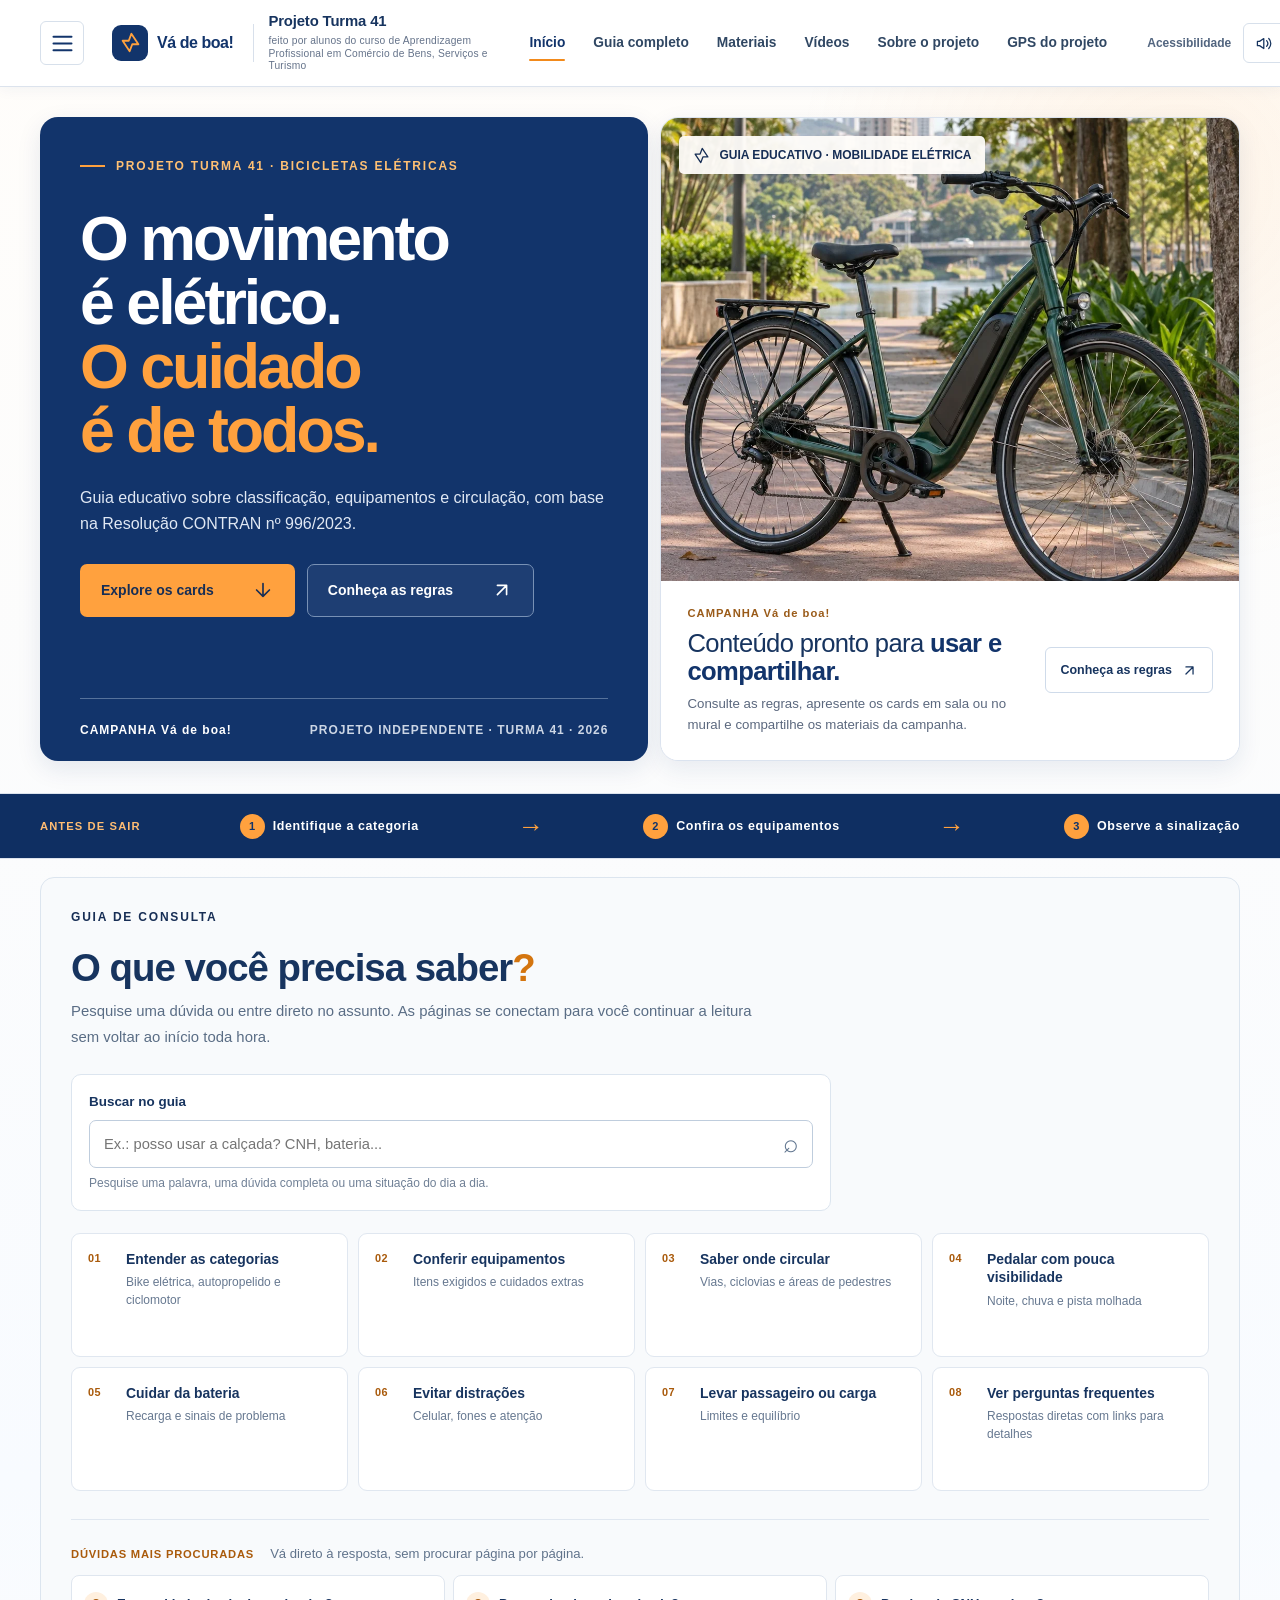
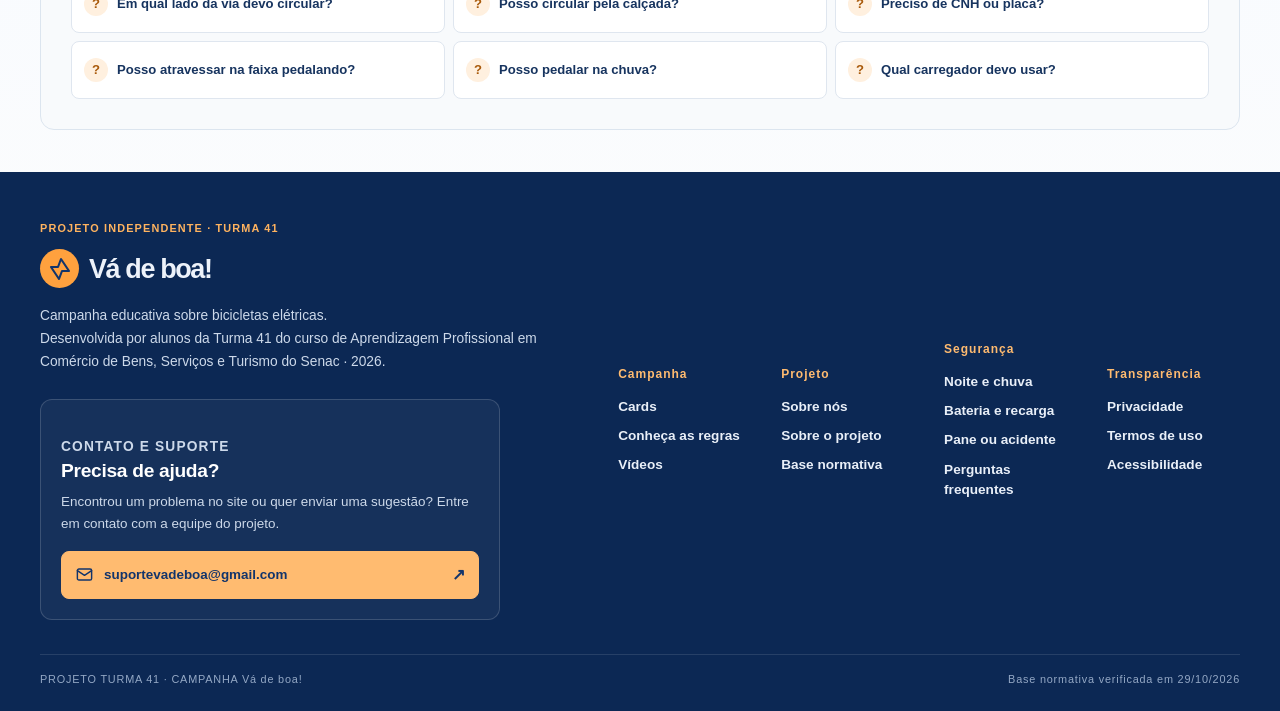
==== commit 2ff9b2b2: "Fix stale SRI on main stylesheet" ====
--- a/index.html
+++ b/index.html
@@ -1,13 +1,13 @@
 <!DOCTYPE html>
 <html lang="pt-BR">
 <head>
-<meta charset="utf-8"/><meta content="default-src 'none'; base-uri 'none'; object-src 'none'; frame-ancestors 'none'; form-action 'none'; img-src 'self'; media-src 'self'; font-src 'self'; style-src 'self'; style-src-attr 'none'; script-src 'self'; script-src-attr 'none'; connect-src 'none'; frame-src 'none'; worker-src 'none'; manifest-src 'none'; require-trusted-types-for 'script'; trusted-types 'none'; upgrade-insecure-requests" http-equiv="Content-Security-Policy"/><link as="style" crossorigin="anonymous" href="assets/styles.2772bc3939d3.css" integrity="sha384-Bx5JjxjYe+OlS+a/j6DVBIaWv2Y6RC6dmhIxlSZEMqulQVPAYu7PKL/ZF1MgOKfR" rel="preload"/><link as="image" href="assets/bike-hero.82c05c9b30be.webp" rel="preload" type="image/webp"/>
+<meta charset="utf-8"/><meta content="default-src 'none'; base-uri 'none'; object-src 'none'; frame-ancestors 'none'; form-action 'none'; img-src 'self'; media-src 'self'; font-src 'self'; style-src 'self'; style-src-attr 'none'; script-src 'self'; script-src-attr 'none'; connect-src 'none'; frame-src 'none'; worker-src 'none'; manifest-src 'none'; require-trusted-types-for 'script'; trusted-types 'none'; upgrade-insecure-requests" http-equiv="Content-Security-Policy"/><link as="style" crossorigin="anonymous" href="assets/styles.2772bc3939d3.css" rel="preload"/><link as="image" href="assets/bike-hero.82c05c9b30be.webp" rel="preload" type="image/webp"/>
 <meta content="width=device-width, initial-scale=1" name="viewport"/>
 <meta content="#12346b" name="theme-color"/>
 <meta content="Campanha educativa independente sobre bicicletas elétricas, desenvolvida por alunos da Turma 41 do curso de Aprendizagem Profissional em Comércio de Bens, Serviços e Turismo do Senac." name="description"/>
 <title>Vá de boa! | Projeto Turma 41</title>
 <link href="assets/favicon.c92632b67411.svg" rel="icon" type="image/svg+xml"/>
-<meta content="strict-origin-when-cross-origin" name="referrer"/><meta content="index,follow,max-image-preview:large" name="robots"/><meta content="light" name="color-scheme"/><meta content="Vá de boa! | Projeto Turma 41" property="og:title"/><meta content="Campanha educativa independente sobre bicicletas elétricas, desenvolvida por alunos da Turma 41 do curso de Aprendizagem Profissional em Comércio de Bens, Serviços e Turismo do Senac." property="og:description"/><meta content="website" property="og:type"/><meta content="assets/bike-hero.82c05c9b30be.webp" property="og:image"/><meta content="summary_large_image" name="twitter:card"/><link crossorigin="anonymous" href="assets/styles.2772bc3939d3.css" integrity="sha384-Bx5JjxjYe+OlS+a/j6DVBIaWv2Y6RC6dmhIxlSZEMqulQVPAYu7PKL/ZF1MgOKfR" rel="stylesheet"/><link href="assets/rules-guide.20261029.css" rel="stylesheet"/>
+<meta content="strict-origin-when-cross-origin" name="referrer"/><meta content="index,follow,max-image-preview:large" name="robots"/><meta content="light" name="color-scheme"/><meta content="Vá de boa! | Projeto Turma 41" property="og:title"/><meta content="Campanha educativa independente sobre bicicletas elétricas, desenvolvida por alunos da Turma 41 do curso de Aprendizagem Profissional em Comércio de Bens, Serviços e Turismo do Senac." property="og:description"/><meta content="website" property="og:type"/><meta content="assets/bike-hero.82c05c9b30be.webp" property="og:image"/><meta content="summary_large_image" name="twitter:card"/><link href="assets/styles.2772bc3939d3.css" rel="stylesheet"/><link href="assets/rules-guide.20261029.css" rel="stylesheet"/>
 <link href="assets/navigation-guides.20261029.css" rel="stylesheet"/>
 <link href="assets/guide-expansion.20261029.css" rel="stylesheet"/>
 <!--
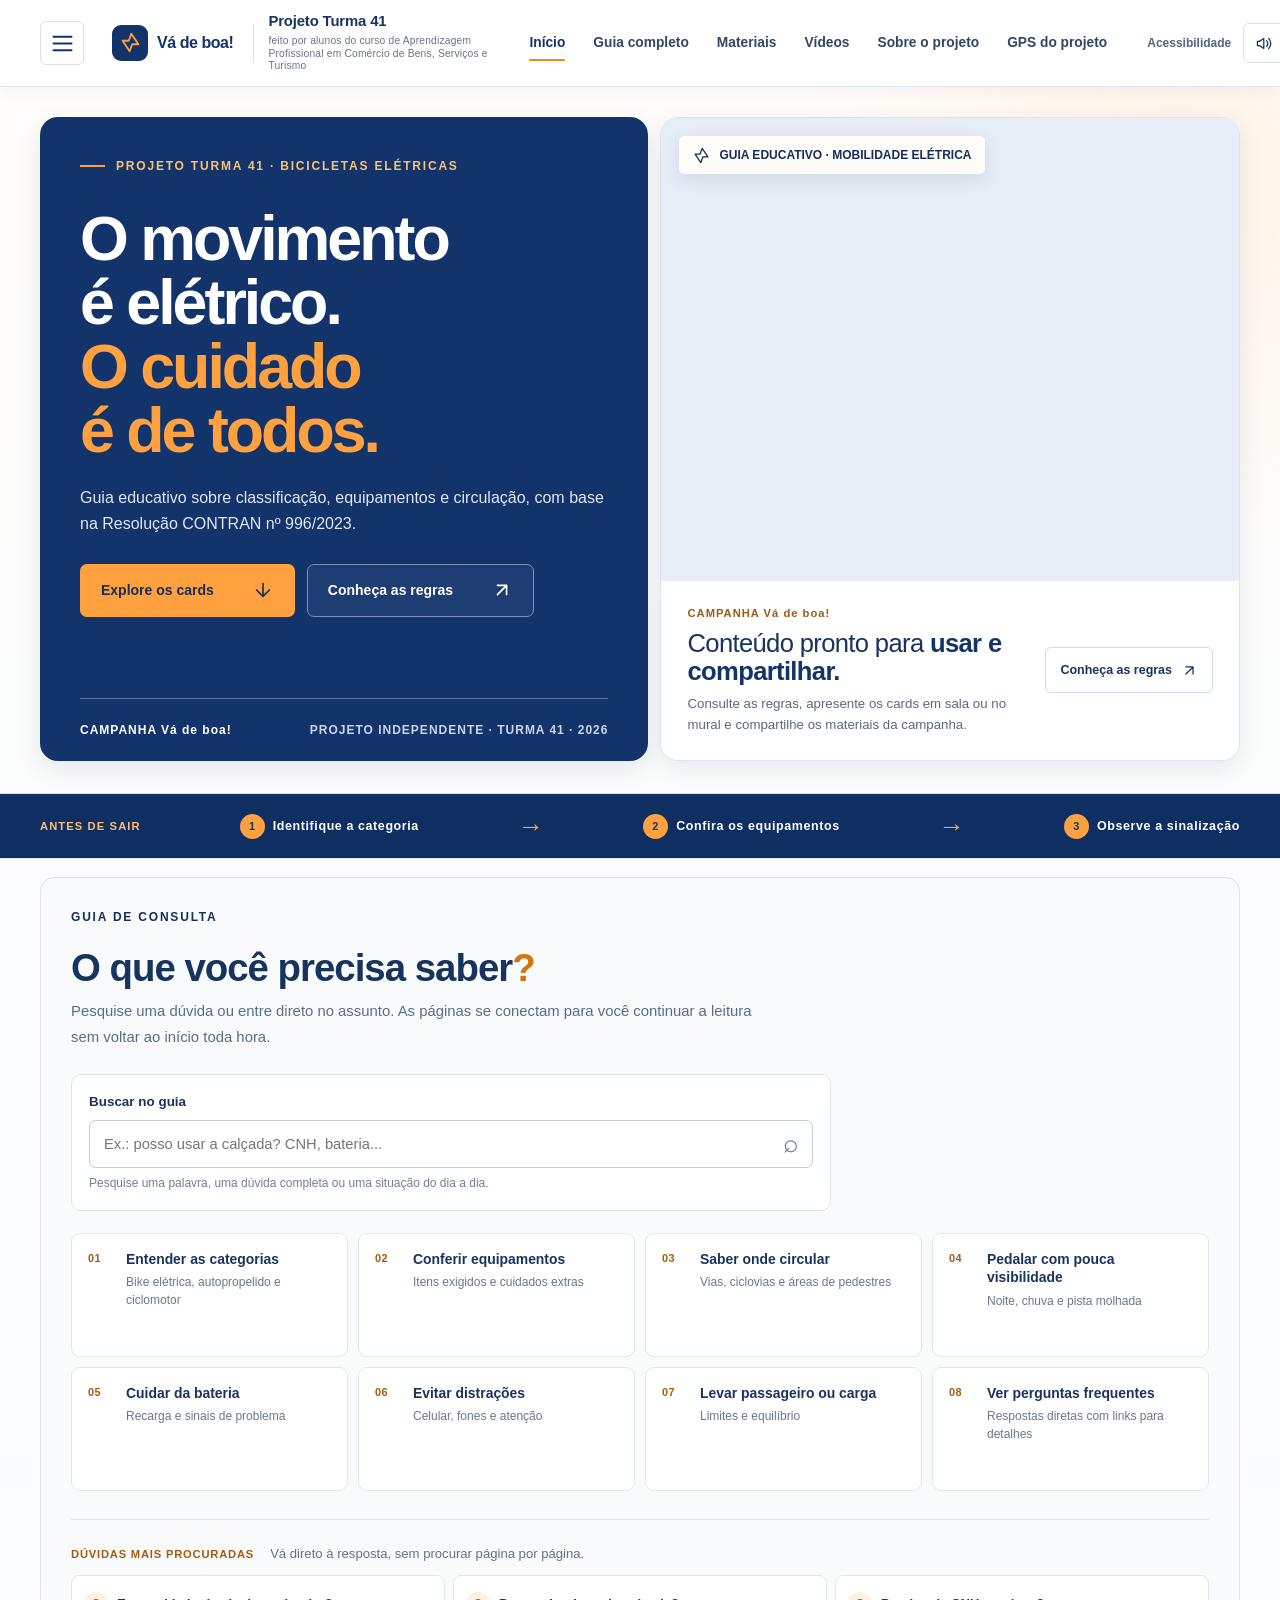
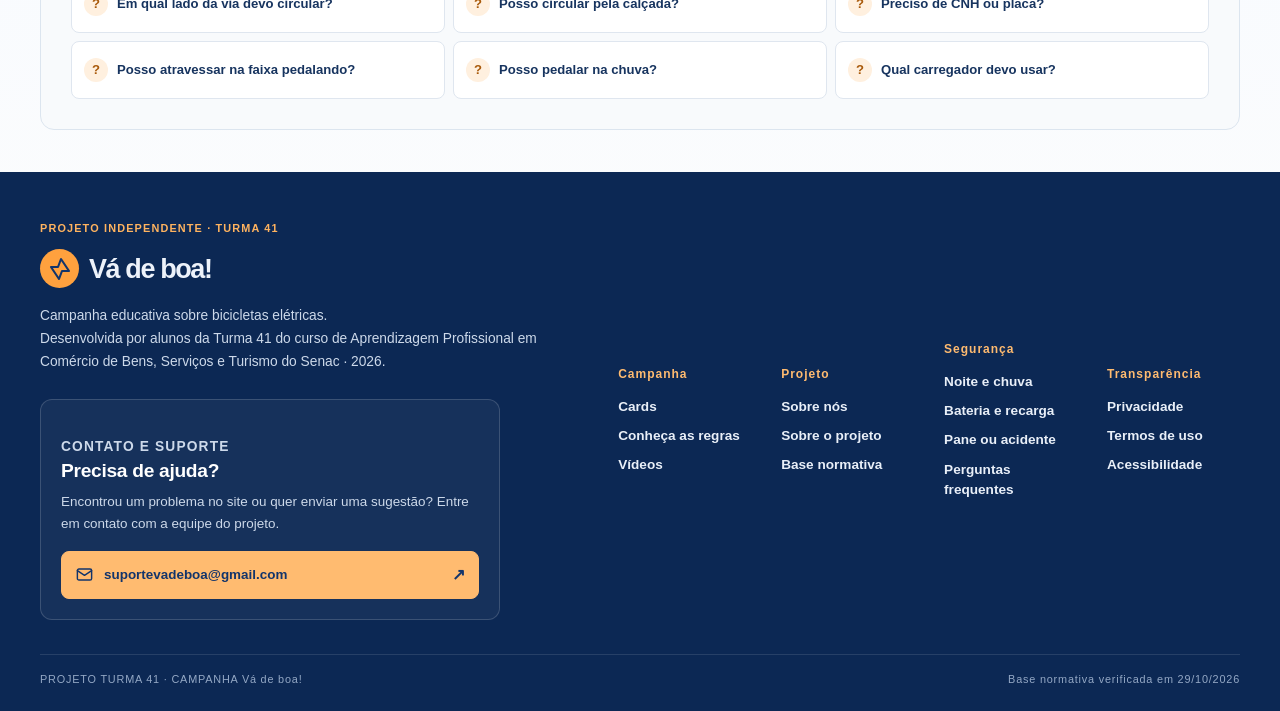
==== commit 06f60bd7: "Align stylesheet preload with stylesheet request" ====
--- a/index.html
+++ b/index.html
@@ -1,7 +1,7 @@
 <!DOCTYPE html>
 <html lang="pt-BR">
 <head>
-<meta charset="utf-8"/><meta content="default-src 'none'; base-uri 'none'; object-src 'none'; frame-ancestors 'none'; form-action 'none'; img-src 'self'; media-src 'self'; font-src 'self'; style-src 'self'; style-src-attr 'none'; script-src 'self'; script-src-attr 'none'; connect-src 'none'; frame-src 'none'; worker-src 'none'; manifest-src 'none'; require-trusted-types-for 'script'; trusted-types 'none'; upgrade-insecure-requests" http-equiv="Content-Security-Policy"/><link as="style" crossorigin="anonymous" href="assets/styles.2772bc3939d3.css" rel="preload"/><link as="image" href="assets/bike-hero.82c05c9b30be.webp" rel="preload" type="image/webp"/>
+<meta charset="utf-8"/><meta content="default-src 'none'; base-uri 'none'; object-src 'none'; frame-ancestors 'none'; form-action 'none'; img-src 'self'; media-src 'self'; font-src 'self'; style-src 'self'; style-src-attr 'none'; script-src 'self'; script-src-attr 'none'; connect-src 'none'; frame-src 'none'; worker-src 'none'; manifest-src 'none'; require-trusted-types-for 'script'; trusted-types 'none'; upgrade-insecure-requests" http-equiv="Content-Security-Policy"/><link as="style" href="assets/styles.2772bc3939d3.css" rel="preload"/><link as="image" href="assets/bike-hero.82c05c9b30be.webp" rel="preload" type="image/webp"/>
 <meta content="width=device-width, initial-scale=1" name="viewport"/>
 <meta content="#12346b" name="theme-color"/>
 <meta content="Campanha educativa independente sobre bicicletas elétricas, desenvolvida por alunos da Turma 41 do curso de Aprendizagem Profissional em Comércio de Bens, Serviços e Turismo do Senac." name="description"/>
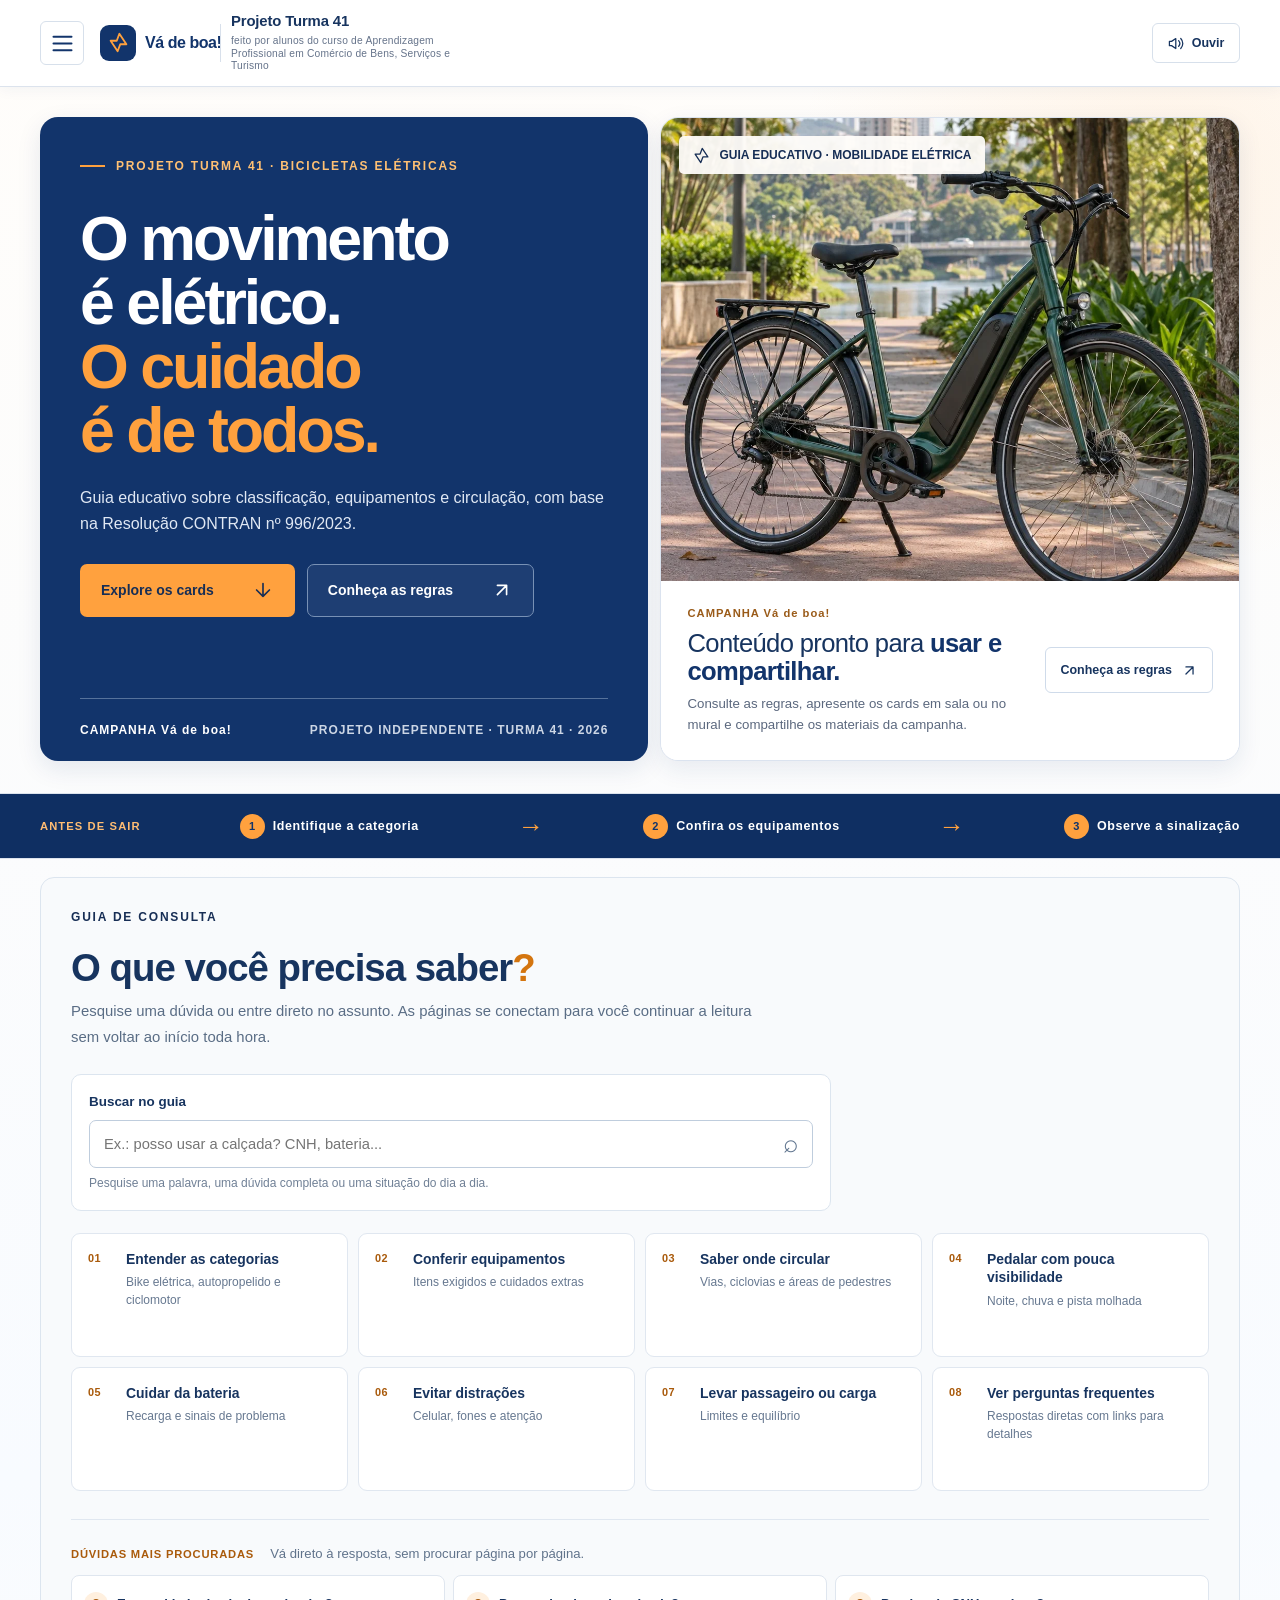
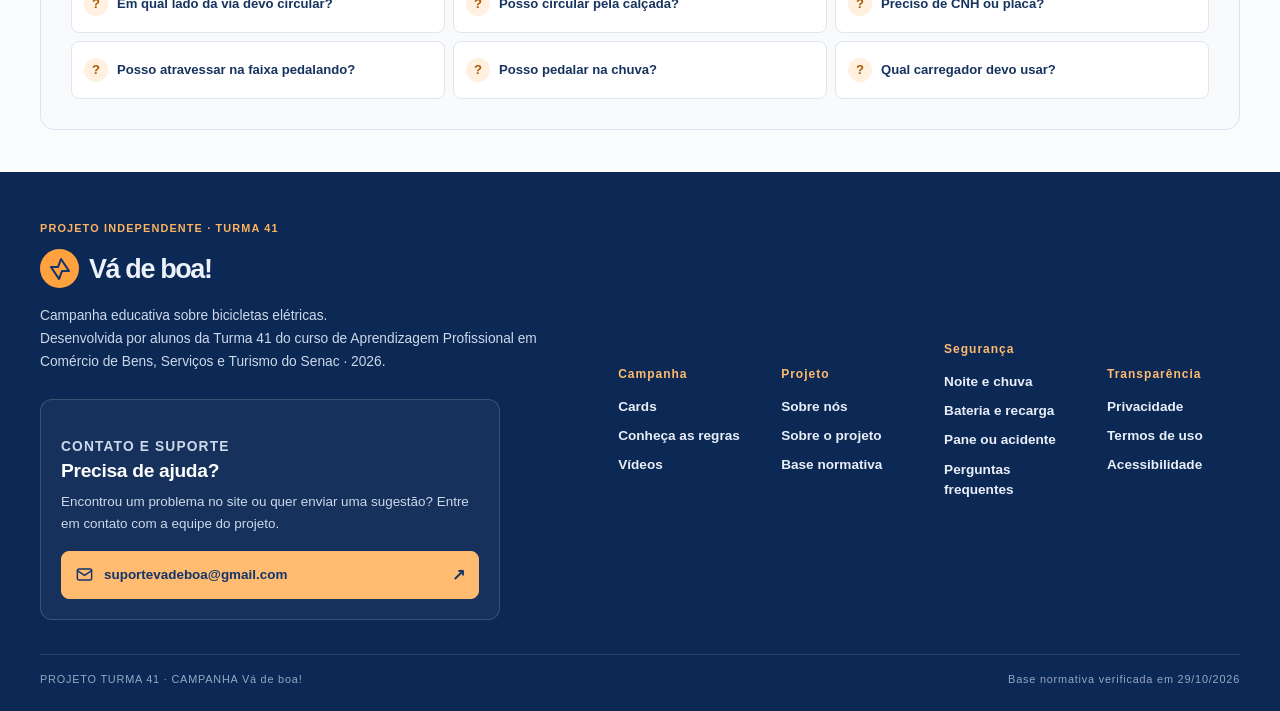
==== commit f17dab93: "Add progressive navigation overflow menu" ====
--- a/index.html
+++ b/index.html
@@ -93,9 +93,18 @@
 <a data-route="inicio" href="#inicio">Início</a>
 <a data-route="regras" href="#regras">Guia completo</a>
 <a data-route="cards" href="#cards">Materiais</a>
-<a data-route="videos" href="#videos">Vídeos</a>
+<a class="nav-mid" data-route="videos" href="#videos">Vídeos</a>
+<a class="nav-extra" data-route="campanha" href="#campanha">Sobre o projeto</a>
+<a class="nav-extra" href="https://senac-es.my.canva.site/turma41" target="_blank" rel="noopener noreferrer">GPS do projeto</a>
+<details class="nav-overflow">
+<summary aria-label="Mais opções de navegação">Mais <span aria-hidden="true">›</span></summary>
+<div class="nav-overflow-panel">
+<a class="nav-mid-copy" data-route="videos" href="#videos">Vídeos</a>
 <a data-route="campanha" href="#campanha">Sobre o projeto</a>
 <a href="https://senac-es.my.canva.site/turma41" target="_blank" rel="noopener noreferrer">GPS do projeto</a>
+<a data-route="acessibilidade" href="#acessibilidade">Acessibilidade</a>
+</div>
+</details>
 </nav>
 <div class="header-actions">
 <a class="header-accessibility" data-route="acessibilidade" href="#acessibilidade">Acessibilidade</a>
--- a/assets/styles.2772bc3939d3.css
+++ b/assets/styles.2772bc3939d3.css
@@ -937,3 +937,169 @@
   .hero>*{min-width:0!important;max-width:100%}
   .hero-copy,.hero-visual,.hero-media-frame,.hero-share-panel{width:100%!important;max-width:100%!important}
 }
+
+/* ===== Cabeçalho responsivo · notebooks, tablets e celulares =====
+   Em larguras intermediárias, a navegação extensa cede espaço aos controles
+   essenciais para impedir que o botão Ouvir ultrapasse a viewport. */
+@media (min-width: 981px) and (max-width: 1240px) {
+  .header-inner {
+    gap: 14px !important;
+  }
+  .desktop-nav {
+    display: none !important;
+  }
+  .header-brand-group {
+    min-width: 0 !important;
+    flex: 1 1 auto !important;
+  }
+  .header-project {
+    min-width: 0 !important;
+    max-width: 190px !important;
+  }
+  .header-project span {
+    white-space: normal !important;
+  }
+  .header-actions {
+    flex: 0 0 auto !important;
+    margin-left: auto !important;
+  }
+}
+
+@media (max-width: 980px) {
+  .header-inner {
+    min-width: 0 !important;
+  }
+  .header-brand-group {
+    min-width: 0 !important;
+    flex: 1 1 auto !important;
+  }
+  .header-actions {
+    flex: 0 0 auto !important;
+    margin-left: auto !important;
+  }
+}
+
+@media (max-width: 700px) {
+  .header-inner,
+  .header-brand-group,
+  .header-actions {
+    min-width: 0 !important;
+  }
+  .header-project {
+    min-width: 0 !important;
+    max-width: clamp(64px, 30vw, 126px) !important;
+    flex: 1 1 auto !important;
+  }
+  .header-actions,
+  .menu-toggle,
+  .page-listen {
+    flex-shrink: 0 !important;
+  }
+  .page-listen {
+    display: inline-flex !important;
+    align-items: center !important;
+    justify-content: center !important;
+  }
+}
+
+/* ===== Cabeçalho compacto em notebooks: menu lateral + Ouvir fixo =====
+   O menu principal já abre no painel lateral pelo botão hambúrguer.
+   Em larguras de notebook, recolhemos os links horizontais e reservamos
+   espaço permanente para o botão Ouvir no lado direito. */
+@media (max-width: 1400px) {
+  .header-inner {
+    width: min(1200px, calc(100% - 32px)) !important;
+    min-width: 0 !important;
+    gap: 12px !important;
+  }
+  .desktop-nav,
+  .header-accessibility {
+    display: none !important;
+  }
+  .header-brand-group {
+    flex: 1 1 0% !important;
+    min-width: 0 !important;
+    gap: 10px !important;
+  }
+  .campaign-home {
+    flex: 0 0 112px !important;
+    width: 112px !important;
+    min-width: 112px !important;
+  }
+  .header-project {
+    flex: 1 1 auto !important;
+    min-width: 0 !important;
+    max-width: 260px !important;
+  }
+  .header-project strong,
+  .header-project span {
+    overflow-wrap: anywhere !important;
+  }
+  .header-actions {
+    flex: 0 0 auto !important;
+    min-width: max-content !important;
+    margin-left: auto !important;
+    gap: 8px !important;
+  }
+  .page-listen {
+    display: inline-flex !important;
+    flex: 0 0 auto !important;
+    width: auto !important;
+    min-width: 88px !important;
+    max-width: none !important;
+    height: 40px !important;
+    min-height: 40px !important;
+    padding: 9px 12px !important;
+  }
+  .page-listen > span {
+    display: inline !important;
+  }
+}
+
+@media (max-width: 700px) {
+  .header-inner {
+    width: calc(100% - 20px) !important;
+    gap: 6px !important;
+  }
+  .header-brand-group {
+    flex: 1 1 0% !important;
+    gap: 6px !important;
+  }
+  .campaign-home {
+    flex: 0 0 38px !important;
+    width: 38px !important;
+    min-width: 38px !important;
+  }
+  .campaign-home-name {
+    display: none !important;
+  }
+  .header-divider {
+    display: none !important;
+  }
+  .header-project {
+    flex: 1 1 auto !important;
+    max-width: none !important;
+    min-width: 0 !important;
+  }
+  .header-project strong {
+    font-size: .74rem !important;
+    line-height: 1.12 !important;
+  }
+  .header-project span {
+    display: none !important;
+  }
+  .header-actions {
+    flex: 0 0 auto !important;
+    gap: 5px !important;
+  }
+  .page-listen {
+    width: 40px !important;
+    min-width: 40px !important;
+    max-width: 40px !important;
+    height: 40px !important;
+    padding: 0 !important;
+  }
+  .page-listen > span {
+    display: none !important;
+  }
+}
--- a/assets/styles.2772bc3939d3.css
+++ b/assets/styles.2772bc3939d3.css
@@ -937,3 +937,169 @@
   .hero>*{min-width:0!important;max-width:100%}
   .hero-copy,.hero-visual,.hero-media-frame,.hero-share-panel{width:100%!important;max-width:100%!important}
 }
+
+/* ===== Cabeçalho responsivo · notebooks, tablets e celulares =====
+   Em larguras intermediárias, a navegação extensa cede espaço aos controles
+   essenciais para impedir que o botão Ouvir ultrapasse a viewport. */
+@media (min-width: 981px) and (max-width: 1240px) {
+  .header-inner {
+    gap: 14px !important;
+  }
+  .desktop-nav {
+    display: none !important;
+  }
+  .header-brand-group {
+    min-width: 0 !important;
+    flex: 1 1 auto !important;
+  }
+  .header-project {
+    min-width: 0 !important;
+    max-width: 190px !important;
+  }
+  .header-project span {
+    white-space: normal !important;
+  }
+  .header-actions {
+    flex: 0 0 auto !important;
+    margin-left: auto !important;
+  }
+}
+
+@media (max-width: 980px) {
+  .header-inner {
+    min-width: 0 !important;
+  }
+  .header-brand-group {
+    min-width: 0 !important;
+    flex: 1 1 auto !important;
+  }
+  .header-actions {
+    flex: 0 0 auto !important;
+    margin-left: auto !important;
+  }
+}
+
+@media (max-width: 700px) {
+  .header-inner,
+  .header-brand-group,
+  .header-actions {
+    min-width: 0 !important;
+  }
+  .header-project {
+    min-width: 0 !important;
+    max-width: clamp(64px, 30vw, 126px) !important;
+    flex: 1 1 auto !important;
+  }
+  .header-actions,
+  .menu-toggle,
+  .page-listen {
+    flex-shrink: 0 !important;
+  }
+  .page-listen {
+    display: inline-flex !important;
+    align-items: center !important;
+    justify-content: center !important;
+  }
+}
+
+/* ===== Cabeçalho compacto em notebooks: menu lateral + Ouvir fixo =====
+   O menu principal já abre no painel lateral pelo botão hambúrguer.
+   Em larguras de notebook, recolhemos os links horizontais e reservamos
+   espaço permanente para o botão Ouvir no lado direito. */
+@media (max-width: 1400px) {
+  .header-inner {
+    width: min(1200px, calc(100% - 32px)) !important;
+    min-width: 0 !important;
+    gap: 12px !important;
+  }
+  .desktop-nav,
+  .header-accessibility {
+    display: none !important;
+  }
+  .header-brand-group {
+    flex: 1 1 0% !important;
+    min-width: 0 !important;
+    gap: 10px !important;
+  }
+  .campaign-home {
+    flex: 0 0 112px !important;
+    width: 112px !important;
+    min-width: 112px !important;
+  }
+  .header-project {
+    flex: 1 1 auto !important;
+    min-width: 0 !important;
+    max-width: 260px !important;
+  }
+  .header-project strong,
+  .header-project span {
+    overflow-wrap: anywhere !important;
+  }
+  .header-actions {
+    flex: 0 0 auto !important;
+    min-width: max-content !important;
+    margin-left: auto !important;
+    gap: 8px !important;
+  }
+  .page-listen {
+    display: inline-flex !important;
+    flex: 0 0 auto !important;
+    width: auto !important;
+    min-width: 88px !important;
+    max-width: none !important;
+    height: 40px !important;
+    min-height: 40px !important;
+    padding: 9px 12px !important;
+  }
+  .page-listen > span {
+    display: inline !important;
+  }
+}
+
+@media (max-width: 700px) {
+  .header-inner {
+    width: calc(100% - 20px) !important;
+    gap: 6px !important;
+  }
+  .header-brand-group {
+    flex: 1 1 0% !important;
+    gap: 6px !important;
+  }
+  .campaign-home {
+    flex: 0 0 38px !important;
+    width: 38px !important;
+    min-width: 38px !important;
+  }
+  .campaign-home-name {
+    display: none !important;
+  }
+  .header-divider {
+    display: none !important;
+  }
+  .header-project {
+    flex: 1 1 auto !important;
+    max-width: none !important;
+    min-width: 0 !important;
+  }
+  .header-project strong {
+    font-size: .74rem !important;
+    line-height: 1.12 !important;
+  }
+  .header-project span {
+    display: none !important;
+  }
+  .header-actions {
+    flex: 0 0 auto !important;
+    gap: 5px !important;
+  }
+  .page-listen {
+    width: 40px !important;
+    min-width: 40px !important;
+    max-width: 40px !important;
+    height: 40px !important;
+    padding: 0 !important;
+  }
+  .page-listen > span {
+    display: none !important;
+  }
+}
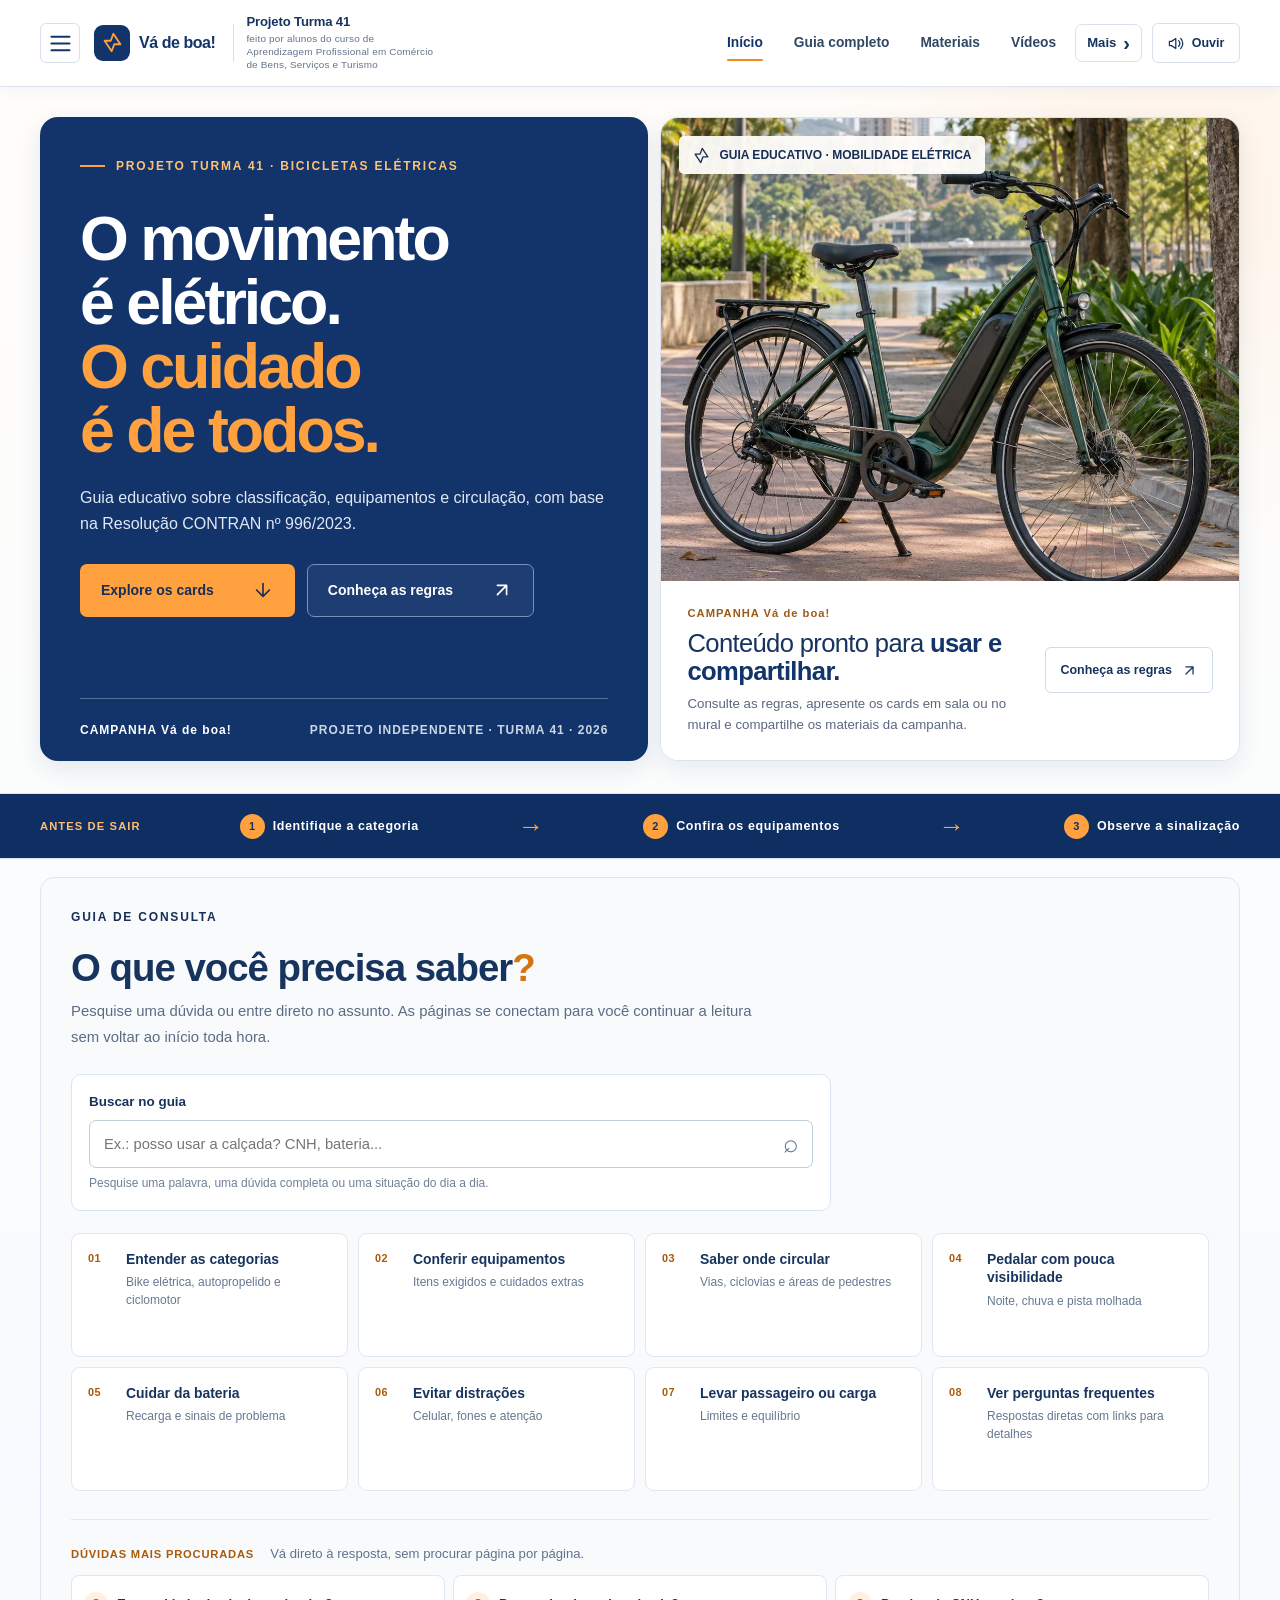
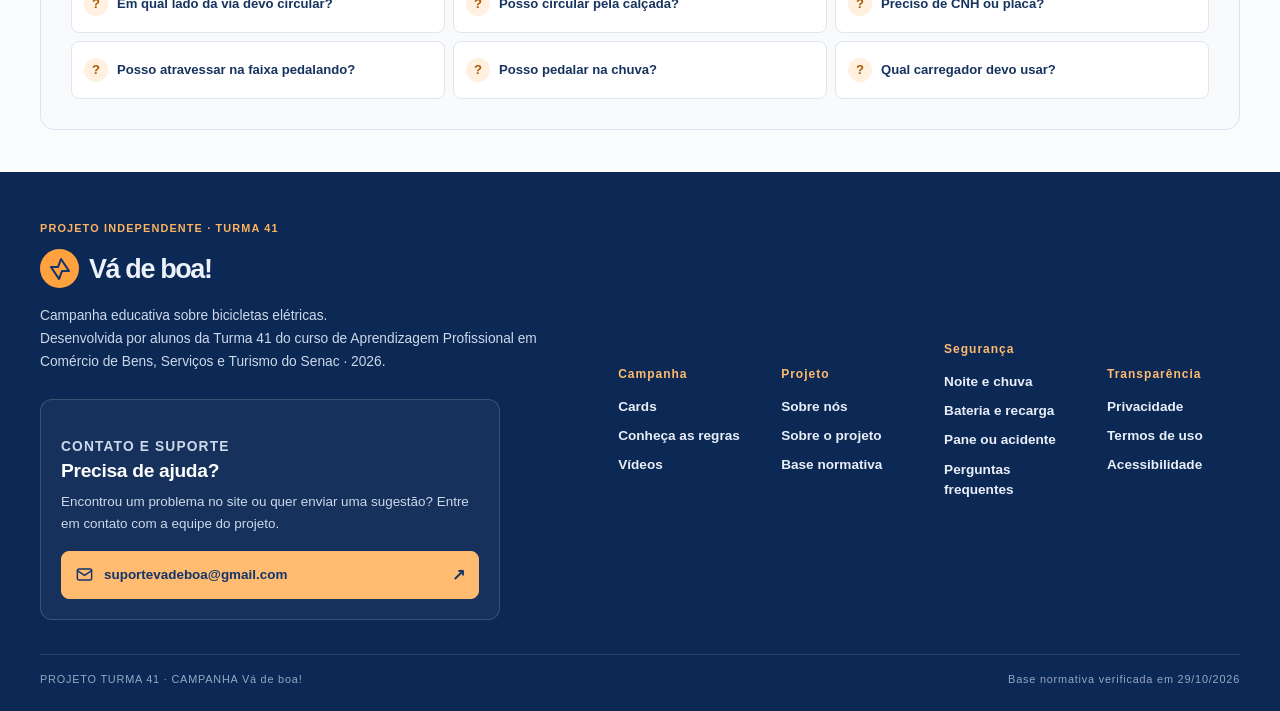
==== commit 004b80d6: "Protege a publicação estática e preserva a privacidade ao compartilhar cards" ====
--- a/index.html
+++ b/index.html
@@ -1,13 +1,13 @@
 <!DOCTYPE html>
 <html lang="pt-BR">
 <head>
-<meta charset="utf-8"/><meta content="default-src 'none'; base-uri 'none'; object-src 'none'; frame-ancestors 'none'; form-action 'none'; img-src 'self'; media-src 'self'; font-src 'self'; style-src 'self'; style-src-attr 'none'; script-src 'self'; script-src-attr 'none'; connect-src 'none'; frame-src 'none'; worker-src 'none'; manifest-src 'none'; require-trusted-types-for 'script'; trusted-types 'none'; upgrade-insecure-requests" http-equiv="Content-Security-Policy"/><link as="style" href="assets/styles.2772bc3939d3.css" rel="preload"/><link as="image" href="assets/bike-hero.82c05c9b30be.webp" rel="preload" type="image/webp"/>
+<meta charset="utf-8"/><meta content="default-src 'none'; base-uri 'none'; object-src 'none'; form-action 'none'; img-src 'self'; media-src 'self'; font-src 'self'; style-src 'self'; style-src-attr 'none'; script-src 'self'; script-src-attr 'none'; connect-src 'none'; frame-src 'none'; worker-src 'none'; manifest-src 'none'; require-trusted-types-for 'script'; trusted-types 'none'; upgrade-insecure-requests" http-equiv="Content-Security-Policy"/><link as="style" href="assets/styles.2772bc3939d3.css" rel="preload"/><link as="image" href="assets/bike-hero.82c05c9b30be.webp" rel="preload" type="image/webp"/>
 <meta content="width=device-width, initial-scale=1" name="viewport"/>
 <meta content="#12346b" name="theme-color"/>
 <meta content="Campanha educativa independente sobre bicicletas elétricas, desenvolvida por alunos da Turma 41 do curso de Aprendizagem Profissional em Comércio de Bens, Serviços e Turismo do Senac." name="description"/>
 <title>Vá de boa! | Projeto Turma 41</title>
 <link href="assets/favicon.c92632b67411.svg" rel="icon" type="image/svg+xml"/>
-<meta content="strict-origin-when-cross-origin" name="referrer"/><meta content="index,follow,max-image-preview:large" name="robots"/><meta content="light" name="color-scheme"/><meta content="Vá de boa! | Projeto Turma 41" property="og:title"/><meta content="Campanha educativa independente sobre bicicletas elétricas, desenvolvida por alunos da Turma 41 do curso de Aprendizagem Profissional em Comércio de Bens, Serviços e Turismo do Senac." property="og:description"/><meta content="website" property="og:type"/><meta content="assets/bike-hero.82c05c9b30be.webp" property="og:image"/><meta content="summary_large_image" name="twitter:card"/><link href="assets/styles.2772bc3939d3.css" rel="stylesheet"/><link href="assets/rules-guide.20261029.css" rel="stylesheet"/>
+<meta content="no-referrer" name="referrer"/><meta content="index,follow,max-image-preview:large" name="robots"/><meta content="light" name="color-scheme"/><meta content="Vá de boa! | Projeto Turma 41" property="og:title"/><meta content="Campanha educativa independente sobre bicicletas elétricas, desenvolvida por alunos da Turma 41 do curso de Aprendizagem Profissional em Comércio de Bens, Serviços e Turismo do Senac." property="og:description"/><meta content="website" property="og:type"/><meta content="assets/bike-hero.82c05c9b30be.webp" property="og:image"/><meta content="summary_large_image" name="twitter:card"/><link href="assets/styles.2772bc3939d3.css" rel="stylesheet"/><link href="assets/rules-guide.20261029.css" rel="stylesheet"/>
 <link href="assets/navigation-guides.20261029.css" rel="stylesheet"/>
 <link href="assets/guide-expansion.20261029.css" rel="stylesheet"/>
 <!--
@@ -92,13 +92,14 @@
 <nav aria-label="Navegação principal" class="desktop-nav">
 <a data-route="inicio" href="#inicio">Início</a>
 <a data-route="regras" href="#regras">Guia completo</a>
-<a data-route="cards" href="#cards">Materiais</a>
+<a class="nav-narrow" data-route="cards" href="#cards">Materiais</a>
 <a class="nav-mid" data-route="videos" href="#videos">Vídeos</a>
 <a class="nav-extra" data-route="campanha" href="#campanha">Sobre o projeto</a>
 <a class="nav-extra" href="https://senac-es.my.canva.site/turma41" target="_blank" rel="noopener noreferrer">GPS do projeto</a>
 <details class="nav-overflow">
 <summary aria-label="Mais opções de navegação">Mais <span aria-hidden="true">›</span></summary>
 <div class="nav-overflow-panel">
+<a class="nav-narrow-copy" data-route="cards" href="#cards">Materiais</a>
 <a class="nav-mid-copy" data-route="videos" href="#videos">Vídeos</a>
 <a data-route="campanha" href="#campanha">Sobre o projeto</a>
 <a href="https://senac-es.my.canva.site/turma41" target="_blank" rel="noopener noreferrer">GPS do projeto</a>
@@ -112,7 +113,7 @@
 </div>
 </div>
 </header>
-<noscript><nav aria-label="Navegação sem JavaScript" class="container nojs-nav"><a href="#inicio">Início</a><a href="#regras">Regras</a><a href="#cards">Materiais</a><a href="#videos">Vídeos</a><a href="#campanha">Sobre o projeto</a><a href="https://senac-es.my.canva.site/turma41" target="_blank" rel="noopener noreferrer">GPS do projeto</a></nav></noscript>
+<nav aria-label="Atalhos para o conteúdo" class="container nojs-nav"><a href="#inicio">Início</a><a href="#regras">Regras</a><a href="#cards">Materiais</a><a href="#videos">Vídeos</a><a href="#campanha">Sobre o projeto</a><a href="https://senac-es.my.canva.site/turma41" target="_blank" rel="noopener noreferrer">GPS do projeto</a></nav>
 <dialog aria-labelledby="menu-title" class="menu-drawer" id="menu-dialog">
 <div class="drawer-head">
 <div><span class="drawer-kicker">PROJETO INDEPENDENTE</span><h2 id="menu-title">Vá de boa!</h2><p>Projeto Turma 41 · feito por alunos do curso de Aprendizagem Profissional em Comércio de Bens, Serviços e Turismo</p></div>
@@ -121,7 +122,7 @@
 
 <div class="drawer-guide-search guide-search-box" role="search">
   <label for="drawer-guide-search">Buscar no guia</label>
-  <div class="guide-search-control"><input autocomplete="off" id="drawer-guide-search" type="search" data-guide-search data-search-results="drawer-guide-results" placeholder="Ex.: preciso de CNH? lado direito, chuva..." aria-controls="drawer-guide-results"/><span aria-hidden="true">⌕</span></div>
+  <div class="guide-search-control"><input autocomplete="off" id="drawer-guide-search" type="search" maxlength="200" data-guide-search data-search-results="drawer-guide-results" placeholder="Ex.: preciso de CNH? lado direito, chuva..." aria-controls="drawer-guide-results"/><span aria-hidden="true">⌕</span></div>
   <p class="guide-search-hint">A busca também encontra perguntas e respostas específicas.</p>
   <div aria-label="Resultados da busca" aria-live="polite" class="guide-search-results" hidden id="drawer-guide-results" role="list"></div>
 </div>
@@ -248,7 +249,7 @@
     </div>
     <div class="guide-search-box home-search-box" role="search">
       <label for="home-guide-search">Buscar no guia</label>
-      <div class="guide-search-control"><input autocomplete="off" id="home-guide-search" type="search" data-guide-search data-search-results="home-guide-results" placeholder="Ex.: posso usar a calçada? CNH, bateria..." aria-controls="home-guide-results"/><span aria-hidden="true">⌕</span></div>
+      <div class="guide-search-control"><input autocomplete="off" id="home-guide-search" type="search" maxlength="200" data-guide-search data-search-results="home-guide-results" placeholder="Ex.: posso usar a calçada? CNH, bateria..." aria-controls="home-guide-results"/><span aria-hidden="true">⌕</span></div>
       <p class="guide-search-hint">Pesquise uma palavra, uma dúvida completa ou uma situação do dia a dia.</p>
       <div aria-label="Resultados da busca" aria-live="polite" class="guide-search-results" hidden id="home-guide-results" role="list"></div>
     </div>
@@ -428,10 +429,11 @@
 <div class="card-actions"><button data-open-card="card-12" type="button"><svg aria-hidden="true" class="icon"><use href="#i-expand"></use></svg> Ampliar<span class="sr-only"> card 12</span></button><button data-speak-card="card-12" type="button"><svg aria-hidden="true" class="icon"><use href="#i-volume"></use></svg> Ouvir<span class="sr-only"> card 12</span></button><button data-print-card="card-12" type="button"><svg aria-hidden="true" class="icon"><use href="#i-print"></use></svg> Imprimir<span class="sr-only"> card 12</span></button><button data-share-card="card-12" type="button"><svg aria-hidden="true" class="icon"><use href="#i-arrow"></use></svg> Compartilhar<span class="sr-only"> card 12</span></button></div>
 </article>
 </div>
+<p id="share-fallback" hidden>Copie o link público dos cards: <a id="public-cards-link" href="https://va-de-boa-turma41.onrender.com/#cards">https://va-de-boa-turma41.onrender.com/#cards</a></p>
 <div class="print-tip"><svg aria-hidden="true" class="icon"><use href="#i-print"></use></svg><p><strong>Do digital para o mural.</strong> Em “Imprimir”, você também pode escolher “Salvar como PDF” na janela do navegador.</p></div>
 <noscript><p class="noscript-message">Os cards podem ser lidos normalmente. Para ampliar e imprimir individualmente, ative o JavaScript. A impressão do navegador inclui a coleção inteira.</p></noscript>
 </section>
-<section aria-labelledby="rules-title" class="route-section rules-section" data-page="regras" hidden="" id="regras">
+<section aria-labelledby="rules-title" class="route-section rules-section" data-page="regras" id="regras">
 <div class="container">
   <div class="section-heading rules-heading">
     <div>
@@ -653,7 +655,7 @@
 </div>
 </section>
 
-<section aria-labelledby="ebike-guide-title" class="route-section vehicle-guide-page" data-page="bicicleta-eletrica" hidden="" id="bicicleta-eletrica">
+<section aria-labelledby="ebike-guide-title" class="route-section vehicle-guide-page" data-page="bicicleta-eletrica" id="bicicleta-eletrica">
 <div class="container">
   <div class="guide-page-intro">
     <div class="section-heading">
@@ -724,7 +726,7 @@
 </div>
 </section>
 
-<section aria-labelledby="autopropelled-guide-title" class="route-section vehicle-guide-page" data-page="autopropelido" hidden="" id="autopropelido">
+<section aria-labelledby="autopropelled-guide-title" class="route-section vehicle-guide-page" data-page="autopropelido" id="autopropelido">
 <div class="container">
   <div class="guide-page-intro">
     <div class="section-heading">
@@ -790,7 +792,7 @@
 </div>
 </section>
 
-<section aria-labelledby="moped-guide-title" class="route-section vehicle-guide-page" data-page="ciclomotor" hidden="" id="ciclomotor">
+<section aria-labelledby="moped-guide-title" class="route-section vehicle-guide-page" data-page="ciclomotor" id="ciclomotor">
 <div class="container">
   <div class="guide-page-intro">
     <div class="section-heading">
@@ -846,7 +848,7 @@
 </div>
 </section>
 
-<section aria-labelledby="bike-equipamentos-title" class="route-section vehicle-guide-page" data-page="bike-equipamentos" hidden="" id="bike-equipamentos">
+<section aria-labelledby="bike-equipamentos-title" class="route-section vehicle-guide-page" data-page="bike-equipamentos" id="bike-equipamentos">
 <div class="container">
   <div class="guide-page-intro">
     <div class="section-heading">
@@ -879,7 +881,7 @@
 </div>
 </section>
 
-<section aria-labelledby="bike-velocidade-title" class="route-section vehicle-guide-page" data-page="bike-velocidade" hidden="" id="bike-velocidade">
+<section aria-labelledby="bike-velocidade-title" class="route-section vehicle-guide-page" data-page="bike-velocidade" id="bike-velocidade">
 <div class="container">
   <div class="guide-page-intro">
     <div class="section-heading">
@@ -906,7 +908,7 @@
 </div>
 </section>
 
-<section aria-labelledby="bike-circulacao-title" class="route-section vehicle-guide-page" data-page="bike-circulacao" hidden="" id="bike-circulacao">
+<section aria-labelledby="bike-circulacao-title" class="route-section vehicle-guide-page" data-page="bike-circulacao" id="bike-circulacao">
 <div class="container">
   <div class="guide-page-intro">
     <div class="section-heading">
@@ -933,7 +935,7 @@
 </div>
 </section>
 
-<section aria-labelledby="bike-manutencao-title" class="route-section vehicle-guide-page" data-page="bike-manutencao" hidden="" id="bike-manutencao">
+<section aria-labelledby="bike-manutencao-title" class="route-section vehicle-guide-page" data-page="bike-manutencao" id="bike-manutencao">
 <div class="container">
   <div class="guide-page-intro">
     <div class="section-heading">
@@ -958,7 +960,7 @@
 </div>
 </section>
 
-<section aria-labelledby="autopropelido-equipamentos-title" class="route-section vehicle-guide-page" data-page="autopropelido-equipamentos" hidden="" id="autopropelido-equipamentos">
+<section aria-labelledby="autopropelido-equipamentos-title" class="route-section vehicle-guide-page" data-page="autopropelido-equipamentos" id="autopropelido-equipamentos">
 <div class="container">
   <div class="guide-page-intro">
     <div class="section-heading">
@@ -983,7 +985,7 @@
 </div>
 </section>
 
-<section aria-labelledby="autopropelido-velocidade-title" class="route-section vehicle-guide-page" data-page="autopropelido-velocidade" hidden="" id="autopropelido-velocidade">
+<section aria-labelledby="autopropelido-velocidade-title" class="route-section vehicle-guide-page" data-page="autopropelido-velocidade" id="autopropelido-velocidade">
 <div class="container">
   <div class="guide-page-intro">
     <div class="section-heading">
@@ -1009,7 +1011,7 @@
 </div>
 </section>
 
-<section aria-labelledby="autopropelido-circulacao-title" class="route-section vehicle-guide-page" data-page="autopropelido-circulacao" hidden="" id="autopropelido-circulacao">
+<section aria-labelledby="autopropelido-circulacao-title" class="route-section vehicle-guide-page" data-page="autopropelido-circulacao" id="autopropelido-circulacao">
 <div class="container">
   <div class="guide-page-intro">
     <div class="section-heading">
@@ -1034,7 +1036,7 @@
 </div>
 </section>
 
-<section aria-labelledby="ciclomotor-documentacao-title" class="route-section vehicle-guide-page" data-page="ciclomotor-documentacao" hidden="" id="ciclomotor-documentacao">
+<section aria-labelledby="ciclomotor-documentacao-title" class="route-section vehicle-guide-page" data-page="ciclomotor-documentacao" id="ciclomotor-documentacao">
 <div class="container">
   <div class="guide-page-intro">
     <div class="section-heading">
@@ -1059,7 +1061,7 @@
 </div>
 </section>
 
-<section aria-labelledby="ciclomotor-habilitacao-title" class="route-section vehicle-guide-page" data-page="ciclomotor-habilitacao" hidden="" id="ciclomotor-habilitacao">
+<section aria-labelledby="ciclomotor-habilitacao-title" class="route-section vehicle-guide-page" data-page="ciclomotor-habilitacao" id="ciclomotor-habilitacao">
 <div class="container">
   <div class="guide-page-intro">
     <div class="section-heading">
@@ -1084,7 +1086,7 @@
 </div>
 </section>
 
-<section aria-labelledby="ciclomotor-equipamentos-title" class="route-section vehicle-guide-page" data-page="ciclomotor-equipamentos" hidden="" id="ciclomotor-equipamentos">
+<section aria-labelledby="ciclomotor-equipamentos-title" class="route-section vehicle-guide-page" data-page="ciclomotor-equipamentos" id="ciclomotor-equipamentos">
 <div class="container">
   <div class="guide-page-intro">
     <div class="section-heading">
@@ -1109,7 +1111,7 @@
 </div>
 </section>
 
-<section aria-labelledby="ciclomotor-circulacao-title" class="route-section vehicle-guide-page" data-page="ciclomotor-circulacao" hidden="" id="ciclomotor-circulacao">
+<section aria-labelledby="ciclomotor-circulacao-title" class="route-section vehicle-guide-page" data-page="ciclomotor-circulacao" id="ciclomotor-circulacao">
 <div class="container">
   <div class="guide-page-intro">
     <div class="section-heading">
@@ -1135,7 +1137,7 @@
 </div>
 </section>
 
-<section aria-labelledby="velocidade-por-local-title" class="route-section vehicle-guide-page" data-page="velocidade-por-local" hidden="" id="velocidade-por-local">
+<section aria-labelledby="velocidade-por-local-title" class="route-section vehicle-guide-page" data-page="velocidade-por-local" id="velocidade-por-local">
 <div class="container">
   <div class="guide-page-intro">
     <div class="section-heading">
@@ -1162,7 +1164,7 @@
 </div>
 </section>
 
-<section aria-labelledby="calcadas-compartilhadas-title" class="route-section vehicle-guide-page" data-page="calcadas-compartilhadas" hidden="" id="calcadas-compartilhadas">
+<section aria-labelledby="calcadas-compartilhadas-title" class="route-section vehicle-guide-page" data-page="calcadas-compartilhadas" id="calcadas-compartilhadas">
 <div class="container">
   <div class="guide-page-intro">
     <div class="section-heading">
@@ -1189,7 +1191,7 @@
 </div>
 </section>
 
-<section aria-labelledby="circulacao-sem-ciclovia-title" class="route-section vehicle-guide-page" data-page="circulacao-sem-ciclovia" hidden="" id="circulacao-sem-ciclovia">
+<section aria-labelledby="circulacao-sem-ciclovia-title" class="route-section vehicle-guide-page" data-page="circulacao-sem-ciclovia" id="circulacao-sem-ciclovia">
 <div class="container">
   <div class="guide-page-intro">
     <div class="section-heading">
@@ -1216,7 +1218,7 @@
 </div>
 </section>
 
-<section aria-labelledby="distancia-ultrapassagem-title" class="route-section vehicle-guide-page" data-page="distancia-ultrapassagem" hidden="" id="distancia-ultrapassagem">
+<section aria-labelledby="distancia-ultrapassagem-title" class="route-section vehicle-guide-page" data-page="distancia-ultrapassagem" id="distancia-ultrapassagem">
 <div class="container">
   <div class="guide-page-intro">
     <div class="section-heading">
@@ -1241,63 +1243,63 @@
 </div>
 </section>
 
-<section aria-labelledby="seguranca-noite-chuva-title" class="route-section vehicle-guide-page guide-expansion-page" data-page="seguranca-noite-chuva" hidden id="seguranca-noite-chuva">
+<section aria-labelledby="seguranca-noite-chuva-title" class="route-section vehicle-guide-page guide-expansion-page" data-page="seguranca-noite-chuva" id="seguranca-noite-chuva">
 <div class="container">
   <div class="guide-page-intro"><div class="section-heading"><div><p class="eyebrow">SEGURANÇA / VISIBILIDADE</p><h2 id="seguranca-noite-chuva-title">Noite, chuva e pouca visibilidade<span class="orange-dot">.</span></h2></div><p>Quando o caminho fica mais difícil de enxergar ou a pista perde aderência, ajuste a condução antes que a situação exija uma reação brusca.</p></div><div class="guide-actions"><a class="button button-outline" href="#regras">Voltar ao guia</a><a class="button button-orange" href="#bike-manutencao">Conferir a bicicleta</a></div></div>
   <div class="guide-facts"><div class="guide-fact"><span class="fact-label">Antes de sair</span><strong>Veja e seja visto</strong><p>Confira a sinalização e os refletores.</p></div><div class="guide-fact"><span class="fact-label">Pista molhada</span><strong>Reduza</strong><p>Frear e fazer curvas exige mais cuidado.</p></div><div class="guide-fact"><span class="fact-label">Visibilidade ruim</span><strong>Não force</strong><p>Se não der para seguir com segurança, pare em local protegido.</p></div></div>
   <div class="guide-page-content"><h3>1. Prepare a sinalização</h3><ul><li>Confira se a iluminação e a sinalização exigidas para a categoria estão funcionando.</li><li>Na bicicleta elétrica, a Resolução CONTRAN nº 996/2023 exige sinalização noturna dianteira, traseira, lateral e nos pedais.</li><li>Roupas claras e elementos refletivos ajudam outras pessoas a perceber sua presença, mas não substituem os equipamentos exigidos.</li></ul><h3>2. Em dias de chuva</h3><ul><li>Reduza a velocidade e aumente a distância para conseguir parar com controle.</li><li>Evite poças profundas, alagamentos, tampas metálicas escorregadias, folhas molhadas e pintura viária quando estiverem oferecendo pouca aderência.</li><li>Faça curvas e frenagens de maneira suave. Não tente atravessar uma área alagada sem conseguir avaliar o piso.</li><li>Se a chuva impedir enxergar o caminho ou controlar o veículo, procure um local seguro fora do fluxo e espere melhorar.</li></ul><h3>3. Antes de voltar ao trajeto</h3><p>Confira os freios, os pneus e a iluminação. Se algum componente elétrico estiver molhado ou danificado, siga as instruções do fabricante antes de ligar ou recarregar o veículo.</p><div class="guide-note"><strong>O que é regra e o que é recomendação?</strong> A sinalização noturna faz parte dos requisitos legais da bicicleta elétrica. Roupas refletivas, reduzir a velocidade além do necessário e evitar superfícies escorregadias são recomendações preventivas.</div><p><strong>Fontes:</strong> <a href="https://www.gov.br/transportes/pt-br/assuntos/transito/conteudo-contran/resolucoes/Resolucao9962023.pdf" rel="noopener noreferrer" target="_blank">Resolução CONTRAN nº 996/2023</a> e <a href="https://www.gov.br/dnit/pt-br/assuntos/noticias/dnit-orienta-sobre-direitos-e-deveres-dos-ciclistas" rel="noopener noreferrer" target="_blank">orientações do DNIT para ciclistas</a>.</p></div>
   <div class="guide-page-footer"><p>Adapte a condução às condições reais do trajeto; a velocidade máxima do veículo não é uma meta.</p><div class="guide-actions"><a class="button button-outline" href="#bike-equipamentos">Equipamentos</a><a class="button button-orange" href="#bateria-recarga">Bateria e recarga</a></div></div>
 </div></section>
-<section aria-labelledby="celular-fones-title" class="route-section vehicle-guide-page guide-expansion-page" data-page="celular-fones" hidden id="celular-fones">
+<section aria-labelledby="celular-fones-title" class="route-section vehicle-guide-page guide-expansion-page" data-page="celular-fones" id="celular-fones">
 <div class="container">
   <div class="guide-page-intro"><div class="section-heading"><div><p class="eyebrow">SEGURANÇA / ATENÇÃO</p><h2 id="celular-fones-title">Celular e fones de ouvido<span class="orange-dot">.</span></h2></div><p>Uma notificação pode esperar. Durante o deslocamento, sua atenção precisa estar no caminho, nos sons do trânsito e nas pessoas ao redor.</p></div><div class="guide-actions"><a class="button button-outline" href="#regras">Voltar ao guia</a><a class="button button-orange" href="#sinalizacao-cruzamentos">Ver cruzamentos</a></div></div>
   <div class="guide-facts"><div class="guide-fact"><span class="fact-label">Rota</span><strong>Planeje antes</strong><p>Confira o caminho antes de começar.</p></div><div class="guide-fact"><span class="fact-label">Mensagem</span><strong>Pare primeiro</strong><p>Saia do fluxo sem bloquear a passagem.</p></div><div class="guide-fact"><span class="fact-label">Áudio</span><strong>Ouça o entorno</strong><p>Evite fones que reduzam sua percepção do trânsito.</p></div></div>
   <div class="guide-page-content"><h3>1. Antes de sair</h3><ul><li>Configure a rota, o volume e os recursos de navegação antes de começar a se mover.</li><li>Se precisar prender o celular, use um suporte firme sem cobrir controles, luzes ou a visão do caminho. Mesmo com suporte, não leia nem digite enquanto conduz.</li><li>Se estiver com outra pessoa, combine o trajeto e os pontos de parada antes de sair.</li></ul><h3>2. Se precisar consultar algo</h3><p>Reduza a velocidade, procure um ponto seguro fora da faixa de circulação e pare completamente antes de olhar o celular. Não pare em cruzamentos, rampas, ciclovias estreitas ou locais que bloqueiem pedestres.</p><h3>3. E os fones?</h3><p>Evite usar fones durante o deslocamento, especialmente em vias compartilhadas. Ouvir motores, campainhas, buzinas e alertas de outras pessoas ajuda a perceber situações que podem não estar no seu campo de visão.</p><div class="guide-note"><strong>Importante:</strong> esta página apresenta uma recomendação de segurança para quem usa bicicleta elétrica ou autopropelido. A aplicação de dispositivos legais específicos depende da categoria do veículo e da norma pertinente; não interprete esta recomendação como uma descrição completa de todas as infrações possíveis.</div><p><strong>Fonte complementar:</strong> <a href="https://www.gov.br/dnit/pt-br/assuntos/noticias/dnit-orienta-sobre-direitos-e-deveres-dos-ciclistas" rel="noopener noreferrer" target="_blank">DNIT: direitos e deveres dos ciclistas</a>.</p></div>
   <div class="guide-page-footer"><p>Distração não é apenas olhar para a tela: qualquer atividade que tire sua atenção do entorno pode atrasar uma reação.</p><div class="guide-actions"><a class="button button-outline" href="#seguranca-noite-chuva">Noite e chuva</a><a class="button button-orange" href="#sinalizacao-cruzamentos">Sinalização e cruzamentos</a></div></div>
 </div></section>
-<section aria-labelledby="sinalizacao-cruzamentos-title" class="route-section vehicle-guide-page guide-expansion-page" data-page="sinalizacao-cruzamentos" hidden id="sinalizacao-cruzamentos">
+<section aria-labelledby="sinalizacao-cruzamentos-title" class="route-section vehicle-guide-page guide-expansion-page" data-page="sinalizacao-cruzamentos" id="sinalizacao-cruzamentos">
 <div class="container">
   <div class="guide-page-intro"><div class="section-heading"><div><p class="eyebrow">CIRCULAÇÃO / PREVISIBILIDADE</p><h2 id="sinalizacao-cruzamentos-title">Sinalização e cruzamentos<span class="orange-dot">.</span></h2></div><p>Ser previsível ajuda os demais usuários a entenderem o que você pretende fazer. Em cruzamentos, não presuma que alguém já percebeu sua presença.</p></div><div class="guide-actions"><a class="button button-outline" href="#regras">Voltar ao guia</a><a class="button button-orange" href="#circulacao-sem-ciclovia">Sem ciclovia</a></div></div>
   <div class="guide-facts"><div class="guide-fact"><span class="fact-label">Antes da manobra</span><strong>Observe</strong><p>Confira os lados e os pontos cegos.</p></div><div class="guide-fact"><span class="fact-label">Mudança de direção</span><strong>Sinalize</strong><p>Avise com antecedência quando for seguro.</p></div><div class="guide-fact"><span class="fact-label">Sem certeza</span><strong>Reduza</strong><p>Não entre no cruzamento sem conseguir avaliar o risco.</p></div></div>
   <div class="guide-page-content"><h3>1. Leia a via</h3><ul><li>Respeite semáforos, placas, marcas no pavimento e orientações dos agentes de trânsito.</li><li>Observe veículos que possam virar à direita ou à esquerda e cruzar seu caminho.</li><li>Reduza a velocidade ao se aproximar de entradas de garagem, ruas laterais e locais com visão obstruída.</li><li>Não circule na contramão. Quando a infraestrutura permitir, siga o sentido regulamentado para o trecho.</li></ul><h3>2. Indique o que pretende fazer</h3><p>Sinalize a mudança de direção com antecedência, usando o gesto adequado quando conseguir fazê-lo sem perder o controle. Olhe novamente para o trânsito antes de mudar de posição. Sinalizar não concede preferência automática nem obriga outras pessoas a abrir espaço.</p><h3>3. Respeite quem está a pé</h3><p>Reduza a velocidade perto de travessias e áreas de grande movimento. Não use a campainha para pressionar pedestres a sair do caminho; espere uma oportunidade segura e respeitosa para passar onde a circulação for autorizada.</p><div class="guide-note"><strong>Regra prática:</strong> se não conseguir ver o que há do outro lado do cruzamento, não avance como se estivesse livre. Diminua e confirme que a manobra pode ser feita com segurança.</div><p><strong>Fontes:</strong> <a href="https://www.planalto.gov.br/ccivil_03/leis/l9503compilado.htm" rel="noopener noreferrer" target="_blank">Código de Trânsito Brasileiro</a> e <a href="https://www.gov.br/dnit/pt-br/assuntos/noticias/dnit-orienta-sobre-direitos-e-deveres-dos-ciclistas" rel="noopener noreferrer" target="_blank">orientações do DNIT</a>.</p></div>
   <div class="guide-page-footer"><p>A sinalização da via e a categoria do veículo definem as regras aplicáveis. Na dúvida, não improvise uma autorização.</p><div class="guide-actions"><a class="button button-outline" href="#bike-circulacao">Onde circular</a><a class="button button-orange" href="#distancia-ultrapassagem">Ultrapassagem segura</a></div></div>
 </div></section>
-<section aria-labelledby="passageiros-carga-title" class="route-section vehicle-guide-page guide-expansion-page" data-page="passageiros-carga" hidden id="passageiros-carga">
+<section aria-labelledby="passageiros-carga-title" class="route-section vehicle-guide-page guide-expansion-page" data-page="passageiros-carga" id="passageiros-carga">
 <div class="container">
   <div class="guide-page-intro"><div class="section-heading"><div><p class="eyebrow">USO DO VEÍCULO / EQUILÍBRIO</p><h2 id="passageiros-carga-title">Passageiros e transporte de objetos<span class="orange-dot">.</span></h2></div><p>Um peso extra muda o equilíbrio, a frenagem e a capacidade de fazer curvas. Não presuma que qualquer bicicleta ou patinete possa levar outra pessoa.</p></div><div class="guide-actions"><a class="button button-outline" href="#regras">Voltar ao guia</a><a class="button button-orange" href="#antes-de-comprar">Conferir especificações</a></div></div>
   <div class="guide-facts"><div class="guide-fact"><span class="fact-label">Passageiro</span><strong>Confira o projeto</strong><p>O veículo e o assento precisam ser adequados.</p></div><div class="guide-fact"><span class="fact-label">Objetos</span><strong>Prenda a carga</strong><p>Não bloqueie luzes, controles ou visão.</p></div><div class="guide-fact"><span class="fact-label">Limite</span><strong>Manual do fabricante</strong><p>Não ultrapasse a carga permitida.</p></div></div>
   <div class="guide-page-content"><h3>1. Posso levar outra pessoa?</h3><p>Somente quando o veículo for projetado e equipado para transportar passageiro, seguindo as instruções do fabricante e as regras aplicáveis. Não leve alguém em pé sobre o quadro, no guidão ou em uma posição improvisada.</p><p>A Resolução CONTRAN nº 996/2023 prevê especificamente a possibilidade de um passageiro em equipamentos autopropelidos que se assemelham a bicicletas com acelerador, desde que exista dispositivo adequado previsto pelo fabricante. Essa previsão não autoriza passageiros em qualquer patinete, skate ou bicicleta elétrica.</p><h3>2. Como transportar objetos?</h3><ul><li>Use cesto, bagageiro ou suporte adequado e respeite a capacidade indicada pelo fabricante.</li><li>Prenda os objetos para que não deslizem, caiam ou se prendam nas rodas.</li><li>Não carregue volumes que impeçam enxergar, segurar o guidão, acionar os freios ou sinalizar.</li><li>Distribua o peso sem comprometer a estabilidade e confira a fixação antes de sair.</li></ul><h3>3. Faça um teste parado</h3><p>Antes de iniciar o trajeto, confirme que os comandos continuam acessíveis e que o veículo permanece estável. Se o peso alterar muito o controle, retire a carga e escolha outro meio de transporte.</p><div class="guide-note"><strong>Regra de ouro:</strong> não improvise assentos, suportes nem alterações estruturais. O manual e a capacidade de projeto do veículo são o ponto de partida.</div><p><strong>Fonte:</strong> <a href="https://www.gov.br/transportes/pt-br/assuntos/transito/conteudo-contran/resolucoes/Resolucao9962023.pdf" rel="noopener noreferrer" target="_blank">Resolução CONTRAN nº 996/2023</a>, especialmente as definições e condições de uso de equipamentos autopropelidos.</p></div>
   <div class="guide-page-footer"><p>O nome comercial do produto não basta para saber o que ele pode transportar. Confira o manual e a categoria legal.</p><div class="guide-actions"><a class="button button-outline" href="#autopropelido">Guia de autopropelidos</a><a class="button button-orange" href="#antes-de-comprar">Antes de comprar</a></div></div>
 </div></section>
-<section aria-labelledby="bateria-recarga-title" class="route-section vehicle-guide-page guide-expansion-page" data-page="bateria-recarga" hidden id="bateria-recarga">
+<section aria-labelledby="bateria-recarga-title" class="route-section vehicle-guide-page guide-expansion-page" data-page="bateria-recarga" id="bateria-recarga">
 <div class="container">
   <div class="guide-page-intro"><div class="section-heading"><div><p class="eyebrow">MANUTENÇÃO / ENERGIA</p><h2 id="bateria-recarga-title">Bateria e recarga segura<span class="orange-dot">.</span></h2></div><p>A bateria precisa de cuidado durante o uso, o transporte e a recarga. Siga o manual específico do veículo e não improvise carregadores ou adaptações.</p></div><div class="guide-actions"><a class="button button-outline" href="#regras">Voltar ao guia</a><a class="button button-orange" href="#pane-acidente">O que fazer se houver problema</a></div></div>
   <div class="guide-facts"><div class="guide-fact"><span class="fact-label">Carregador</span><strong>Compatível</strong><p>Use o indicado pelo fabricante.</p></div><div class="guide-fact"><span class="fact-label">Local</span><strong>Seco e ventilado</strong><p>Mantenha longe de calor e materiais inflamáveis.</p></div><div class="guide-fact"><span class="fact-label">Dano</span><strong>Não use</strong><p>Interrompa o uso se houver sinais de avaria.</p></div></div>
   <div class="guide-page-content"><h3>1. Antes de conectar</h3><ul><li>Leia o manual e use apenas o carregador compatível especificado pelo fabricante.</li><li>Confira se cabo, conector e bateria estão secos e sem danos visíveis.</li><li>Faça a recarga em local seco e ventilado, longe de fontes de calor, luz solar direta e materiais que possam pegar fogo.</li><li>Evite adaptadores improvisados, cabos danificados e modificações no sistema elétrico.</li><li>Siga a sequência de conexão e o tempo de carga indicados no manual.</li></ul><h3>2. Sinais para interromper o uso</h3><p>Calor incomum, cheiro estranho, deformação, inchaço, vazamento, ruídos incomuns ou danos após uma queda são motivos para parar de usar a bateria e procurar orientação do fabricante ou assistência qualificada. Não abra, perfure, comprima ou tente consertar a bateria por conta própria.</p><h3>3. Depois da recarga</h3><p>Desconecte conforme as instruções do fabricante, guarde o carregador em local seco e não altere o conjunto de bateria, controlador ou motor para aumentar a velocidade ou potência. Além do risco de segurança, modificações podem mudar a classificação legal do veículo.</p><div class="guide-note"><strong>Se houver fumaça, fogo ou aquecimento intenso:</strong> afaste-se, avise quem estiver perto e acione os bombeiros pelo 193. Não tente transportar nem manipular uma bateria em situação de emergência.</div><p><strong>Fontes:</strong> <a href="https://segurancacontraincendio.cbm.df.gov.br/wp-content/uploads/2021/11/Estudo-Tecnico-no-03-2021-Ensaio-de-Baterias-de-Litio-CBMDF-2.pdf" rel="noopener noreferrer" target="_blank">estudo técnico do Corpo de Bombeiros Militar do Distrito Federal sobre baterias de lítio</a> e <a href="https://www.gov.br/anatel/pt-br/regulado/certificacao-de-produtos/orientacoes-para-uso-seguro-de-telefones-celulares-e-seus-acessorios" rel="noopener noreferrer" target="_blank">orientações de segurança da Anatel para baterias e carregadores</a>. As orientações gerais não substituem o manual da bateria do veículo.</p></div>
   <div class="guide-page-footer"><p>Se a bateria ou o carregador apresentar defeito, não tente resolver com uma adaptação improvisada.</p><div class="guide-actions"><a class="button button-outline" href="#bike-manutencao">Manutenção</a><a class="button button-orange" href="#pane-acidente">Pane ou emergência</a></div></div>
 </div></section>
-<section aria-labelledby="pane-acidente-title" class="route-section vehicle-guide-page guide-expansion-page" data-page="pane-acidente" hidden id="pane-acidente">
+<section aria-labelledby="pane-acidente-title" class="route-section vehicle-guide-page guide-expansion-page" data-page="pane-acidente" id="pane-acidente">
 <div class="container">
   <div class="guide-page-intro"><div class="section-heading"><div><p class="eyebrow">IMPREVISTOS / RESPOSTA SEGURA</p><h2 id="pane-acidente-title">Pane, queda ou acidente<span class="orange-dot">.</span></h2></div><p>Quando algo sai do previsto, a prioridade é sair do fluxo de circulação e evitar que um problema mecânico vire uma segunda ocorrência.</p></div><div class="guide-actions"><a class="button button-outline" href="#regras">Voltar ao guia</a><a class="button button-orange" href="#bike-manutencao">Prevenir problemas</a></div></div>
   <div class="guide-facts"><div class="guide-fact"><span class="fact-label">Primeiro passo</span><strong>Proteja-se</strong><p>Não fique parado no fluxo de veículos.</p></div><div class="guide-fact"><span class="fact-label">Ferimento</span><strong>Peça ajuda</strong><p>Não mova uma pessoa ferida se houver suspeita de lesão grave, salvo perigo imediato.</p></div><div class="guide-fact"><span class="fact-label">Emergência</span><strong>Acione o serviço</strong><p>192 para atendimento médico; 193 em incêndio ou risco de fogo.</p></div></div>
   <div class="guide-page-content"><h3>1. Se o veículo parar de funcionar</h3><ul><li>Reduza a velocidade e procure um ponto seguro fora da faixa de circulação.</li><li>Não tente consertar a bicicleta ou o patinete no meio da via, em cruzamentos ou em locais sem visibilidade.</li><li>Se houver dano elétrico, cheiro incomum, fumaça ou aquecimento intenso, afaste-se do equipamento e não mexa na bateria.</li><li>Peça ajuda a um adulto de confiança ou à assistência indicada pelo fabricante.</li></ul><h3>2. Se houver queda ou colisão</h3><ul><li>Primeiro observe o trânsito e vá para um local protegido se for seguro fazer isso.</li><li>Se alguém estiver ferido, acione o SAMU pelo 192. Não retire capacete nem mova a pessoa se houver suspeita de lesão grave, a menos que exista perigo imediato no local.</li><li>Em risco de incêndio ou fumaça, afaste-se e ligue para os Bombeiros pelo 193. Para ocorrência policial, ligue 190 quando necessário.</li><li>Não discuta no meio da via nem se coloque novamente em risco para registrar fotos.</li></ul><h3>3. Antes de voltar a usar</h3><p>Depois de uma queda ou colisão, verifique o veículo antes de retomar o uso. Trincas, freios desalinhados, roda empenada, cabo danificado ou bateria atingida precisam de avaliação adequada. Não confie apenas no fato de o motor ainda ligar.</p><div class="guide-note"><strong>Se você for menor de idade:</strong> procure um responsável de confiança para ajudar a lidar com a ocorrência e o contato com serviços ou assistência técnica.</div><p><strong>Referências:</strong> <a href="https://www.gov.br/dnit/pt-br/assuntos/noticias/dnit-orienta-sobre-direitos-e-deveres-dos-ciclistas" rel="noopener noreferrer" target="_blank">orientações de segurança do DNIT</a> e <a href="https://segurancacontraincendio.cbm.df.gov.br/wp-content/uploads/2021/11/Estudo-Tecnico-no-03-2021-Ensaio-de-Baterias-de-Litio-CBMDF-2.pdf" rel="noopener noreferrer" target="_blank">estudo do CBMDF sobre baterias de lítio</a>.</p></div>
   <div class="guide-page-footer"><p>Não tente resolver uma pane elétrica por conta própria nem volte a circular se os freios ou a direção não estiverem funcionando corretamente.</p><div class="guide-actions"><a class="button button-outline" href="#bateria-recarga">Bateria e recarga</a><a class="button button-orange" href="#bike-manutencao">Conferência preventiva</a></div></div>
 </div></section>
-<section aria-labelledby="estacionar-furtos-title" class="route-section vehicle-guide-page guide-expansion-page" data-page="estacionar-furtos" hidden id="estacionar-furtos">
+<section aria-labelledby="estacionar-furtos-title" class="route-section vehicle-guide-page guide-expansion-page" data-page="estacionar-furtos" id="estacionar-furtos">
 <div class="container">
   <div class="guide-page-intro"><div class="section-heading"><div><p class="eyebrow">CUIDADOS / ESTACIONAMENTO</p><h2 id="estacionar-furtos-title">Estacionamento e prevenção de furtos<span class="orange-dot">.</span></h2></div><p>Um bom hábito de estacionamento ajuda a reduzir a oportunidade de furto e evita bloquear a passagem de pedestres ou pessoas com mobilidade reduzida.</p></div><div class="guide-actions"><a class="button button-outline" href="#regras">Voltar ao guia</a><a class="button button-orange" href="#bike-manutencao">Conferir manutenção</a></div></div>
   <div class="guide-facts"><div class="guide-fact"><span class="fact-label">Onde parar</span><strong>Local permitido</strong><p>Use bicicletário ou área indicada.</p></div><div class="guide-fact"><span class="fact-label">Trava</span><strong>Prenda ao ponto fixo</strong><p>Não deixe apenas a roda presa.</p></div><div class="guide-fact"><span class="fact-label">Identificação</span><strong>Guarde os dados</strong><p>Nota fiscal, modelo e número de série ajudam a identificar o bem.</p></div></div>
   <div class="guide-page-content"><h3>1. Escolha o local</h3><ul><li>Prefira bicicletários, locais movimentados e bem iluminados, quando disponíveis.</li><li>Não bloqueie calçadas, rampas, portas, faixas táteis, saídas de emergência ou áreas reservadas.</li><li>Evite deixar o veículo em local isolado por longos períodos, se houver alternativa segura.</li></ul><h3>2. Use a trava corretamente</h3><ul><li>Use uma trava resistente e prenda o quadro a um ponto fixo seguro, além de proteger componentes removíveis quando possível.</li><li>Não dependa apenas do cadeado da bateria ou de um acessório que possa ser retirado facilmente.</li><li>Retire a chave e não deixe objetos pessoais visíveis no cesto ou no suporte.</li></ul><h3>3. Guarde as informações do veículo</h3><p>Guarde nota fiscal, marca, modelo, número de série e fotos identificadoras em local seguro. Se houver furto ou roubo, vá para um lugar protegido, avise um responsável de confiança e registre a ocorrência com as autoridades. Não tente confrontar a pessoa suspeita.</p><div class="guide-note"><strong>Orientação local:</strong> a Polícia Civil do Espírito Santo recomenda o uso de travas reforçadas, a fixação em local seguro e a preferência por bicicletários ou áreas com circulação de pessoas e monitoramento quando disponíveis.</div><p><strong>Fonte:</strong> <a href="https://pc.es.gov.br/Noticia/policia-civil-alerta-sobre-como-se-prevenir-de-furtos-e-roubos-de-bicicletas-eletricas" rel="noopener noreferrer" target="_blank">Polícia Civil do Espírito Santo: prevenção de furtos e roubos de bicicletas elétricas</a>.</p></div>
   <div class="guide-page-footer"><p>Estacionar com cuidado também significa deixar o caminho livre para quem anda a pé.</p><div class="guide-actions"><a class="button button-outline" href="#bike-circulacao">Onde circular</a><a class="button button-orange" href="#perguntas-frequentes">Perguntas frequentes</a></div></div>
 </div></section>
-<section aria-labelledby="antes-de-comprar-title" class="route-section vehicle-guide-page guide-expansion-page" data-page="antes-de-comprar" hidden id="antes-de-comprar">
+<section aria-labelledby="antes-de-comprar-title" class="route-section vehicle-guide-page guide-expansion-page" data-page="antes-de-comprar" id="antes-de-comprar">
 <div class="container">
   <div class="guide-page-intro"><div class="section-heading"><div><p class="eyebrow">PLANEJAMENTO / CLASSIFICAÇÃO</p><h2 id="antes-de-comprar-title">Antes de comprar uma bicicleta elétrica<span class="orange-dot">.</span></h2></div><p>Confira as características técnicas antes de decidir. Um anúncio pode usar o nome “bicicleta elétrica” mesmo quando o veículo pertence a outra categoria legal.</p></div><div class="guide-actions"><a class="button button-outline" href="#regras">Voltar ao guia</a><a class="button button-orange" href="#perguntas-frequentes">Perguntas frequentes</a></div></div>
   <div class="guide-facts"><div class="guide-fact"><span class="fact-label">Ficha técnica</span><strong>Leia os dados</strong><p>Potência, velocidade e modo de acionamento.</p></div><div class="guide-fact"><span class="fact-label">Documentação</span><strong>Peça comprovantes</strong><p>Manual, nota fiscal e identificação do modelo.</p></div><div class="guide-fact"><span class="fact-label">Promessa comercial</span><strong>Confirme</strong><p>O anúncio não define a categoria legal.</p></div></div>
   <div class="guide-page-content"><h3>1. Confira as características originais</h3><ul><li>Veja a potência nominal do motor e a velocidade máxima de fabricação.</li><li>Confira se a bicicleta elétrica funciona por pedal assistido e se possui acelerador ou outro comando manual de propulsão.</li><li>Para autopropelidos, confira também os limites de dimensões previstos na Resolução CONTRAN nº 996/2023.</li><li>Se o produto for anunciado com velocidade, potência ou características superiores às da categoria, não presuma que um limitador instalado depois resolva o enquadramento.</li></ul><h3>2. Peça os documentos e leia o manual</h3><ul><li>Solicite nota fiscal, manual do fabricante, dados do modelo e informações de garantia.</li><li>Confirme quais equipamentos são exigidos para a categoria e se o produto vem com eles.</li><li>Confira a disponibilidade de peças, assistência e orientações de bateria e carregador.</li><li>Desconfie de anúncios que não informam potência, velocidade de fabricação ou identificação do fabricante.</li></ul><h3>3. Não modifique para aumentar a velocidade</h3><p>Alterar motor, controlador, acelerador ou limitador pode comprometer a segurança e mudar a classificação do veículo, trazendo exigências legais diferentes. Não faça modificações para contornar os limites de fabricação.</p><div class="guide-note"><strong>Regra prática:</strong> compare as especificações originais com as definições da norma. Se não for possível confirmar a categoria, consulte o órgão de trânsito competente antes de usar o veículo em via pública.</div><p><strong>Fonte oficial:</strong> <a href="https://www.gov.br/transportes/pt-br/assuntos/transito/conteudo-contran/resolucoes/Resolucao9962023.pdf" rel="noopener noreferrer" target="_blank">Resolução CONTRAN nº 996/2023</a>, que define as categorias e as características técnicas.</p></div>
   <div class="guide-page-footer"><p>Uma compra informada começa pela classificação legal, não pelo nome ou pela velocidade anunciada.</p><div class="guide-actions"><a class="button button-outline" href="#bicicleta-eletrica">Guia de bicicleta elétrica</a><a class="button button-orange" href="#ciclomotor">Entender ciclomotores</a></div></div>
 </div></section>
-<section aria-labelledby="perguntas-frequentes-title" class="route-section vehicle-guide-page guide-expansion-page" data-page="perguntas-frequentes" hidden id="perguntas-frequentes">
+<section aria-labelledby="perguntas-frequentes-title" class="route-section vehicle-guide-page guide-expansion-page" data-page="perguntas-frequentes" id="perguntas-frequentes">
 <div class="container">
   <div class="guide-page-intro"><div class="section-heading"><div><p class="eyebrow">CONSULTA RÁPIDA / DÚVIDAS COMUNS</p><h2 id="perguntas-frequentes-title">Perguntas frequentes<span class="orange-dot">.</span></h2></div><p>Pesquise pela pergunta ou filtre por assunto. Cada card traz uma resposta direta e links para o guia completo, sem esconder exceções nem detalhes importantes.</p></div><div class="guide-actions"><a class="button button-outline" href="#regras">Voltar ao guia</a><a class="button button-orange" href="#inicio">Buscar no início</a></div></div>
   <nav class="faq-topic-nav" aria-label="Filtrar perguntas por assunto">
@@ -1454,7 +1456,7 @@
 </div>
 </div>
 </section>
-<section aria-labelledby="about-us-title" class="route-section about-us-page" data-page="sobre-nos" hidden="" id="sobre-nos">
+<section aria-labelledby="about-us-title" class="route-section about-us-page" data-page="sobre-nos" id="sobre-nos">
 <div class="container about-us-container">
 <p class="eyebrow">SOBRE NÓS</p>
 <div class="about-us-heading"><div><h2 id="about-us-title">Quem fez o projeto Vá de boa!</h2></div><p>Somos alunos da Turma 41 do curso de Aprendizagem Profissional em Comércio de Bens, Serviços e Turismo do Senac. Desenvolvemos esta campanha como parte de um projeto educativo sobre bicicletas elétricas.</p></div>
@@ -1466,7 +1468,7 @@
 <div class="about-us-note"><strong>Projeto independente</strong><p>A menção ao Senac identifica o contexto educacional dos alunos. Este site não é uma página oficial da instituição, não substitui canais institucionais e não representa comunicação oficial do Senac.</p></div>
 </div>
 </section>
-<section aria-labelledby="privacy-title" class="route-section legal-page" data-page="privacidade" hidden="" id="privacidade">
+<section aria-labelledby="privacy-title" class="route-section legal-page" data-page="privacidade" id="privacidade">
 <div class="container legal-container">
 <p class="eyebrow">PRIVACIDADE</p>
 <h2 id="privacy-title">Política de privacidade<span class="orange-dot">.</span></h2>
@@ -1481,7 +1483,7 @@
 <div class="legal-callout"><p>Esta versão do projeto não coleta dados pessoais diretamente. A menção ao Senac identifica o contexto educacional da turma e não transforma este site em canal oficial da instituição.</p></div>
 <p class="policy-date">Versão desta página: 16/09/2026.</p>
 </div>
-</section><section aria-labelledby="terms-title" class="route-section legal-page" data-page="termos" hidden="" id="termos">
+</section><section aria-labelledby="terms-title" class="route-section legal-page" data-page="termos" id="termos">
 <div class="container legal-container">
 <p class="eyebrow">TERMOS DE USO</p>
 <h2 id="terms-title">Termos de uso<span class="orange-dot">.</span></h2>
@@ -1495,7 +1497,7 @@
 </div>
 <p class="policy-date">Versão destes termos: 16/09/2026.</p>
 </div>
-</section><section aria-labelledby="access-title" class="route-section legal-page" data-page="acessibilidade" hidden="" id="acessibilidade">
+</section><section aria-labelledby="access-title" class="route-section legal-page" data-page="acessibilidade" id="acessibilidade">
 <div class="container legal-container">
 <p class="eyebrow">ACESSIBILIDADE</p>
 <h2 id="access-title">Recursos de acessibilidade<span class="orange-dot">.</span></h2>
--- a/assets/styles.2772bc3939d3.css
+++ b/assets/styles.2772bc3939d3.css
@@ -1103,3 +1103,164 @@
     display: none !important;
   }
 }
+
+
+/* ===== Cabeçalho: identidade separada + navegação progressiva ===== */
+.header-brand-group{
+  flex:0 1 auto!important;
+  min-width:0!important;
+  gap:12px!important;
+}
+.campaign-home{
+  flex:0 0 auto!important;
+  width:auto!important;
+  min-width:0!important;
+}
+.campaign-home-name{
+  display:inline!important;
+  white-space:nowrap!important;
+  line-height:1.2!important;
+}
+.header-project{
+  display:flex!important;
+  flex:0 1 220px!important;
+  flex-direction:column!important;
+  justify-content:center!important;
+  min-width:150px!important;
+  max-width:220px!important;
+  gap:3px!important;
+  overflow:visible!important;
+}
+.header-project strong{
+  display:block!important;
+  margin:0!important;
+  font-size:.82rem!important;
+  line-height:1.2!important;
+  white-space:normal!important;
+  overflow-wrap:normal!important;
+}
+.header-project span{
+  display:block!important;
+  max-width:100%!important;
+  margin:0!important;
+  font-size:.62rem!important;
+  line-height:1.3!important;
+  white-space:normal!important;
+  overflow-wrap:break-word!important;
+  word-break:normal!important;
+}
+.desktop-nav{
+  display:flex!important;
+  flex:1 1 auto!important;
+  min-width:0!important;
+  align-items:center!important;
+  justify-content:flex-end!important;
+  gap:clamp(3px,.55vw,9px)!important;
+  white-space:nowrap!important;
+}
+.desktop-nav>a{
+  flex:0 0 auto!important;
+  white-space:nowrap!important;
+}
+.nav-overflow{
+  position:relative!important;
+  display:none;
+  flex:0 0 auto!important;
+}
+.nav-overflow summary{
+  display:flex!important;
+  align-items:center!important;
+  gap:7px!important;
+  min-height:38px!important;
+  padding:8px 11px!important;
+  border:1px solid #d8e1ed!important;
+  border-radius:7px!important;
+  color:#17345f!important;
+  background:#fff!important;
+  font-size:.82rem!important;
+  font-weight:750!important;
+  cursor:pointer!important;
+  list-style:none!important;
+  white-space:nowrap!important;
+}
+.nav-overflow summary::-webkit-details-marker{display:none}
+.nav-overflow summary span{font-size:1.25rem;line-height:.8;transition:transform .18s ease}
+.nav-overflow[open] summary span{transform:rotate(90deg)}
+.nav-overflow-panel{
+  position:absolute!important;
+  z-index:100!important;
+  top:0!important;
+  right:calc(100% + 8px)!important;
+  display:grid!important;
+  min-width:205px!important;
+  padding:7px!important;
+  border:1px solid #d8e1ed!important;
+  border-radius:9px!important;
+  background:#fff!important;
+  box-shadow:0 12px 32px rgba(16,39,75,.16)!important;
+}
+.nav-overflow-panel a{
+  display:block!important;
+  padding:10px 12px!important;
+  border-radius:6px!important;
+  color:#17345f!important;
+  font-size:.84rem!important;
+  font-weight:650!important;
+  text-decoration:none!important;
+}
+.nav-overflow-panel a:hover,.nav-overflow-panel a:focus-visible{background:#f0f4fa!important}
+.nav-overflow-panel .nav-mid-copy,.nav-overflow-panel .nav-narrow-copy{display:none!important}
+@media(max-width:1400px) and (min-width:701px){
+  .header-inner{gap:12px!important;width:min(1200px,calc(100% - 32px))!important}
+  .desktop-nav{display:flex!important}
+  .menu-toggle{display:none!important}
+  .header-accessibility{display:none!important}
+  .campaign-home{flex:0 0 auto!important;width:auto!important;min-width:0!important}
+  .header-project{flex:0 1 190px!important;min-width:145px!important;max-width:190px!important}
+  .header-actions{flex:0 0 auto!important;min-width:max-content!important;margin-left:0!important}
+  .page-listen{display:inline-flex!important;width:auto!important;min-width:88px!important;max-width:none!important;padding:9px 12px!important}
+  .page-listen>span{display:inline!important}
+  .nav-extra{display:none!important}
+  .nav-overflow{display:block!important}
+}
+@media(max-width:1120px) and (min-width:701px){
+  .desktop-nav .nav-mid{display:none!important}
+  .nav-overflow-panel .nav-mid-copy{display:block!important}
+  .header-project{flex-basis:160px!important;min-width:125px!important;max-width:160px!important}
+}
+@media(max-width:960px) and (min-width:701px){
+  .desktop-nav .nav-narrow{display:none!important}
+  .nav-overflow-panel .nav-narrow-copy{display:block!important}
+  .desktop-nav{gap:3px!important}
+  .desktop-nav>a{font-size:.76rem!important;padding-inline:6px!important}
+  .header-project{flex-basis:140px!important;min-width:110px!important;max-width:140px!important}
+  .header-project span{font-size:.57rem!important}
+}
+@media(max-width:700px){
+  .desktop-nav{display:none!important}
+  .menu-toggle{display:inline-flex!important}
+  .header-brand-group{flex:1 1 0%!important;min-width:0!important;gap:7px!important}
+  .campaign-home{flex:0 0 36px!important;width:36px!important;min-width:36px!important}
+  .campaign-home-name{display:none!important}
+  .header-project{flex:1 1 auto!important;min-width:0!important;max-width:none!important}
+  .header-project strong{display:block!important;font-size:.76rem!important;line-height:1.18!important}
+  .header-project span{display:none!important}
+  .header-actions{flex:0 0 auto!important;margin-left:0!important}
+}
+
+
+/* Mantém o menu de três barras acessível também em notebooks. */
+@media (min-width:701px) and (max-width:1400px){
+  .menu-toggle{
+    display:inline-flex!important;
+    flex:0 0 40px!important;
+    width:40px!important;
+    min-width:40px!important;
+    height:40px!important;
+    min-height:40px!important;
+    align-items:center!important;
+    justify-content:center!important;
+    margin:0!important;
+  }
+  .header-inner{gap:10px!important}
+}
--- a/assets/styles.2772bc3939d3.css
+++ b/assets/styles.2772bc3939d3.css
@@ -1103,3 +1103,164 @@
     display: none !important;
   }
 }
+
+
+/* ===== Cabeçalho: identidade separada + navegação progressiva ===== */
+.header-brand-group{
+  flex:0 1 auto!important;
+  min-width:0!important;
+  gap:12px!important;
+}
+.campaign-home{
+  flex:0 0 auto!important;
+  width:auto!important;
+  min-width:0!important;
+}
+.campaign-home-name{
+  display:inline!important;
+  white-space:nowrap!important;
+  line-height:1.2!important;
+}
+.header-project{
+  display:flex!important;
+  flex:0 1 220px!important;
+  flex-direction:column!important;
+  justify-content:center!important;
+  min-width:150px!important;
+  max-width:220px!important;
+  gap:3px!important;
+  overflow:visible!important;
+}
+.header-project strong{
+  display:block!important;
+  margin:0!important;
+  font-size:.82rem!important;
+  line-height:1.2!important;
+  white-space:normal!important;
+  overflow-wrap:normal!important;
+}
+.header-project span{
+  display:block!important;
+  max-width:100%!important;
+  margin:0!important;
+  font-size:.62rem!important;
+  line-height:1.3!important;
+  white-space:normal!important;
+  overflow-wrap:break-word!important;
+  word-break:normal!important;
+}
+.desktop-nav{
+  display:flex!important;
+  flex:1 1 auto!important;
+  min-width:0!important;
+  align-items:center!important;
+  justify-content:flex-end!important;
+  gap:clamp(3px,.55vw,9px)!important;
+  white-space:nowrap!important;
+}
+.desktop-nav>a{
+  flex:0 0 auto!important;
+  white-space:nowrap!important;
+}
+.nav-overflow{
+  position:relative!important;
+  display:none;
+  flex:0 0 auto!important;
+}
+.nav-overflow summary{
+  display:flex!important;
+  align-items:center!important;
+  gap:7px!important;
+  min-height:38px!important;
+  padding:8px 11px!important;
+  border:1px solid #d8e1ed!important;
+  border-radius:7px!important;
+  color:#17345f!important;
+  background:#fff!important;
+  font-size:.82rem!important;
+  font-weight:750!important;
+  cursor:pointer!important;
+  list-style:none!important;
+  white-space:nowrap!important;
+}
+.nav-overflow summary::-webkit-details-marker{display:none}
+.nav-overflow summary span{font-size:1.25rem;line-height:.8;transition:transform .18s ease}
+.nav-overflow[open] summary span{transform:rotate(90deg)}
+.nav-overflow-panel{
+  position:absolute!important;
+  z-index:100!important;
+  top:0!important;
+  right:calc(100% + 8px)!important;
+  display:grid!important;
+  min-width:205px!important;
+  padding:7px!important;
+  border:1px solid #d8e1ed!important;
+  border-radius:9px!important;
+  background:#fff!important;
+  box-shadow:0 12px 32px rgba(16,39,75,.16)!important;
+}
+.nav-overflow-panel a{
+  display:block!important;
+  padding:10px 12px!important;
+  border-radius:6px!important;
+  color:#17345f!important;
+  font-size:.84rem!important;
+  font-weight:650!important;
+  text-decoration:none!important;
+}
+.nav-overflow-panel a:hover,.nav-overflow-panel a:focus-visible{background:#f0f4fa!important}
+.nav-overflow-panel .nav-mid-copy,.nav-overflow-panel .nav-narrow-copy{display:none!important}
+@media(max-width:1400px) and (min-width:701px){
+  .header-inner{gap:12px!important;width:min(1200px,calc(100% - 32px))!important}
+  .desktop-nav{display:flex!important}
+  .menu-toggle{display:none!important}
+  .header-accessibility{display:none!important}
+  .campaign-home{flex:0 0 auto!important;width:auto!important;min-width:0!important}
+  .header-project{flex:0 1 190px!important;min-width:145px!important;max-width:190px!important}
+  .header-actions{flex:0 0 auto!important;min-width:max-content!important;margin-left:0!important}
+  .page-listen{display:inline-flex!important;width:auto!important;min-width:88px!important;max-width:none!important;padding:9px 12px!important}
+  .page-listen>span{display:inline!important}
+  .nav-extra{display:none!important}
+  .nav-overflow{display:block!important}
+}
+@media(max-width:1120px) and (min-width:701px){
+  .desktop-nav .nav-mid{display:none!important}
+  .nav-overflow-panel .nav-mid-copy{display:block!important}
+  .header-project{flex-basis:160px!important;min-width:125px!important;max-width:160px!important}
+}
+@media(max-width:960px) and (min-width:701px){
+  .desktop-nav .nav-narrow{display:none!important}
+  .nav-overflow-panel .nav-narrow-copy{display:block!important}
+  .desktop-nav{gap:3px!important}
+  .desktop-nav>a{font-size:.76rem!important;padding-inline:6px!important}
+  .header-project{flex-basis:140px!important;min-width:110px!important;max-width:140px!important}
+  .header-project span{font-size:.57rem!important}
+}
+@media(max-width:700px){
+  .desktop-nav{display:none!important}
+  .menu-toggle{display:inline-flex!important}
+  .header-brand-group{flex:1 1 0%!important;min-width:0!important;gap:7px!important}
+  .campaign-home{flex:0 0 36px!important;width:36px!important;min-width:36px!important}
+  .campaign-home-name{display:none!important}
+  .header-project{flex:1 1 auto!important;min-width:0!important;max-width:none!important}
+  .header-project strong{display:block!important;font-size:.76rem!important;line-height:1.18!important}
+  .header-project span{display:none!important}
+  .header-actions{flex:0 0 auto!important;margin-left:0!important}
+}
+
+
+/* Mantém o menu de três barras acessível também em notebooks. */
+@media (min-width:701px) and (max-width:1400px){
+  .menu-toggle{
+    display:inline-flex!important;
+    flex:0 0 40px!important;
+    width:40px!important;
+    min-width:40px!important;
+    height:40px!important;
+    min-height:40px!important;
+    align-items:center!important;
+    justify-content:center!important;
+    margin:0!important;
+  }
+  .header-inner{gap:10px!important}
+}
--- a/assets/navigation-guides.20261029.css
+++ b/assets/navigation-guides.20261029.css
@@ -149,3 +149,13 @@
 @media(prefers-reduced-motion:reduce){
   .drawer-chevron{transition:none}
 }
+
+/* As âncoras e o conteúdo continuam disponíveis se o aplicativo não carregar. */
+.nojs-nav {
+  display: flex;
+  gap: .5rem 1rem;
+}
+html.app-ready .nojs-nav,
+html:not(.app-ready) :is(#menu-toggle, [data-speak-page], .card-actions, .guide-search-box, .faq-topic-nav, [data-script]) {
+  display: none !important;
+}
